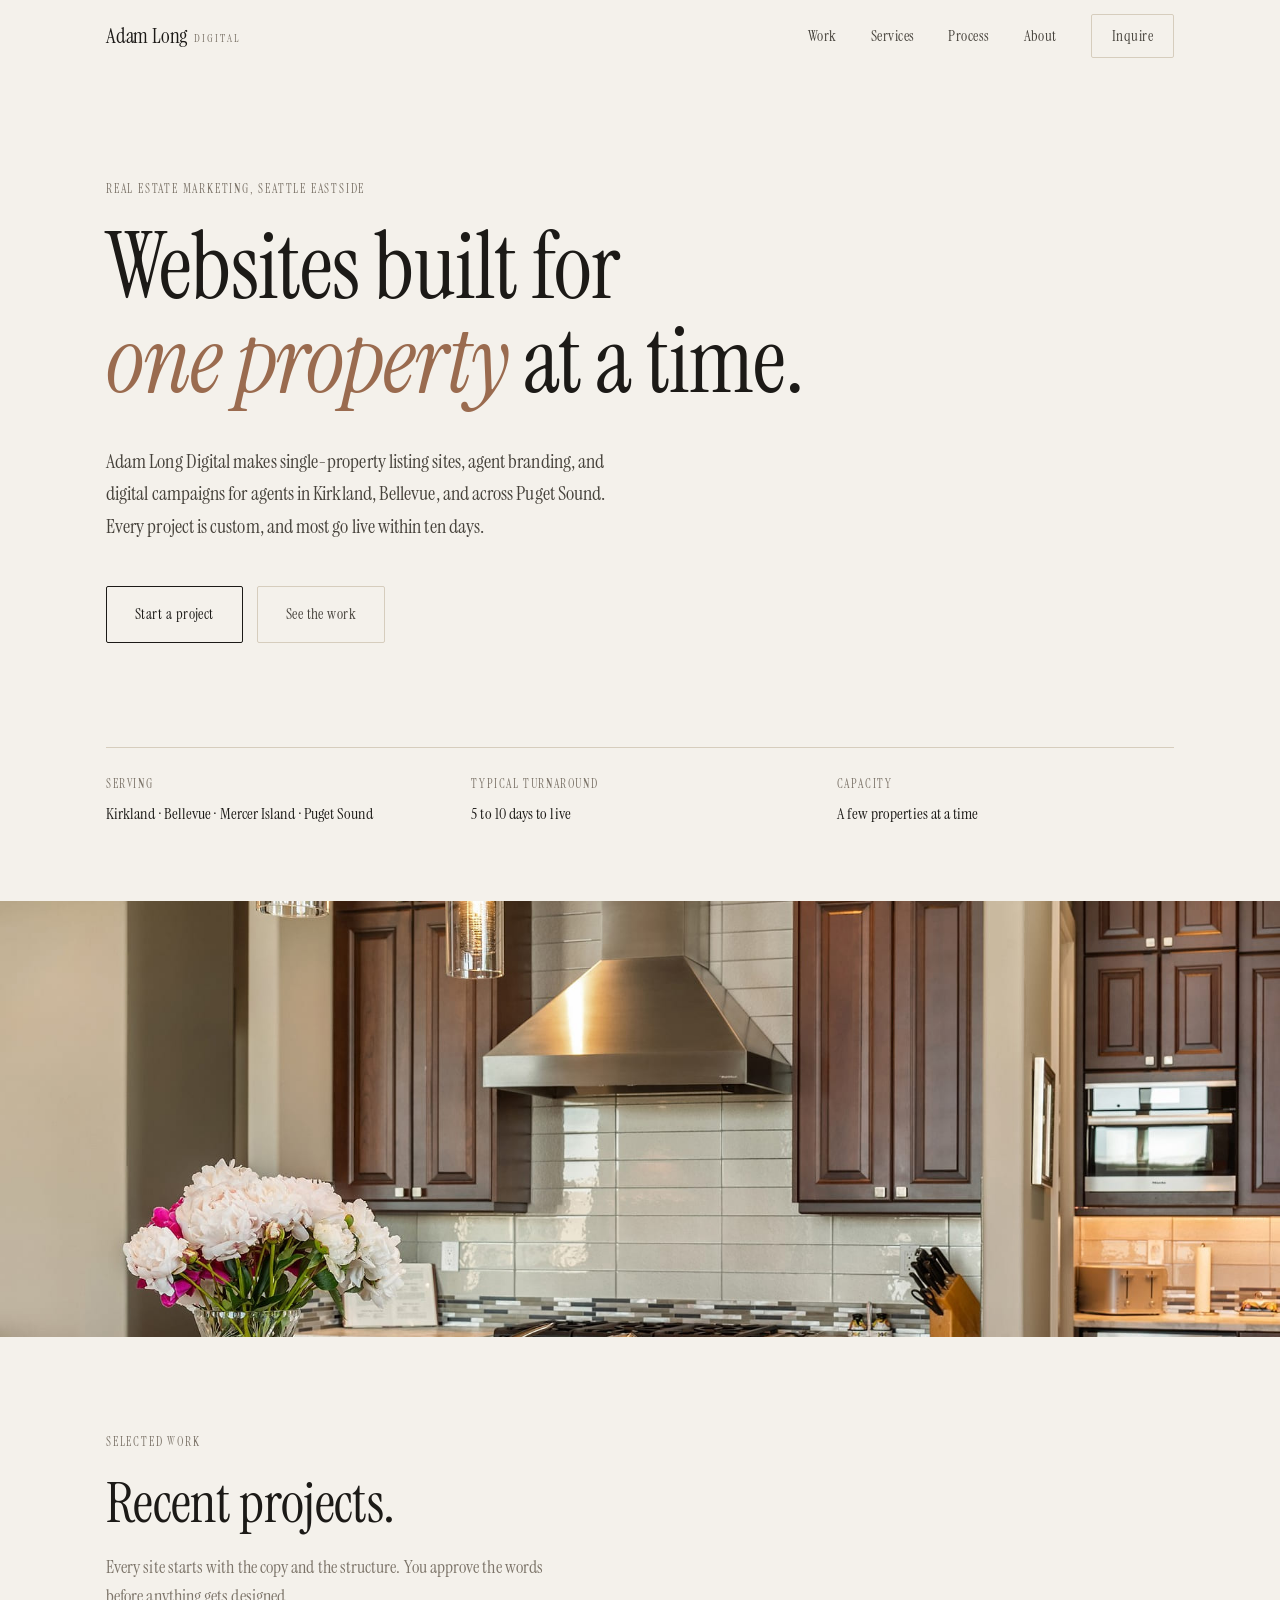
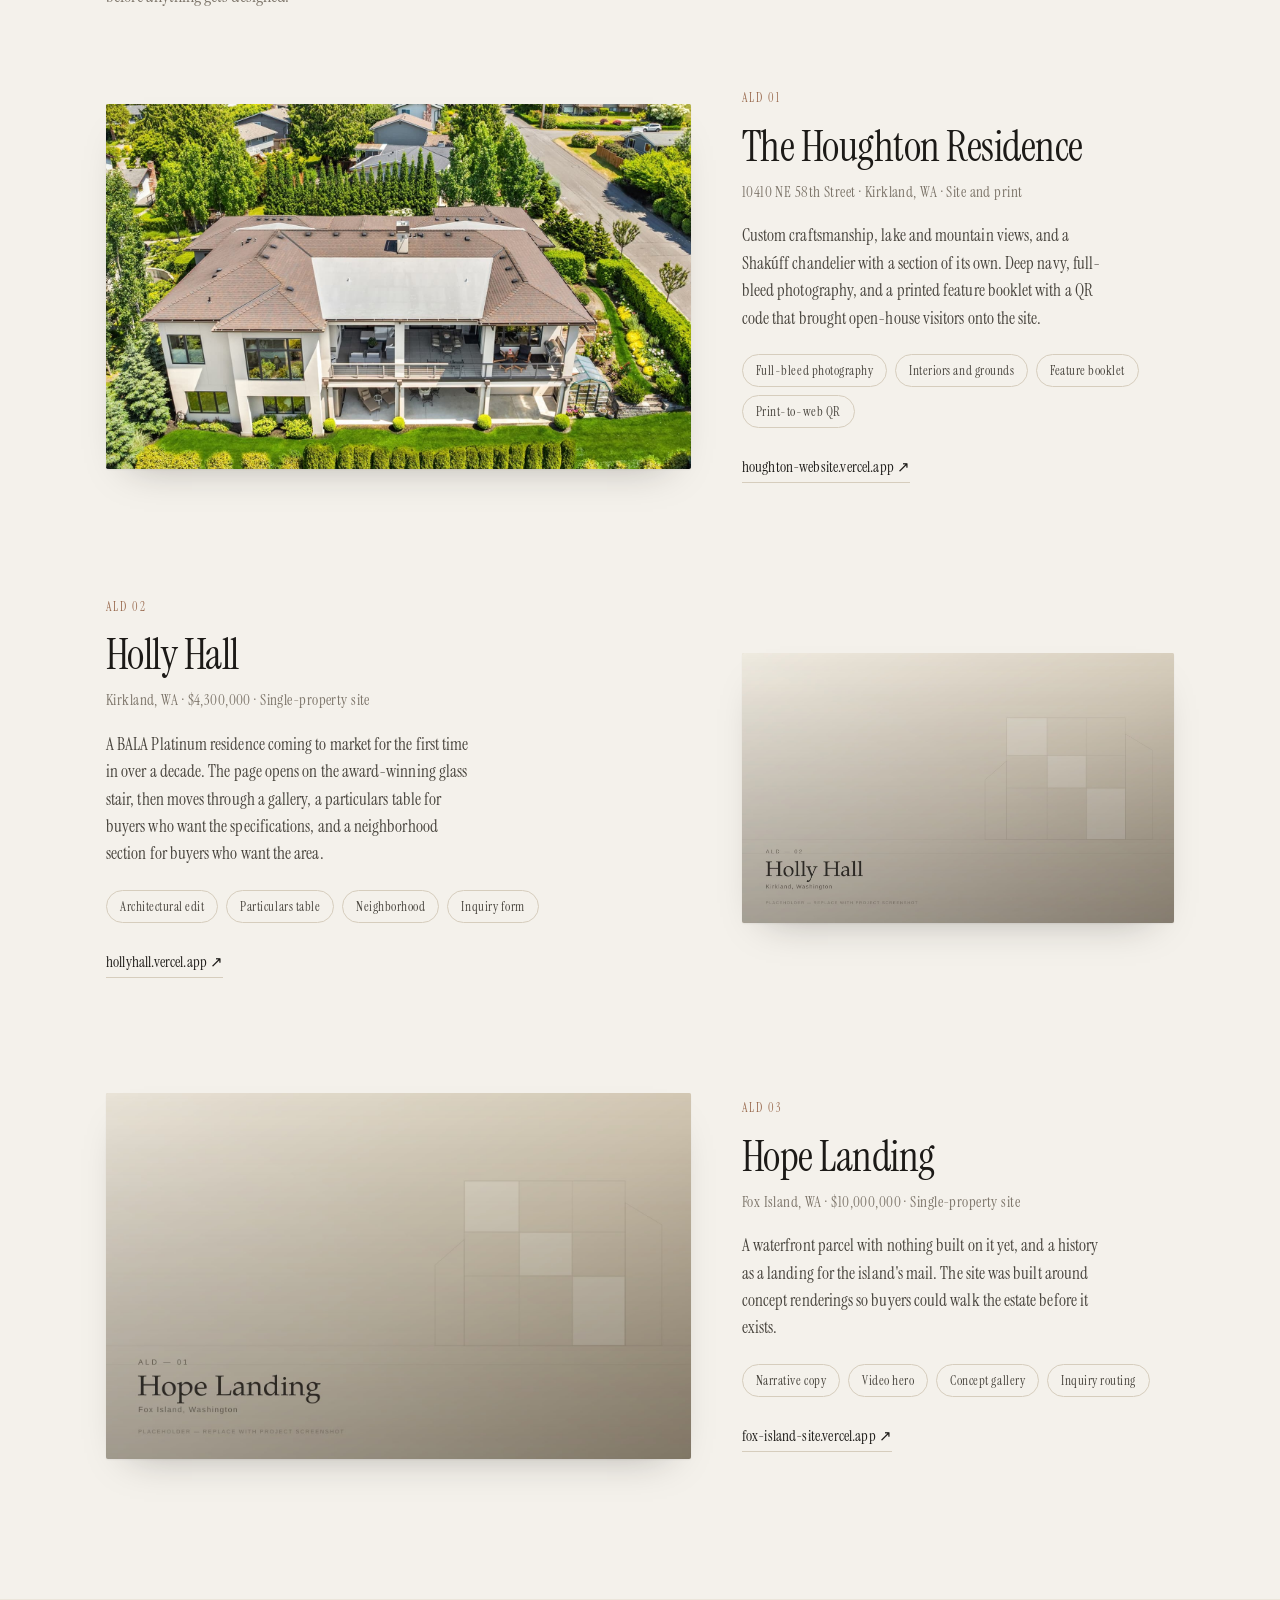
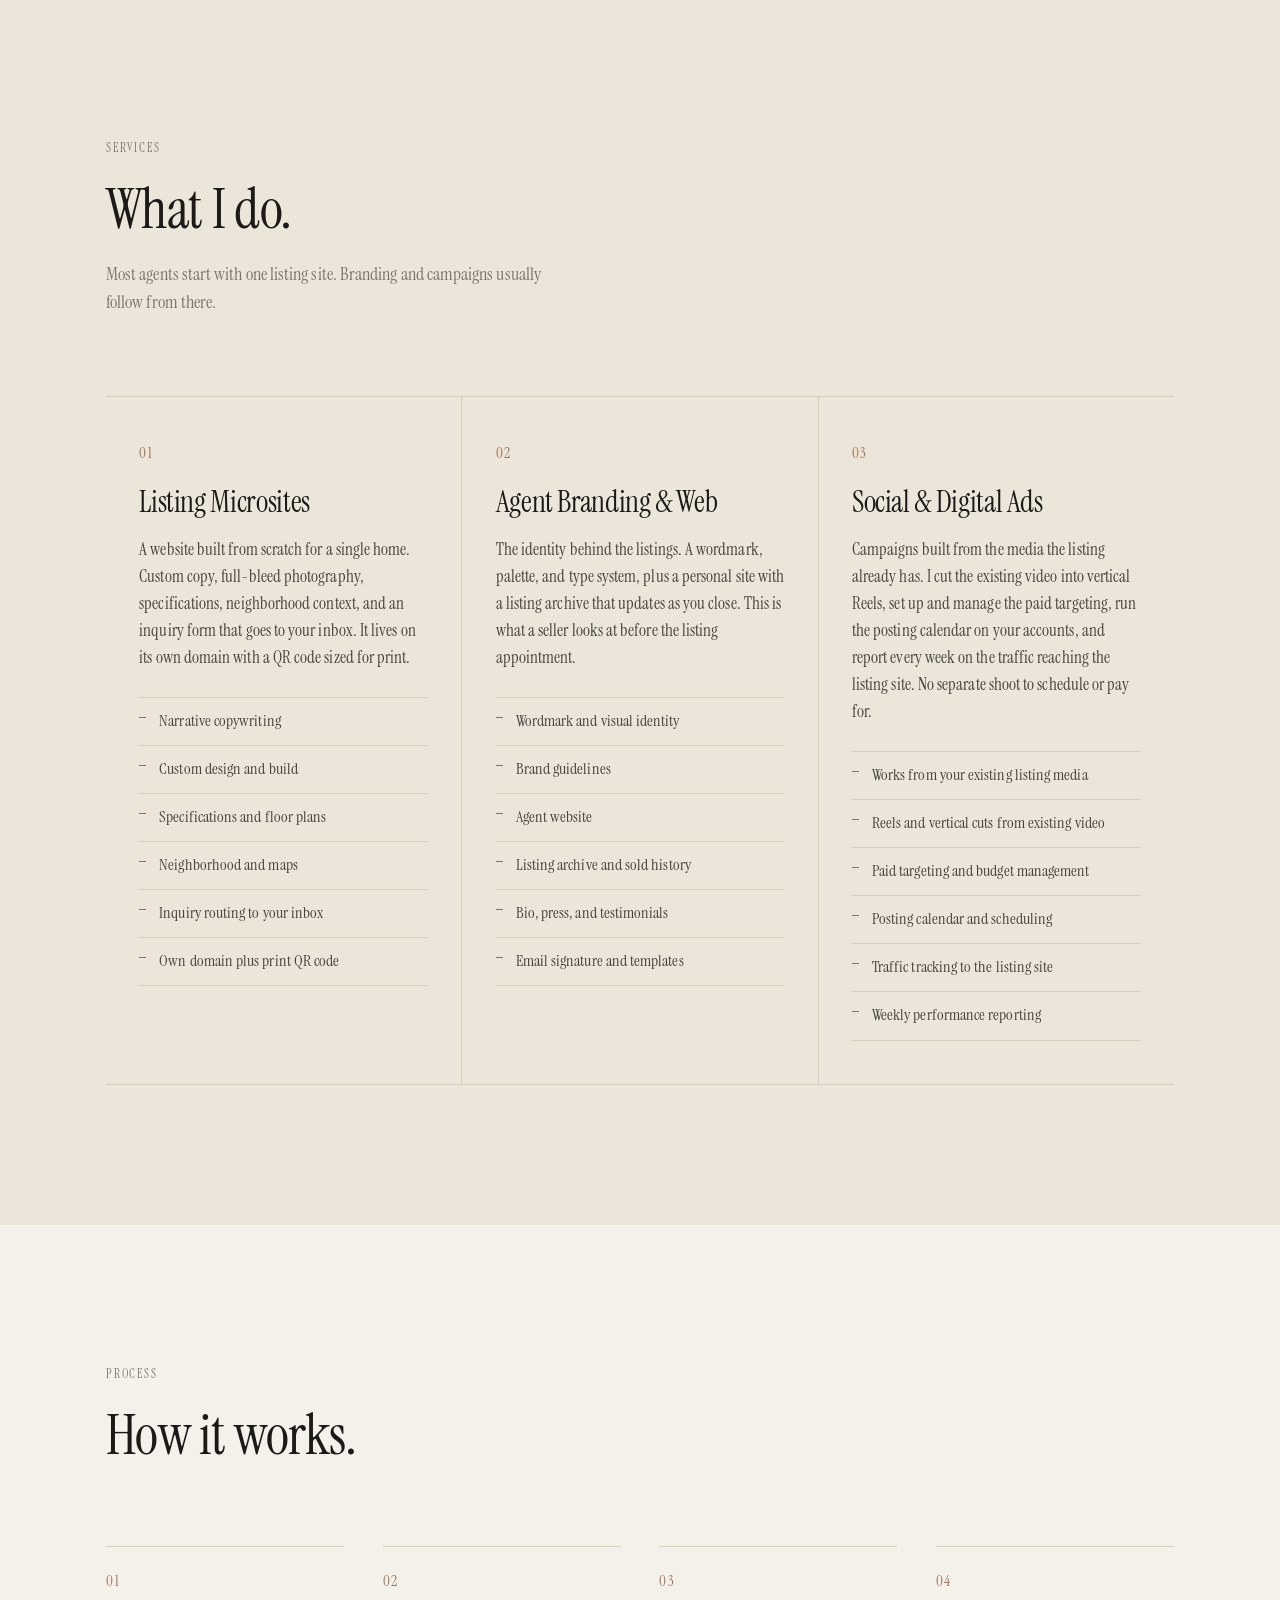
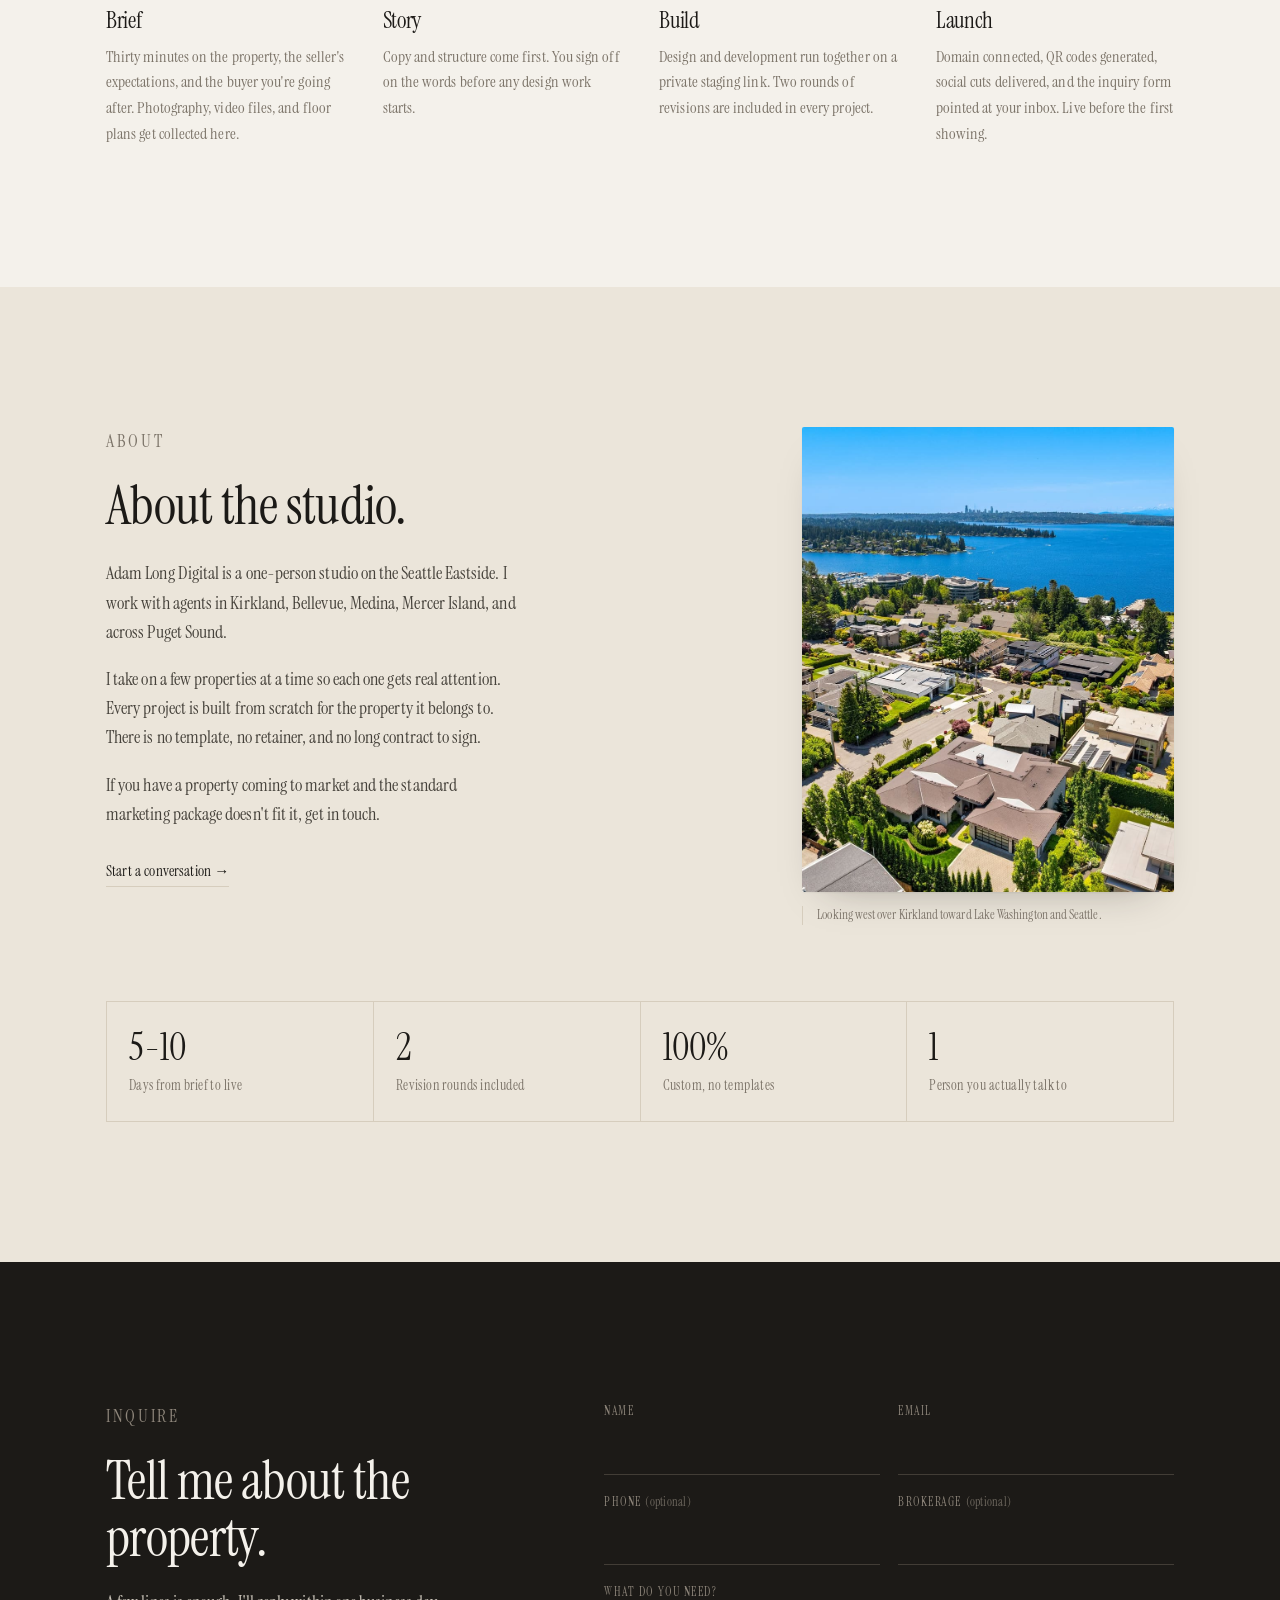
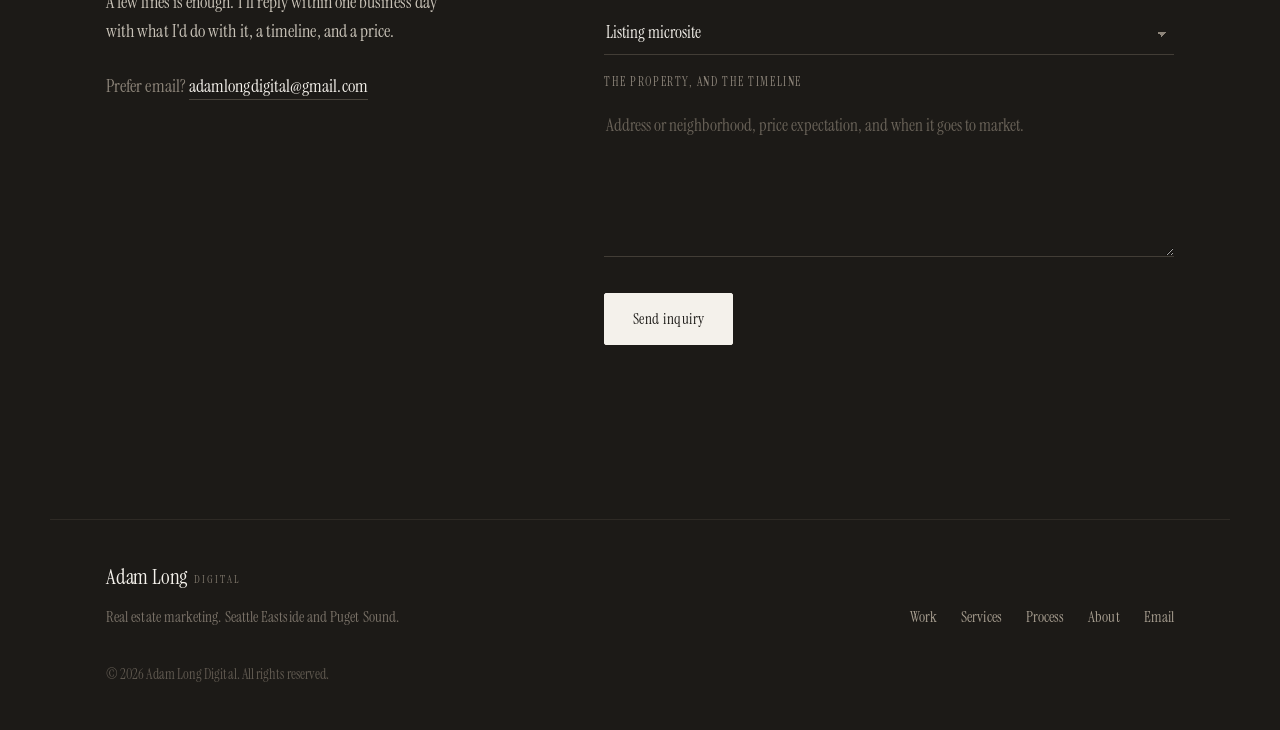
==== index.html @ 48c61b8d "Add files via upload" ====
<!DOCTYPE html>
<html lang="en">
<head>
<meta charset="utf-8" />
<meta name="viewport" content="width=device-width, initial-scale=1" />
<title>Adam Long Digital | Real Estate Marketing, Seattle Eastside</title>
<meta name="description" content="Adam Long Digital builds single-property websites, agent branding, and digital campaigns for luxury real estate agents in Kirkland, Bellevue, and across Puget Sound." />
<link rel="canonical" href="https://adamlongdigital.com/" />

<meta property="og:type" content="website" />
<meta property="og:site_name" content="Adam Long Digital" />
<meta property="og:title" content="Adam Long Digital | Real Estate Marketing" />
<meta property="og:description" content="Single-property websites, agent branding, and digital campaigns for luxury real estate on the Seattle Eastside." />
<meta property="og:url" content="https://adamlongdigital.com/" />
<meta property="og:image" content="https://adamlongdigital.com/images/og.jpg" />
<meta name="twitter:card" content="summary_large_image" />
<meta name="twitter:title" content="Adam Long Digital | Real Estate Marketing" />
<meta name="twitter:description" content="Single-property websites, agent branding, and digital campaigns for luxury real estate on the Seattle Eastside." />
<meta name="twitter:image" content="https://adamlongdigital.com/images/og.jpg" />
<meta name="theme-color" content="#F4F1EB" />

<link rel="icon" href="images/favicon.svg" type="image/svg+xml" />
<link rel="preconnect" href="https://fonts.googleapis.com" />
<link rel="preconnect" href="https://fonts.gstatic.com" crossorigin />
<link href="https://fonts.googleapis.com/css2?family=Instrument+Serif:ital@0;1&display=swap" rel="stylesheet" />
<link rel="stylesheet" href="styles.css" />

<script type="application/ld+json">
{
  "@context": "https://schema.org",
  "@type": "ProfessionalService",
  "name": "Adam Long Digital",
  "description": "Real estate marketing studio building single-property websites, agent branding, and digital campaigns for luxury listings.",
  "url": "https://adamlongdigital.com/",
  "email": "adamlongdigital@gmail.com",
  "areaServed": [
    { "@type": "City", "name": "Kirkland" },
    { "@type": "City", "name": "Bellevue" },
    { "@type": "City", "name": "Mercer Island" },
    { "@type": "City", "name": "Seattle" }
  ],
  "founder": { "@type": "Person", "name": "Adam Long" },
  "serviceType": ["Listing Microsites", "Agent Branding and Web", "Social and Digital Advertising"]
}
</script>
</head>
<body>

<a class="skip" href="#work">Skip to content</a>

<header class="nav" id="nav">
  <div class="wrap nav__inner">
    <a class="mark" href="#top" aria-label="Adam Long Digital, home">
      <span class="mark__name">Adam Long</span><span class="mark__sub">Digital</span>
    </a>
    <nav class="nav__links" aria-label="Primary">
      <a href="#work">Work</a>
      <a href="#services">Services</a>
      <a href="#process">Process</a>
      <a href="#about">About</a>
      <a class="nav__cta" href="#inquire">Inquire</a>
    </nav>
    <button class="nav__toggle" id="navToggle" aria-expanded="false" aria-controls="mobileNav" aria-label="Open menu">
      <span></span><span></span>
    </button>
  </div>
  <div class="mobile" id="mobileNav" hidden>
    <a href="#work">Work</a>
    <a href="#services">Services</a>
    <a href="#process">Process</a>
    <a href="#about">About</a>
    <a href="#inquire">Inquire</a>
  </div>
</header>

<main id="top">

  <!-- HERO -->
  <section class="hero">
    <div class="wrap">
      <p class="eyebrow reveal">Real estate marketing, Seattle Eastside</p>
      <h1 class="hero__h1 reveal">
        Websites built for<br />
        <em>one property</em> at a time.
      </h1>
      <p class="hero__lede reveal">
        Adam Long Digital makes single-property listing sites, agent branding, and
        digital campaigns for agents in Kirkland, Bellevue, and across Puget Sound.
        Every project is custom, and most go live within ten days.
      </p>
      <div class="hero__actions reveal">
        <a class="btn" href="#inquire">Start a project</a>
        <a class="btn btn--ghost" href="#work">See the work</a>
      </div>
    </div>
    <div class="hero__rule wrap"><span></span></div>
    <div class="wrap hero__meta reveal">
      <div><span class="k">Serving</span><span class="v">Kirkland · Bellevue · Mercer Island · Puget Sound</span></div>
      <div><span class="k">Typical turnaround</span><span class="v">5 to 10 days to live</span></div>
      <div><span class="k">Capacity</span><span class="v">A few properties at a time</span></div>
    </div>
  </section>

  <!-- FEATURE BAND -->
  <section class="feature" aria-hidden="true">
    <img src="images/feature.jpg" alt="" width="1800" height="700" loading="lazy" />
  </section>

  <!-- WORK -->
  <section class="section section--work" id="work">
    <div class="wrap">
      <div class="sec-head reveal">
        <p class="eyebrow">Selected work</p>
        <h2>Recent projects.</h2>
        <p class="sec-head__note">
          Every site starts with the copy and the structure. You approve the words
          before anything gets designed.
        </p>
      </div>

      <ol class="projects">

        <li class="project reveal">
          <a class="project__media" href="https://houghton-website.vercel.app/" target="_blank" rel="noopener">
            <img src="images/work/houghton.jpg" alt="The Houghton Residence, 10410 NE 58th Street, Kirkland, seen from above" loading="lazy" width="1600" height="1000" />
            <span class="project__view">View live site</span>
          </a>
          <div class="project__body">
            <p class="project__no">ALD 01</p>
            <h3 class="project__title">The Houghton Residence</h3>
            <p class="project__meta">10410 NE 58th Street · Kirkland, WA · Site and print</p>
            <p class="project__desc">
              Custom craftsmanship, lake and mountain views, and a Shakúff chandelier
              with a section of its own. Deep navy, full-bleed photography, and a printed
              feature booklet with a QR code that brought open-house visitors onto the site.
            </p>
            <ul class="tags">
              <li>Full-bleed photography</li><li>Interiors and grounds</li><li>Feature booklet</li><li>Print-to-web QR</li>
            </ul>
            <a class="link" href="https://houghton-website.vercel.app/" target="_blank" rel="noopener">houghton-website.vercel.app <span aria-hidden="true">↗</span></a>
          </div>
        </li>

        <li class="project reveal">
          <a class="project__media" href="https://hollyhall.vercel.app/" target="_blank" rel="noopener">
            <img src="images/work/holly-hall.jpg" alt="Holly Hall listing site, Kirkland, Washington" loading="lazy" width="1600" height="1000" />
            <span class="project__view">View live site</span>
          </a>
          <div class="project__body">
            <p class="project__no">ALD 02</p>
            <h3 class="project__title">Holly Hall</h3>
            <p class="project__meta">Kirkland, WA · $4,300,000 · Single-property site</p>
            <p class="project__desc">
              A BALA Platinum residence coming to market for the first time in over a
              decade. The page opens on the award-winning glass stair, then moves through
              a gallery, a particulars table for buyers who want the specifications, and a
              neighborhood section for buyers who want the area.
            </p>
            <ul class="tags">
              <li>Architectural edit</li><li>Particulars table</li><li>Neighborhood</li><li>Inquiry form</li>
            </ul>
            <a class="link" href="https://hollyhall.vercel.app/" target="_blank" rel="noopener">hollyhall.vercel.app <span aria-hidden="true">↗</span></a>
          </div>
        </li>

        <li class="project reveal">
          <a class="project__media" href="https://fox-island-site.vercel.app/" target="_blank" rel="noopener">
            <img src="images/work/hope-landing.jpg" alt="Hope Landing waterfront estate site, Fox Island, Washington" loading="lazy" width="1600" height="1000" />
            <span class="project__view">View live site</span>
          </a>
          <div class="project__body">
            <p class="project__no">ALD 03</p>
            <h3 class="project__title">Hope Landing</h3>
            <p class="project__meta">Fox Island, WA · $10,000,000 · Single-property site</p>
            <p class="project__desc">
              A waterfront parcel with nothing built on it yet, and a history as a landing
              for the island's mail. The site was built around concept renderings so buyers
              could walk the estate before it exists.
            </p>
            <ul class="tags">
              <li>Narrative copy</li><li>Video hero</li><li>Concept gallery</li><li>Inquiry routing</li>
            </ul>
            <a class="link" href="https://fox-island-site.vercel.app/" target="_blank" rel="noopener">fox-island-site.vercel.app <span aria-hidden="true">↗</span></a>
          </div>
        </li>

      </ol>
    </div>
  </section>

  <!-- SERVICES -->
  <section class="section section--alt" id="services">
    <div class="wrap">
      <div class="sec-head reveal">
        <p class="eyebrow">Services</p>
        <h2>What I do.</h2>
        <p class="sec-head__note">
          Most agents start with one listing site. Branding and campaigns usually
          follow from there.
        </p>
      </div>

      <div class="services">

        <article class="service reveal">
          <p class="service__no">01</p>
          <h3>Listing Microsites</h3>
          <p class="service__desc">
            A website built from scratch for a single home. Custom copy, full-bleed
            photography, specifications, neighborhood context, and an inquiry form that
            goes to your inbox. It lives on its own domain with a QR code sized for print.
          </p>
          <ul class="service__list">
            <li>Narrative copywriting</li>
            <li>Custom design and build</li>
            <li>Specifications and floor plans</li>
            <li>Neighborhood and maps</li>
            <li>Inquiry routing to your inbox</li>
            <li>Own domain plus print QR code</li>
          </ul>
        </article>

        <article class="service reveal">
          <p class="service__no">02</p>
          <h3>Agent Branding &amp; Web</h3>
          <p class="service__desc">
            The identity behind the listings. A wordmark, palette, and type system, plus a
            personal site with a listing archive that updates as you close. This is what a
            seller looks at before the listing appointment.
          </p>
          <ul class="service__list">
            <li>Wordmark and visual identity</li>
            <li>Brand guidelines</li>
            <li>Agent website</li>
            <li>Listing archive and sold history</li>
            <li>Bio, press, and testimonials</li>
            <li>Email signature and templates</li>
          </ul>
        </article>

        <article class="service reveal">
          <p class="service__no">03</p>
          <h3>Social &amp; Digital Ads</h3>
          <p class="service__desc">
            Campaigns built from the media the listing already has. I cut the existing
            video into vertical Reels, set up and manage the paid targeting, run the
            posting calendar on your accounts, and report every week on the traffic
            reaching the listing site. No separate shoot to schedule or pay for.
          </p>
          <ul class="service__list">
            <li>Works from your existing listing media</li>
            <li>Reels and vertical cuts from existing video</li>
            <li>Paid targeting and budget management</li>
            <li>Posting calendar and scheduling</li>
            <li>Traffic tracking to the listing site</li>
            <li>Weekly performance reporting</li>
          </ul>
        </article>

      </div>
    </div>
  </section>

  <!-- PROCESS -->
  <section class="section" id="process">
    <div class="wrap">
      <div class="sec-head reveal">
        <p class="eyebrow">Process</p>
        <h2>How it works.</h2>
      </div>
      <ol class="process">
        <li class="reveal"><span class="process__no">01</span>
          <h3>Brief</h3>
          <p>Thirty minutes on the property, the seller's expectations, and the buyer you're going after. Photography, video files, and floor plans get collected here.</p>
        </li>
        <li class="reveal"><span class="process__no">02</span>
          <h3>Story</h3>
          <p>Copy and structure come first. You sign off on the words before any design work starts.</p>
        </li>
        <li class="reveal"><span class="process__no">03</span>
          <h3>Build</h3>
          <p>Design and development run together on a private staging link. Two rounds of revisions are included in every project.</p>
        </li>
        <li class="reveal"><span class="process__no">04</span>
          <h3>Launch</h3>
          <p>Domain connected, QR codes generated, social cuts delivered, and the inquiry form pointed at your inbox. Live before the first showing.</p>
        </li>
      </ol>
    </div>
  </section>

  <!-- ABOUT -->
  <section class="section section--alt" id="about">
    <div class="wrap about">
      <div class="about__text reveal">
        <p class="eyebrow">About</p>
        <h2>About the studio.</h2>
        <p>
          Adam Long Digital is a one-person studio on the Seattle Eastside. I work with
          agents in Kirkland, Bellevue, Medina, Mercer Island, and across Puget Sound.
        </p>
        <p>
          I take on a few properties at a time so each one gets real attention. Every
          project is built from scratch for the property it belongs to. There is no
          template, no retainer, and no long contract to sign.
        </p>
        <p>
          If you have a property coming to market and the standard marketing package
          doesn't fit it, get in touch.
        </p>
        <a class="link" href="#inquire">Start a conversation <span aria-hidden="true">→</span></a>
      </div>
      <aside class="about__side reveal">
        <figure class="about__figure">
          <img src="images/eastside.jpg" alt="Aerial view over Kirkland toward Lake Washington and the Seattle skyline" loading="lazy" width="900" height="1125" />
          <figcaption>Looking west over Kirkland toward Lake Washington and Seattle.</figcaption>
        </figure>
      </aside>
    </div>
    <div class="wrap">
      <aside class="about__stats reveal">
        <div><span class="stat">5-10</span><span class="lab">Days from brief to live</span></div>
        <div><span class="stat">2</span><span class="lab">Revision rounds included</span></div>
        <div><span class="stat">100%</span><span class="lab">Custom, no templates</span></div>
        <div><span class="stat">1</span><span class="lab">Person you actually talk to</span></div>
      </aside>
    </div>
  </section>

  <!-- INQUIRE -->
  <section class="section section--inquire" id="inquire">
    <div class="wrap inquire">
      <div class="inquire__intro reveal">
        <p class="eyebrow">Inquire</p>
        <h2>Tell me about the property.</h2>
        <p>
          A few lines is enough. I'll reply within one business day with what I'd do
          with it, a timeline, and a price.
        </p>
        <p class="inquire__direct">
          Prefer email? <a href="mailto:adamlongdigital@gmail.com">adamlongdigital@gmail.com</a>
        </p>
      </div>

      <form class="form reveal" id="inquiryForm" action="https://formspree.io/f/YOUR_FORM_ID" method="POST">
        <div class="row">
          <label class="field">
            <span>Name</span>
            <input type="text" name="name" required autocomplete="name" />
          </label>
          <label class="field">
            <span>Email</span>
            <input type="email" name="email" required autocomplete="email" />
          </label>
        </div>
        <div class="row">
          <label class="field">
            <span>Phone <i>(optional)</i></span>
            <input type="tel" name="phone" autocomplete="tel" />
          </label>
          <label class="field">
            <span>Brokerage <i>(optional)</i></span>
            <input type="text" name="brokerage" autocomplete="organization" />
          </label>
        </div>
        <label class="field">
          <span>What do you need?</span>
          <select name="service">
            <option>Listing microsite</option>
            <option>Agent branding and website</option>
            <option>Social and digital ads</option>
            <option>A combination, let's talk</option>
            <option>Not sure yet</option>
          </select>
        </label>
        <label class="field">
          <span>The property, and the timeline</span>
          <textarea name="message" rows="5" placeholder="Address or neighborhood, price expectation, and when it goes to market." required></textarea>
        </label>
        <input type="text" name="_gotcha" tabindex="-1" autocomplete="off" aria-hidden="true" class="hp" />
        <input type="hidden" name="_subject" value="New inquiry from adamlongdigital.com" />
        <button class="btn btn--solid" type="submit">Send inquiry</button>
        <p class="form__note" id="formNote" role="status"></p>
      </form>
    </div>
  </section>

</main>

<footer class="footer">
  <div class="wrap footer__inner">
    <div>
      <a class="mark mark--footer" href="#top">
        <span class="mark__name">Adam Long</span><span class="mark__sub">Digital</span>
      </a>
      <p class="footer__line">Real estate marketing. Seattle Eastside and Puget Sound.</p>
    </div>
    <nav class="footer__nav" aria-label="Footer">
      <a href="#work">Work</a>
      <a href="#services">Services</a>
      <a href="#process">Process</a>
      <a href="#about">About</a>
      <a href="mailto:adamlongdigital@gmail.com">Email</a>
    </nav>
    <p class="footer__copy">© <span id="year">2026</span> Adam Long Digital. All rights reserved.</p>
  </div>
</footer>

<script src="main.js"></script>
</body>
</html>
---- styles.css ----
/* ============================================================
   Adam Long Digital: warm stone and ink
   ============================================================ */

:root{
  --stone:      #F4F1EB;
  --stone-2:    #EBE5DA;
  --stone-3:    #DED6C7;
  --rule:       #D6CDBD;
  --ink:        #1C1A17;
  --ink-2:      #46423B;
  --muted:      #7C7469;
  --clay:       #9A6B4F;
  --white:      #FDFBF8;

  --wrap: 1180px;
  --pad: clamp(20px, 5vw, 56px);

  --serif: "Instrument Serif", "Iowan Old Style", Georgia, serif;

  /* Everything on the page uses the same face. To go back to a two-font
     system, set --sans to a sans stack, e.g.
     "Inter", -apple-system, BlinkMacSystemFont, "Segoe UI", Helvetica, sans-serif */
  --sans: var(--serif);

  --ease: cubic-bezier(.22,.61,.36,1);
}

*,*::before,*::after{ box-sizing:border-box; }

html{ scroll-behavior:smooth; scroll-padding-top:88px; -webkit-text-size-adjust:100%; }

body{
  margin:0;
  background:var(--stone);
  color:var(--ink-2);
  font-family:var(--sans);
  font-size:17.5px;
  font-weight:400;
  line-height:1.62;
  letter-spacing:.004em;
  -webkit-font-smoothing:antialiased;
  text-rendering:optimizeLegibility;
}

img{ max-width:100%; height:auto; display:block; }
a{ color:inherit; }

.wrap{ width:100%; max-width:var(--wrap); margin-inline:auto; padding-inline:var(--pad); }

.skip{
  position:absolute; left:-9999px; top:0; background:var(--ink); color:var(--stone);
  padding:12px 18px; z-index:200;
}
.skip:focus{ left:12px; top:12px; }

:focus-visible{ outline:2px solid var(--clay); outline-offset:3px; border-radius:2px; }

/*  Type primitives  */

h1,h2,h3{ font-family:var(--serif); font-weight:400; color:var(--ink); letter-spacing:-.012em; margin:0; }
h1{ line-height:1.02; }
h2{ line-height:1.06; }
h3{ line-height:1.15; }
em{ font-style:italic; }
p{ margin:0 0 1.05em; }
p:last-child{ margin-bottom:0; }

.eyebrow{
  font-family:var(--sans);
  font-size:12px; font-weight:400; letter-spacing:.15em; text-transform:uppercase;
  color:var(--muted); margin:0 0 22px;
}

.link{
  display:inline-block; font-size:15px; font-weight:400; letter-spacing:.01em;
  color:var(--ink); text-decoration:none;
  border-bottom:1px solid var(--rule); padding-bottom:3px;
  transition:border-color .3s var(--ease), color .3s var(--ease);
}
.link:hover{ border-color:var(--clay); color:var(--clay); }
.link span{ display:inline-block; transition:transform .3s var(--ease); }
.link:hover span{ transform:translateX(3px); }

.btn{
  display:inline-flex; align-items:center; justify-content:center;
  font-family:var(--sans); font-size:15px; font-weight:400; letter-spacing:.03em;
  text-decoration:none; color:var(--ink);
  padding:15px 28px; border:1px solid var(--ink); border-radius:2px;
  background:transparent; cursor:pointer;
  transition:background .35s var(--ease), color .35s var(--ease), border-color .35s var(--ease);
}
.btn:hover{ background:var(--ink); color:var(--stone); }
.btn--ghost{ border-color:var(--rule); color:var(--ink-2); }
.btn--ghost:hover{ background:transparent; border-color:var(--ink); color:var(--ink); }
.btn--solid{ background:var(--ink); color:var(--stone); border-color:var(--ink); }
.btn--solid:hover{ background:var(--clay); border-color:var(--clay); color:var(--white); }

/*  Nav  */

.nav{
  position:fixed; inset:0 0 auto 0; z-index:100;
  background:rgba(244,241,235,0);
  border-bottom:1px solid transparent;
  transition:background .4s var(--ease), border-color .4s var(--ease), backdrop-filter .4s var(--ease);
}
.nav.is-stuck{
  background:rgba(244,241,235,.88);
  backdrop-filter:saturate(180%) blur(14px);
  -webkit-backdrop-filter:saturate(180%) blur(14px);
  border-bottom-color:var(--rule);
}
.nav__inner{ display:flex; align-items:center; justify-content:space-between; height:72px; }

.mark{ text-decoration:none; display:inline-flex; align-items:baseline; gap:7px; }
.mark__name{ font-family:var(--serif); font-size:21px; color:var(--ink); letter-spacing:-.01em; }
.mark__sub{
  font-family:var(--sans); font-size:11px; font-weight:400;
  letter-spacing:.18em; text-transform:uppercase; color:var(--muted);
  transform:translateY(-1px);
}

.nav__links{ display:flex; align-items:center; gap:34px; }
.nav__links a{
  font-size:15px; font-weight:400; letter-spacing:.03em; color:var(--ink-2);
  text-decoration:none; position:relative; padding:4px 0;
  transition:color .3s var(--ease);
}
.nav__links a::after{
  content:""; position:absolute; left:0; bottom:0; height:1px; width:0;
  background:var(--ink); transition:width .35s var(--ease);
}
.nav__links a:hover{ color:var(--ink); }
.nav__links a:hover::after{ width:100%; }
.nav__cta{
  border:1px solid var(--rule); border-radius:2px; padding:9px 20px !important;
  transition:border-color .3s var(--ease), background .3s var(--ease), color .3s var(--ease);
}
.nav__cta::after{ display:none !important; }
.nav__cta:hover{ background:var(--ink); border-color:var(--ink); color:var(--stone) !important; }

.nav__toggle{
  display:none; flex-direction:column; justify-content:center; gap:6px;
  width:40px; height:40px; padding:0; margin-right:-8px;
  background:none; border:0; cursor:pointer;
}
.nav__toggle span{ display:block; height:1px; width:22px; background:var(--ink); transition:transform .3s var(--ease), opacity .3s var(--ease); }
.nav__toggle[aria-expanded="true"] span:first-child{ transform:translateY(3.5px) rotate(45deg); }
.nav__toggle[aria-expanded="true"] span:last-child{ transform:translateY(-3.5px) rotate(-45deg); }

.mobile{
  display:none; flex-direction:column;
  background:var(--stone); border-top:1px solid var(--rule);
  padding:8px var(--pad) 24px;
}
.mobile a{
  font-family:var(--serif); font-size:26px; color:var(--ink); text-decoration:none;
  padding:14px 0; border-bottom:1px solid var(--rule);
}
.mobile a:last-child{ border-bottom:0; }

/*  Hero  */

.hero{ padding:clamp(140px, 20vh, 210px) 0 clamp(48px, 7vw, 76px); }

.hero__h1{
  font-size:clamp(44px, 7.4vw, 92px);
  max-width:20ch;
  margin:0 0 clamp(24px, 3vw, 36px);
}
.hero__h1 em{ color:var(--clay); }

.hero__lede{
  font-size:clamp(17px, 1.65vw, 20px);
  line-height:1.62; max-width:60ch; color:var(--ink-2);
  margin-bottom:clamp(32px, 4vw, 44px);
}

.hero__actions{ display:flex; flex-wrap:wrap; gap:14px; }

.hero__rule{ margin-top:clamp(64px, 9vw, 104px); }
.hero__rule span{ display:block; height:1px; background:var(--rule); }

.hero__meta{
  display:grid; grid-template-columns:repeat(3, 1fr); gap:28px;
  padding-top:28px;
}
.hero__meta .k{
  display:block; font-size:11.5px; font-weight:400; letter-spacing:.14em;
  text-transform:uppercase; color:var(--muted); margin-bottom:8px;
}
.hero__meta .v{ display:block; font-size:16px; color:var(--ink); line-height:1.45; }

/*  Full-bleed feature band  */

.feature{ display:block; background:var(--stone-3); overflow:hidden; }
.feature img{
  width:100%; height:clamp(220px, 34vw, 460px); object-fit:cover; object-position:center;
}

/*  Sections  */

.section{ padding:clamp(72px, 11vw, 140px) 0; }
.section--alt{ background:var(--stone-2); }
.section--work{ padding-top:clamp(56px, 8vw, 96px); }

.sec-head{ max-width:62ch; margin-bottom:clamp(48px, 7vw, 80px); }
.sec-head h2{ font-size:clamp(34px, 5vw, 56px); margin-bottom:20px; }
.sec-head__note{ font-size:17.5px; color:var(--muted); max-width:56ch; }

/*  Projects  */

.projects{ list-style:none; margin:0; padding:0; display:flex; flex-direction:column; gap:clamp(64px, 9vw, 120px); }

.project{ display:grid; grid-template-columns:1.15fr .85fr; gap:clamp(28px, 4vw, 56px); align-items:center; }
.project:nth-child(even) .project__media{ order:2; }

.project__media{
  position:relative; display:block; overflow:hidden; border-radius:2px;
  background:var(--stone-3); text-decoration:none;
  box-shadow:0 1px 2px rgba(28,26,23,.05), 0 18px 40px -24px rgba(28,26,23,.35);
}
.project__media img{
  width:100%; aspect-ratio:16/10; object-fit:cover;
  transition:transform 1.1s var(--ease), filter .6s var(--ease);
}
.project__media:hover img{ transform:scale(1.035); }
.project__view{
  position:absolute; left:16px; bottom:16px;
  background:rgba(253,251,248,.94); color:var(--ink);
  font-size:12px; font-weight:400; letter-spacing:.13em; text-transform:uppercase;
  padding:9px 16px; border-radius:2px;
  opacity:0; transform:translateY(6px);
  transition:opacity .35s var(--ease), transform .35s var(--ease);
}
.project__media:hover .project__view,
.project__media:focus-visible .project__view{ opacity:1; transform:translateY(0); }

.project__no{
  font-size:11.5px; font-weight:400; letter-spacing:.18em; text-transform:uppercase;
  color:var(--clay); margin:0 0 14px;
}
.project__title{ font-size:clamp(30px, 3.4vw, 42px); margin-bottom:10px; }
.project__meta{
  font-size:14.5px; letter-spacing:.03em; color:var(--muted);
  margin-bottom:18px;
}
.project__desc{ font-size:16.5px; line-height:1.66; margin-bottom:22px; max-width:46ch; }

.tags{ list-style:none; display:flex; flex-wrap:wrap; gap:8px; margin:0 0 24px; padding:0; }
.tags li{
  font-size:13px; letter-spacing:.04em; color:var(--ink-2);
  border:1px solid var(--rule); border-radius:999px; padding:5px 13px;
}

/*  Services  */

.services{ display:grid; grid-template-columns:repeat(3, 1fr); gap:1px; background:var(--rule); border-block:1px solid var(--rule); }
.service{ background:var(--stone-2); padding:clamp(30px, 3.4vw, 46px) clamp(24px, 2.6vw, 36px); }
.service__no{
  font-family:var(--serif); font-size:15px; color:var(--clay);
  letter-spacing:.1em; margin:0 0 20px;
}
.service h3{ font-size:clamp(24px, 2.4vw, 30px); margin-bottom:16px; }
.service__desc{ font-size:16.5px; line-height:1.64; color:var(--ink-2); margin-bottom:26px; }
.service__list{ list-style:none; margin:0; padding:0; border-top:1px solid var(--rule); }
.service__list li{
  font-size:15.5px; color:var(--ink-2); padding:11px 0 11px 20px;
  border-bottom:1px solid var(--rule); position:relative;
}
.service__list li::before{
  content:""; position:absolute; left:0; top:19px;
  width:7px; height:1px; background:var(--clay);
}

/*  Process  */

.process{ list-style:none; margin:0; padding:0; display:grid; grid-template-columns:repeat(4, 1fr); gap:clamp(24px, 3vw, 40px); }
.process li{ border-top:1px solid var(--rule); padding-top:22px; }
.process__no{
  display:block; font-family:var(--serif); font-size:15px; color:var(--clay);
  letter-spacing:.1em; margin-bottom:14px;
}
.process h3{ font-size:23px; margin-bottom:10px; }
.process p{ font-size:16px; line-height:1.62; color:var(--muted); }

/*  About  */

.about{ display:grid; grid-template-columns:1.25fr .75fr; gap:clamp(36px, 6vw, 88px); align-items:start; }
.about h2{ font-size:clamp(34px, 5vw, 54px); margin-bottom:24px; }
.about__text p{ font-size:17.5px; line-height:1.66; max-width:52ch; }
.about__text .link{ margin-top:12px; }

.about__side{ position:sticky; top:100px; }
.about__figure{ margin:0; }
.about__figure img{
  width:100%; aspect-ratio:4/5; object-fit:cover; border-radius:2px;
  box-shadow:0 1px 2px rgba(28,26,23,.05), 0 18px 40px -24px rgba(28,26,23,.35);
}
.about__figure figcaption{
  font-size:12.5px; color:var(--muted); line-height:1.5;
  margin-top:14px; padding-left:14px; border-left:1px solid var(--rule);
}

.about__stats{
  display:grid; grid-template-columns:repeat(4, 1fr); gap:1px;
  background:var(--rule); border:1px solid var(--rule);
  margin-top:clamp(48px, 6vw, 76px);
}
.about__stats > div{ background:var(--stone-2); padding:26px 22px; }
.about__stats .stat{
  display:block; font-family:var(--serif); font-size:38px; color:var(--ink);
  line-height:1; margin-bottom:10px;
}
.about__stats .lab{
  display:block; font-size:13.5px; letter-spacing:.03em; color:var(--muted); line-height:1.45;
}

/*  Inquire  */

.section--inquire{ background:var(--ink); color:#C9C3B8; }
.section--inquire .eyebrow{ color:#8D857A; }
.section--inquire h2{ color:var(--stone); font-size:clamp(34px, 5vw, 54px); margin-bottom:20px; }
.section--inquire a{ color:var(--stone); }

.inquire{ display:grid; grid-template-columns:.85fr 1.15fr; gap:clamp(40px, 6vw, 88px); align-items:start; }
.inquire__intro p{ font-size:17.5px; line-height:1.66; max-width:42ch; }
.inquire__direct{ margin-top:26px; font-size:14px; color:#8D857A; }
.inquire__direct a{ border-bottom:1px solid #4A453D; padding-bottom:2px; text-decoration:none; transition:border-color .3s var(--ease); }
.inquire__direct a:hover{ border-color:var(--clay); }

.form .row{ display:grid; grid-template-columns:1fr 1fr; gap:18px; }
.field{ display:block; margin-bottom:18px; }
.field > span{
  display:block; font-size:12px; font-weight:400; letter-spacing:.13em;
  text-transform:uppercase; color:#8D857A; margin-bottom:9px;
}
.field > span i{ font-style:normal; text-transform:none; letter-spacing:.02em; opacity:.75; }
.field input, .field select, .field textarea{
  width:100%; font-family:var(--sans); font-size:16.5px; font-weight:400; color:var(--stone);
  background:transparent; border:0; border-bottom:1px solid #423D36;
  padding:11px 2px; border-radius:0;
  transition:border-color .3s var(--ease);
}
.field select{ appearance:none; cursor:pointer;
  background-image:linear-gradient(45deg,transparent 50%,#8D857A 50%),linear-gradient(135deg,#8D857A 50%,transparent 50%);
  background-position:calc(100% - 12px) 21px, calc(100% - 7px) 21px;
  background-size:5px 5px, 5px 5px; background-repeat:no-repeat;
}
.field select option{ background:var(--ink); color:var(--stone); }
.field textarea{ resize:vertical; line-height:1.6; }
.field input:focus, .field select:focus, .field textarea:focus{ outline:0; border-bottom-color:var(--clay); }
.field input::placeholder, .field textarea::placeholder{ color:#6A6359; }

.hp{ position:absolute !important; left:-9999px !important; width:1px !important; height:1px !important; opacity:0 !important; }

.form .btn--solid{ background:var(--stone); color:var(--ink); border-color:var(--stone); margin-top:10px; }
.form .btn--solid:hover{ background:var(--clay); border-color:var(--clay); color:var(--white); }
.form__note{ font-size:15px; margin-top:16px; min-height:1.2em; color:#A79E90; }
.form__note.is-ok{ color:#B8CBB0; }
.form__note.is-err{ color:#D69B84; }

/*  Footer  */

.footer{ background:var(--ink); color:#8D857A; padding:0 0 44px; }
.footer__inner{
  display:grid; grid-template-columns:1fr auto; gap:26px 40px; align-items:end;
  border-top:1px solid #2E2A25; padding-top:40px;
}
.mark--footer .mark__name{ color:var(--stone); }
.footer__line{ font-size:14.5px; margin:12px 0 0; color:#7A7268; }
.footer__nav{ display:flex; flex-wrap:wrap; gap:24px; }
.footer__nav a{ font-size:14.5px; color:#A79E90; text-decoration:none; transition:color .3s var(--ease); }
.footer__nav a:hover{ color:var(--stone); }
.footer__copy{ grid-column:1 / -1; font-size:13.5px; color:#615A51; margin:8px 0 0; }

/*  Reveal animation  */

.reveal{ opacity:0; transform:translateY(18px); transition:opacity .8s var(--ease), transform .8s var(--ease); }
.reveal.is-in{ opacity:1; transform:none; }

@media (prefers-reduced-motion:reduce){
  html{ scroll-behavior:auto; }
  .reveal{ opacity:1; transform:none; transition:none; }
  *{ animation-duration:.01ms !important; transition-duration:.01ms !important; }
}

/*  Responsive  */

@media (max-width:1000px){
  .services{ grid-template-columns:1fr 1fr; }
  .process{ grid-template-columns:1fr 1fr; }
  .about{ grid-template-columns:1fr; }
  .about__side{ position:static; max-width:460px; }
  .about__stats{ grid-template-columns:1fr 1fr; }
  .inquire{ grid-template-columns:1fr; }
  .hero__meta{ grid-template-columns:1fr 1fr; }
}

@media (max-width:820px){
  .nav__links{ display:none; }
  .nav__toggle{ display:flex; }
  .nav.is-open .mobile{ display:flex; }
  .nav.is-open{ background:var(--stone); }

  .project{ grid-template-columns:1fr; gap:24px; }
  .project:nth-child(even) .project__media{ order:0; }
  .project__view{ opacity:1; transform:none; }

  .services{ grid-template-columns:1fr; }
  .hero__meta{ grid-template-columns:1fr; gap:22px; }
  .form .row{ grid-template-columns:1fr; gap:0; }
  .footer__inner{ grid-template-columns:1fr; align-items:start; }
}

@media (max-width:520px){
  body{ font-size:16px; }
  .process{ grid-template-columns:1fr; }
  .about__stats{ grid-template-columns:1fr 1fr; }
  .hero__actions .btn{ flex:1 1 100%; }
}
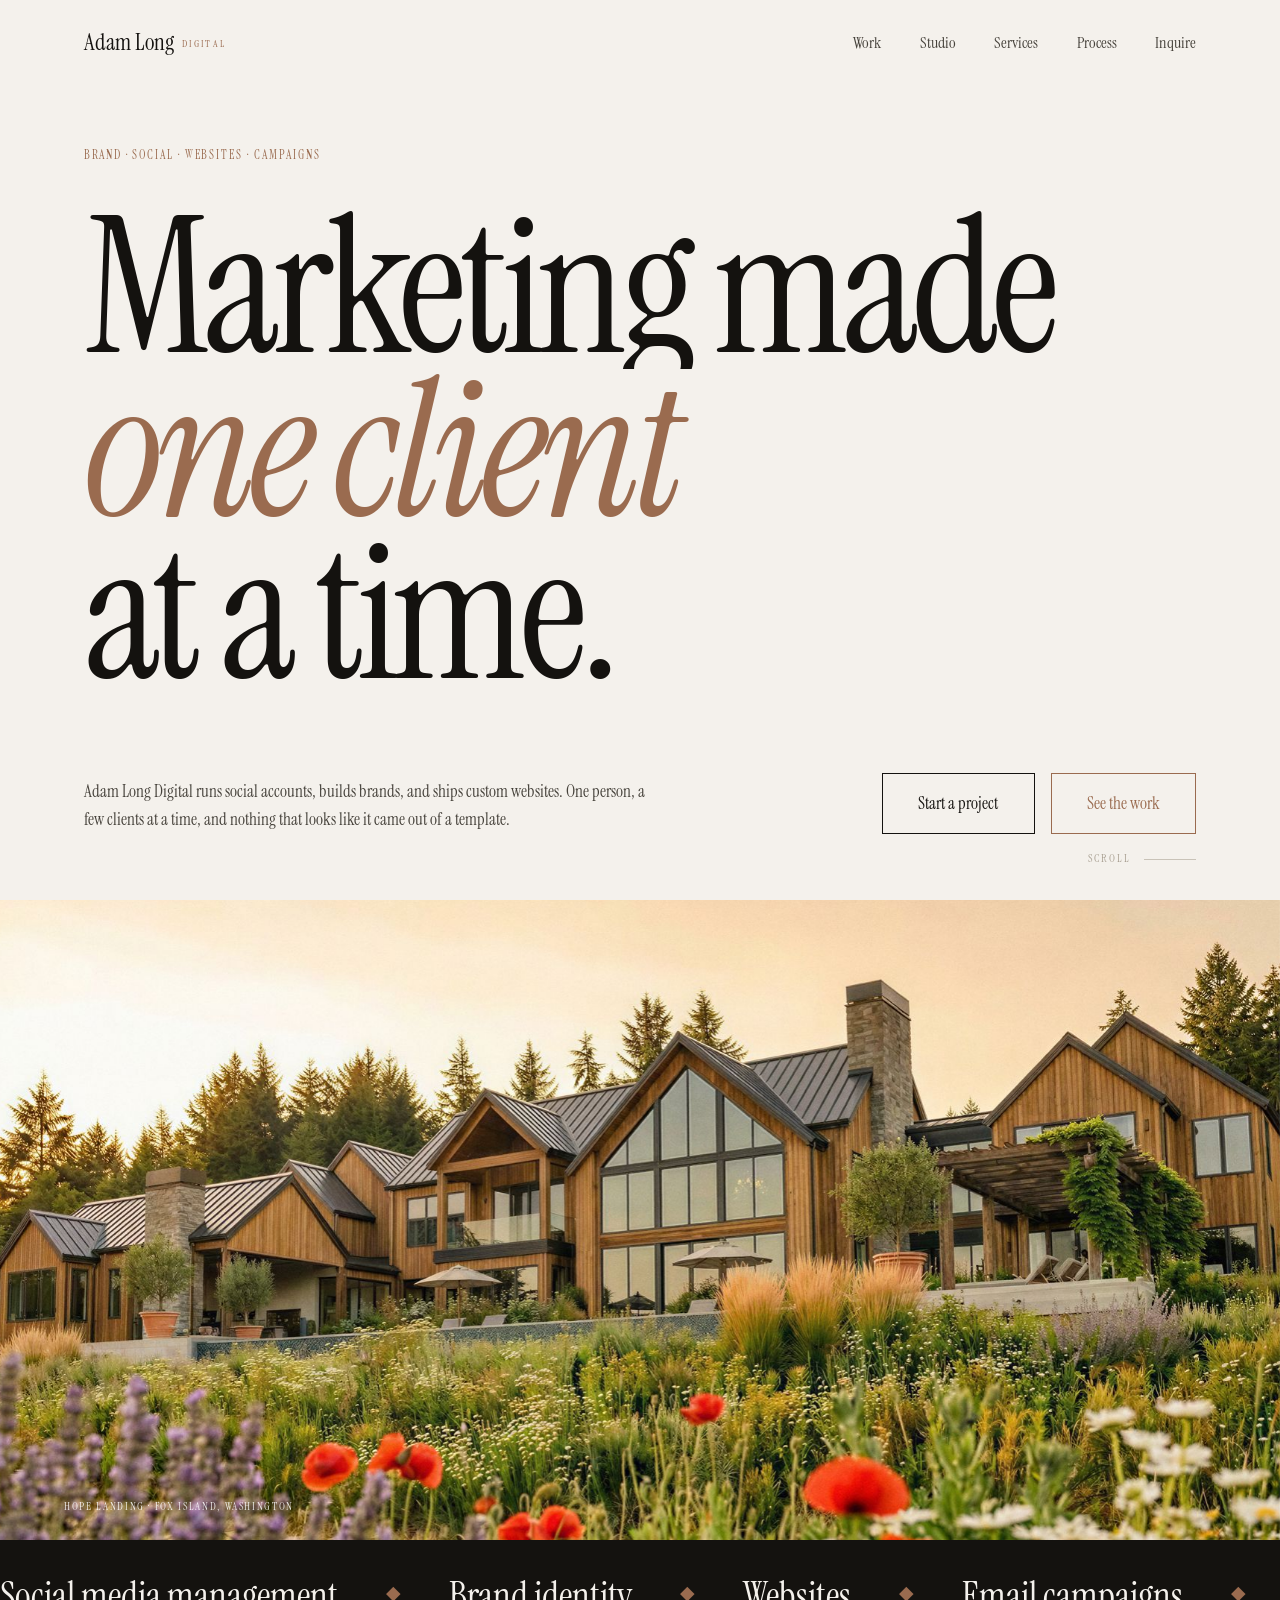
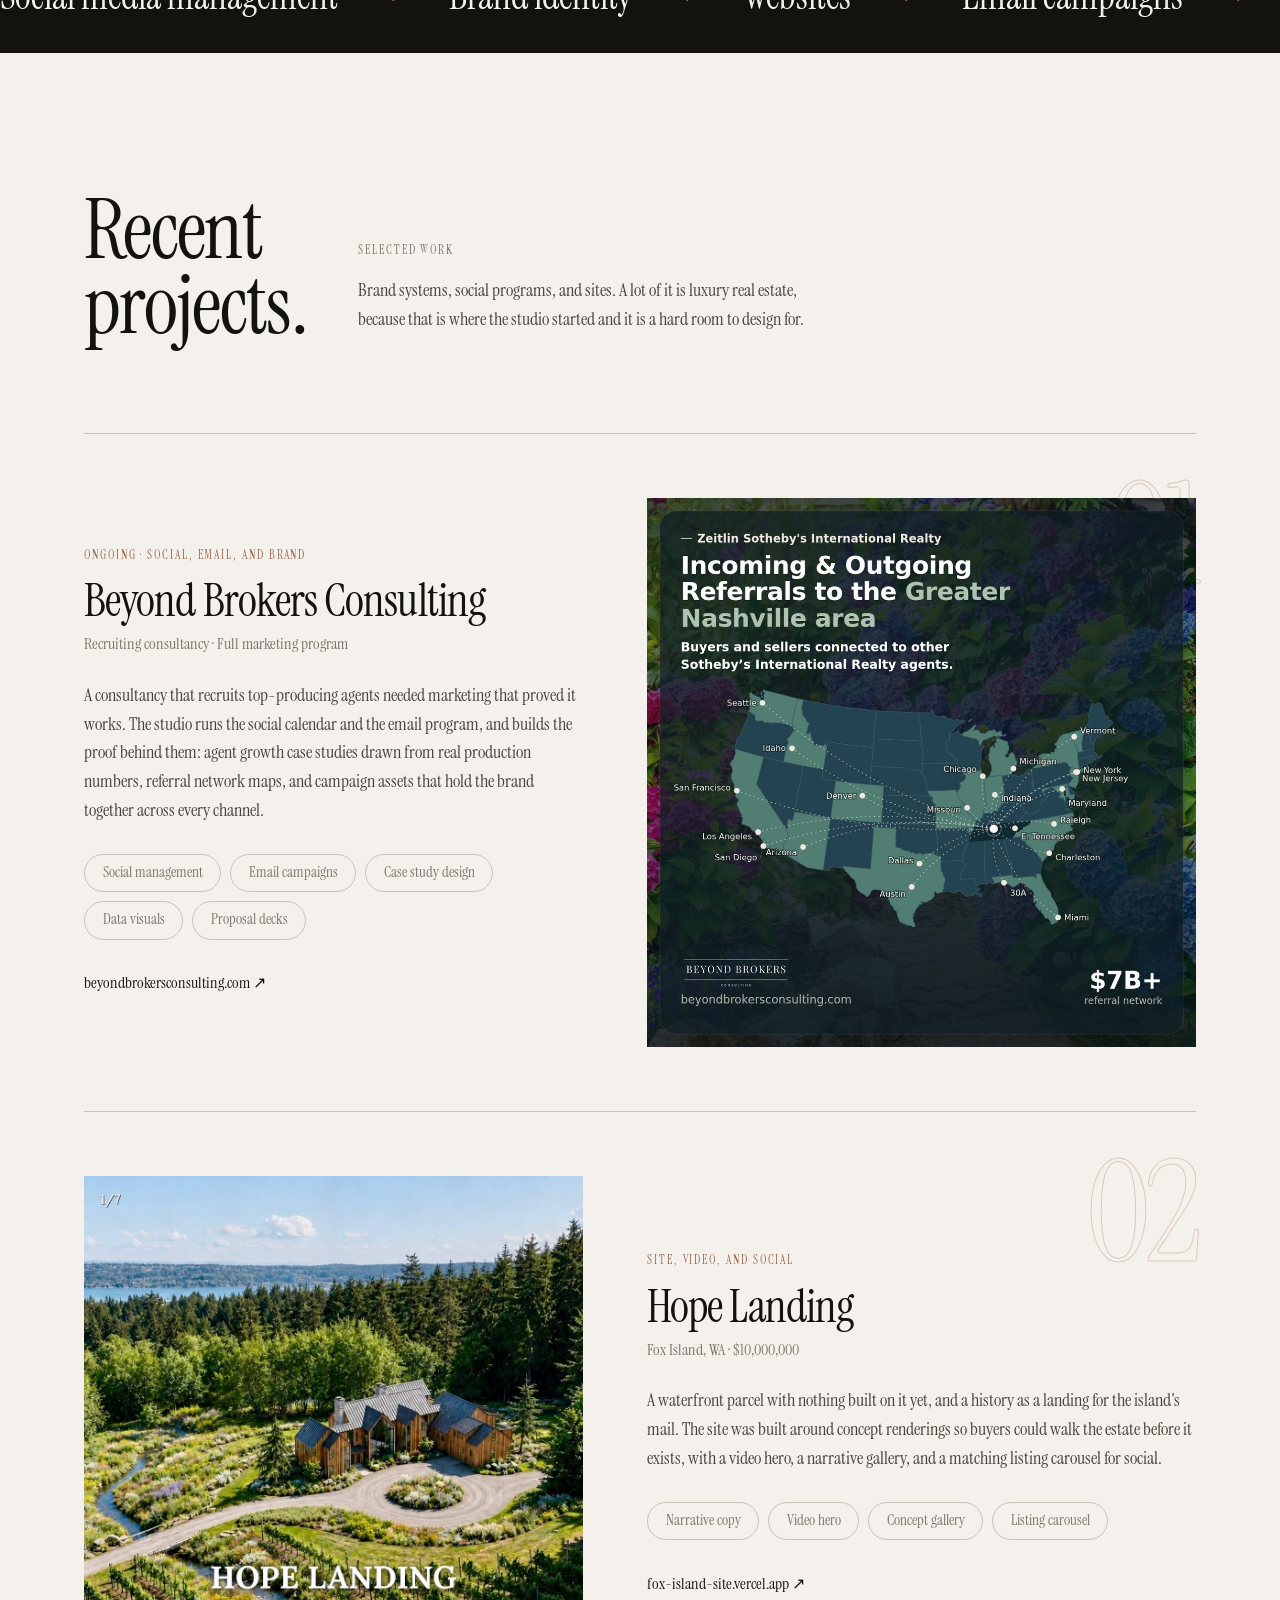
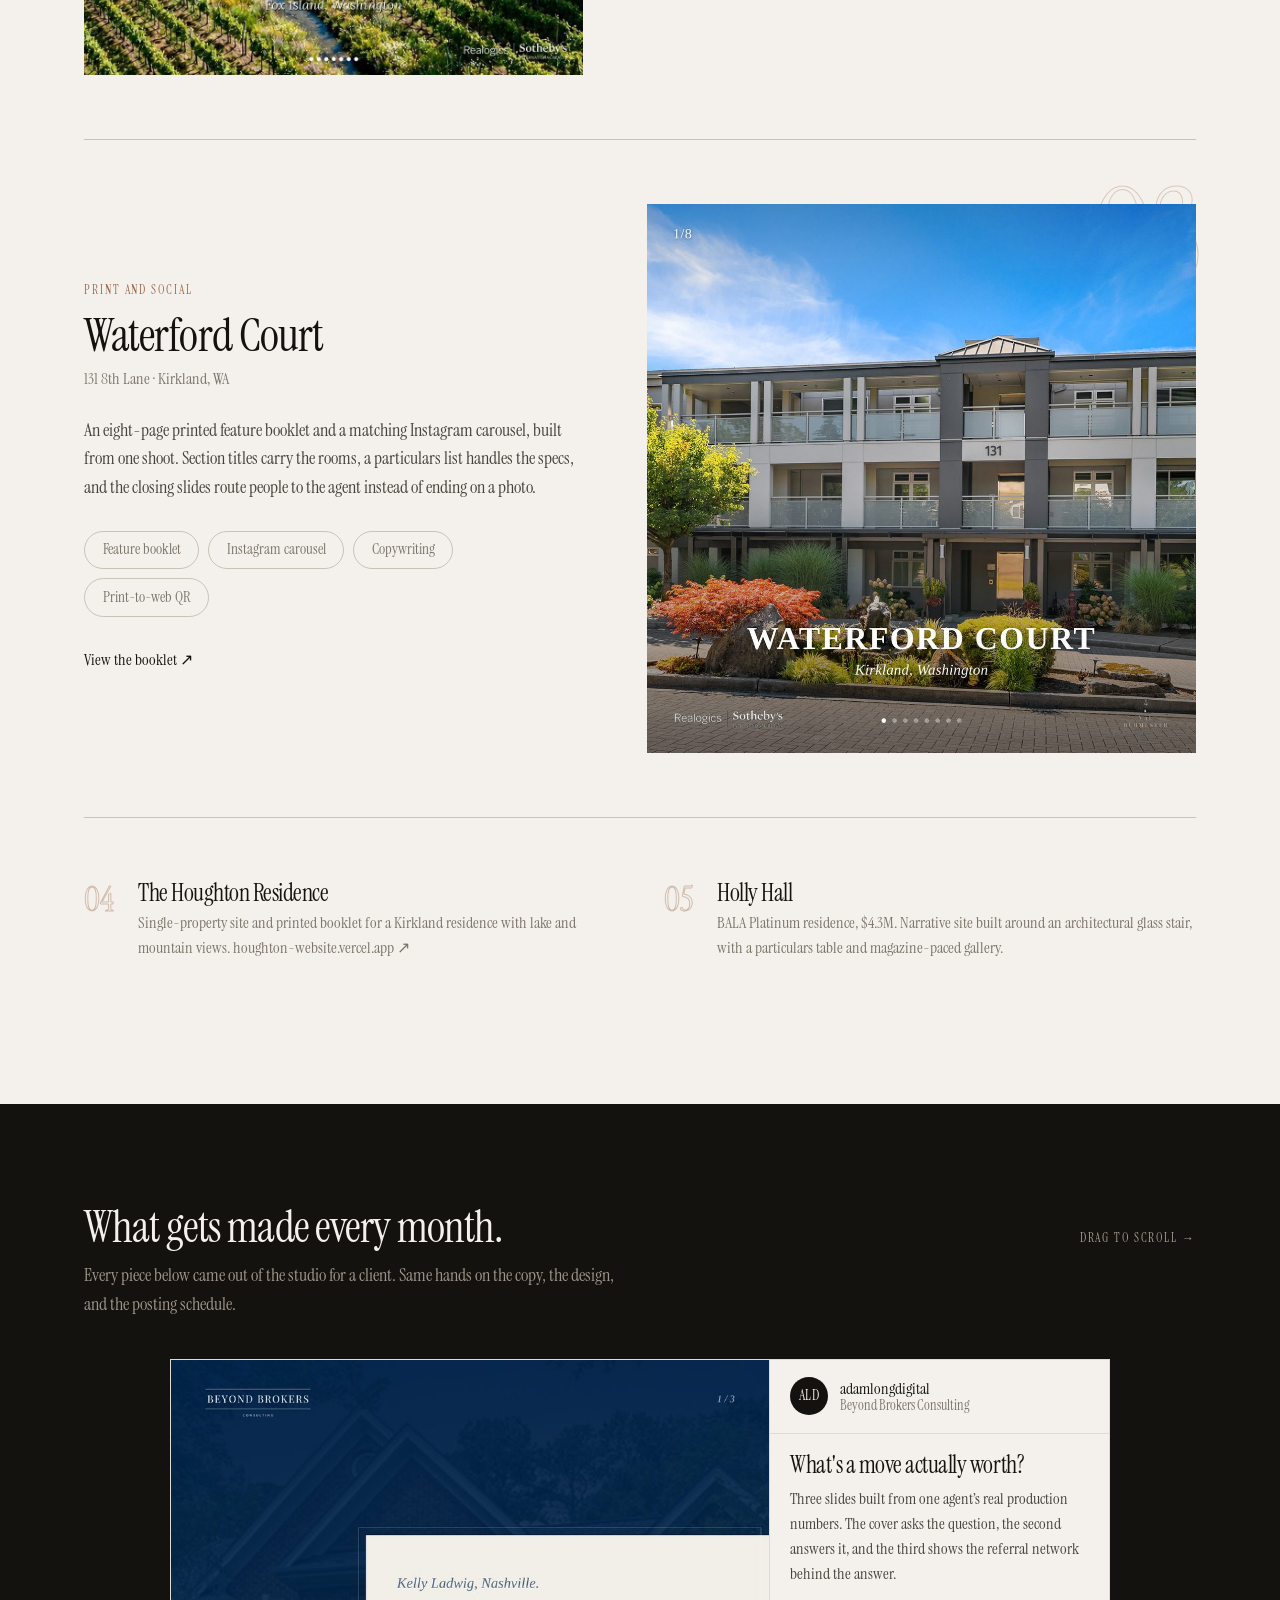
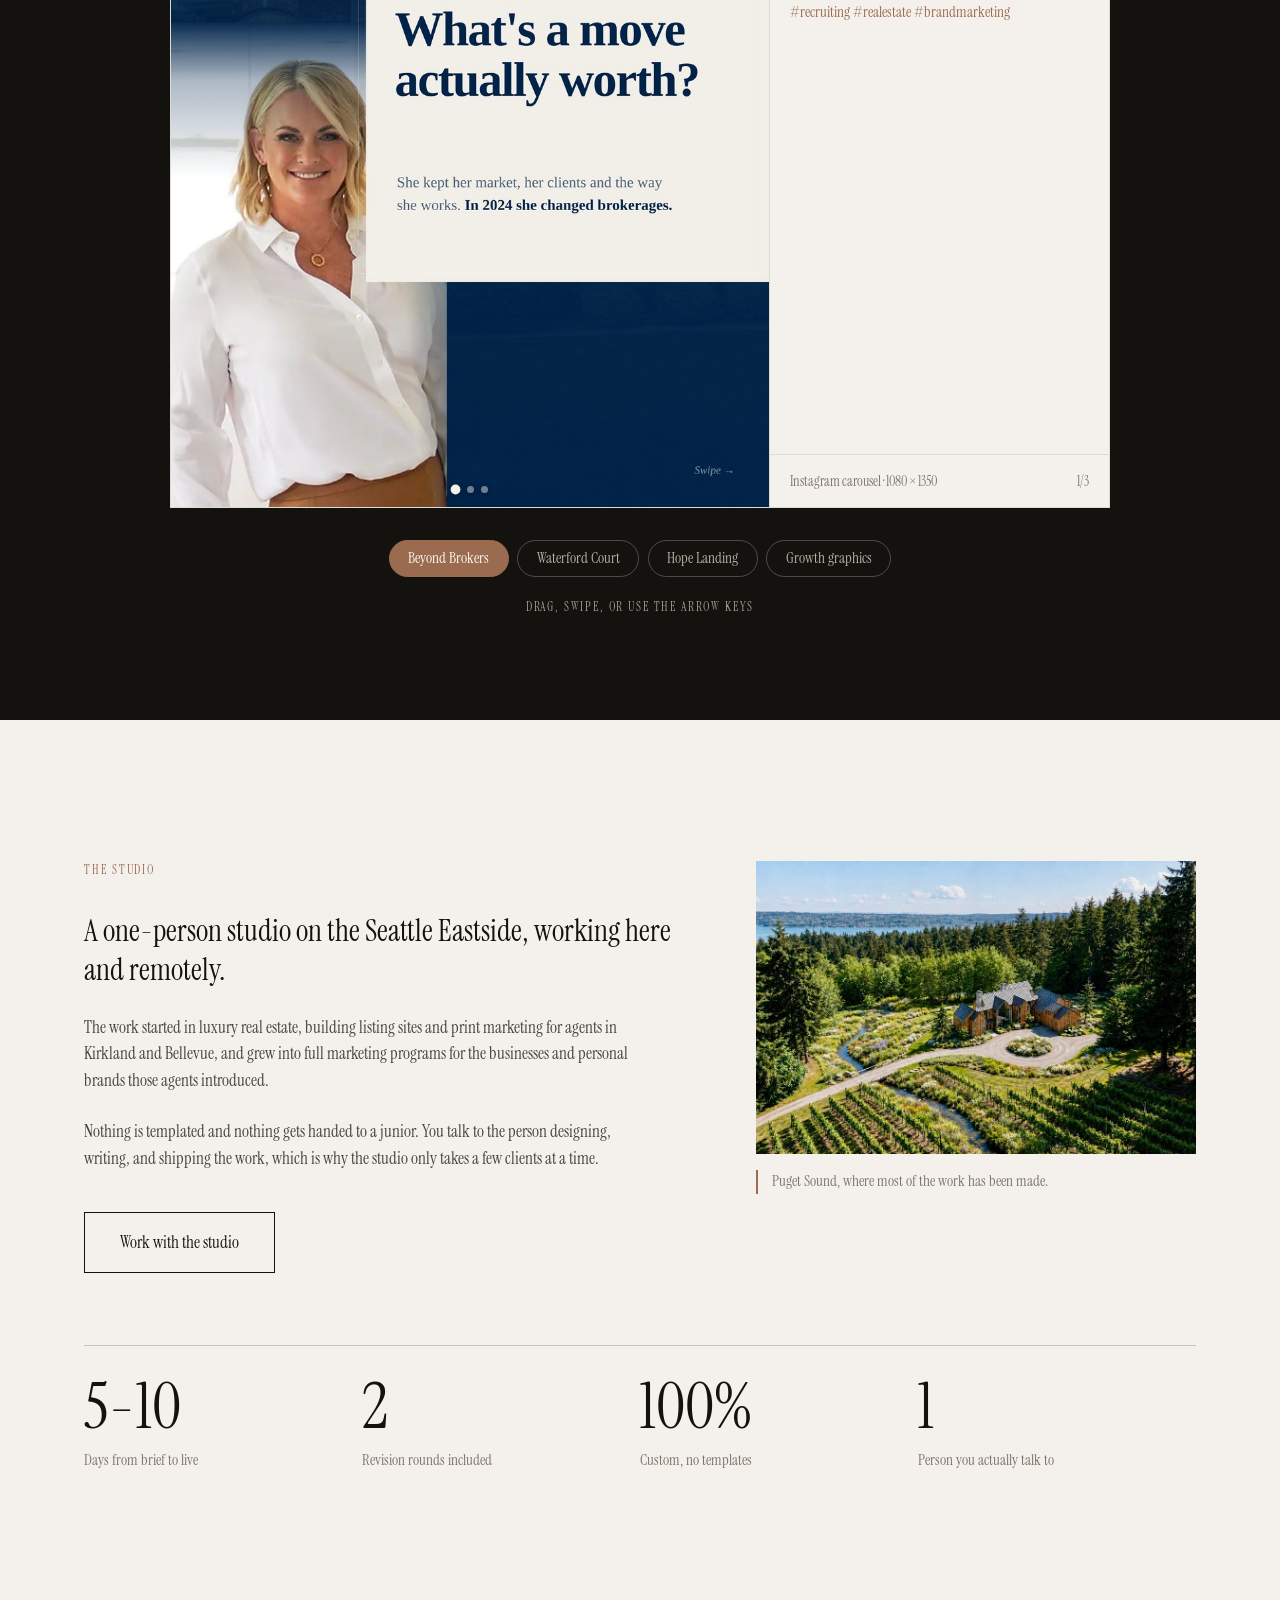
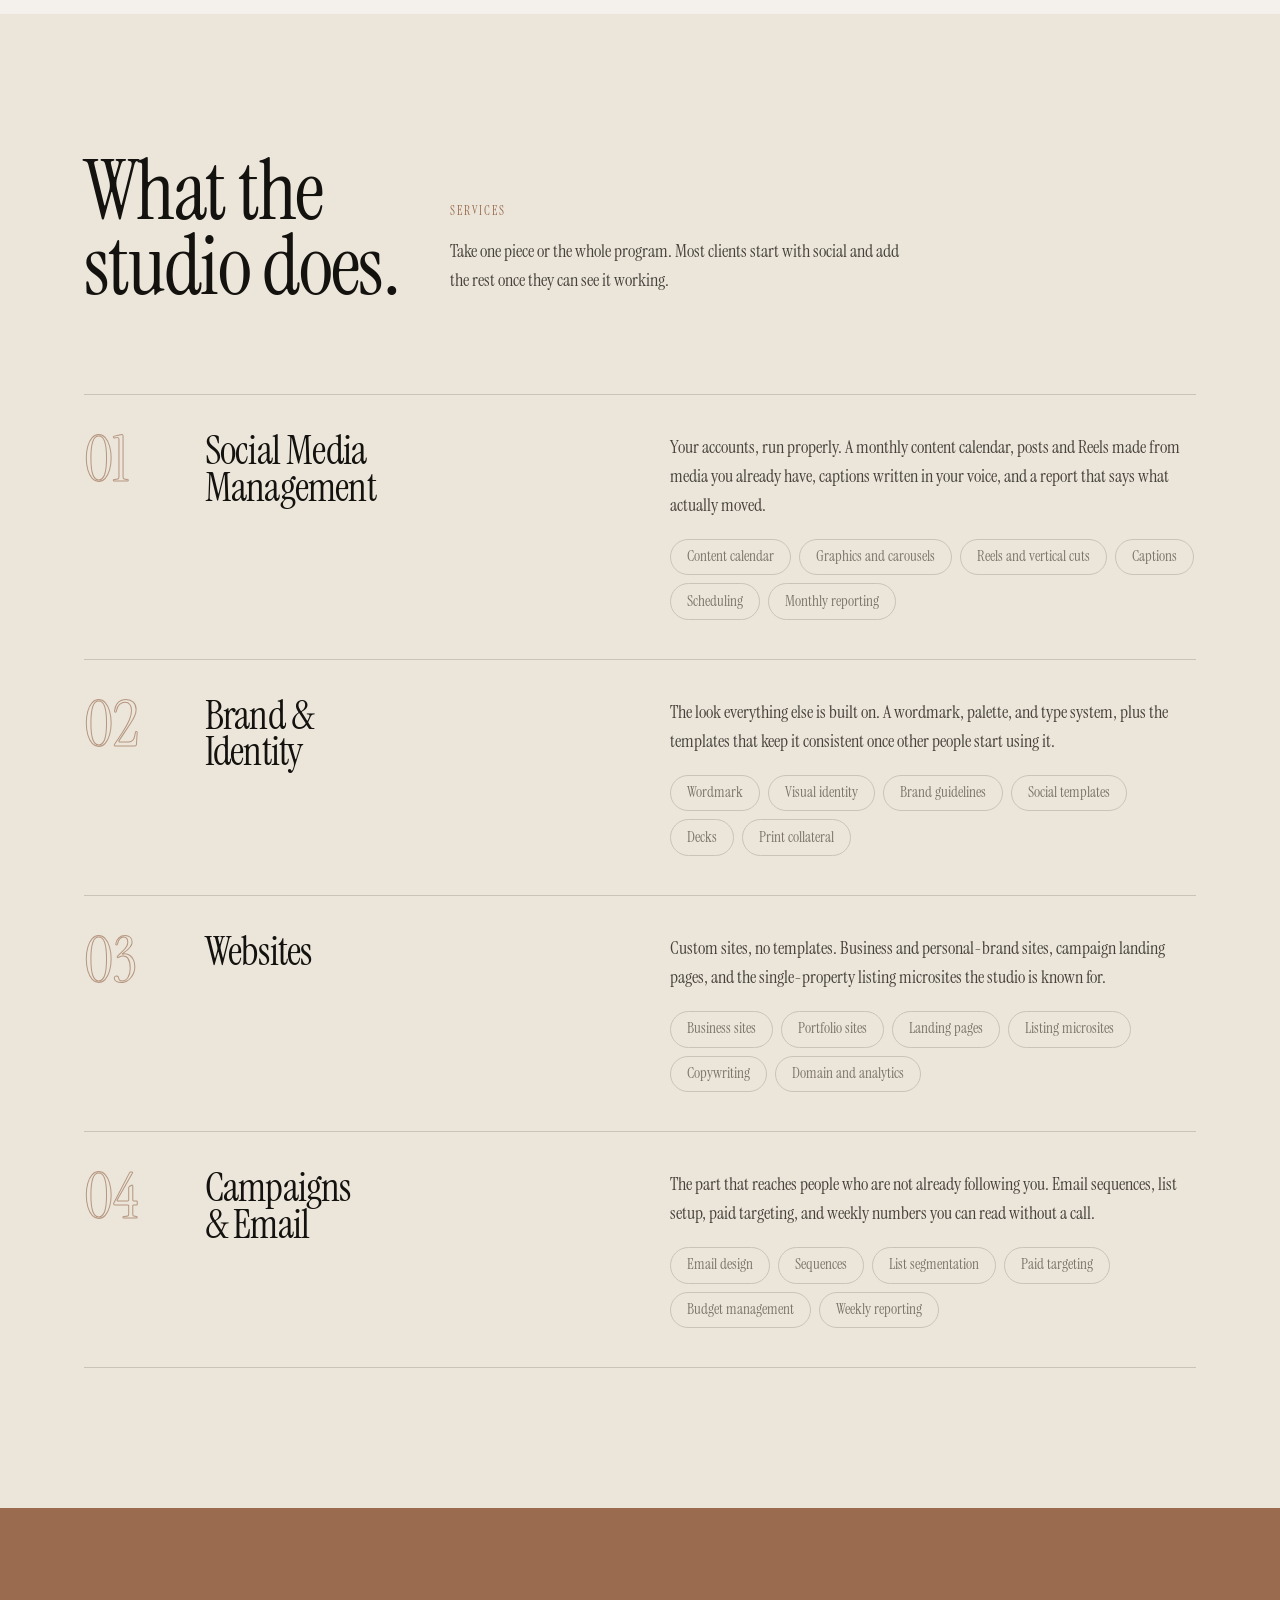
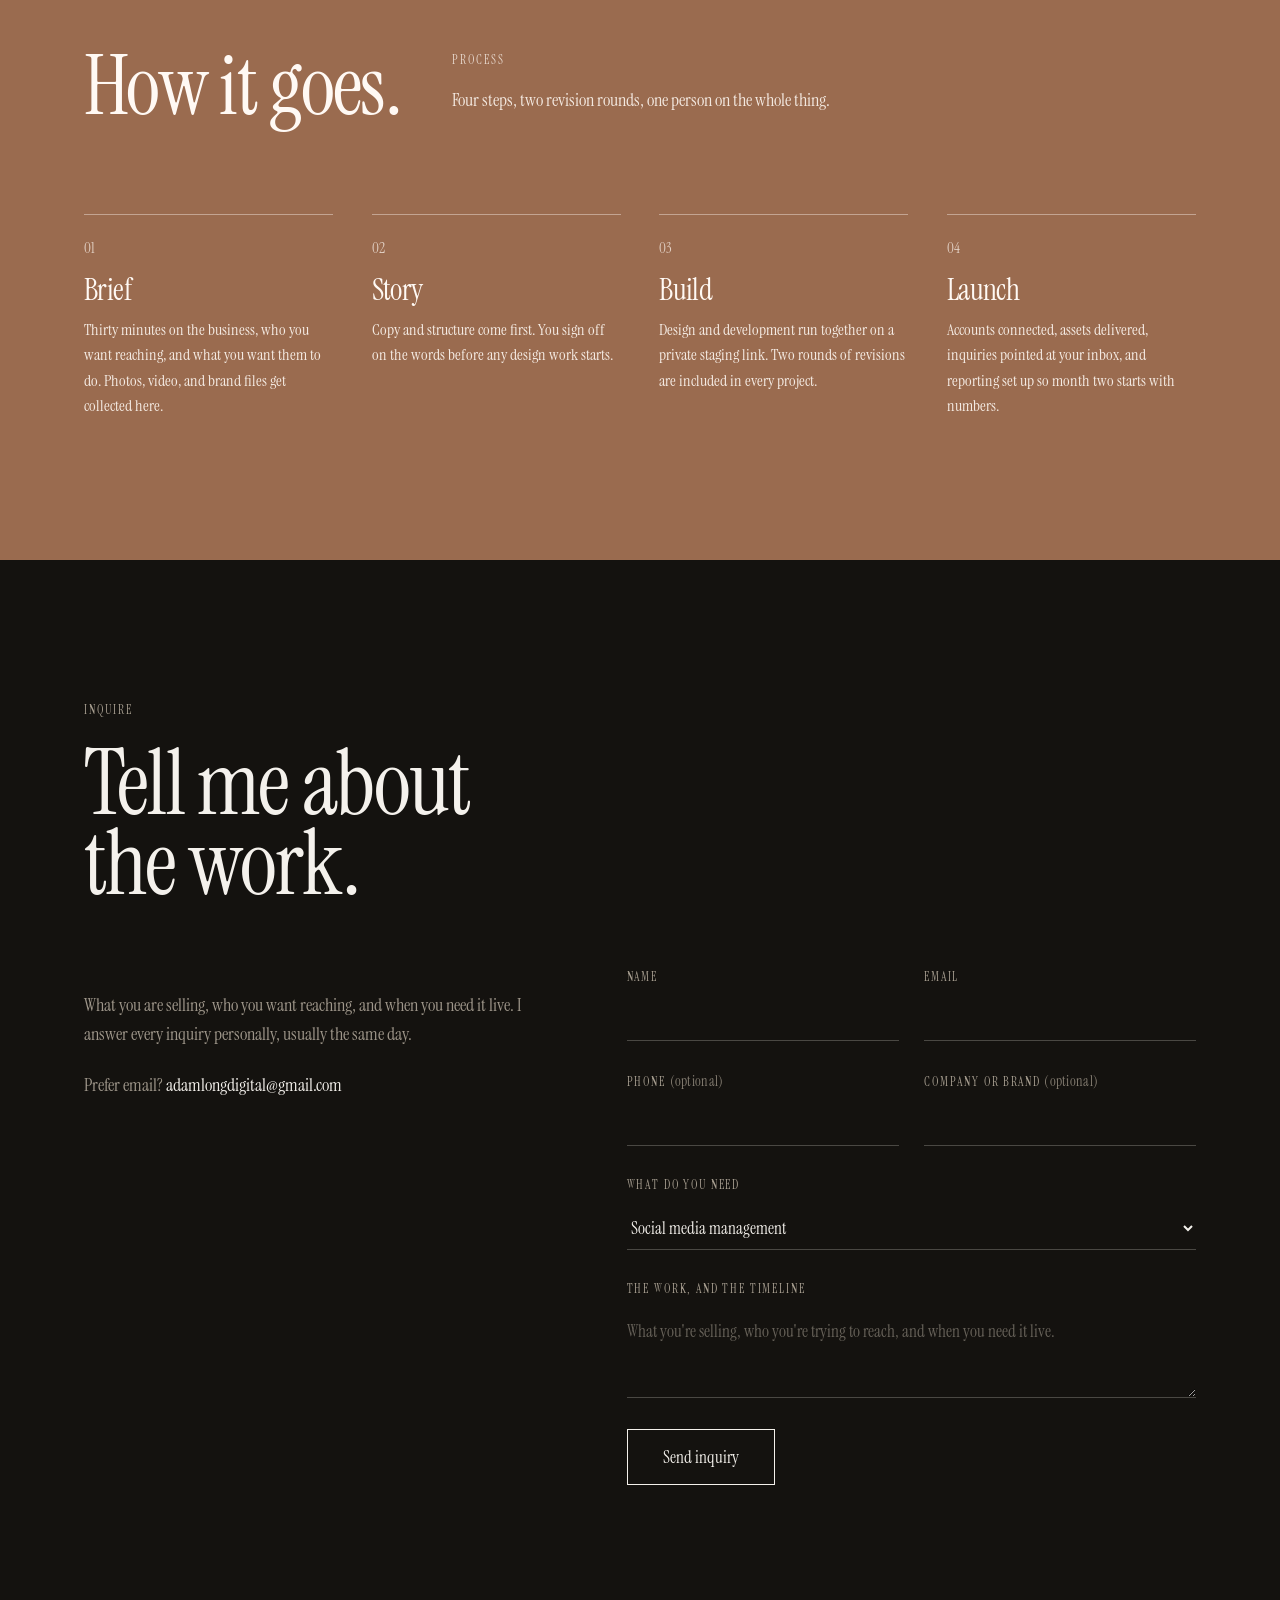
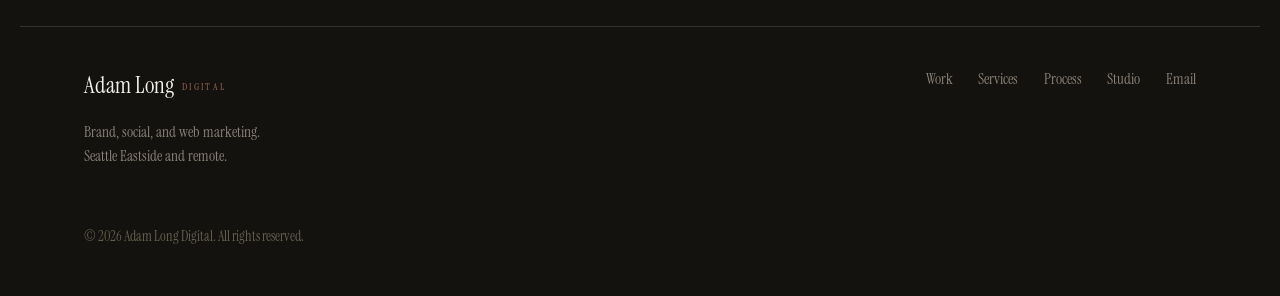
==== commit 4aeeb7a7: "Add files via upload" ====
--- a/index.html
+++ b/index.html
@@ -1,411 +1,296 @@
 <!DOCTYPE html>
 <html lang="en">
 <head>
-<meta charset="utf-8" />
-<meta name="viewport" content="width=device-width, initial-scale=1" />
-<title>Adam Long Digital | Real Estate Marketing, Seattle Eastside</title>
-<meta name="description" content="Adam Long Digital builds single-property websites, agent branding, and digital campaigns for luxury real estate agents in Kirkland, Bellevue, and across Puget Sound." />
-<link rel="canonical" href="https://adamlongdigital.com/" />
-
-<meta property="og:type" content="website" />
-<meta property="og:site_name" content="Adam Long Digital" />
-<meta property="og:title" content="Adam Long Digital | Real Estate Marketing" />
-<meta property="og:description" content="Single-property websites, agent branding, and digital campaigns for luxury real estate on the Seattle Eastside." />
-<meta property="og:url" content="https://adamlongdigital.com/" />
-<meta property="og:image" content="https://adamlongdigital.com/images/og.jpg" />
-<meta name="twitter:card" content="summary_large_image" />
-<meta name="twitter:title" content="Adam Long Digital | Real Estate Marketing" />
-<meta name="twitter:description" content="Single-property websites, agent branding, and digital campaigns for luxury real estate on the Seattle Eastside." />
-<meta name="twitter:image" content="https://adamlongdigital.com/images/og.jpg" />
-<meta name="theme-color" content="#F4F1EB" />
-
-<link rel="icon" href="images/favicon.svg" type="image/svg+xml" />
-<link rel="preconnect" href="https://fonts.googleapis.com" />
-<link rel="preconnect" href="https://fonts.gstatic.com" crossorigin />
-<link href="https://fonts.googleapis.com/css2?family=Instrument+Serif:ital@0;1&display=swap" rel="stylesheet" />
-<link rel="stylesheet" href="styles.css" />
+<meta charset="utf-8">
+<meta name="viewport" content="width=device-width, initial-scale=1">
+<title>Adam Long Digital | Brand, Social, and Web Marketing</title>
+<meta name="description" content="A one-person marketing studio on the Seattle Eastside. Social media management, brand identity, custom websites, and campaigns for small businesses, personal brands, and luxury real estate.">
+<link rel="canonical" href="https://adam-long-digital.vercel.app/">
+<meta name="theme-color" content="#F4F1EC">
+
+<!-- favicon -->
+<link rel="icon" href="/favicon.svg" type="image/svg+xml">
+<link rel="icon" href="/favicon-32.png" sizes="32x32" type="image/png">
+<link rel="icon" href="/favicon-16.png" sizes="16x16" type="image/png">
+<link rel="apple-touch-icon" href="/apple-touch-icon.png">
+<link rel="manifest" href="/site.webmanifest">
+
+<!-- open graph -->
+<meta property="og:type" content="website">
+<meta property="og:site_name" content="Adam Long Digital">
+<meta property="og:url" content="https://adam-long-digital.vercel.app/">
+<meta property="og:title" content="Adam Long Digital | Brand, Social, and Web Marketing">
+<meta property="og:description" content="Social media management, brand identity, custom websites, and campaigns. One person, a few clients at a time.">
+<meta property="og:image" content="https://adam-long-digital.vercel.app/assets/og-hero.jpg">
+<meta property="og:image:width" content="1200">
+<meta property="og:image:height" content="630">
+<meta property="og:image:alt" content="Adam Long Digital: marketing made one client at a time.">
+<meta name="twitter:card" content="summary_large_image">
+<meta name="twitter:title" content="Adam Long Digital | Brand, Social, and Web Marketing">
+<meta name="twitter:description" content="Social media management, brand identity, custom websites, and campaigns. One person, a few clients at a time.">
+<meta name="twitter:image" content="https://adam-long-digital.vercel.app/assets/og-hero.jpg">
+
+<link rel="preconnect" href="https://fonts.googleapis.com">
+<link rel="preconnect" href="https://fonts.gstatic.com" crossorigin>
+<link href="https://fonts.googleapis.com/css2?family=Instrument+Serif:ital@0;1&display=swap" rel="stylesheet">
+<link rel="stylesheet" href="styles.css">
 
 <script type="application/ld+json">
 {
   "@context": "https://schema.org",
   "@type": "ProfessionalService",
   "name": "Adam Long Digital",
-  "description": "Real estate marketing studio building single-property websites, agent branding, and digital campaigns for luxury listings.",
-  "url": "https://adamlongdigital.com/",
+  "description": "Marketing studio offering social media management, brand identity, websites, and campaigns.",
+  "url": "https://adam-long-digital.vercel.app/",
   "email": "adamlongdigital@gmail.com",
-  "areaServed": [
-    { "@type": "City", "name": "Kirkland" },
-    { "@type": "City", "name": "Bellevue" },
-    { "@type": "City", "name": "Mercer Island" },
-    { "@type": "City", "name": "Seattle" }
-  ],
-  "founder": { "@type": "Person", "name": "Adam Long" },
-  "serviceType": ["Listing Microsites", "Agent Branding and Web", "Social and Digital Advertising"]
+  "image": "https://adam-long-digital.vercel.app/assets/og-hero.jpg",
+  "areaServed": ["Kirkland, WA", "Bellevue, WA", "Seattle, WA", "Remote"],
+  "founder": {"@type": "Person", "name": "Adam Long"},
+  "makesOffer": [
+    {"@type": "Offer", "itemOffered": {"@type": "Service", "name": "Social media management"}},
+    {"@type": "Offer", "itemOffered": {"@type": "Service", "name": "Brand and identity"}},
+    {"@type": "Offer", "itemOffered": {"@type": "Service", "name": "Website design and development"}},
+    {"@type": "Offer", "itemOffered": {"@type": "Service", "name": "Campaigns and email marketing"}}
+  ]
 }
 </script>
 </head>
 <body>
 
-<a class="skip" href="#work">Skip to content</a>
-
-<header class="nav" id="nav">
-  <div class="wrap nav__inner">
-    <a class="mark" href="#top" aria-label="Adam Long Digital, home">
-      <span class="mark__name">Adam Long</span><span class="mark__sub">Digital</span>
-    </a>
-    <nav class="nav__links" aria-label="Primary">
-      <a href="#work">Work</a>
-      <a href="#services">Services</a>
-      <a href="#process">Process</a>
-      <a href="#about">About</a>
-      <a class="nav__cta" href="#inquire">Inquire</a>
+<header id="top">
+  <div class="wrap bar">
+    <a class="logo" href="#top">Adam Long<span>Digital</span></a>
+    <button class="menu-toggle" aria-expanded="false" aria-controls="mainnav">Menu</button>
+    <nav id="mainnav">
+      <a href="#work">Work</a><a href="#studio">Studio</a><a href="#services">Services</a><a href="#process">Process</a><a href="#inquire">Inquire</a>
     </nav>
-    <button class="nav__toggle" id="navToggle" aria-expanded="false" aria-controls="mobileNav" aria-label="Open menu">
-      <span></span><span></span>
-    </button>
-  </div>
-  <div class="mobile" id="mobileNav" hidden>
-    <a href="#work">Work</a>
-    <a href="#services">Services</a>
-    <a href="#process">Process</a>
-    <a href="#about">About</a>
-    <a href="#inquire">Inquire</a>
   </div>
 </header>
 
-<main id="top">
-
-  <!-- HERO -->
-  <section class="hero">
-    <div class="wrap">
-      <p class="eyebrow reveal">Real estate marketing, Seattle Eastside</p>
-      <h1 class="hero__h1 reveal">
-        Websites built for<br />
-        <em>one property</em> at a time.
-      </h1>
-      <p class="hero__lede reveal">
-        Adam Long Digital makes single-property listing sites, agent branding, and
-        digital campaigns for agents in Kirkland, Bellevue, and across Puget Sound.
-        Every project is custom, and most go live within ten days.
-      </p>
-      <div class="hero__actions reveal">
-        <a class="btn" href="#inquire">Start a project</a>
-        <a class="btn btn--ghost" href="#work">See the work</a>
-      </div>
-    </div>
-    <div class="hero__rule wrap"><span></span></div>
-    <div class="wrap hero__meta reveal">
-      <div><span class="k">Serving</span><span class="v">Kirkland · Bellevue · Mercer Island · Puget Sound</span></div>
-      <div><span class="k">Typical turnaround</span><span class="v">5 to 10 days to live</span></div>
-      <div><span class="k">Capacity</span><span class="v">A few properties at a time</span></div>
-    </div>
-  </section>
-
-  <!-- FEATURE BAND -->
-  <section class="feature" aria-hidden="true">
-    <img src="images/feature.jpg" alt="" width="1800" height="700" loading="lazy" />
-  </section>
-
-  <!-- WORK -->
-  <section class="section section--work" id="work">
-    <div class="wrap">
-      <div class="sec-head reveal">
-        <p class="eyebrow">Selected work</p>
-        <h2>Recent projects.</h2>
-        <p class="sec-head__note">
-          Every site starts with the copy and the structure. You approve the words
-          before anything gets designed.
-        </p>
-      </div>
-
-      <ol class="projects">
-
-        <li class="project reveal">
-          <a class="project__media" href="https://houghton-website.vercel.app/" target="_blank" rel="noopener">
-            <img src="images/work/houghton.jpg" alt="The Houghton Residence, 10410 NE 58th Street, Kirkland, seen from above" loading="lazy" width="1600" height="1000" />
-            <span class="project__view">View live site</span>
-          </a>
-          <div class="project__body">
-            <p class="project__no">ALD 01</p>
-            <h3 class="project__title">The Houghton Residence</h3>
-            <p class="project__meta">10410 NE 58th Street · Kirkland, WA · Site and print</p>
-            <p class="project__desc">
-              Custom craftsmanship, lake and mountain views, and a Shakúff chandelier
-              with a section of its own. Deep navy, full-bleed photography, and a printed
-              feature booklet with a QR code that brought open-house visitors onto the site.
-            </p>
-            <ul class="tags">
-              <li>Full-bleed photography</li><li>Interiors and grounds</li><li>Feature booklet</li><li>Print-to-web QR</li>
-            </ul>
-            <a class="link" href="https://houghton-website.vercel.app/" target="_blank" rel="noopener">houghton-website.vercel.app <span aria-hidden="true">↗</span></a>
+<main>
+<section class="hero wrap">
+  <span class="eyebrow clay rv">Brand &middot; Social &middot; Websites &middot; Campaigns</span>
+  <h1 class="mega">
+    <span class="ln"><i>Marketing made</i></span>
+    <span class="ln"><i class="it">one client</i></span>
+    <span class="ln"><i>at a time.</i></span>
+  </h1>
+  <div class="hero-foot rv">
+    <p>Adam Long Digital runs social accounts, builds brands, and ships custom websites. One person, a few clients at a time, and nothing that looks like it came out of a template.</p>
+    <div class="hero-cta">
+      <a class="btn" href="#inquire"><span>Start a project</span></a>
+      <a class="btn clay" href="#work"><span>See the work</span></a>
+    </div>
+  </div>
+  <span class="scroll-hint">Scroll</span>
+</section>
+
+<div class="band">
+  <img src="assets/band-fox-island.jpg" alt="Hope Landing concept rendering at golden hour, Fox Island, Washington" data-parallax>
+  <span class="cap">Hope Landing &middot; Fox Island, Washington</span>
+</div>
+
+<div class="marquee" aria-hidden="true">
+  <div class="track">
+    <span>Social media management</span><span>Brand identity</span><span>Websites</span><span>Email campaigns</span><span>Paid ads</span><span>Print</span>
+    <span>Social media management</span><span>Brand identity</span><span>Websites</span><span>Email campaigns</span><span>Paid ads</span><span>Print</span>
+  </div>
+</div>
+
+<section id="work" class="wrap">
+  <div class="sec-head rv">
+    <h2>Recent<br>projects.</h2>
+    <div class="side"><span class="eyebrow">Selected Work</span><p style="margin-top:1rem">Brand systems, social programs, and sites. A lot of it is luxury real estate, because that is where the studio started and it is a hard room to design for.</p></div>
+  </div>
+
+  <article class="case rv">
+    <span class="idx">01</span>
+    <div class="case-inner">
+      <div class="frame square"><img src="assets/case-beyond-brokers.jpg" alt="Beyond Brokers referral network map of the greater Nashville area"></div>
+      <div class="case-body">
+        <span class="eyebrow clay">Ongoing &middot; Social, email, and brand</span>
+        <h3>Beyond Brokers Consulting</h3>
+        <p class="meta">Recruiting consultancy &middot; Full marketing program</p>
+        <p>A consultancy that recruits top-producing agents needed marketing that proved it works. The studio runs the social calendar and the email program, and builds the proof behind them: agent growth case studies drawn from real production numbers, referral network maps, and campaign assets that hold the brand together across every channel.</p>
+        <div class="tags"><span>Social management</span><span>Email campaigns</span><span>Case study design</span><span>Data visuals</span><span>Proposal decks</span></div>
+        <a class="visit link-sweep" href="https://beyondbrokersconsulting.com" target="_blank" rel="noopener">beyondbrokersconsulting.com &#8599;</a>
+      </div>
+    </div>
+  </article>
+
+  <article class="case rv">
+    <span class="idx">02</span>
+    <div class="case-inner">
+      <div class="frame square"><img src="assets/case-hope-landing.jpg" alt="Hope Landing listing carousel cover slide"></div>
+      <div class="case-body">
+        <span class="eyebrow clay">Site, video, and social</span>
+        <h3>Hope Landing</h3>
+        <p class="meta">Fox Island, WA &middot; $10,000,000</p>
+        <p>A waterfront parcel with nothing built on it yet, and a history as a landing for the island's mail. The site was built around concept renderings so buyers could walk the estate before it exists, with a video hero, a narrative gallery, and a matching listing carousel for social.</p>
+        <div class="tags"><span>Narrative copy</span><span>Video hero</span><span>Concept gallery</span><span>Listing carousel</span></div>
+        <a class="visit link-sweep" href="https://fox-island-site.vercel.app" target="_blank" rel="noopener">fox-island-site.vercel.app &#8599;</a>
+      </div>
+    </div>
+  </article>
+
+  <article class="case rv">
+    <span class="idx">03</span>
+    <div class="case-inner">
+      <div class="frame square"><img src="assets/case-waterford.jpg" alt="Waterford Court listing carousel cover, Kirkland, Washington"></div>
+      <div class="case-body">
+        <span class="eyebrow clay">Print and social</span>
+        <h3>Waterford Court</h3>
+        <p class="meta">131 8th Lane &middot; Kirkland, WA</p>
+        <p>An eight-page printed feature booklet and a matching Instagram carousel, built from one shoot. Section titles carry the rooms, a particulars list handles the specs, and the closing slides route people to the agent instead of ending on a photo.</p>
+        <div class="tags"><span>Feature booklet</span><span>Instagram carousel</span><span>Copywriting</span><span>Print-to-web QR</span></div>
+        <a class="visit link-sweep" href="#">View the booklet &#8599;</a>
+      </div>
+    </div>
+  </article>
+
+  <div class="mini-row rv">
+    <div class="mini"><span class="n">04</span><div><h4>The Houghton Residence</h4><p>Single-property site and printed booklet for a Kirkland residence with lake and mountain views. <a class="link-sweep" href="https://houghton-website.vercel.app" target="_blank" rel="noopener">houghton-website.vercel.app &#8599;</a></p></div></div>
+    <div class="mini"><span class="n">05</span><div><h4>Holly Hall</h4><p>BALA Platinum residence, $4.3M. Narrative site built around an architectural glass stair, with a particulars table and magazine-paced gallery.</p></div></div>
+  </div>
+</section>
+
+<div class="output">
+  <div class="wrap">
+    <div class="head rv">
+      <div>
+        <h3>What gets made every month.</h3>
+        <p>Every piece below came out of the studio for a client. Same hands on the copy, the design, and the posting schedule.</p>
+      </div>
+      <span class="eyebrow">Drag to scroll &#8594;</span>
+    </div>
+  </div>
+  <div class="wrap">
+    <div class="rv">
+      <div class="post" id="post">
+        <div class="post-media" id="postMedia">
+          <button class="arrow prev" type="button" aria-label="Previous slide">&#8592;</button>
+          <button class="arrow next" type="button" aria-label="Next slide">&#8594;</button>
+          <div class="post-track" id="postTrack"></div>
+          <div class="dots" id="postDots"></div>
+        </div>
+        <div class="post-side">
+          <div class="post-head">
+            <span class="avatar">ALD</span>
+            <span class="handle">adamlongdigital<small id="postClient">Beyond Brokers Consulting</small></span>
           </div>
-        </li>
-
-        <li class="project reveal">
-          <a class="project__media" href="https://hollyhall.vercel.app/" target="_blank" rel="noopener">
-            <img src="images/work/holly-hall.jpg" alt="Holly Hall listing site, Kirkland, Washington" loading="lazy" width="1600" height="1000" />
-            <span class="project__view">View live site</span>
-          </a>
-          <div class="project__body">
-            <p class="project__no">ALD 02</p>
-            <h3 class="project__title">Holly Hall</h3>
-            <p class="project__meta">Kirkland, WA · $4,300,000 · Single-property site</p>
-            <p class="project__desc">
-              A BALA Platinum residence coming to market for the first time in over a
-              decade. The page opens on the award-winning glass stair, then moves through
-              a gallery, a particulars table for buyers who want the specifications, and a
-              neighborhood section for buyers who want the area.
-            </p>
-            <ul class="tags">
-              <li>Architectural edit</li><li>Particulars table</li><li>Neighborhood</li><li>Inquiry form</li>
-            </ul>
-            <a class="link" href="https://hollyhall.vercel.app/" target="_blank" rel="noopener">hollyhall.vercel.app <span aria-hidden="true">↗</span></a>
+          <div class="post-caption">
+            <h4 id="postTitle">What's a move actually worth?</h4>
+            <p id="postBody">Three slides built from one agent's real production numbers. The cover asks the question, the second answers it, the third shows the network behind it.</p>
+            <p class="tagline" id="postTag">#recruiting #realestate</p>
           </div>
-        </li>
-
-        <li class="project reveal">
-          <a class="project__media" href="https://fox-island-site.vercel.app/" target="_blank" rel="noopener">
-            <img src="images/work/hope-landing.jpg" alt="Hope Landing waterfront estate site, Fox Island, Washington" loading="lazy" width="1600" height="1000" />
-            <span class="project__view">View live site</span>
-          </a>
-          <div class="project__body">
-            <p class="project__no">ALD 03</p>
-            <h3 class="project__title">Hope Landing</h3>
-            <p class="project__meta">Fox Island, WA · $10,000,000 · Single-property site</p>
-            <p class="project__desc">
-              A waterfront parcel with nothing built on it yet, and a history as a landing
-              for the island's mail. The site was built around concept renderings so buyers
-              could walk the estate before it exists.
-            </p>
-            <ul class="tags">
-              <li>Narrative copy</li><li>Video hero</li><li>Concept gallery</li><li>Inquiry routing</li>
-            </ul>
-            <a class="link" href="https://fox-island-site.vercel.app/" target="_blank" rel="noopener">fox-island-site.vercel.app <span aria-hidden="true">↗</span></a>
-          </div>
-        </li>
-
-      </ol>
-    </div>
-  </section>
-
-  <!-- SERVICES -->
-  <section class="section section--alt" id="services">
-    <div class="wrap">
-      <div class="sec-head reveal">
-        <p class="eyebrow">Services</p>
-        <h2>What I do.</h2>
-        <p class="sec-head__note">
-          Most agents start with one listing site. Branding and campaigns usually
-          follow from there.
-        </p>
-      </div>
-
-      <div class="services">
-
-        <article class="service reveal">
-          <p class="service__no">01</p>
-          <h3>Listing Microsites</h3>
-          <p class="service__desc">
-            A website built from scratch for a single home. Custom copy, full-bleed
-            photography, specifications, neighborhood context, and an inquiry form that
-            goes to your inbox. It lives on its own domain with a QR code sized for print.
-          </p>
-          <ul class="service__list">
-            <li>Narrative copywriting</li>
-            <li>Custom design and build</li>
-            <li>Specifications and floor plans</li>
-            <li>Neighborhood and maps</li>
-            <li>Inquiry routing to your inbox</li>
-            <li>Own domain plus print QR code</li>
-          </ul>
-        </article>
-
-        <article class="service reveal">
-          <p class="service__no">02</p>
-          <h3>Agent Branding &amp; Web</h3>
-          <p class="service__desc">
-            The identity behind the listings. A wordmark, palette, and type system, plus a
-            personal site with a listing archive that updates as you close. This is what a
-            seller looks at before the listing appointment.
-          </p>
-          <ul class="service__list">
-            <li>Wordmark and visual identity</li>
-            <li>Brand guidelines</li>
-            <li>Agent website</li>
-            <li>Listing archive and sold history</li>
-            <li>Bio, press, and testimonials</li>
-            <li>Email signature and templates</li>
-          </ul>
-        </article>
-
-        <article class="service reveal">
-          <p class="service__no">03</p>
-          <h3>Social &amp; Digital Ads</h3>
-          <p class="service__desc">
-            Campaigns built from the media the listing already has. I cut the existing
-            video into vertical Reels, set up and manage the paid targeting, run the
-            posting calendar on your accounts, and report every week on the traffic
-            reaching the listing site. No separate shoot to schedule or pay for.
-          </p>
-          <ul class="service__list">
-            <li>Works from your existing listing media</li>
-            <li>Reels and vertical cuts from existing video</li>
-            <li>Paid targeting and budget management</li>
-            <li>Posting calendar and scheduling</li>
-            <li>Traffic tracking to the listing site</li>
-            <li>Weekly performance reporting</li>
-          </ul>
-        </article>
-
-      </div>
-    </div>
-  </section>
-
-  <!-- PROCESS -->
-  <section class="section" id="process">
-    <div class="wrap">
-      <div class="sec-head reveal">
-        <p class="eyebrow">Process</p>
-        <h2>How it works.</h2>
-      </div>
-      <ol class="process">
-        <li class="reveal"><span class="process__no">01</span>
-          <h3>Brief</h3>
-          <p>Thirty minutes on the property, the seller's expectations, and the buyer you're going after. Photography, video files, and floor plans get collected here.</p>
-        </li>
-        <li class="reveal"><span class="process__no">02</span>
-          <h3>Story</h3>
-          <p>Copy and structure come first. You sign off on the words before any design work starts.</p>
-        </li>
-        <li class="reveal"><span class="process__no">03</span>
-          <h3>Build</h3>
-          <p>Design and development run together on a private staging link. Two rounds of revisions are included in every project.</p>
-        </li>
-        <li class="reveal"><span class="process__no">04</span>
-          <h3>Launch</h3>
-          <p>Domain connected, QR codes generated, social cuts delivered, and the inquiry form pointed at your inbox. Live before the first showing.</p>
-        </li>
-      </ol>
-    </div>
-  </section>
-
-  <!-- ABOUT -->
-  <section class="section section--alt" id="about">
-    <div class="wrap about">
-      <div class="about__text reveal">
-        <p class="eyebrow">About</p>
-        <h2>About the studio.</h2>
-        <p>
-          Adam Long Digital is a one-person studio on the Seattle Eastside. I work with
-          agents in Kirkland, Bellevue, Medina, Mercer Island, and across Puget Sound.
-        </p>
-        <p>
-          I take on a few properties at a time so each one gets real attention. Every
-          project is built from scratch for the property it belongs to. There is no
-          template, no retainer, and no long contract to sign.
-        </p>
-        <p>
-          If you have a property coming to market and the standard marketing package
-          doesn't fit it, get in touch.
-        </p>
-        <a class="link" href="#inquire">Start a conversation <span aria-hidden="true">→</span></a>
-      </div>
-      <aside class="about__side reveal">
-        <figure class="about__figure">
-          <img src="images/eastside.jpg" alt="Aerial view over Kirkland toward Lake Washington and the Seattle skyline" loading="lazy" width="900" height="1125" />
-          <figcaption>Looking west over Kirkland toward Lake Washington and Seattle.</figcaption>
-        </figure>
-      </aside>
-    </div>
-    <div class="wrap">
-      <aside class="about__stats reveal">
-        <div><span class="stat">5-10</span><span class="lab">Days from brief to live</span></div>
-        <div><span class="stat">2</span><span class="lab">Revision rounds included</span></div>
-        <div><span class="stat">100%</span><span class="lab">Custom, no templates</span></div>
-        <div><span class="stat">1</span><span class="lab">Person you actually talk to</span></div>
-      </aside>
-    </div>
-  </section>
-
-  <!-- INQUIRE -->
-  <section class="section section--inquire" id="inquire">
-    <div class="wrap inquire">
-      <div class="inquire__intro reveal">
-        <p class="eyebrow">Inquire</p>
-        <h2>Tell me about the property.</h2>
-        <p>
-          A few lines is enough. I'll reply within one business day with what I'd do
-          with it, a timeline, and a price.
-        </p>
-        <p class="inquire__direct">
-          Prefer email? <a href="mailto:adamlongdigital@gmail.com">adamlongdigital@gmail.com</a>
-        </p>
-      </div>
-
-      <form class="form reveal" id="inquiryForm" action="https://formspree.io/f/YOUR_FORM_ID" method="POST">
-        <div class="row">
-          <label class="field">
-            <span>Name</span>
-            <input type="text" name="name" required autocomplete="name" />
-          </label>
-          <label class="field">
-            <span>Email</span>
-            <input type="email" name="email" required autocomplete="email" />
-          </label>
+          <div class="post-foot"><span id="postMeta">Instagram carousel &middot; 1080 &times; 1350</span><span id="slideCount">1/3</span></div>
         </div>
-        <div class="row">
-          <label class="field">
-            <span>Phone <i>(optional)</i></span>
-            <input type="tel" name="phone" autocomplete="tel" />
-          </label>
-          <label class="field">
-            <span>Brokerage <i>(optional)</i></span>
-            <input type="text" name="brokerage" autocomplete="organization" />
-          </label>
+      </div>
+      <div class="post-tabs" id="postTabs"></div>
+      <p class="swipe-hint">Drag, swipe, or use the arrow keys</p>
+    </div>
+  </div>
+</div>
+
+<section id="studio" class="wrap">
+  <div class="about-grid">
+    <div class="rv">
+      <span class="eyebrow clay" style="margin-bottom:2rem">The Studio</span>
+      <p class="big">A one-person studio on the Seattle Eastside, working here and remotely.</p>
+      <p>The work started in luxury real estate, building listing sites and print marketing for agents in Kirkland and Bellevue, and grew into full marketing programs for the businesses and personal brands those agents introduced.</p>
+      <p>Nothing is templated and nothing gets handed to a junior. You talk to the person designing, writing, and shipping the work, which is why the studio only takes a few clients at a time.</p>
+      <a class="btn" href="#inquire" style="margin-top:2.5rem"><span>Work with the studio</span></a>
+    </div>
+    <div class="rv">
+      <div class="about-media"><img src="assets/case-aerial.jpg" alt="Aerial view of a Puget Sound property"></div>
+      <span class="cap">Puget Sound, where most of the work has been made.</span>
+    </div>
+  </div>
+  <div class="stats rv">
+    <div><strong>5-10</strong><small>Days from brief to live</small></div>
+    <div><strong>2</strong><small>Revision rounds included</small></div>
+    <div><strong>100%</strong><small>Custom, no templates</small></div>
+    <div><strong>1</strong><small>Person you actually talk to</small></div>
+  </div>
+</section>
+
+<section id="services" class="services">
+  <div class="wrap">
+    <div class="sec-head rv">
+      <h2>What the<br>studio does.</h2>
+      <div class="side"><span class="eyebrow clay">Services</span><p style="margin-top:1rem">Take one piece or the whole program. Most clients start with social and add the rest once they can see it working.</p></div>
+    </div>
+    <div class="svc rv"><span class="n">01</span><h3>Social Media<br>Management</h3><div class="desc">
+      <p>Your accounts, run properly. A monthly content calendar, posts and Reels made from media you already have, captions written in your voice, and a report that says what actually moved.</p>
+      <ul><li>Content calendar</li><li>Graphics and carousels</li><li>Reels and vertical cuts</li><li>Captions</li><li>Scheduling</li><li>Monthly reporting</li></ul></div></div>
+    <div class="svc rv"><span class="n">02</span><h3>Brand &amp;<br>Identity</h3><div class="desc">
+      <p>The look everything else is built on. A wordmark, palette, and type system, plus the templates that keep it consistent once other people start using it.</p>
+      <ul><li>Wordmark</li><li>Visual identity</li><li>Brand guidelines</li><li>Social templates</li><li>Decks</li><li>Print collateral</li></ul></div></div>
+    <div class="svc rv"><span class="n">03</span><h3>Websites</h3><div class="desc">
+      <p>Custom sites, no templates. Business and personal-brand sites, campaign landing pages, and the single-property listing microsites the studio is known for.</p>
+      <ul><li>Business sites</li><li>Portfolio sites</li><li>Landing pages</li><li>Listing microsites</li><li>Copywriting</li><li>Domain and analytics</li></ul></div></div>
+    <div class="svc rv"><span class="n">04</span><h3>Campaigns<br>&amp; Email</h3><div class="desc">
+      <p>The part that reaches people who are not already following you. Email sequences, list setup, paid targeting, and weekly numbers you can read without a call.</p>
+      <ul><li>Email design</li><li>Sequences</li><li>List segmentation</li><li>Paid targeting</li><li>Budget management</li><li>Weekly reporting</li></ul></div></div>
+  </div>
+</section>
+
+<section id="process" class="process">
+  <div class="wrap">
+    <div class="sec-head rv">
+      <h2>How it goes.</h2>
+      <div class="side"><span class="eyebrow">Process</span><p style="margin-top:1rem">Four steps, two revision rounds, one person on the whole thing.</p></div>
+    </div>
+    <div class="steps">
+      <div class="step rv"><span class="n">01</span><h3>Brief</h3><p>Thirty minutes on the business, who you want reaching, and what you want them to do. Photos, video, and brand files get collected here.</p></div>
+      <div class="step rv"><span class="n">02</span><h3>Story</h3><p>Copy and structure come first. You sign off on the words before any design work starts.</p></div>
+      <div class="step rv"><span class="n">03</span><h3>Build</h3><p>Design and development run together on a private staging link. Two rounds of revisions are included in every project.</p></div>
+      <div class="step rv"><span class="n">04</span><h3>Launch</h3><p>Accounts connected, assets delivered, inquiries pointed at your inbox, and reporting set up so month two starts with numbers.</p></div>
+    </div>
+  </div>
+</section>
+
+<section id="inquire" class="inquire">
+  <div class="wrap">
+    <span class="eyebrow rv" style="margin-bottom:1.5rem">Inquire</span>
+    <h2 class="rv">Tell me about<br>the work.</h2>
+    <div class="inq-grid">
+      <div class="rv">
+        <p>What you are selling, who you want reaching, and when you need it live. I answer every inquiry personally, usually the same day.</p>
+        <p>Prefer email? <a class="mail link-sweep" href="mailto:adamlongdigital@gmail.com">adamlongdigital@gmail.com</a></p>
+      </div>
+      <form class="rv" action="mailto:adamlongdigital@gmail.com" method="post" enctype="text/plain">
+        <div class="field"><label for="name">Name</label><input id="name" name="name" type="text" required></div>
+        <div class="field"><label for="email">Email</label><input id="email" name="email" type="email" required></div>
+        <div class="field"><label for="phone">Phone <i>(optional)</i></label><input id="phone" name="phone" type="tel"></div>
+        <div class="field"><label for="company">Company or brand <i>(optional)</i></label><input id="company" name="company" type="text"></div>
+        <div class="field full"><label for="service">What do you need</label>
+          <select id="service" name="service"><option>Social media management</option><option>Brand and identity</option><option>Website</option><option>Campaigns and email</option><option>Full marketing program</option><option>Not sure yet</option></select>
         </div>
-        <label class="field">
-          <span>What do you need?</span>
-          <select name="service">
-            <option>Listing microsite</option>
-            <option>Agent branding and website</option>
-            <option>Social and digital ads</option>
-            <option>A combination, let's talk</option>
-            <option>Not sure yet</option>
-          </select>
-        </label>
-        <label class="field">
-          <span>The property, and the timeline</span>
-          <textarea name="message" rows="5" placeholder="Address or neighborhood, price expectation, and when it goes to market." required></textarea>
-        </label>
-        <input type="text" name="_gotcha" tabindex="-1" autocomplete="off" aria-hidden="true" class="hp" />
-        <input type="hidden" name="_subject" value="New inquiry from adamlongdigital.com" />
-        <button class="btn btn--solid" type="submit">Send inquiry</button>
-        <p class="form__note" id="formNote" role="status"></p>
+        <div class="field full"><label for="details">The work, and the timeline</label>
+          <textarea id="details" name="details" placeholder="What you're selling, who you're trying to reach, and when you need it live."></textarea></div>
+        <button type="submit" class="btn on-dark"><span>Send inquiry</span></button>
       </form>
     </div>
-  </section>
-
+  </div>
+</section>
 </main>
 
-<footer class="footer">
-  <div class="wrap footer__inner">
+<footer>
+  <div class="wrap foot-inner">
     <div>
-      <a class="mark mark--footer" href="#top">
-        <span class="mark__name">Adam Long</span><span class="mark__sub">Digital</span>
-      </a>
-      <p class="footer__line">Real estate marketing. Seattle Eastside and Puget Sound.</p>
-    </div>
-    <nav class="footer__nav" aria-label="Footer">
-      <a href="#work">Work</a>
-      <a href="#services">Services</a>
-      <a href="#process">Process</a>
-      <a href="#about">About</a>
-      <a href="mailto:adamlongdigital@gmail.com">Email</a>
+      <a class="logo" href="#top">Adam Long<span>Digital</span></a>
+      <p style="margin-top:1rem;font-size:.96rem">Brand, social, and web marketing.<br>Seattle Eastside and remote.</p>
+    </div>
+    <nav>
+      <a class="link-sweep" href="#work">Work</a><a class="link-sweep" href="#services">Services</a>
+      <a class="link-sweep" href="#process">Process</a><a class="link-sweep" href="#studio">Studio</a>
+      <a class="link-sweep" href="mailto:adamlongdigital@gmail.com">Email</a>
     </nav>
-    <p class="footer__copy">© <span id="year">2026</span> Adam Long Digital. All rights reserved.</p>
+    <p class="copy">&copy; 2026 Adam Long Digital. All rights reserved.</p>
   </div>
 </footer>
 
-<script src="main.js"></script>
+<script src="main.js" defer></script>
 </body>
 </html>
--- a/styles.css
+++ b/styles.css
@@ -1,421 +1,233 @@
-/* ============================================================
-   Adam Long Digital: warm stone and ink
-   ============================================================ */
-
 :root{
-  --stone:      #F4F1EB;
-  --stone-2:    #EBE5DA;
-  --stone-3:    #DED6C7;
-  --rule:       #D6CDBD;
-  --ink:        #1C1A17;
-  --ink-2:      #46423B;
-  --muted:      #7C7469;
-  --clay:       #9A6B4F;
-  --white:      #FDFBF8;
-
-  --wrap: 1180px;
-  --pad: clamp(20px, 5vw, 56px);
-
-  --serif: "Instrument Serif", "Iowan Old Style", Georgia, serif;
-
-  /* Everything on the page uses the same face. To go back to a two-font
-     system, set --sans to a sans stack, e.g.
-     "Inter", -apple-system, BlinkMacSystemFont, "Segoe UI", Helvetica, sans-serif */
-  --sans: var(--serif);
-
-  --ease: cubic-bezier(.22,.61,.36,1);
-}
-
-*,*::before,*::after{ box-sizing:border-box; }
-
-html{ scroll-behavior:smooth; scroll-padding-top:88px; -webkit-text-size-adjust:100%; }
-
-body{
-  margin:0;
-  background:var(--stone);
-  color:var(--ink-2);
-  font-family:var(--sans);
-  font-size:17.5px;
-  font-weight:400;
-  line-height:1.62;
-  letter-spacing:.004em;
-  -webkit-font-smoothing:antialiased;
-  text-rendering:optimizeLegibility;
-}
-
-img{ max-width:100%; height:auto; display:block; }
-a{ color:inherit; }
-
-.wrap{ width:100%; max-width:var(--wrap); margin-inline:auto; padding-inline:var(--pad); }
-
-.skip{
-  position:absolute; left:-9999px; top:0; background:var(--ink); color:var(--stone);
-  padding:12px 18px; z-index:200;
-}
-.skip:focus{ left:12px; top:12px; }
-
-:focus-visible{ outline:2px solid var(--clay); outline-offset:3px; border-radius:2px; }
-
-/*  Type primitives  */
-
-h1,h2,h3{ font-family:var(--serif); font-weight:400; color:var(--ink); letter-spacing:-.012em; margin:0; }
-h1{ line-height:1.02; }
-h2{ line-height:1.06; }
-h3{ line-height:1.15; }
-em{ font-style:italic; }
-p{ margin:0 0 1.05em; }
-p:last-child{ margin-bottom:0; }
-
-.eyebrow{
-  font-family:var(--sans);
-  font-size:12px; font-weight:400; letter-spacing:.15em; text-transform:uppercase;
-  color:var(--muted); margin:0 0 22px;
-}
-
-.link{
-  display:inline-block; font-size:15px; font-weight:400; letter-spacing:.01em;
-  color:var(--ink); text-decoration:none;
-  border-bottom:1px solid var(--rule); padding-bottom:3px;
-  transition:border-color .3s var(--ease), color .3s var(--ease);
-}
-.link:hover{ border-color:var(--clay); color:var(--clay); }
-.link span{ display:inline-block; transition:transform .3s var(--ease); }
-.link:hover span{ transform:translateX(3px); }
-
-.btn{
-  display:inline-flex; align-items:center; justify-content:center;
-  font-family:var(--sans); font-size:15px; font-weight:400; letter-spacing:.03em;
-  text-decoration:none; color:var(--ink);
-  padding:15px 28px; border:1px solid var(--ink); border-radius:2px;
-  background:transparent; cursor:pointer;
-  transition:background .35s var(--ease), color .35s var(--ease), border-color .35s var(--ease);
-}
-.btn:hover{ background:var(--ink); color:var(--stone); }
-.btn--ghost{ border-color:var(--rule); color:var(--ink-2); }
-.btn--ghost:hover{ background:transparent; border-color:var(--ink); color:var(--ink); }
-.btn--solid{ background:var(--ink); color:var(--stone); border-color:var(--ink); }
-.btn--solid:hover{ background:var(--clay); border-color:var(--clay); color:var(--white); }
-
-/*  Nav  */
-
-.nav{
-  position:fixed; inset:0 0 auto 0; z-index:100;
-  background:rgba(244,241,235,0);
-  border-bottom:1px solid transparent;
-  transition:background .4s var(--ease), border-color .4s var(--ease), backdrop-filter .4s var(--ease);
-}
-.nav.is-stuck{
-  background:rgba(244,241,235,.88);
-  backdrop-filter:saturate(180%) blur(14px);
-  -webkit-backdrop-filter:saturate(180%) blur(14px);
-  border-bottom-color:var(--rule);
-}
-.nav__inner{ display:flex; align-items:center; justify-content:space-between; height:72px; }
-
-.mark{ text-decoration:none; display:inline-flex; align-items:baseline; gap:7px; }
-.mark__name{ font-family:var(--serif); font-size:21px; color:var(--ink); letter-spacing:-.01em; }
-.mark__sub{
-  font-family:var(--sans); font-size:11px; font-weight:400;
-  letter-spacing:.18em; text-transform:uppercase; color:var(--muted);
-  transform:translateY(-1px);
-}
-
-.nav__links{ display:flex; align-items:center; gap:34px; }
-.nav__links a{
-  font-size:15px; font-weight:400; letter-spacing:.03em; color:var(--ink-2);
-  text-decoration:none; position:relative; padding:4px 0;
-  transition:color .3s var(--ease);
-}
-.nav__links a::after{
-  content:""; position:absolute; left:0; bottom:0; height:1px; width:0;
-  background:var(--ink); transition:width .35s var(--ease);
-}
-.nav__links a:hover{ color:var(--ink); }
-.nav__links a:hover::after{ width:100%; }
-.nav__cta{
-  border:1px solid var(--rule); border-radius:2px; padding:9px 20px !important;
-  transition:border-color .3s var(--ease), background .3s var(--ease), color .3s var(--ease);
-}
-.nav__cta::after{ display:none !important; }
-.nav__cta:hover{ background:var(--ink); border-color:var(--ink); color:var(--stone) !important; }
-
-.nav__toggle{
-  display:none; flex-direction:column; justify-content:center; gap:6px;
-  width:40px; height:40px; padding:0; margin-right:-8px;
-  background:none; border:0; cursor:pointer;
-}
-.nav__toggle span{ display:block; height:1px; width:22px; background:var(--ink); transition:transform .3s var(--ease), opacity .3s var(--ease); }
-.nav__toggle[aria-expanded="true"] span:first-child{ transform:translateY(3.5px) rotate(45deg); }
-.nav__toggle[aria-expanded="true"] span:last-child{ transform:translateY(-3.5px) rotate(-45deg); }
-
-.mobile{
-  display:none; flex-direction:column;
-  background:var(--stone); border-top:1px solid var(--rule);
-  padding:8px var(--pad) 24px;
-}
-.mobile a{
-  font-family:var(--serif); font-size:26px; color:var(--ink); text-decoration:none;
-  padding:14px 0; border-bottom:1px solid var(--rule);
-}
-.mobile a:last-child{ border-bottom:0; }
-
-/*  Hero  */
-
-.hero{ padding:clamp(140px, 20vh, 210px) 0 clamp(48px, 7vw, 76px); }
-
-.hero__h1{
-  font-size:clamp(44px, 7.4vw, 92px);
-  max-width:20ch;
-  margin:0 0 clamp(24px, 3vw, 36px);
-}
-.hero__h1 em{ color:var(--clay); }
-
-.hero__lede{
-  font-size:clamp(17px, 1.65vw, 20px);
-  line-height:1.62; max-width:60ch; color:var(--ink-2);
-  margin-bottom:clamp(32px, 4vw, 44px);
-}
-
-.hero__actions{ display:flex; flex-wrap:wrap; gap:14px; }
-
-.hero__rule{ margin-top:clamp(64px, 9vw, 104px); }
-.hero__rule span{ display:block; height:1px; background:var(--rule); }
-
-.hero__meta{
-  display:grid; grid-template-columns:repeat(3, 1fr); gap:28px;
-  padding-top:28px;
-}
-.hero__meta .k{
-  display:block; font-size:11.5px; font-weight:400; letter-spacing:.14em;
-  text-transform:uppercase; color:var(--muted); margin-bottom:8px;
-}
-.hero__meta .v{ display:block; font-size:16px; color:var(--ink); line-height:1.45; }
-
-/*  Full-bleed feature band  */
-
-.feature{ display:block; background:var(--stone-3); overflow:hidden; }
-.feature img{
-  width:100%; height:clamp(220px, 34vw, 460px); object-fit:cover; object-position:center;
-}
-
-/*  Sections  */
-
-.section{ padding:clamp(72px, 11vw, 140px) 0; }
-.section--alt{ background:var(--stone-2); }
-.section--work{ padding-top:clamp(56px, 8vw, 96px); }
-
-.sec-head{ max-width:62ch; margin-bottom:clamp(48px, 7vw, 80px); }
-.sec-head h2{ font-size:clamp(34px, 5vw, 56px); margin-bottom:20px; }
-.sec-head__note{ font-size:17.5px; color:var(--muted); max-width:56ch; }
-
-/*  Projects  */
-
-.projects{ list-style:none; margin:0; padding:0; display:flex; flex-direction:column; gap:clamp(64px, 9vw, 120px); }
-
-.project{ display:grid; grid-template-columns:1.15fr .85fr; gap:clamp(28px, 4vw, 56px); align-items:center; }
-.project:nth-child(even) .project__media{ order:2; }
-
-.project__media{
-  position:relative; display:block; overflow:hidden; border-radius:2px;
-  background:var(--stone-3); text-decoration:none;
-  box-shadow:0 1px 2px rgba(28,26,23,.05), 0 18px 40px -24px rgba(28,26,23,.35);
-}
-.project__media img{
-  width:100%; aspect-ratio:16/10; object-fit:cover;
-  transition:transform 1.1s var(--ease), filter .6s var(--ease);
-}
-.project__media:hover img{ transform:scale(1.035); }
-.project__view{
-  position:absolute; left:16px; bottom:16px;
-  background:rgba(253,251,248,.94); color:var(--ink);
-  font-size:12px; font-weight:400; letter-spacing:.13em; text-transform:uppercase;
-  padding:9px 16px; border-radius:2px;
-  opacity:0; transform:translateY(6px);
-  transition:opacity .35s var(--ease), transform .35s var(--ease);
-}
-.project__media:hover .project__view,
-.project__media:focus-visible .project__view{ opacity:1; transform:translateY(0); }
-
-.project__no{
-  font-size:11.5px; font-weight:400; letter-spacing:.18em; text-transform:uppercase;
-  color:var(--clay); margin:0 0 14px;
-}
-.project__title{ font-size:clamp(30px, 3.4vw, 42px); margin-bottom:10px; }
-.project__meta{
-  font-size:14.5px; letter-spacing:.03em; color:var(--muted);
-  margin-bottom:18px;
-}
-.project__desc{ font-size:16.5px; line-height:1.66; margin-bottom:22px; max-width:46ch; }
-
-.tags{ list-style:none; display:flex; flex-wrap:wrap; gap:8px; margin:0 0 24px; padding:0; }
-.tags li{
-  font-size:13px; letter-spacing:.04em; color:var(--ink-2);
-  border:1px solid var(--rule); border-radius:999px; padding:5px 13px;
-}
-
-/*  Services  */
-
-.services{ display:grid; grid-template-columns:repeat(3, 1fr); gap:1px; background:var(--rule); border-block:1px solid var(--rule); }
-.service{ background:var(--stone-2); padding:clamp(30px, 3.4vw, 46px) clamp(24px, 2.6vw, 36px); }
-.service__no{
-  font-family:var(--serif); font-size:15px; color:var(--clay);
-  letter-spacing:.1em; margin:0 0 20px;
-}
-.service h3{ font-size:clamp(24px, 2.4vw, 30px); margin-bottom:16px; }
-.service__desc{ font-size:16.5px; line-height:1.64; color:var(--ink-2); margin-bottom:26px; }
-.service__list{ list-style:none; margin:0; padding:0; border-top:1px solid var(--rule); }
-.service__list li{
-  font-size:15.5px; color:var(--ink-2); padding:11px 0 11px 20px;
-  border-bottom:1px solid var(--rule); position:relative;
-}
-.service__list li::before{
-  content:""; position:absolute; left:0; top:19px;
-  width:7px; height:1px; background:var(--clay);
-}
-
-/*  Process  */
-
-.process{ list-style:none; margin:0; padding:0; display:grid; grid-template-columns:repeat(4, 1fr); gap:clamp(24px, 3vw, 40px); }
-.process li{ border-top:1px solid var(--rule); padding-top:22px; }
-.process__no{
-  display:block; font-family:var(--serif); font-size:15px; color:var(--clay);
-  letter-spacing:.1em; margin-bottom:14px;
-}
-.process h3{ font-size:23px; margin-bottom:10px; }
-.process p{ font-size:16px; line-height:1.62; color:var(--muted); }
-
-/*  About  */
-
-.about{ display:grid; grid-template-columns:1.25fr .75fr; gap:clamp(36px, 6vw, 88px); align-items:start; }
-.about h2{ font-size:clamp(34px, 5vw, 54px); margin-bottom:24px; }
-.about__text p{ font-size:17.5px; line-height:1.66; max-width:52ch; }
-.about__text .link{ margin-top:12px; }
-
-.about__side{ position:sticky; top:100px; }
-.about__figure{ margin:0; }
-.about__figure img{
-  width:100%; aspect-ratio:4/5; object-fit:cover; border-radius:2px;
-  box-shadow:0 1px 2px rgba(28,26,23,.05), 0 18px 40px -24px rgba(28,26,23,.35);
-}
-.about__figure figcaption{
-  font-size:12.5px; color:var(--muted); line-height:1.5;
-  margin-top:14px; padding-left:14px; border-left:1px solid var(--rule);
-}
-
-.about__stats{
-  display:grid; grid-template-columns:repeat(4, 1fr); gap:1px;
-  background:var(--rule); border:1px solid var(--rule);
-  margin-top:clamp(48px, 6vw, 76px);
-}
-.about__stats > div{ background:var(--stone-2); padding:26px 22px; }
-.about__stats .stat{
-  display:block; font-family:var(--serif); font-size:38px; color:var(--ink);
-  line-height:1; margin-bottom:10px;
-}
-.about__stats .lab{
-  display:block; font-size:13.5px; letter-spacing:.03em; color:var(--muted); line-height:1.45;
-}
-
-/*  Inquire  */
-
-.section--inquire{ background:var(--ink); color:#C9C3B8; }
-.section--inquire .eyebrow{ color:#8D857A; }
-.section--inquire h2{ color:var(--stone); font-size:clamp(34px, 5vw, 54px); margin-bottom:20px; }
-.section--inquire a{ color:var(--stone); }
-
-.inquire{ display:grid; grid-template-columns:.85fr 1.15fr; gap:clamp(40px, 6vw, 88px); align-items:start; }
-.inquire__intro p{ font-size:17.5px; line-height:1.66; max-width:42ch; }
-.inquire__direct{ margin-top:26px; font-size:14px; color:#8D857A; }
-.inquire__direct a{ border-bottom:1px solid #4A453D; padding-bottom:2px; text-decoration:none; transition:border-color .3s var(--ease); }
-.inquire__direct a:hover{ border-color:var(--clay); }
-
-.form .row{ display:grid; grid-template-columns:1fr 1fr; gap:18px; }
-.field{ display:block; margin-bottom:18px; }
-.field > span{
-  display:block; font-size:12px; font-weight:400; letter-spacing:.13em;
-  text-transform:uppercase; color:#8D857A; margin-bottom:9px;
-}
-.field > span i{ font-style:normal; text-transform:none; letter-spacing:.02em; opacity:.75; }
-.field input, .field select, .field textarea{
-  width:100%; font-family:var(--sans); font-size:16.5px; font-weight:400; color:var(--stone);
-  background:transparent; border:0; border-bottom:1px solid #423D36;
-  padding:11px 2px; border-radius:0;
-  transition:border-color .3s var(--ease);
-}
-.field select{ appearance:none; cursor:pointer;
-  background-image:linear-gradient(45deg,transparent 50%,#8D857A 50%),linear-gradient(135deg,#8D857A 50%,transparent 50%);
-  background-position:calc(100% - 12px) 21px, calc(100% - 7px) 21px;
-  background-size:5px 5px, 5px 5px; background-repeat:no-repeat;
-}
-.field select option{ background:var(--ink); color:var(--stone); }
-.field textarea{ resize:vertical; line-height:1.6; }
-.field input:focus, .field select:focus, .field textarea:focus{ outline:0; border-bottom-color:var(--clay); }
-.field input::placeholder, .field textarea::placeholder{ color:#6A6359; }
-
-.hp{ position:absolute !important; left:-9999px !important; width:1px !important; height:1px !important; opacity:0 !important; }
-
-.form .btn--solid{ background:var(--stone); color:var(--ink); border-color:var(--stone); margin-top:10px; }
-.form .btn--solid:hover{ background:var(--clay); border-color:var(--clay); color:var(--white); }
-.form__note{ font-size:15px; margin-top:16px; min-height:1.2em; color:#A79E90; }
-.form__note.is-ok{ color:#B8CBB0; }
-.form__note.is-err{ color:#D69B84; }
-
-/*  Footer  */
-
-.footer{ background:var(--ink); color:#8D857A; padding:0 0 44px; }
-.footer__inner{
-  display:grid; grid-template-columns:1fr auto; gap:26px 40px; align-items:end;
-  border-top:1px solid #2E2A25; padding-top:40px;
-}
-.mark--footer .mark__name{ color:var(--stone); }
-.footer__line{ font-size:14.5px; margin:12px 0 0; color:#7A7268; }
-.footer__nav{ display:flex; flex-wrap:wrap; gap:24px; }
-.footer__nav a{ font-size:14.5px; color:#A79E90; text-decoration:none; transition:color .3s var(--ease); }
-.footer__nav a:hover{ color:var(--stone); }
-.footer__copy{ grid-column:1 / -1; font-size:13.5px; color:#615A51; margin:8px 0 0; }
-
-/*  Reveal animation  */
-
-.reveal{ opacity:0; transform:translateY(18px); transition:opacity .8s var(--ease), transform .8s var(--ease); }
-.reveal.is-in{ opacity:1; transform:none; }
-
-@media (prefers-reduced-motion:reduce){
-  html{ scroll-behavior:auto; }
-  .reveal{ opacity:1; transform:none; transition:none; }
-  *{ animation-duration:.01ms !important; transition-duration:.01ms !important; }
-}
-
-/*  Responsive  */
-
-@media (max-width:1000px){
-  .services{ grid-template-columns:1fr 1fr; }
-  .process{ grid-template-columns:1fr 1fr; }
-  .about{ grid-template-columns:1fr; }
-  .about__side{ position:static; max-width:460px; }
-  .about__stats{ grid-template-columns:1fr 1fr; }
-  .inquire{ grid-template-columns:1fr; }
-  .hero__meta{ grid-template-columns:1fr 1fr; }
-}
-
+  --paper:#F4F1EC; --paper-alt:#EBE5DA;
+  --ink:#14120F; --body:#46423B; --muted:#7C7469; --faint:#A79E90; --rule:#C9C3B8;
+  --clay:#9A6B4F; --navy:#002349;
+  --serif:"Instrument Serif","Iowan Old Style",Georgia,serif;
+  --pad:clamp(1.25rem,5vw,4.5rem); --max:1240px;
+  --ease:cubic-bezier(.22,.68,0,1);
+}
+*{box-sizing:border-box;margin:0;padding:0}
+html{scroll-behavior:smooth;-webkit-text-size-adjust:100%}
+body{font-family:var(--serif);background:var(--paper);color:var(--body);font-size:18px;line-height:1.6;overflow-x:hidden;-webkit-font-smoothing:antialiased}
+.wrap{max-width:var(--max);margin:0 auto;padding-left:var(--pad);padding-right:var(--pad)}
+h1,h2,h3,h4{color:var(--ink);font-weight:400;letter-spacing:-.02em;line-height:.92}
+em{font-style:italic;color:var(--clay)}
+a{color:inherit;text-decoration:none}
+img{max-width:100%;display:block}
+
+.eyebrow{font-size:12px;letter-spacing:.16em;text-transform:uppercase;color:var(--muted);display:block}
+.eyebrow.clay{color:var(--clay)}
+.link-sweep{position:relative;display:inline-block;padding-bottom:.2rem}
+.link-sweep::after{content:"";position:absolute;left:0;bottom:0;width:100%;height:1px;background:currentColor;transform:scaleX(0);transform-origin:right;transition:transform .5s var(--ease)}
+.link-sweep:hover::after{transform:scaleX(1);transform-origin:left}
+.btn{position:relative;display:inline-flex;align-items:center;border:1px solid currentColor;padding:1rem 2.2rem;font-size:1.05rem;overflow:hidden;color:var(--ink)}
+.btn span{position:relative;z-index:2;transition:color .45s var(--ease)}
+.btn::before{content:"";position:absolute;inset:0;background:var(--ink);transform:translateY(101%);transition:transform .5s var(--ease);z-index:1}
+.btn:hover::before{transform:translateY(0)}
+.btn:hover span{color:var(--paper)}
+.btn.clay{color:var(--clay)}.btn.clay::before{background:var(--clay)}
+.btn.on-dark{color:var(--paper)}.btn.on-dark::before{background:var(--paper)}
+.btn.on-dark:hover span{color:var(--ink)}
+
+/* header */
+header{position:fixed;top:0;left:0;right:0;z-index:100;transition:background .4s var(--ease)}
+header.solid{background:rgba(244,241,235,.93);backdrop-filter:saturate(150%) blur(14px);box-shadow:0 1px 0 rgba(28,26,23,.1)}
+header.dark-ctx:not(.solid) .logo,header.dark-ctx:not(.solid) nav a,header.dark-ctx:not(.solid) .menu-toggle{color:var(--paper)}
+.bar{display:flex;align-items:center;justify-content:space-between;gap:1.5rem;padding-top:1.5rem;padding-bottom:1.5rem;transition:padding .4s var(--ease)}
+header.solid .bar{padding-top:1rem;padding-bottom:1rem}
+.logo{font-size:1.45rem;color:var(--ink);white-space:nowrap;transition:color .4s var(--ease)}
+.logo span{font-size:.6rem;letter-spacing:.24em;text-transform:uppercase;color:var(--clay);margin-left:.5rem;vertical-align:middle}
+nav{display:flex;align-items:center;gap:2.4rem}
+nav a{font-size:1rem;transition:color .4s var(--ease)}
+.menu-toggle{display:none;background:none;border:0;font-family:var(--serif);font-size:1rem;color:var(--ink);cursor:pointer;padding:.4rem}
+
+/* hero */
+.hero{min-height:100svh;display:flex;flex-direction:column;justify-content:center;padding-top:8rem;padding-bottom:3rem;position:relative}
+.hero .eyebrow{margin-bottom:2.5rem}
+.mega{font-size:clamp(2.6rem,9vw,8.5rem);line-height:.86;letter-spacing:-.035em;max-width:100%}
+.mega .ln{display:block;overflow:hidden}
+.mega .ln i{display:block;font-style:normal;transform:translateY(105%);transition:transform 1.05s var(--ease)}
+.mega .ln i.it{font-style:italic;color:var(--clay)}
+.loaded .mega .ln i{transform:translateY(0)}
+.loaded .mega .ln:nth-child(2) i{transition-delay:.09s}
+.loaded .mega .ln:nth-child(3) i{transition-delay:.18s}
+.hero-foot{display:grid;grid-template-columns:1fr auto;gap:2.5rem;align-items:end;margin-top:clamp(2.5rem,6vw,5rem)}
+.hero-foot p{font-size:clamp(1.05rem,1.35vw,1.25rem);max-width:33em}
+.hero-cta{display:flex;gap:1rem;flex-wrap:wrap}
+.scroll-hint{position:absolute;bottom:2rem;right:var(--pad);font-size:11px;letter-spacing:.18em;text-transform:uppercase;color:var(--faint);display:flex;align-items:center;gap:.8rem}
+.scroll-hint::after{content:"";width:52px;height:1px;background:var(--rule);animation:pull 2.4s var(--ease) infinite}
+@keyframes pull{0%{transform:scaleX(.2);transform-origin:left}50%{transform:scaleX(1);transform-origin:left}51%{transform:scaleX(1);transform-origin:right}100%{transform:scaleX(.2);transform-origin:right}}
+
+/* full-bleed band */
+.band{position:relative;height:clamp(300px,52vw,640px);overflow:hidden}
+.band img{width:100%;height:130%;object-fit:cover;position:absolute;top:-15%;left:0;will-change:transform}
+.band .cap{position:absolute;left:var(--pad);bottom:1.5rem;font-size:11px;letter-spacing:.15em;text-transform:uppercase;color:rgba(255,255,255,.85);text-shadow:0 1px 12px rgba(0,0,0,.5)}
+
+/* marquee */
+.marquee{background:var(--ink);color:var(--paper);padding:1.6rem 0;overflow:hidden;white-space:nowrap}
+.marquee .track{display:inline-flex;gap:3rem;animation:slide 36s linear infinite;will-change:transform}
+.marquee span{font-size:clamp(1.5rem,3vw,2.4rem);display:inline-flex;align-items:center;gap:3rem}
+.marquee span::after{content:"◆";font-size:.5em;color:var(--clay);transform:translateY(-.15em)}
+@keyframes slide{to{transform:translateX(-50%)}}
+
+section{padding-top:clamp(5rem,11vw,10rem);padding-bottom:clamp(5rem,11vw,10rem);position:relative}
+.sec-head{display:grid;grid-template-columns:auto 1fr;gap:clamp(1.5rem,4vw,3.5rem);align-items:end;margin-bottom:clamp(3rem,7vw,6rem)}
+.sec-head h2{font-size:clamp(2.6rem,6.5vw,5.5rem);line-height:.9}
+.sec-head .side{max-width:26em;padding-bottom:.6rem}
+
+/* work */
+.case{position:relative;padding-block:clamp(2.5rem,5vw,4rem);border-top:1px solid var(--rule)}
+.case-inner{display:grid;grid-template-columns:1fr 1.1fr;gap:clamp(2rem,5vw,4.5rem);align-items:center}
+.case:nth-child(even) .frame{order:2}
+.case .idx{position:absolute;top:clamp(1rem,2.5vw,2rem);right:0;font-size:clamp(4rem,11vw,9.5rem);line-height:1;-webkit-text-stroke:1px rgba(154,107,79,.3);color:transparent;pointer-events:none;z-index:0;letter-spacing:-.04em}
+.frame{position:relative;overflow:hidden;background:var(--paper-alt);z-index:1}
+.frame img{width:100%;height:100%;object-fit:cover;transform:scale(1.01);transition:transform 1.2s var(--ease)}
+.case:hover .frame img{transform:scale(1.06)}
+.frame.tall{aspect-ratio:4/5}
+.frame.square{aspect-ratio:1/1}
+.frame.wide{aspect-ratio:3/2}
+.case-body{position:relative;z-index:1}
+.case-body h3{font-size:clamp(2rem,3.6vw,3.1rem);margin:.9rem 0 .6rem}
+.case-body .meta{font-size:1rem;color:var(--muted);margin-bottom:1.5rem}
+.case-body p{max-width:33em}
+.tags{display:flex;flex-wrap:wrap;gap:.55rem;margin-top:1.8rem}
+.tags span{border:1px solid var(--rule);border-radius:999px;padding:.4rem 1.1rem;font-size:.93rem;color:var(--muted);transition:border-color .35s var(--ease),color .35s var(--ease)}
+.case:hover .tags span{border-color:var(--clay);color:var(--clay)}
+.visit{display:inline-block;margin-top:1.9rem;font-size:1rem;color:var(--ink)}
+
+/* mini work row */
+.mini-row{display:grid;grid-template-columns:1fr 1fr;gap:clamp(1.5rem,4vw,3rem);border-top:1px solid var(--rule);padding-top:clamp(2.5rem,5vw,4rem)}
+.mini{display:grid;grid-template-columns:auto 1fr;gap:1.5rem;align-items:start}
+.mini .n{font-size:2.2rem;-webkit-text-stroke:1px rgba(154,107,79,.4);color:transparent;line-height:1}
+.mini h4{font-size:1.5rem;margin-bottom:.4rem}
+.mini p{font-size:.98rem;color:var(--muted)}
+
+/* output strip */
+.output{background:var(--ink);color:#B9B1A4;padding-block:clamp(4rem,8vw,7rem);overflow:hidden}
+.output h3{color:var(--paper);font-size:clamp(1.8rem,3.4vw,2.8rem)}
+.output .head{display:flex;justify-content:space-between;align-items:baseline;gap:2rem;flex-wrap:wrap;margin-bottom:2.5rem}
+.output .head p{max-width:30em;margin-top:.9rem;color:#9E968A}
+.output .head .eyebrow{color:var(--faint)}
+/* instagram-style post viewer */
+.post{display:grid;grid-template-columns:minmax(0,1fr) 340px;background:var(--paper);color:var(--body);max-width:940px;margin:0 auto;border:1px solid rgba(28,26,23,.1)}
+.post-media{position:relative;overflow:hidden;background:var(--navy);touch-action:pan-y}
+.post-track{display:flex;height:100%;will-change:transform;transition:transform .55s var(--ease)}
+.post-track.dragging{transition:none}
+.post-track figure{flex:0 0 100%;min-width:0}
+.post-track img{width:100%;height:100%;object-fit:cover;display:block;-webkit-user-drag:none;user-select:none}
+.post-media .arrow{
+  position:absolute;top:50%;transform:translateY(-50%);width:38px;height:38px;border-radius:50%;
+  border:0;background:rgba(244,241,235,.9);color:var(--ink);font-family:var(--serif);font-size:1rem;
+  cursor:pointer;display:grid;place-items:center;opacity:0;transition:opacity .3s var(--ease),background .3s var(--ease);z-index:3;
+}
+.post-media:hover .arrow{opacity:1}
+.post-media .arrow:hover{background:var(--paper)}
+.post-media .arrow[disabled]{opacity:0!important;pointer-events:none}
+.post-media .arrow.prev{left:12px}
+.post-media .arrow.next{right:12px}
+.dots{position:absolute;left:0;right:0;bottom:14px;z-index:3;display:flex;gap:.45rem;justify-content:center;padding:0}
+.dots button{width:7px;height:7px;border-radius:50%;border:0;padding:0;cursor:pointer;background:rgba(244,241,235,.45);box-shadow:0 1px 4px rgba(0,0,0,.35);transition:background .3s var(--ease),transform .3s var(--ease)}
+.dots button.on{background:var(--paper);transform:scale(1.4)}
+.post-side{display:flex;flex-direction:column;border-left:1px solid rgba(28,26,23,.1)}
+.post-head{display:flex;align-items:center;gap:.75rem;padding:1.1rem 1.25rem;border-bottom:1px solid rgba(28,26,23,.1)}
+.avatar{width:38px;height:38px;border-radius:50%;background:var(--ink);color:var(--paper);display:grid;place-items:center;font-size:.85rem;letter-spacing:.02em;flex:none}
+.handle{font-size:1rem;color:var(--ink);line-height:1.2}
+.handle small{display:block;font-size:.85rem;color:var(--muted)}
+.post-caption{padding:1.25rem;flex:1}
+.post-caption h4{font-size:1.5rem;margin-bottom:.6rem}
+.post-caption p{font-size:.98rem;color:var(--body)}
+.post-caption .tagline{margin-top:.9rem;font-size:.95rem;color:var(--clay)}
+.post-foot{margin-top:auto;border-top:1px solid rgba(28,26,23,.1);padding:.9rem 1.25rem;font-size:.9rem;color:var(--muted);display:flex;justify-content:space-between;align-items:center;gap:1rem}
+.post-tabs{display:flex;flex-wrap:wrap;gap:.55rem;justify-content:center;margin-top:2rem}
+.post-tabs button{
+  border:1px solid rgba(244,241,235,.25);background:none;color:#B9B1A4;font-family:var(--serif);
+  font-size:.95rem;padding:.45rem 1.15rem;border-radius:999px;cursor:pointer;transition:all .35s var(--ease);
+}
+.post-tabs button:hover{border-color:var(--paper);color:var(--paper)}
+.post-tabs button.on{background:var(--clay);border-color:var(--clay);color:#FFF9F4}
+.swipe-hint{text-align:center;margin-top:1.4rem;font-size:11.5px;letter-spacing:.16em;text-transform:uppercase;color:var(--faint)}
 @media (max-width:820px){
-  .nav__links{ display:none; }
-  .nav__toggle{ display:flex; }
-  .nav.is-open .mobile{ display:flex; }
-  .nav.is-open{ background:var(--stone); }
-
-  .project{ grid-template-columns:1fr; gap:24px; }
-  .project:nth-child(even) .project__media{ order:0; }
-  .project__view{ opacity:1; transform:none; }
-
-  .services{ grid-template-columns:1fr; }
-  .hero__meta{ grid-template-columns:1fr; gap:22px; }
-  .form .row{ grid-template-columns:1fr; gap:0; }
-  .footer__inner{ grid-template-columns:1fr; align-items:start; }
-}
-
-@media (max-width:520px){
-  body{ font-size:16px; }
-  .process{ grid-template-columns:1fr; }
-  .about__stats{ grid-template-columns:1fr 1fr; }
-  .hero__actions .btn{ flex:1 1 100%; }
-}
+  .post{grid-template-columns:1fr;max-width:520px}
+  .post-side{border-left:0;border-top:1px solid rgba(28,26,23,.1)}
+  .post-media .arrow{opacity:1;background:rgba(244,241,235,.75)}
+}
+
+/* services */
+.services{background:var(--paper-alt)}
+.svc{border-top:1px solid rgba(28,26,23,.16);padding:clamp(1.6rem,3vw,2.4rem) 0;display:grid;grid-template-columns:auto 1.1fr 1.4fr;gap:clamp(1.5rem,4vw,4rem);align-items:start}
+.svc:last-of-type{border-bottom:1px solid rgba(28,26,23,.16)}
+.svc .n{font-size:clamp(2.6rem,5vw,4.2rem);line-height:.85;-webkit-text-stroke:1px rgba(154,107,79,.65);color:transparent;transition:color .5s var(--ease);min-width:2.4ch}
+.svc:hover .n{color:var(--clay)}
+.svc h3{font-size:clamp(1.6rem,3.1vw,2.5rem);transition:transform .55s var(--ease)}
+.svc:hover h3{transform:translateX(10px)}
+.svc ul{list-style:none;margin-top:1.2rem;display:flex;flex-wrap:wrap;gap:.5rem}
+.svc li{font-size:.92rem;color:var(--muted);border:1px solid var(--rule);border-radius:999px;padding:.35rem 1rem}
+
+/* process */
+.process{background:var(--clay);color:#F6EFE9}
+.process h2,.process h3{color:#FFF9F4}
+.process .eyebrow{color:rgba(255,249,244,.75)}
+.process .side p{color:rgba(255,249,244,.88)}
+.steps{display:grid;grid-template-columns:repeat(4,1fr);gap:clamp(1.5rem,3vw,2.5rem)}
+.step{border-top:1px solid rgba(255,249,244,.4);padding-top:1.3rem}
+.step .n{font-size:.95rem;color:rgba(255,249,244,.72);display:block;margin-bottom:1rem}
+.step h3{font-size:clamp(1.4rem,2.4vw,1.9rem)}
+.step p{margin-top:.8rem;font-size:1rem;color:rgba(255,249,244,.9)}
+
+/* about */
+.about-grid{display:grid;grid-template-columns:1.15fr .85fr;gap:clamp(2.5rem,6vw,5rem);align-items:start}
+.about-grid p{margin-top:1.5rem;max-width:34em;font-size:1.05rem}
+.about-grid p.big{font-size:clamp(1.35rem,2.4vw,1.9rem);line-height:1.28;color:var(--ink);max-width:20em;margin-top:0}
+.about-media{overflow:hidden;aspect-ratio:3/2}
+.about-media img{width:100%;height:100%;object-fit:cover}
+.about-media+.cap{display:block;border-left:2px solid var(--clay);padding-left:.9rem;margin-top:1rem;font-size:.93rem;color:var(--muted)}
+.stats{display:grid;grid-template-columns:repeat(4,1fr);margin-top:clamp(3rem,6vw,4.5rem);border-top:1px solid var(--rule)}
+.stats div{padding:1.8rem 1.5rem 0 0}
+.stats strong{display:block;font-size:clamp(2.4rem,5vw,4rem);font-weight:400;color:var(--ink);line-height:1}
+.stats small{display:block;margin-top:.6rem;font-size:.96rem;color:var(--muted)}
+
+/* inquire */
+.inquire{background:var(--ink);color:#B9B1A4}
+.inquire h2{color:var(--paper);font-size:clamp(2.6rem,7vw,6rem);line-height:.9}
+.inquire .eyebrow{color:var(--faint)}
+.inq-grid{display:grid;grid-template-columns:.9fr 1.1fr;gap:clamp(2.5rem,6vw,5rem);margin-top:clamp(2.5rem,5vw,4rem)}
+.inq-grid p{color:#9E968A;margin-top:1.4rem;max-width:26em}
+.inq-grid a.mail{color:var(--paper)}
+form{display:grid;grid-template-columns:1fr 1fr;gap:1.9rem 1.6rem}
+.field{display:flex;flex-direction:column}
+.field.full{grid-column:1/-1}
+label{font-size:11.5px;letter-spacing:.16em;text-transform:uppercase;color:var(--faint);margin-bottom:.7rem}
+label i{font-style:normal;text-transform:none;letter-spacing:.02em;font-size:.85rem;opacity:.75}
+input,select,textarea{background:transparent;border:0;border-bottom:1px solid rgba(244,241,235,.24);font-family:var(--serif);font-size:1.05rem;color:var(--paper);padding:.6rem 0;outline:none;transition:border-color .4s var(--ease)}
+input:focus,select:focus,textarea:focus{border-bottom-color:var(--clay)}
+textarea{resize:vertical;min-height:5.5rem}
+select option{background:var(--ink);color:var(--paper)}
+::placeholder{color:rgba(185,177,164,.5)}
+button[type=submit]{grid-column:1/-1;justify-self:start;background:none;font-family:var(--serif);cursor:pointer}
+
+footer{background:var(--ink);color:#8B8377;padding-bottom:3rem}
+.foot-inner{border-top:1px solid rgba(244,241,235,.14);padding-top:2.5rem;display:flex;flex-wrap:wrap;gap:1.5rem;justify-content:space-between;align-items:flex-start}
+footer .logo{color:var(--paper)}
+footer nav{display:flex;gap:1.6rem}
+footer nav a{color:#8B8377;font-size:.96rem}
+.copy{width:100%;font-size:.9rem;color:#67614F;margin-top:2rem}
+
+.rv{opacity:0;transform:translateY(26px);transition:opacity .9s var(--ease),transform .9s var(--ease)}
+.rv.in{opacity:1;transform:none}
+
+@media (max-width:940px){
+  .sec-head{grid-template-columns:1fr;align-items:start}
+  .case-inner,.about-grid,.inq-grid,.hero-foot,.mini-row{grid-template-columns:1fr}
+  .case:nth-child(even) .frame{order:0}
+  .svc{grid-template-columns:auto 1fr;gap:1.2rem}
+  .svc .desc{grid-column:2}
+  .steps,.stats{grid-template-columns:repeat(2,1fr)}
+  nav{position:fixed;inset:0;background:var(--ink);flex-direction:column;justify-content:center;align-items:flex-start;gap:1.6rem;padding:var(--pad);transform:translateY(-100%);transition:transform .6s var(--ease);z-index:99}
+  nav.open{transform:translateY(0)}
+  nav a{color:var(--paper)!important;font-size:2rem}
+  .menu-toggle{display:block;position:relative;z-index:101}
+  header.nav-open .logo,header.nav-open .menu-toggle{color:var(--paper)!important}
+  .scroll-hint{display:none}
+}
+@media (max-width:560px){form,.steps,.stats{grid-template-columns:1fr}.hero{min-height:92svh}}
+@media (prefers-reduced-motion:reduce){*{animation:none!important;transition-duration:.01ms!important}.rv{opacity:1;transform:none}.mega .ln i{transform:none}}
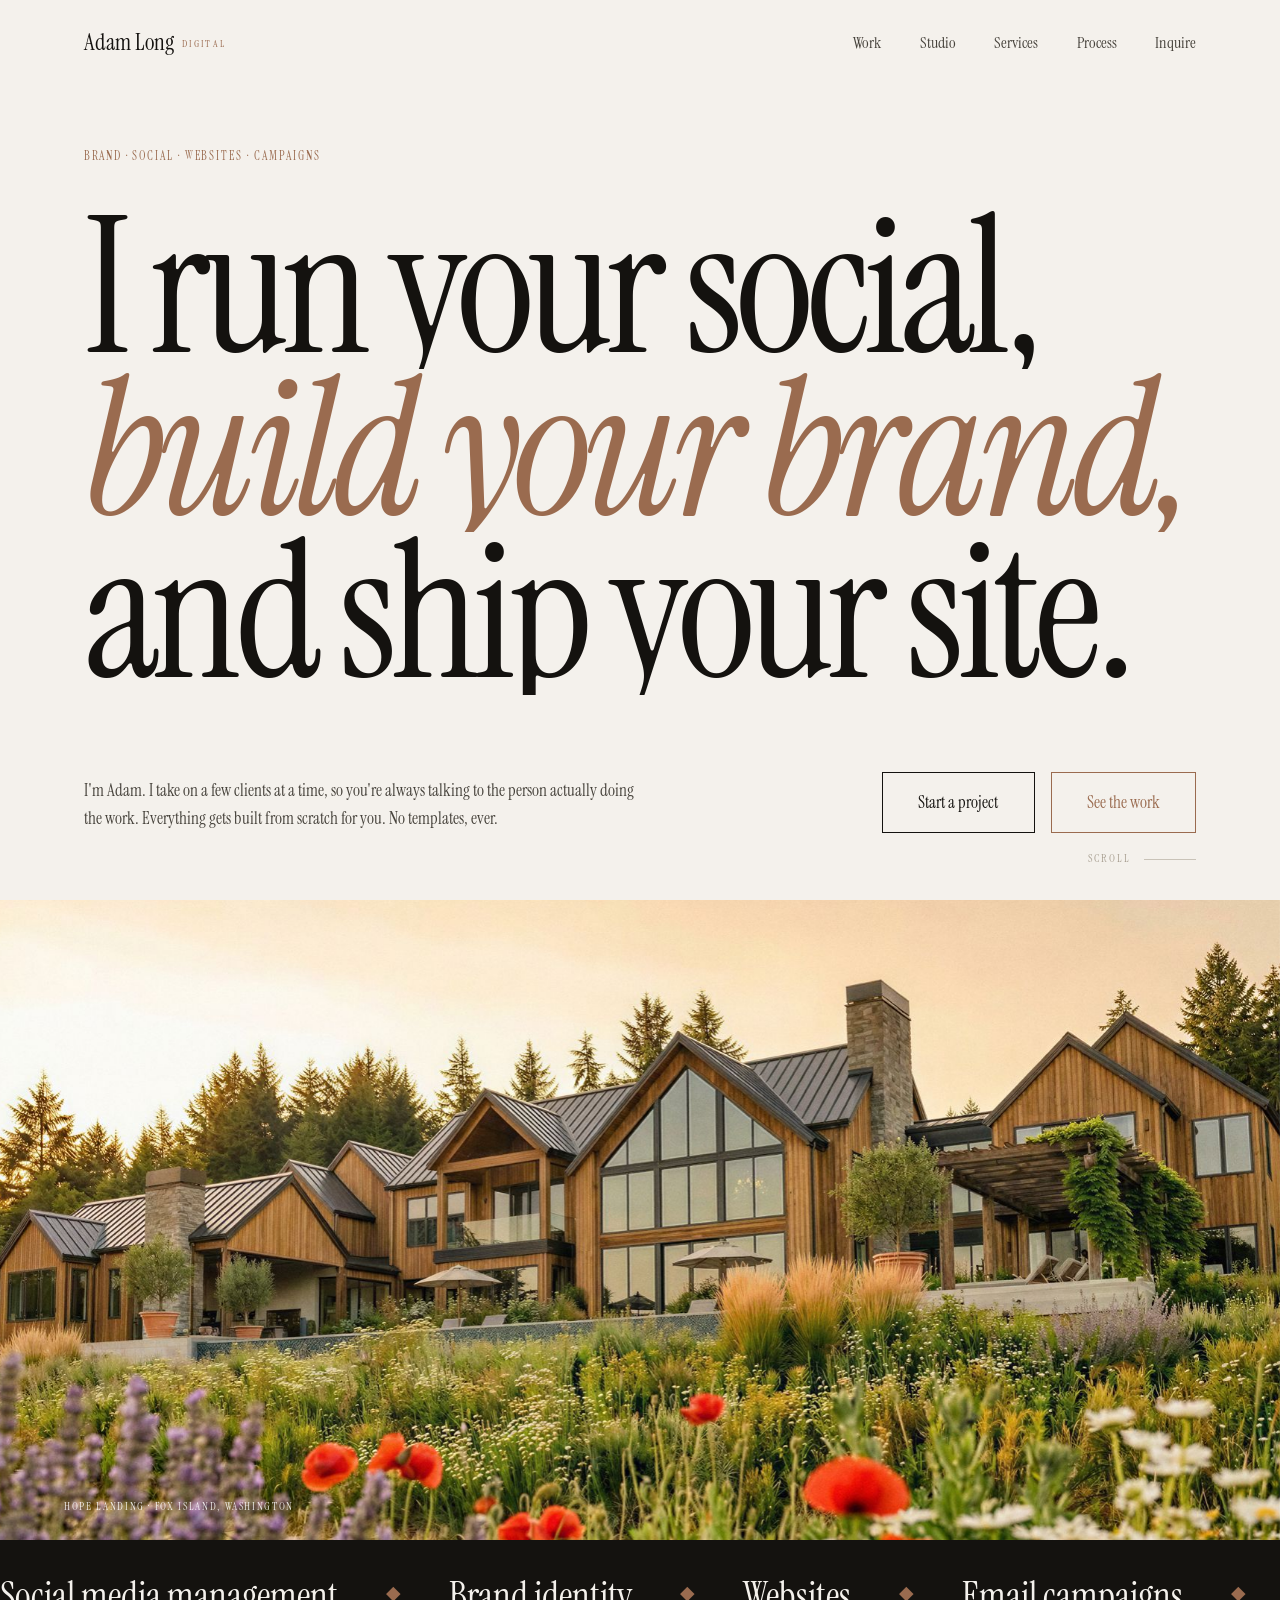
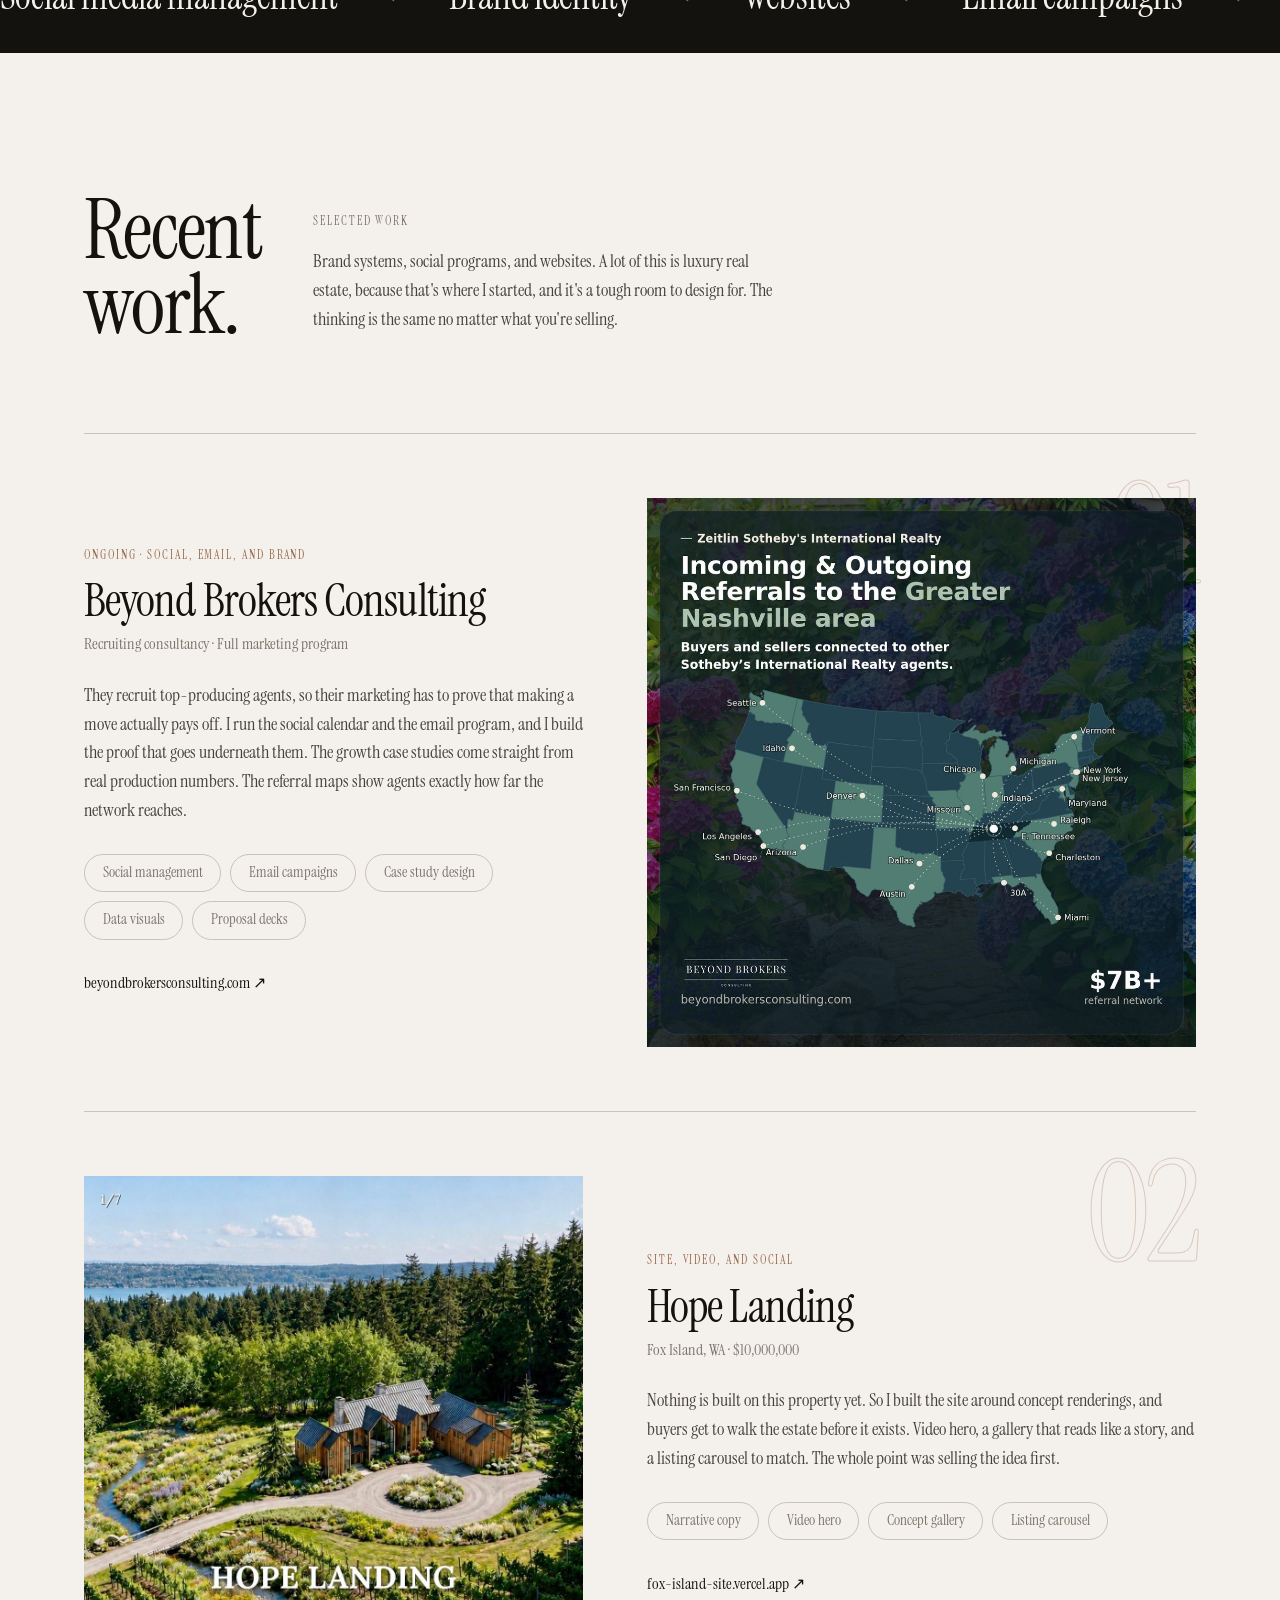
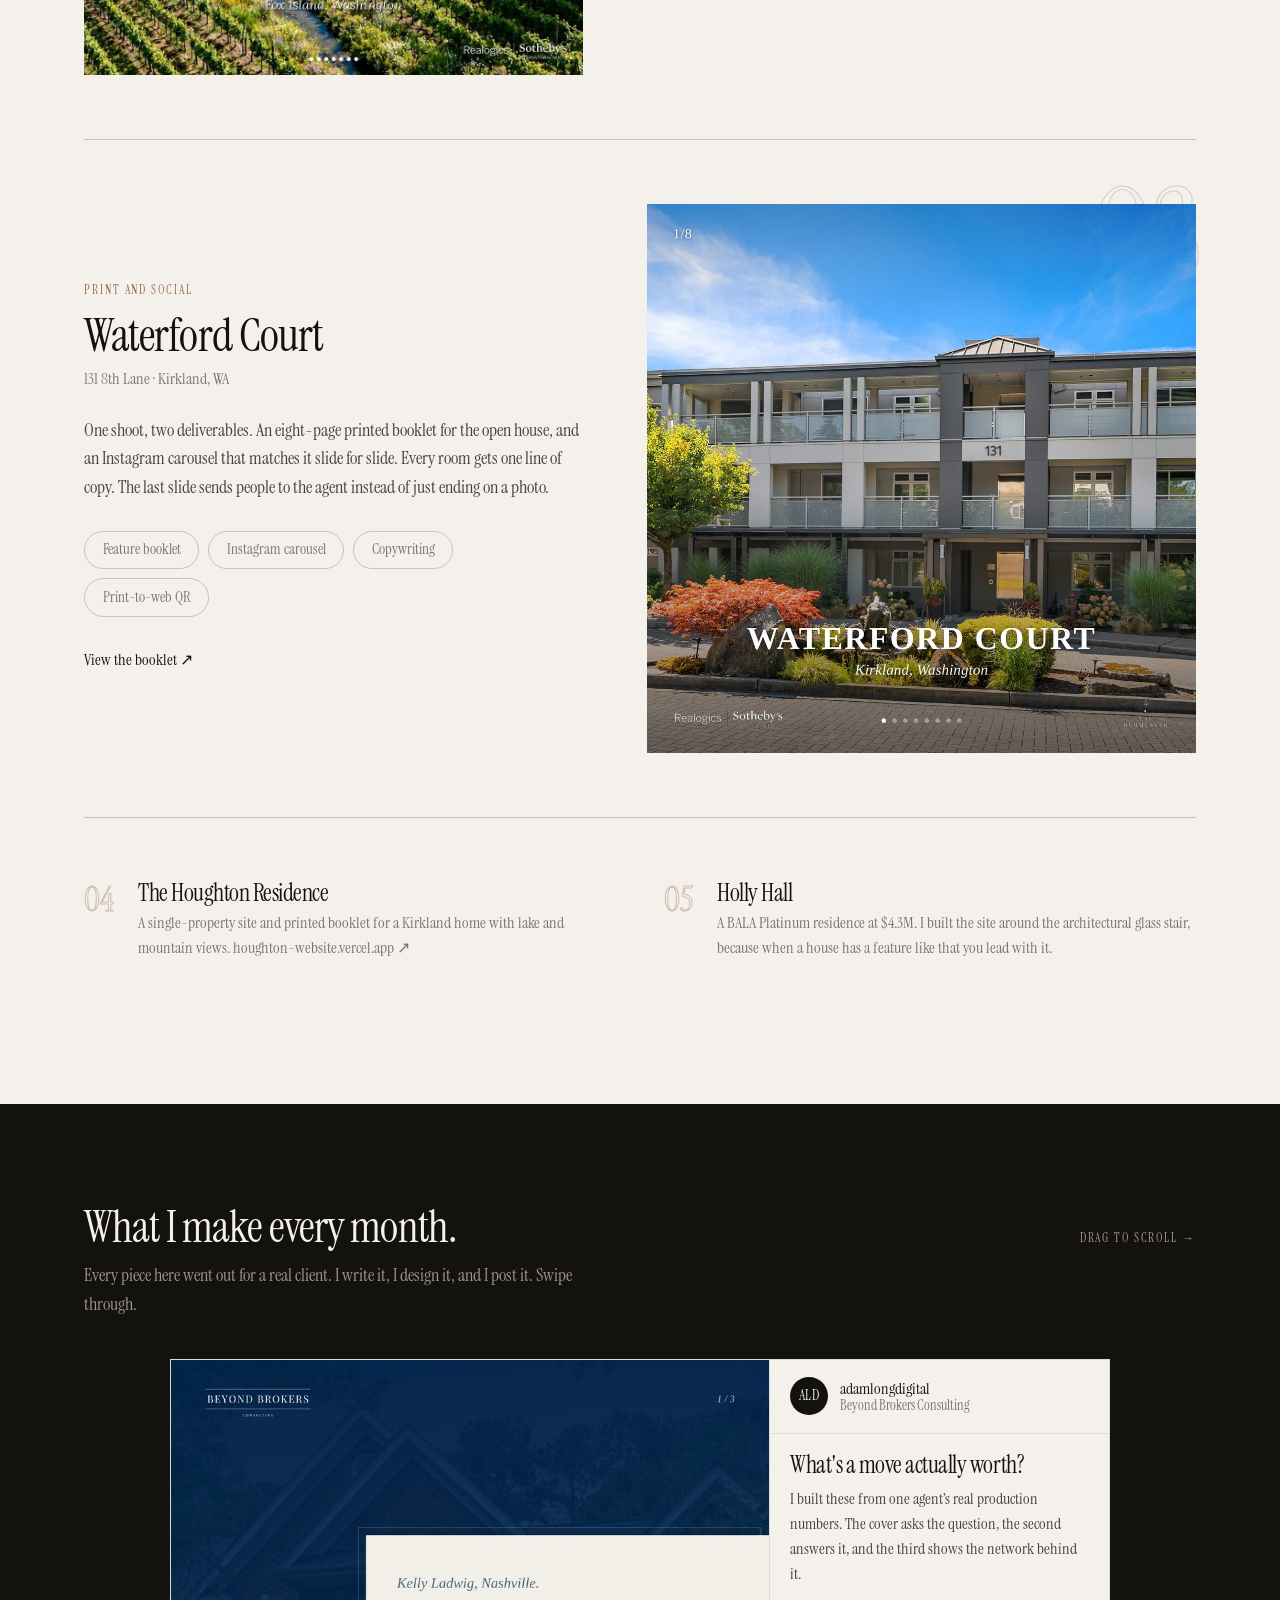
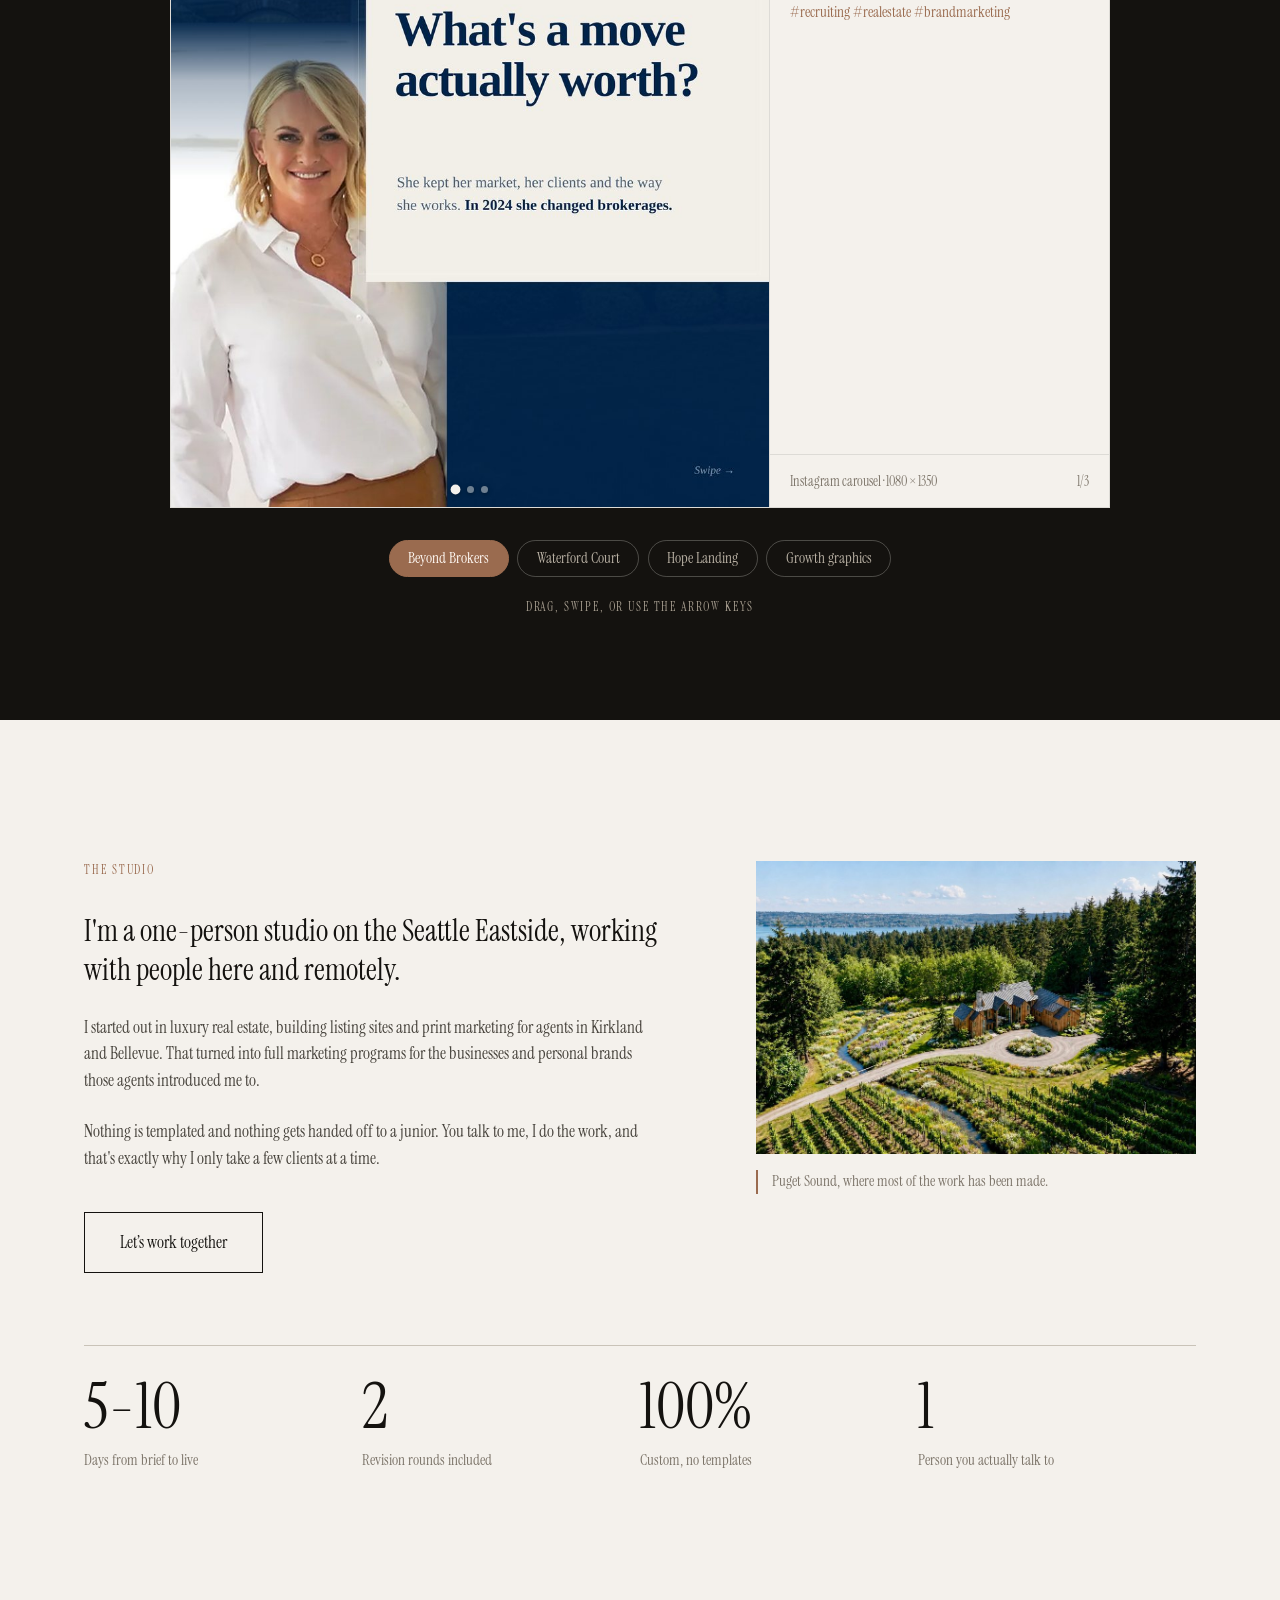
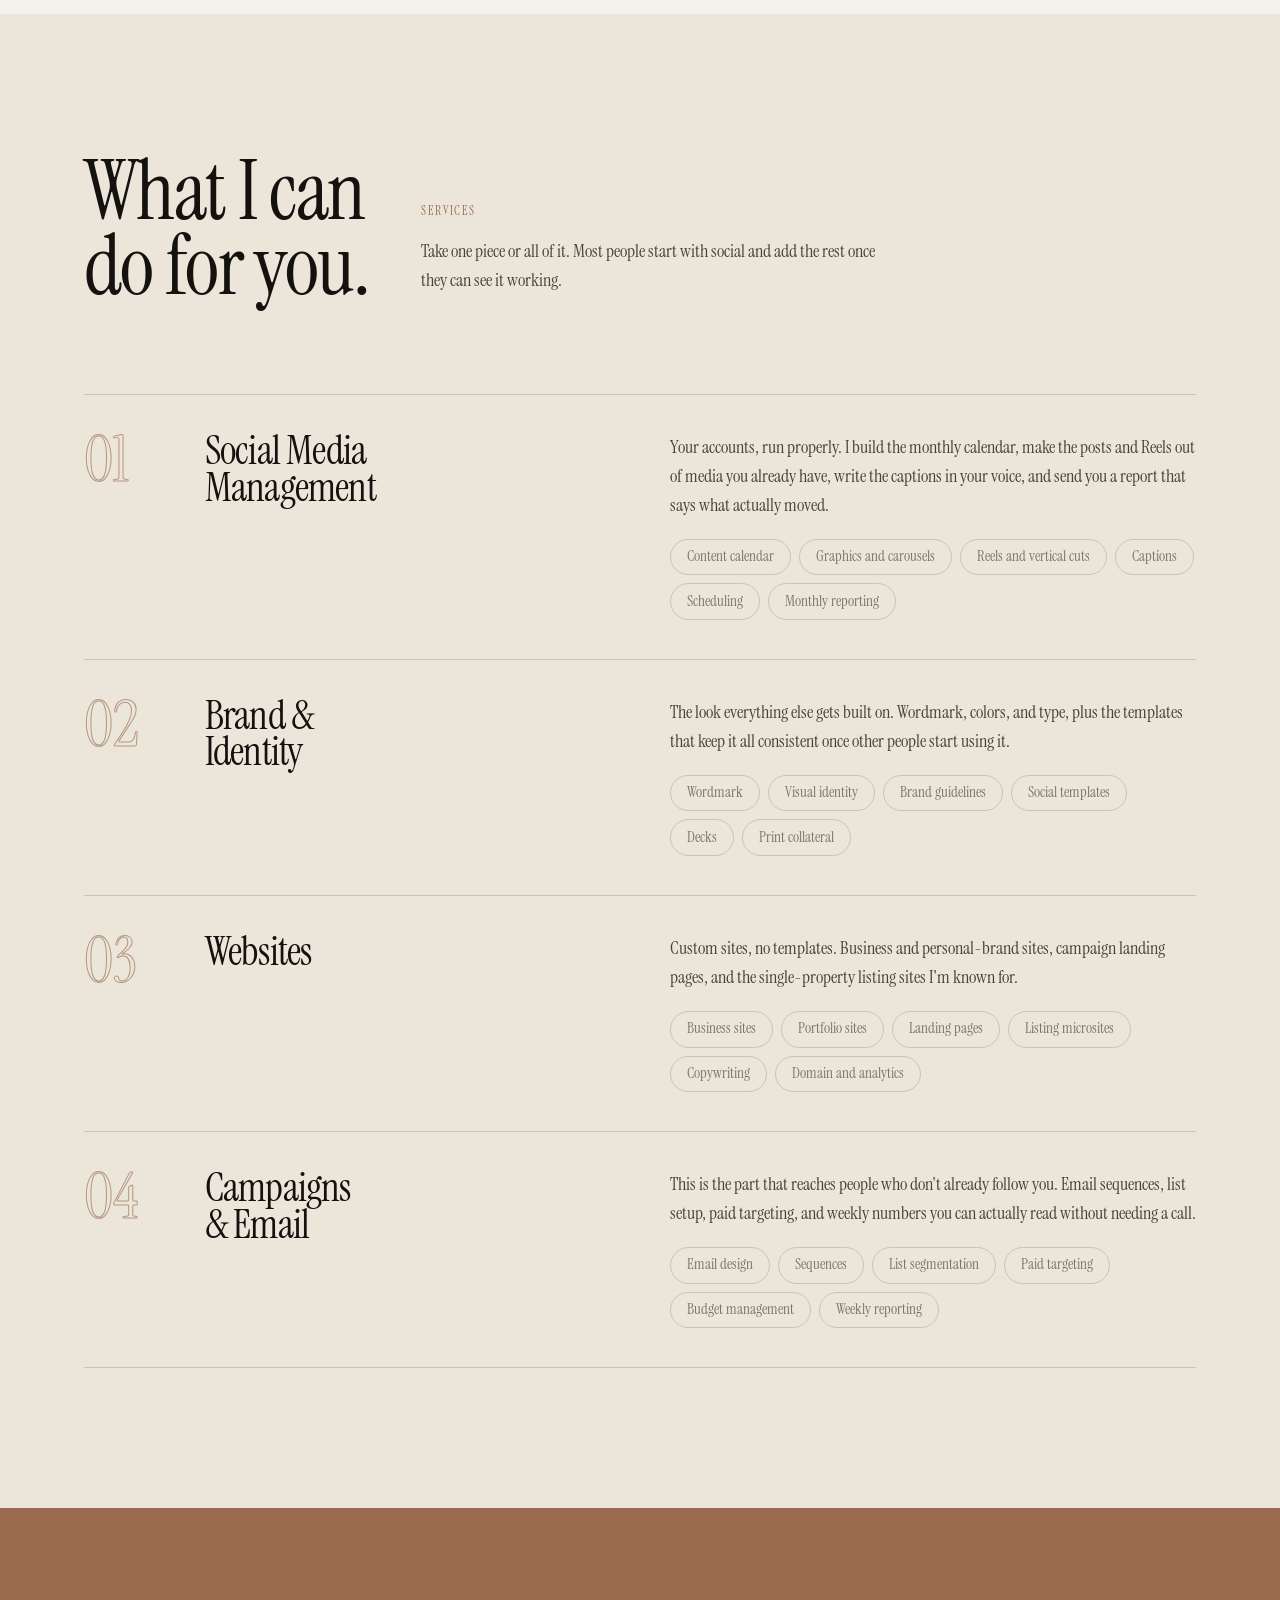
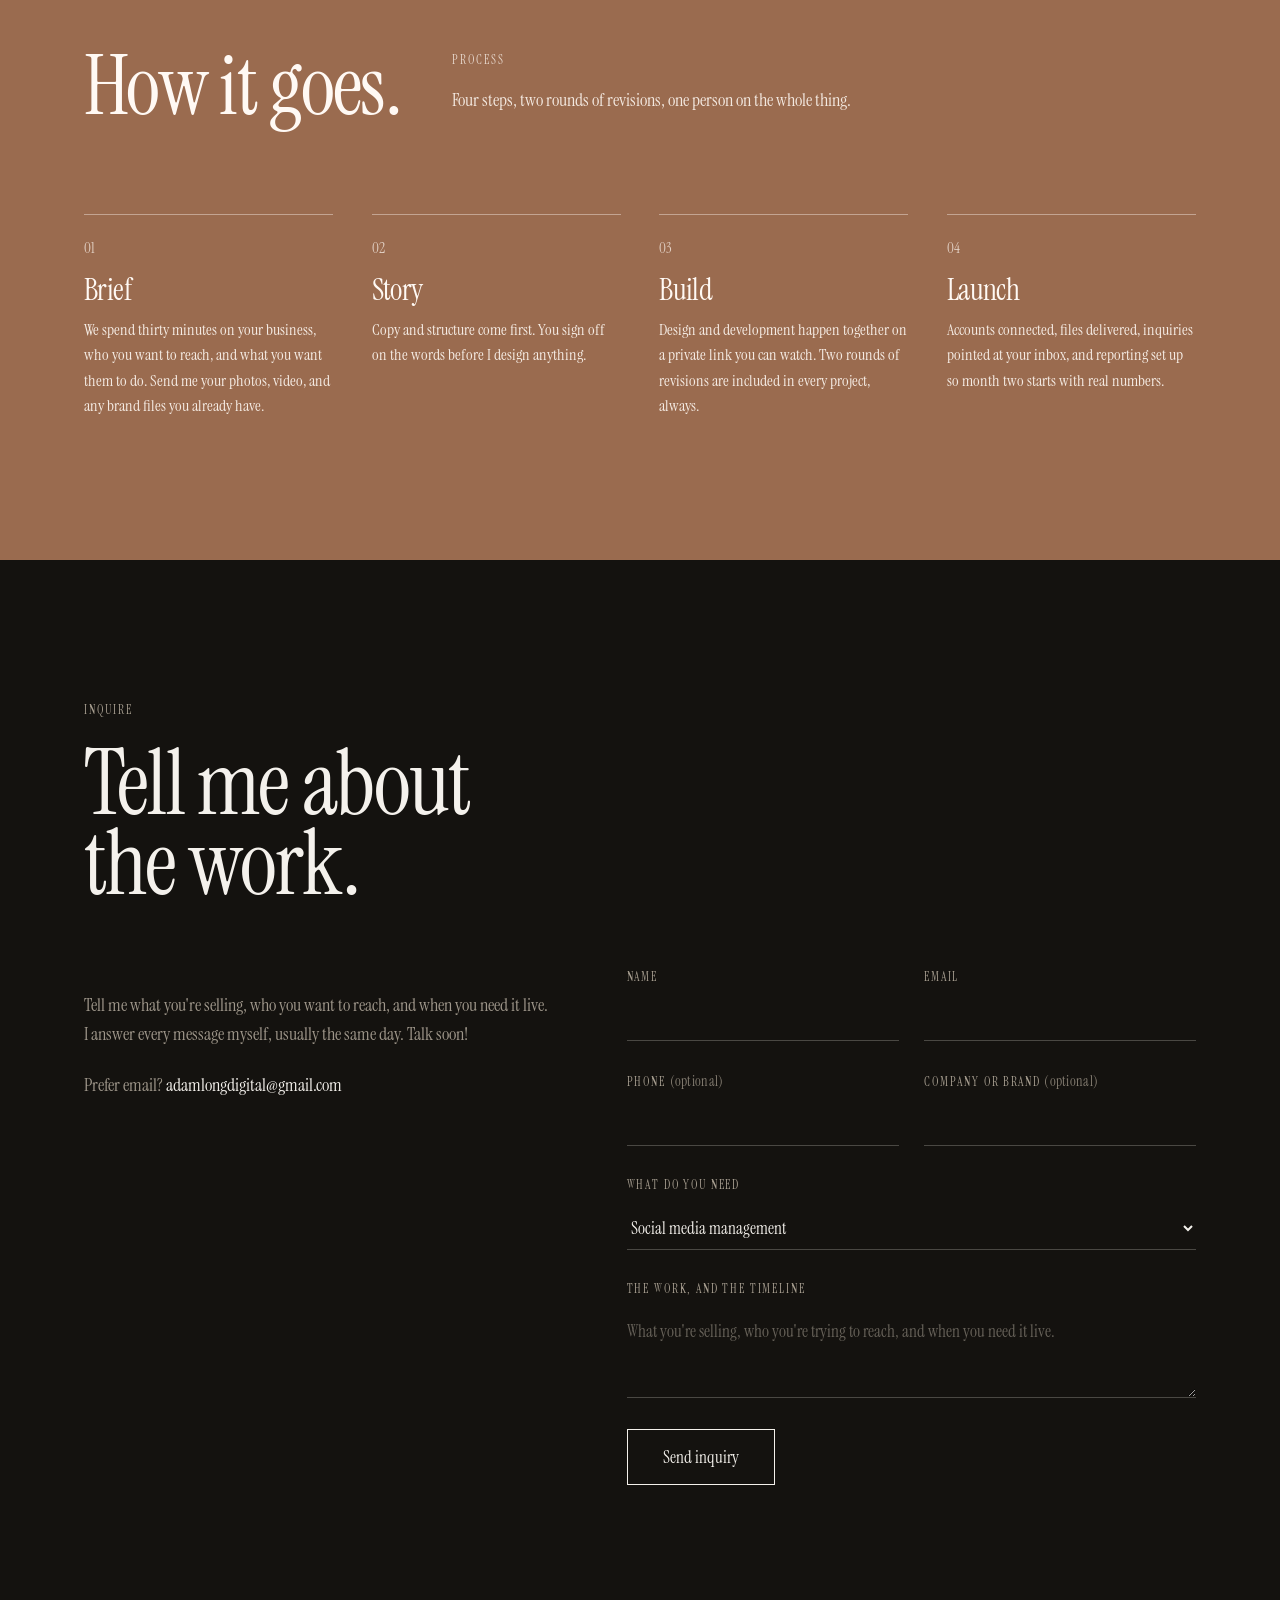
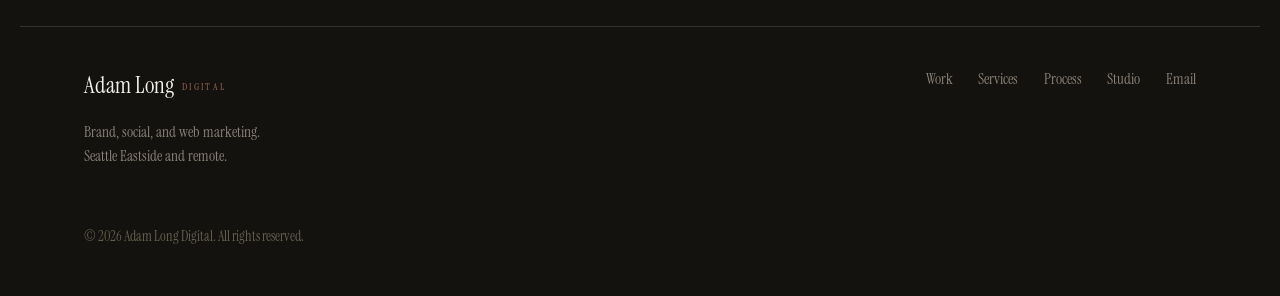
==== commit 4444f114: "Add files via upload" ====
--- a/index.html
+++ b/index.html
@@ -4,8 +4,8 @@
 <meta charset="utf-8">
 <meta name="viewport" content="width=device-width, initial-scale=1">
 <title>Adam Long Digital | Brand, Social, and Web Marketing</title>
-<meta name="description" content="A one-person marketing studio on the Seattle Eastside. Social media management, brand identity, custom websites, and campaigns for small businesses, personal brands, and luxury real estate.">
-<link rel="canonical" href="https://adam-long-digital.vercel.app/">
+<meta name="description" content="I’m a one-person marketing studio on the Seattle Eastside. Social media management, brand identity, custom websites, and campaigns for small businesses, personal brands, and luxury real estate.">
+<link rel="canonical" href="https://adamlongdigital.vercel.app/">
 <meta name="theme-color" content="#F4F1EC">
 
 <!-- favicon -->
@@ -18,17 +18,17 @@
 <!-- open graph -->
 <meta property="og:type" content="website">
 <meta property="og:site_name" content="Adam Long Digital">
-<meta property="og:url" content="https://adam-long-digital.vercel.app/">
+<meta property="og:url" content="https://adamlongdigital.vercel.app/">
 <meta property="og:title" content="Adam Long Digital | Brand, Social, and Web Marketing">
 <meta property="og:description" content="Social media management, brand identity, custom websites, and campaigns. One person, a few clients at a time.">
-<meta property="og:image" content="https://adam-long-digital.vercel.app/assets/og-hero.jpg">
+<meta property="og:image" content="https://adamlongdigital.vercel.app/assets/og-hero.jpg">
 <meta property="og:image:width" content="1200">
 <meta property="og:image:height" content="630">
 <meta property="og:image:alt" content="Adam Long Digital: marketing made one client at a time.">
 <meta name="twitter:card" content="summary_large_image">
 <meta name="twitter:title" content="Adam Long Digital | Brand, Social, and Web Marketing">
 <meta name="twitter:description" content="Social media management, brand identity, custom websites, and campaigns. One person, a few clients at a time.">
-<meta name="twitter:image" content="https://adam-long-digital.vercel.app/assets/og-hero.jpg">
+<meta name="twitter:image" content="https://adamlongdigital.vercel.app/assets/og-hero.jpg">
 
 <link rel="preconnect" href="https://fonts.googleapis.com">
 <link rel="preconnect" href="https://fonts.gstatic.com" crossorigin>
@@ -41,9 +41,9 @@
   "@type": "ProfessionalService",
   "name": "Adam Long Digital",
   "description": "Marketing studio offering social media management, brand identity, websites, and campaigns.",
-  "url": "https://adam-long-digital.vercel.app/",
+  "url": "https://adamlongdigital.vercel.app/",
   "email": "adamlongdigital@gmail.com",
-  "image": "https://adam-long-digital.vercel.app/assets/og-hero.jpg",
+  "image": "https://adamlongdigital.vercel.app/assets/og-hero.jpg",
   "areaServed": ["Kirkland, WA", "Bellevue, WA", "Seattle, WA", "Remote"],
   "founder": {"@type": "Person", "name": "Adam Long"},
   "makesOffer": [
@@ -71,12 +71,12 @@
 <section class="hero wrap">
   <span class="eyebrow clay rv">Brand &middot; Social &middot; Websites &middot; Campaigns</span>
   <h1 class="mega">
-    <span class="ln"><i>Marketing made</i></span>
-    <span class="ln"><i class="it">one client</i></span>
-    <span class="ln"><i>at a time.</i></span>
+    <span class="ln"><i>I run your social,</i></span>
+    <span class="ln"><i class="it">build your brand,</i></span>
+    <span class="ln"><i>and ship your site.</i></span>
   </h1>
   <div class="hero-foot rv">
-    <p>Adam Long Digital runs social accounts, builds brands, and ships custom websites. One person, a few clients at a time, and nothing that looks like it came out of a template.</p>
+    <p>I'm Adam. I take on a few clients at a time, so you're always talking to the person actually doing the work. Everything gets built from scratch for you. No templates, ever.</p>
     <div class="hero-cta">
       <a class="btn" href="#inquire"><span>Start a project</span></a>
       <a class="btn clay" href="#work"><span>See the work</span></a>
@@ -99,8 +99,8 @@
 
 <section id="work" class="wrap">
   <div class="sec-head rv">
-    <h2>Recent<br>projects.</h2>
-    <div class="side"><span class="eyebrow">Selected Work</span><p style="margin-top:1rem">Brand systems, social programs, and sites. A lot of it is luxury real estate, because that is where the studio started and it is a hard room to design for.</p></div>
+    <h2>Recent<br>work.</h2>
+    <div class="side"><span class="eyebrow">Selected Work</span><p style="margin-top:1rem">Brand systems, social programs, and websites. A lot of this is luxury real estate, because that's where I started, and it's a tough room to design for. The thinking is the same no matter what you're selling.</p></div>
   </div>
 
   <article class="case rv">
@@ -111,7 +111,7 @@
         <span class="eyebrow clay">Ongoing &middot; Social, email, and brand</span>
         <h3>Beyond Brokers Consulting</h3>
         <p class="meta">Recruiting consultancy &middot; Full marketing program</p>
-        <p>A consultancy that recruits top-producing agents needed marketing that proved it works. The studio runs the social calendar and the email program, and builds the proof behind them: agent growth case studies drawn from real production numbers, referral network maps, and campaign assets that hold the brand together across every channel.</p>
+        <p>They recruit top-producing agents, so their marketing has to prove that making a move actually pays off. I run the social calendar and the email program, and I build the proof that goes underneath them. The growth case studies come straight from real production numbers. The referral maps show agents exactly how far the network reaches.</p>
         <div class="tags"><span>Social management</span><span>Email campaigns</span><span>Case study design</span><span>Data visuals</span><span>Proposal decks</span></div>
         <a class="visit link-sweep" href="https://beyondbrokersconsulting.com" target="_blank" rel="noopener">beyondbrokersconsulting.com &#8599;</a>
       </div>
@@ -126,7 +126,7 @@
         <span class="eyebrow clay">Site, video, and social</span>
         <h3>Hope Landing</h3>
         <p class="meta">Fox Island, WA &middot; $10,000,000</p>
-        <p>A waterfront parcel with nothing built on it yet, and a history as a landing for the island's mail. The site was built around concept renderings so buyers could walk the estate before it exists, with a video hero, a narrative gallery, and a matching listing carousel for social.</p>
+        <p>Nothing is built on this property yet. So I built the site around concept renderings, and buyers get to walk the estate before it exists. Video hero, a gallery that reads like a story, and a listing carousel to match. The whole point was selling the idea first.</p>
         <div class="tags"><span>Narrative copy</span><span>Video hero</span><span>Concept gallery</span><span>Listing carousel</span></div>
         <a class="visit link-sweep" href="https://fox-island-site.vercel.app" target="_blank" rel="noopener">fox-island-site.vercel.app &#8599;</a>
       </div>
@@ -141,7 +141,7 @@
         <span class="eyebrow clay">Print and social</span>
         <h3>Waterford Court</h3>
         <p class="meta">131 8th Lane &middot; Kirkland, WA</p>
-        <p>An eight-page printed feature booklet and a matching Instagram carousel, built from one shoot. Section titles carry the rooms, a particulars list handles the specs, and the closing slides route people to the agent instead of ending on a photo.</p>
+        <p>One shoot, two deliverables. An eight-page printed booklet for the open house, and an Instagram carousel that matches it slide for slide. Every room gets one line of copy. The last slide sends people to the agent instead of just ending on a photo.</p>
         <div class="tags"><span>Feature booklet</span><span>Instagram carousel</span><span>Copywriting</span><span>Print-to-web QR</span></div>
         <a class="visit link-sweep" href="#">View the booklet &#8599;</a>
       </div>
@@ -149,8 +149,8 @@
   </article>
 
   <div class="mini-row rv">
-    <div class="mini"><span class="n">04</span><div><h4>The Houghton Residence</h4><p>Single-property site and printed booklet for a Kirkland residence with lake and mountain views. <a class="link-sweep" href="https://houghton-website.vercel.app" target="_blank" rel="noopener">houghton-website.vercel.app &#8599;</a></p></div></div>
-    <div class="mini"><span class="n">05</span><div><h4>Holly Hall</h4><p>BALA Platinum residence, $4.3M. Narrative site built around an architectural glass stair, with a particulars table and magazine-paced gallery.</p></div></div>
+    <div class="mini"><span class="n">04</span><div><h4>The Houghton Residence</h4><p>A single-property site and printed booklet for a Kirkland home with lake and mountain views. <a class="link-sweep" href="https://houghton-website.vercel.app" target="_blank" rel="noopener">houghton-website.vercel.app &#8599;</a></p></div></div>
+    <div class="mini"><span class="n">05</span><div><h4>Holly Hall</h4><p>A BALA Platinum residence at $4.3M. I built the site around the architectural glass stair, because when a house has a feature like that you lead with it.</p></div></div>
   </div>
 </section>
 
@@ -158,8 +158,8 @@
   <div class="wrap">
     <div class="head rv">
       <div>
-        <h3>What gets made every month.</h3>
-        <p>Every piece below came out of the studio for a client. Same hands on the copy, the design, and the posting schedule.</p>
+        <h3>What I make every month.</h3>
+        <p>Every piece here went out for a real client. I write it, I design it, and I post it. Swipe through.</p>
       </div>
       <span class="eyebrow">Drag to scroll &#8594;</span>
     </div>
@@ -196,10 +196,10 @@
   <div class="about-grid">
     <div class="rv">
       <span class="eyebrow clay" style="margin-bottom:2rem">The Studio</span>
-      <p class="big">A one-person studio on the Seattle Eastside, working here and remotely.</p>
-      <p>The work started in luxury real estate, building listing sites and print marketing for agents in Kirkland and Bellevue, and grew into full marketing programs for the businesses and personal brands those agents introduced.</p>
-      <p>Nothing is templated and nothing gets handed to a junior. You talk to the person designing, writing, and shipping the work, which is why the studio only takes a few clients at a time.</p>
-      <a class="btn" href="#inquire" style="margin-top:2.5rem"><span>Work with the studio</span></a>
+      <p class="big">I'm a one-person studio on the Seattle Eastside, working with people here and remotely.</p>
+      <p>I started out in luxury real estate, building listing sites and print marketing for agents in Kirkland and Bellevue. That turned into full marketing programs for the businesses and personal brands those agents introduced me to.</p>
+      <p>Nothing is templated and nothing gets handed off to a junior. You talk to me, I do the work, and that's exactly why I only take a few clients at a time.</p>
+      <a class="btn" href="#inquire" style="margin-top:2.5rem"><span>Let’s work together</span></a>
     </div>
     <div class="rv">
       <div class="about-media"><img src="assets/case-aerial.jpg" alt="Aerial view of a Puget Sound property"></div>
@@ -217,20 +217,20 @@
 <section id="services" class="services">
   <div class="wrap">
     <div class="sec-head rv">
-      <h2>What the<br>studio does.</h2>
-      <div class="side"><span class="eyebrow clay">Services</span><p style="margin-top:1rem">Take one piece or the whole program. Most clients start with social and add the rest once they can see it working.</p></div>
+      <h2>What I can<br>do for you.</h2>
+      <div class="side"><span class="eyebrow clay">Services</span><p style="margin-top:1rem">Take one piece or all of it. Most people start with social and add the rest once they can see it working.</p></div>
     </div>
     <div class="svc rv"><span class="n">01</span><h3>Social Media<br>Management</h3><div class="desc">
-      <p>Your accounts, run properly. A monthly content calendar, posts and Reels made from media you already have, captions written in your voice, and a report that says what actually moved.</p>
+      <p>Your accounts, run properly. I build the monthly calendar, make the posts and Reels out of media you already have, write the captions in your voice, and send you a report that says what actually moved.</p>
       <ul><li>Content calendar</li><li>Graphics and carousels</li><li>Reels and vertical cuts</li><li>Captions</li><li>Scheduling</li><li>Monthly reporting</li></ul></div></div>
     <div class="svc rv"><span class="n">02</span><h3>Brand &amp;<br>Identity</h3><div class="desc">
-      <p>The look everything else is built on. A wordmark, palette, and type system, plus the templates that keep it consistent once other people start using it.</p>
+      <p>The look everything else gets built on. Wordmark, colors, and type, plus the templates that keep it all consistent once other people start using it.</p>
       <ul><li>Wordmark</li><li>Visual identity</li><li>Brand guidelines</li><li>Social templates</li><li>Decks</li><li>Print collateral</li></ul></div></div>
     <div class="svc rv"><span class="n">03</span><h3>Websites</h3><div class="desc">
-      <p>Custom sites, no templates. Business and personal-brand sites, campaign landing pages, and the single-property listing microsites the studio is known for.</p>
+      <p>Custom sites, no templates. Business and personal-brand sites, campaign landing pages, and the single-property listing sites I'm known for.</p>
       <ul><li>Business sites</li><li>Portfolio sites</li><li>Landing pages</li><li>Listing microsites</li><li>Copywriting</li><li>Domain and analytics</li></ul></div></div>
     <div class="svc rv"><span class="n">04</span><h3>Campaigns<br>&amp; Email</h3><div class="desc">
-      <p>The part that reaches people who are not already following you. Email sequences, list setup, paid targeting, and weekly numbers you can read without a call.</p>
+      <p>This is the part that reaches people who don't already follow you. Email sequences, list setup, paid targeting, and weekly numbers you can actually read without needing a call.</p>
       <ul><li>Email design</li><li>Sequences</li><li>List segmentation</li><li>Paid targeting</li><li>Budget management</li><li>Weekly reporting</li></ul></div></div>
   </div>
 </section>
@@ -239,13 +239,13 @@
   <div class="wrap">
     <div class="sec-head rv">
       <h2>How it goes.</h2>
-      <div class="side"><span class="eyebrow">Process</span><p style="margin-top:1rem">Four steps, two revision rounds, one person on the whole thing.</p></div>
+      <div class="side"><span class="eyebrow">Process</span><p style="margin-top:1rem">Four steps, two rounds of revisions, one person on the whole thing.</p></div>
     </div>
     <div class="steps">
-      <div class="step rv"><span class="n">01</span><h3>Brief</h3><p>Thirty minutes on the business, who you want reaching, and what you want them to do. Photos, video, and brand files get collected here.</p></div>
-      <div class="step rv"><span class="n">02</span><h3>Story</h3><p>Copy and structure come first. You sign off on the words before any design work starts.</p></div>
-      <div class="step rv"><span class="n">03</span><h3>Build</h3><p>Design and development run together on a private staging link. Two rounds of revisions are included in every project.</p></div>
-      <div class="step rv"><span class="n">04</span><h3>Launch</h3><p>Accounts connected, assets delivered, inquiries pointed at your inbox, and reporting set up so month two starts with numbers.</p></div>
+      <div class="step rv"><span class="n">01</span><h3>Brief</h3><p>We spend thirty minutes on your business, who you want to reach, and what you want them to do. Send me your photos, video, and any brand files you already have.</p></div>
+      <div class="step rv"><span class="n">02</span><h3>Story</h3><p>Copy and structure come first. You sign off on the words before I design anything.</p></div>
+      <div class="step rv"><span class="n">03</span><h3>Build</h3><p>Design and development happen together on a private link you can watch. Two rounds of revisions are included in every project, always.</p></div>
+      <div class="step rv"><span class="n">04</span><h3>Launch</h3><p>Accounts connected, files delivered, inquiries pointed at your inbox, and reporting set up so month two starts with real numbers.</p></div>
     </div>
   </div>
 </section>
@@ -256,7 +256,7 @@
     <h2 class="rv">Tell me about<br>the work.</h2>
     <div class="inq-grid">
       <div class="rv">
-        <p>What you are selling, who you want reaching, and when you need it live. I answer every inquiry personally, usually the same day.</p>
+        <p>Tell me what you're selling, who you want to reach, and when you need it live. I answer every message myself, usually the same day. Talk soon!</p>
         <p>Prefer email? <a class="mail link-sweep" href="mailto:adamlongdigital@gmail.com">adamlongdigital@gmail.com</a></p>
       </div>
       <form class="rv" action="mailto:adamlongdigital@gmail.com" method="post" enctype="text/plain">
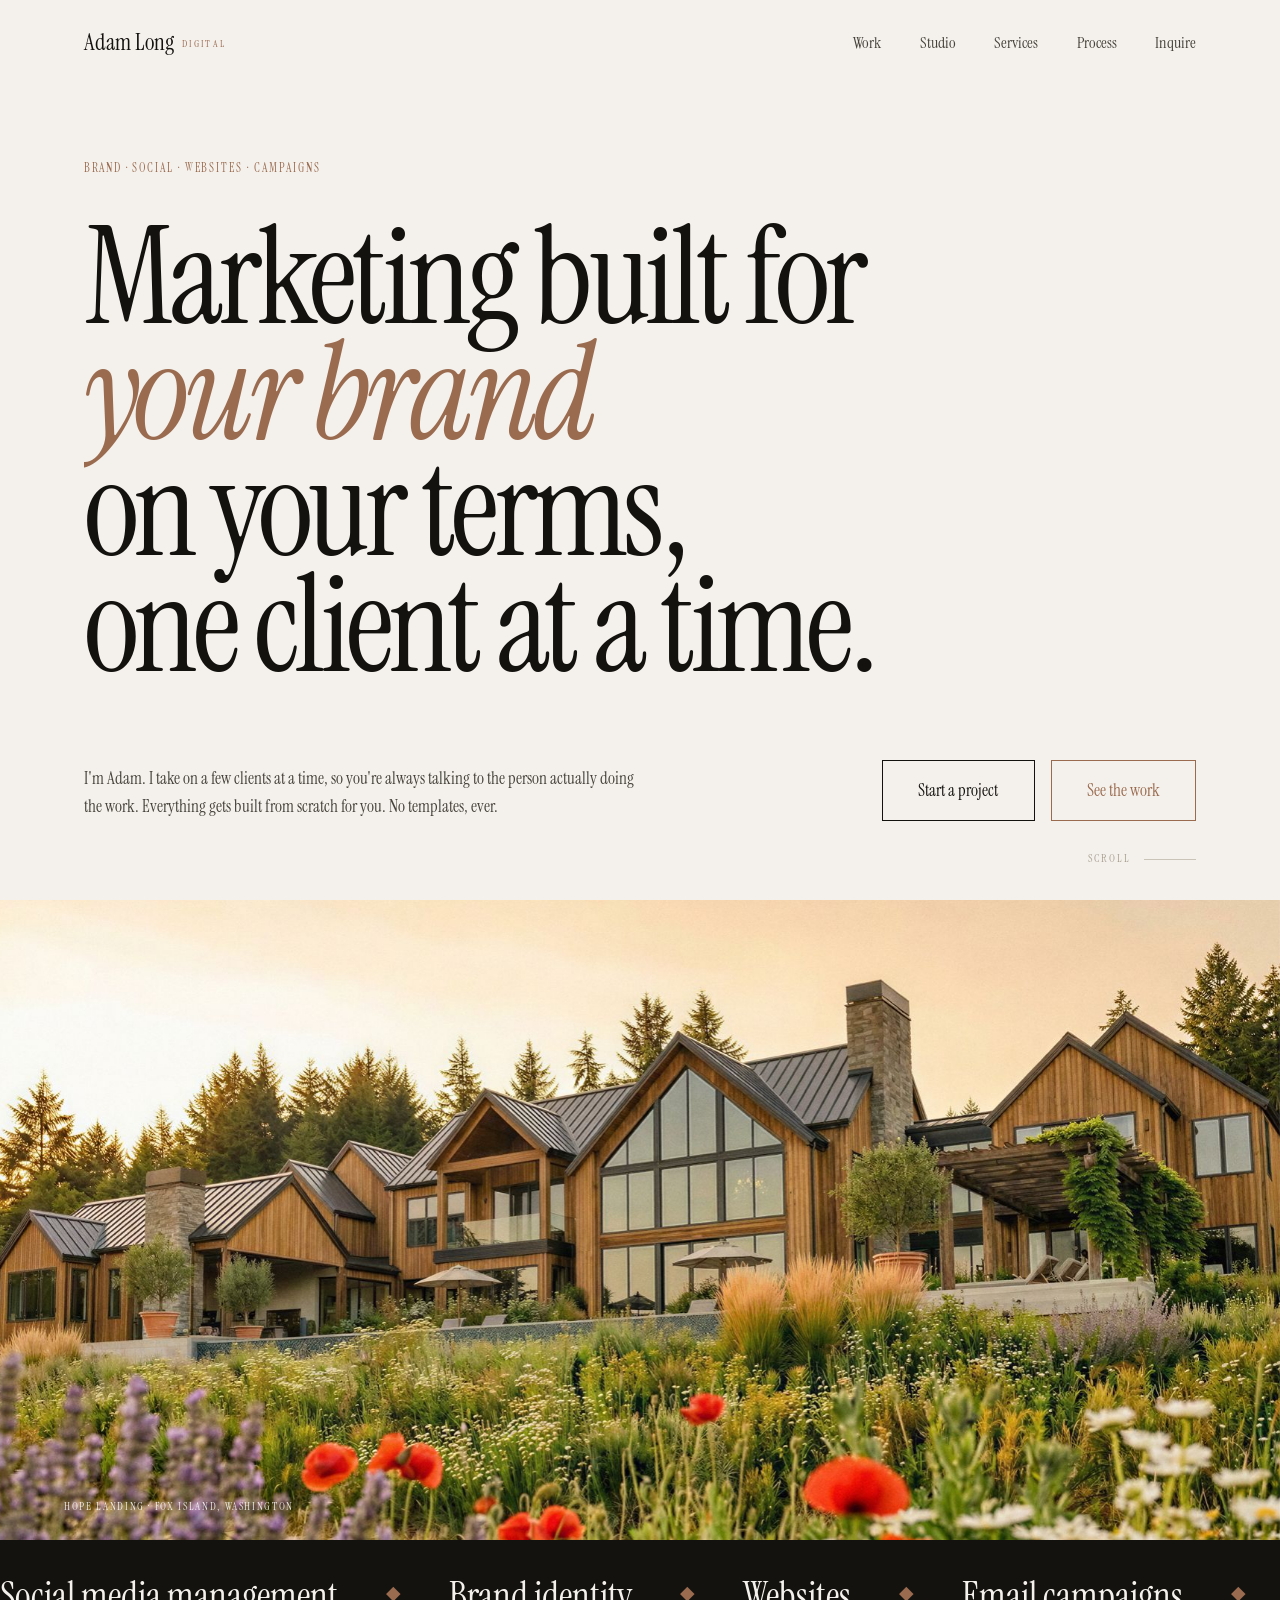
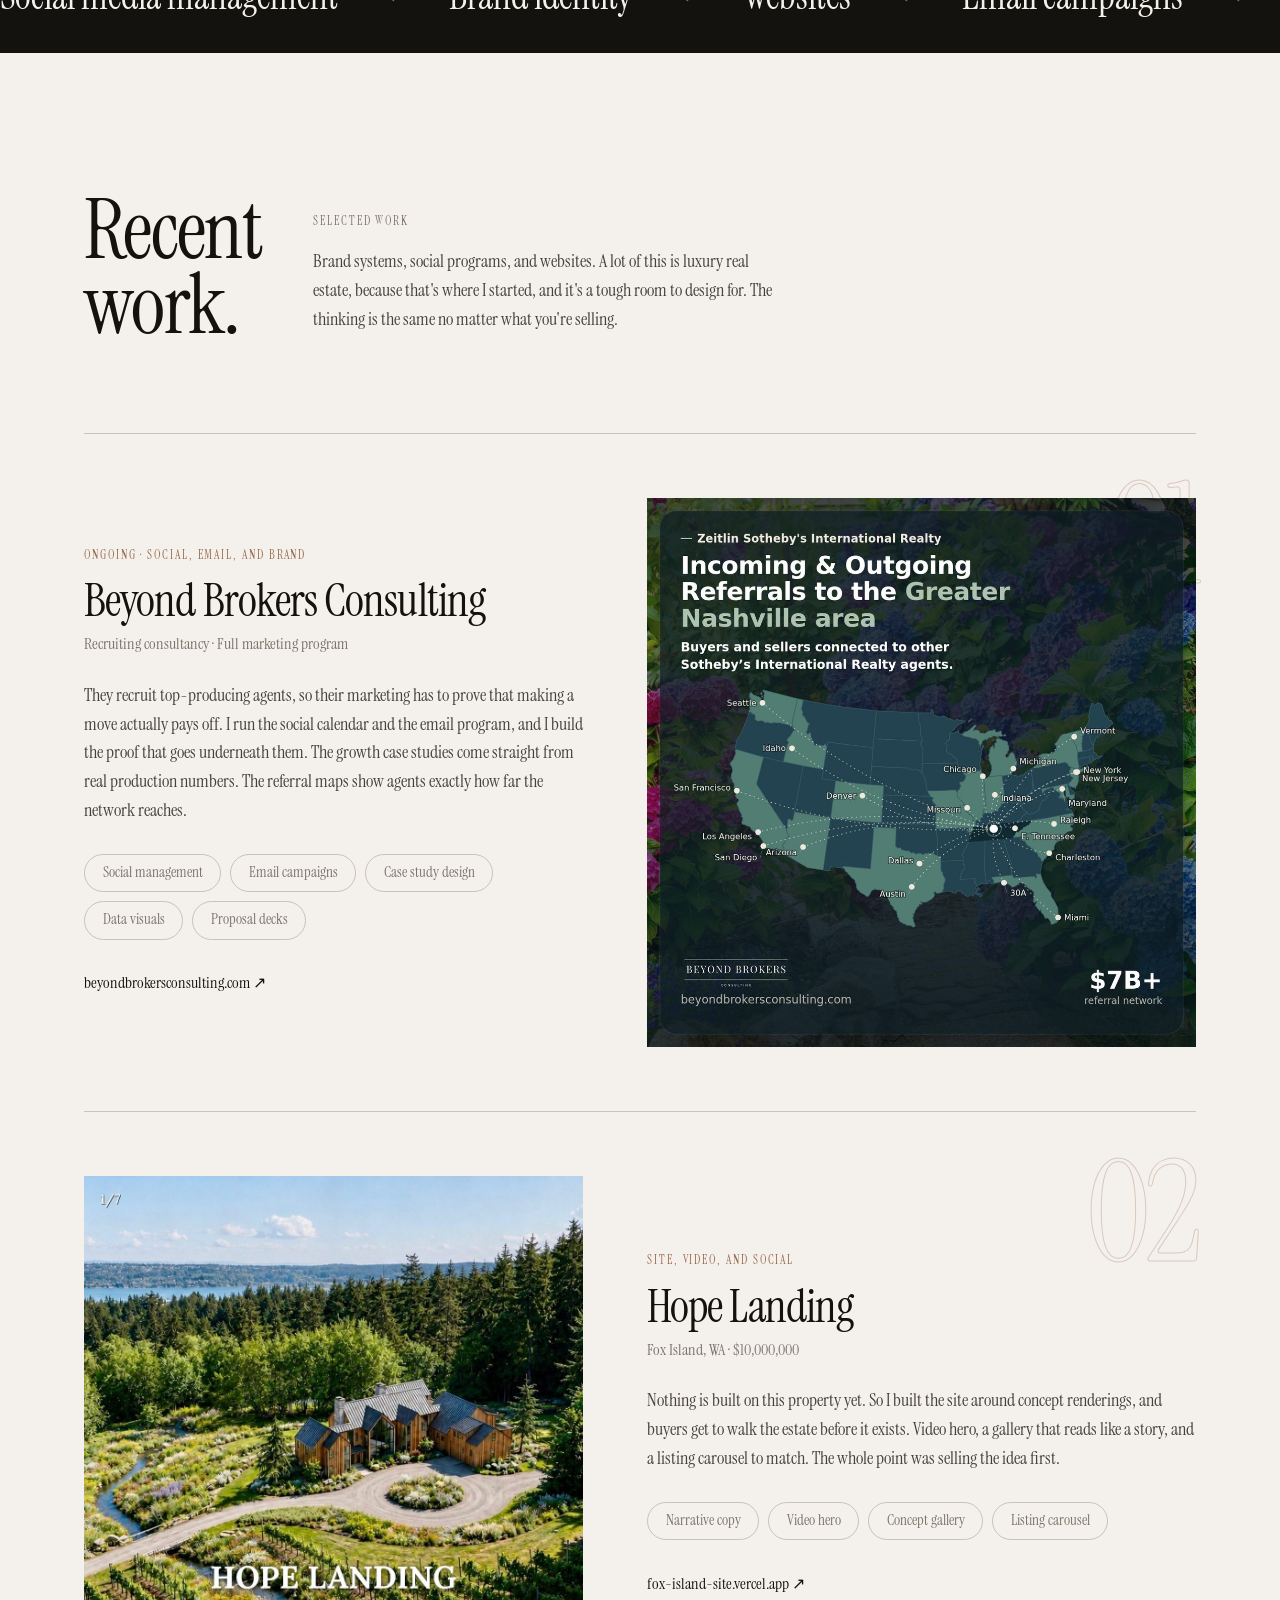
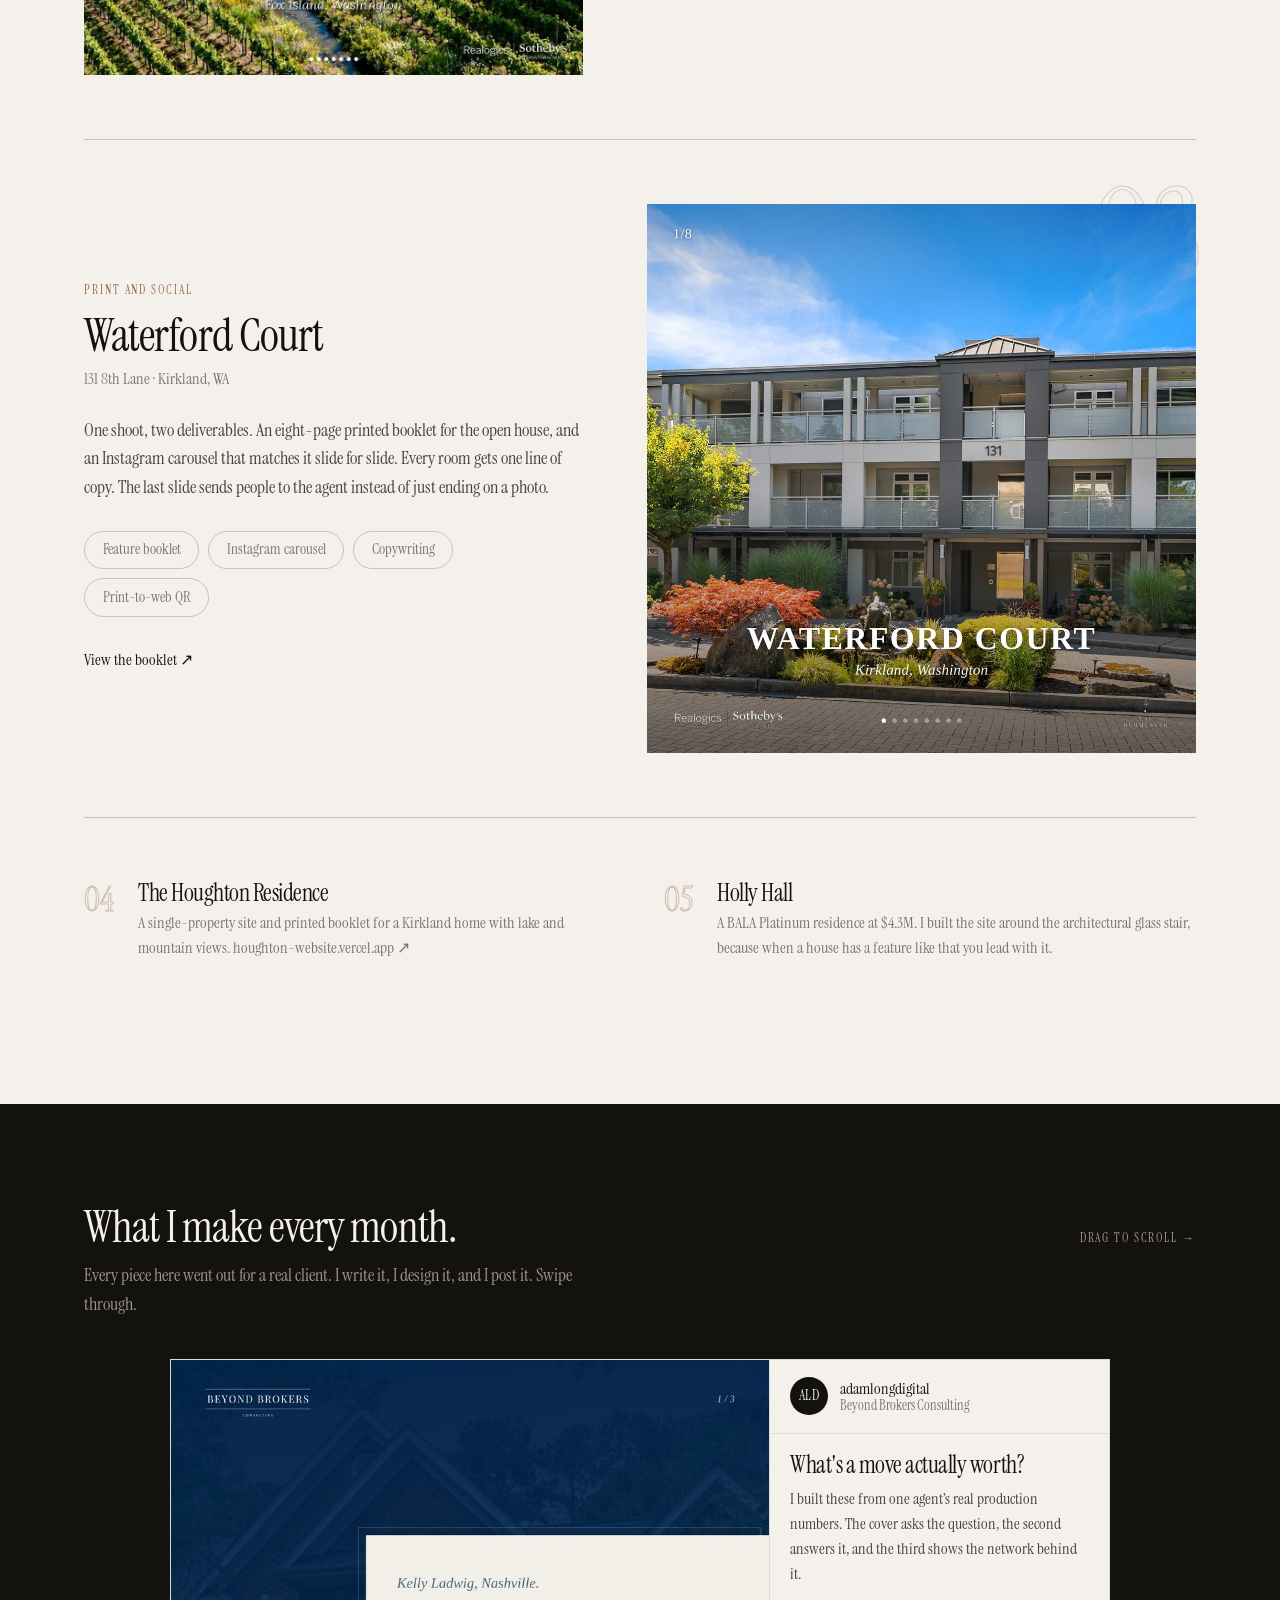
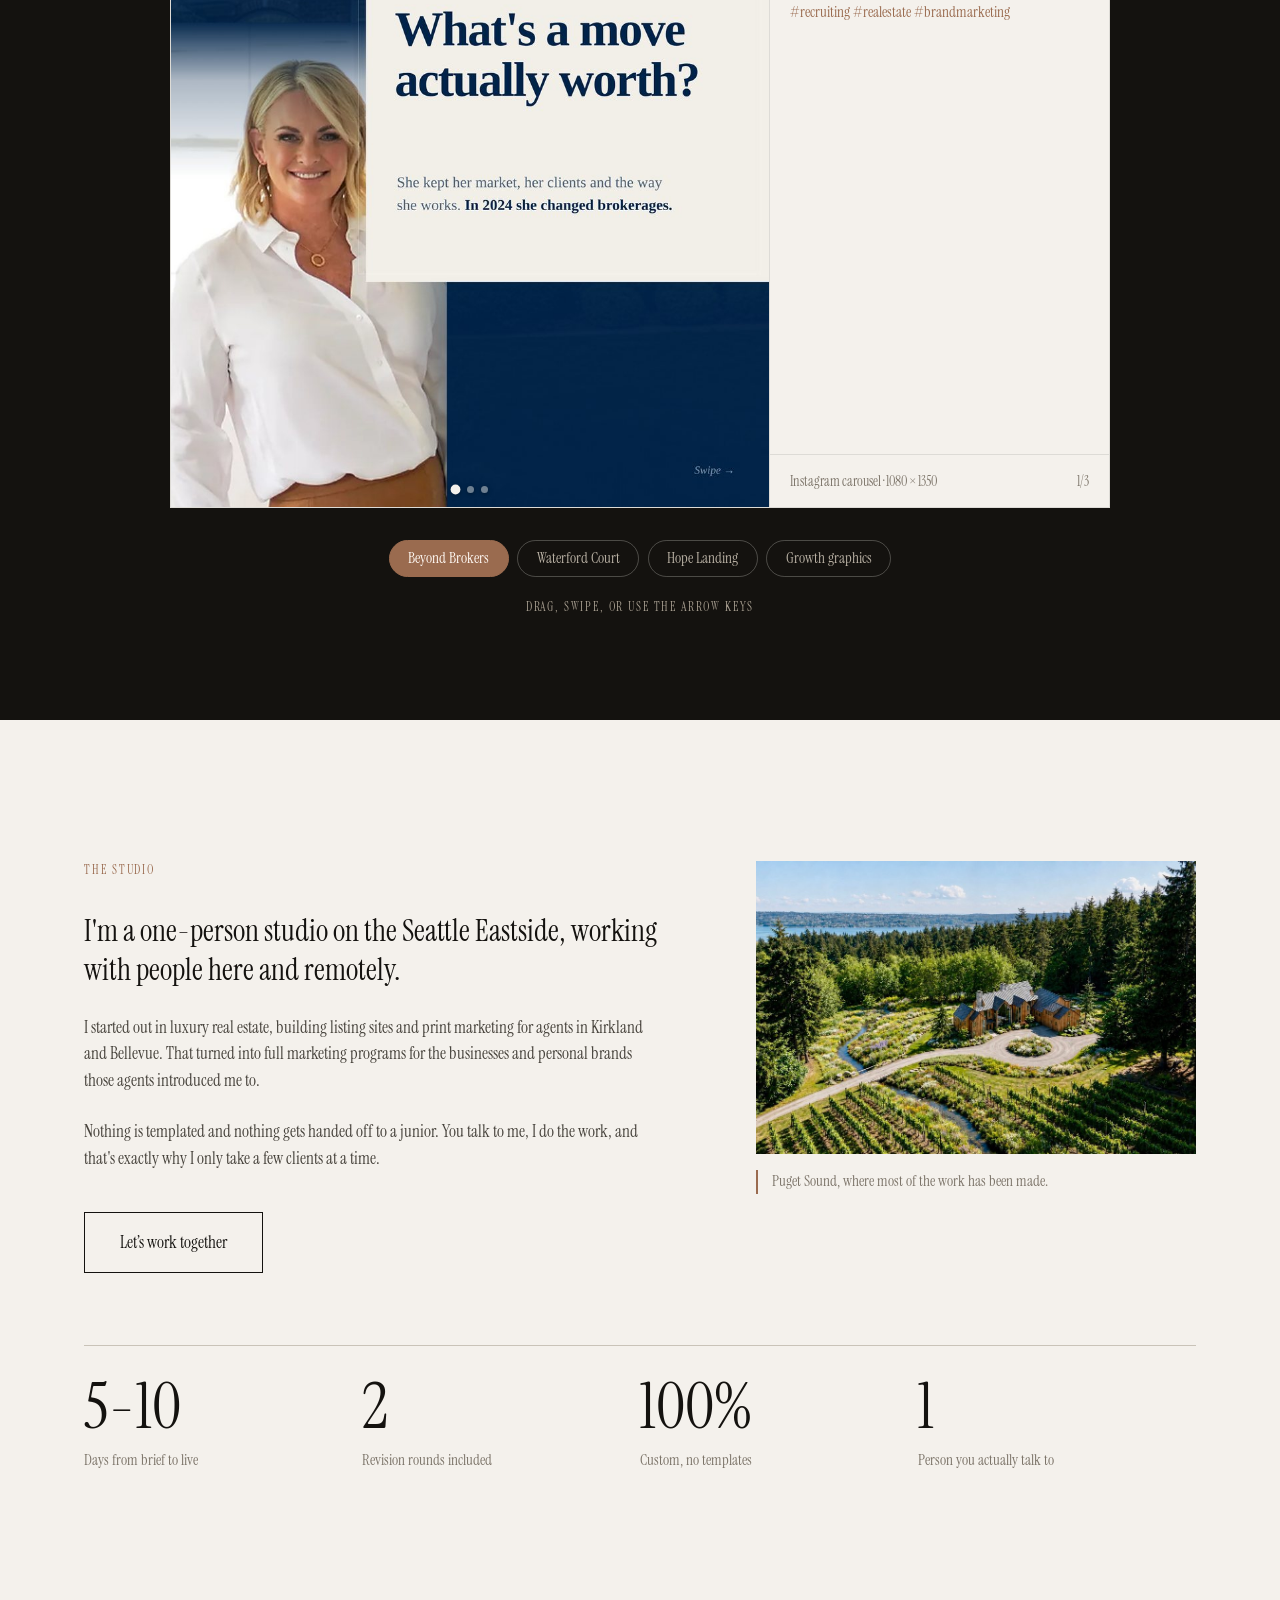
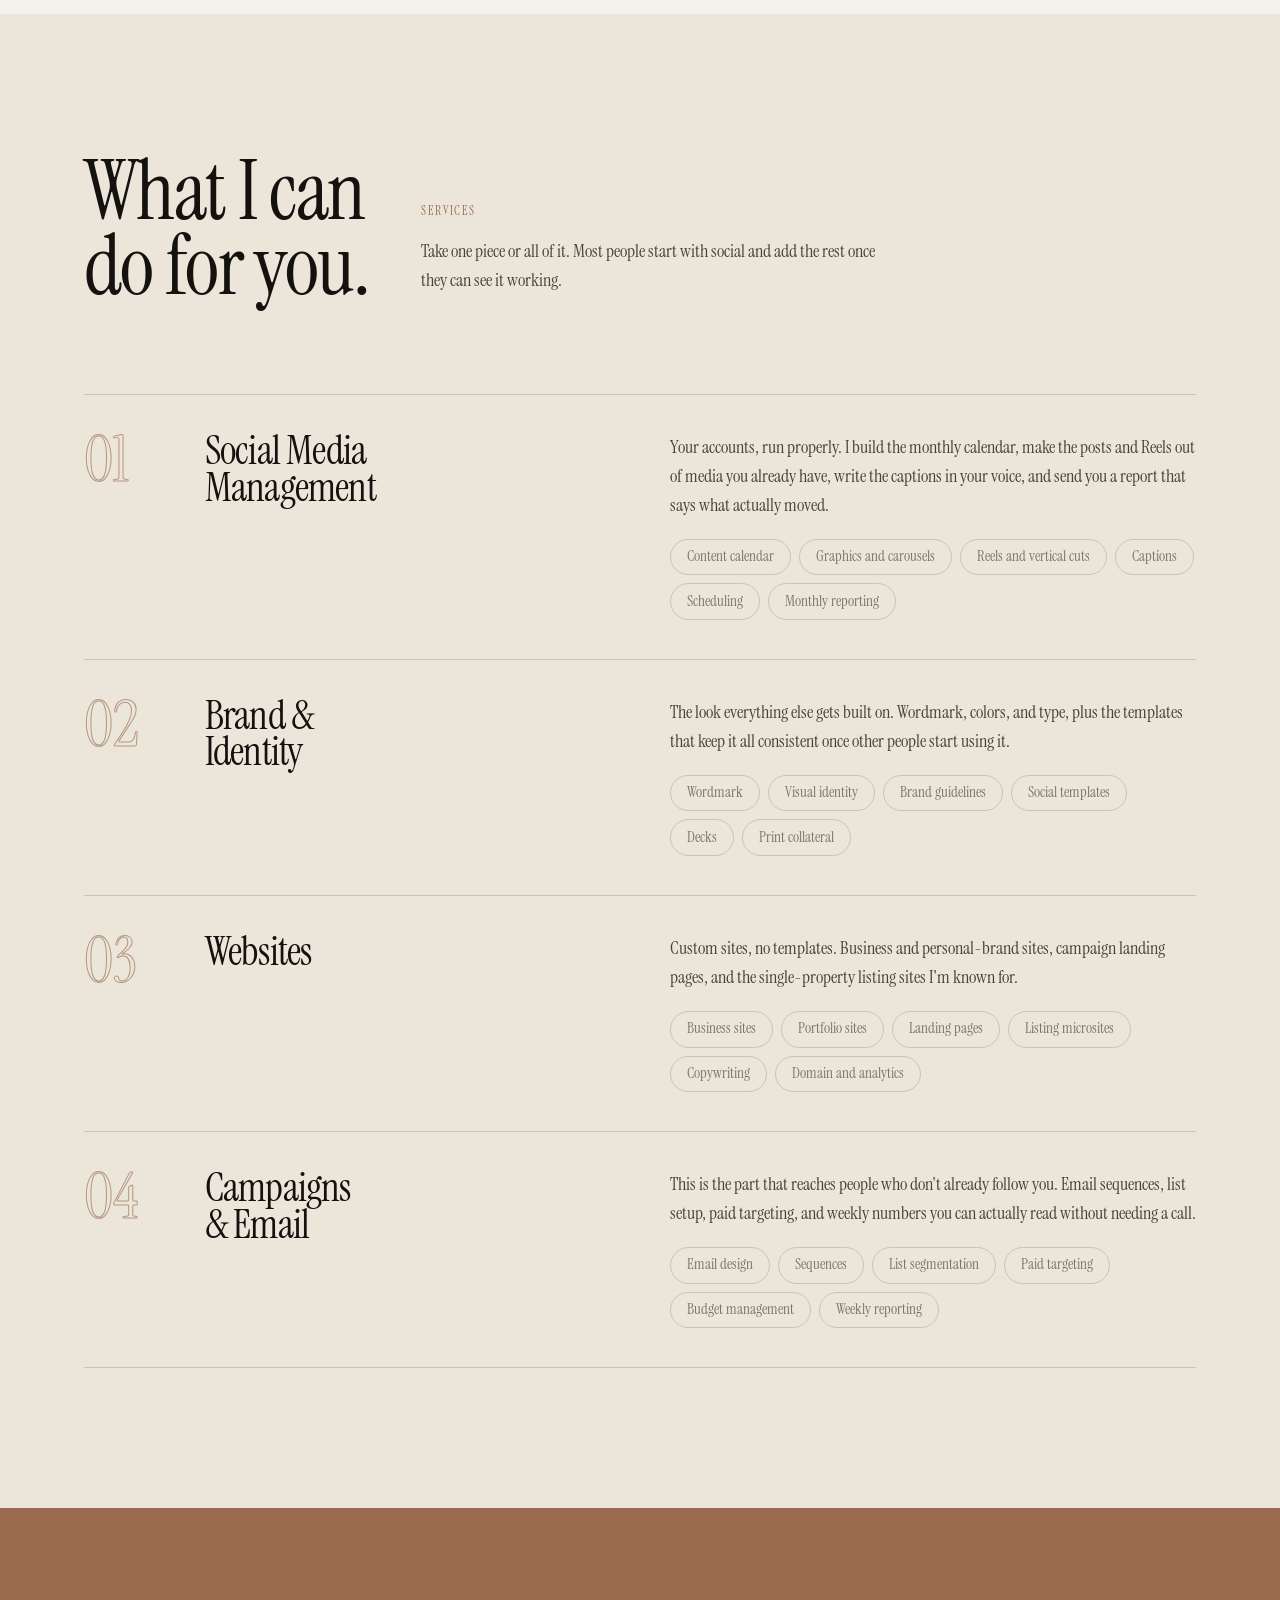
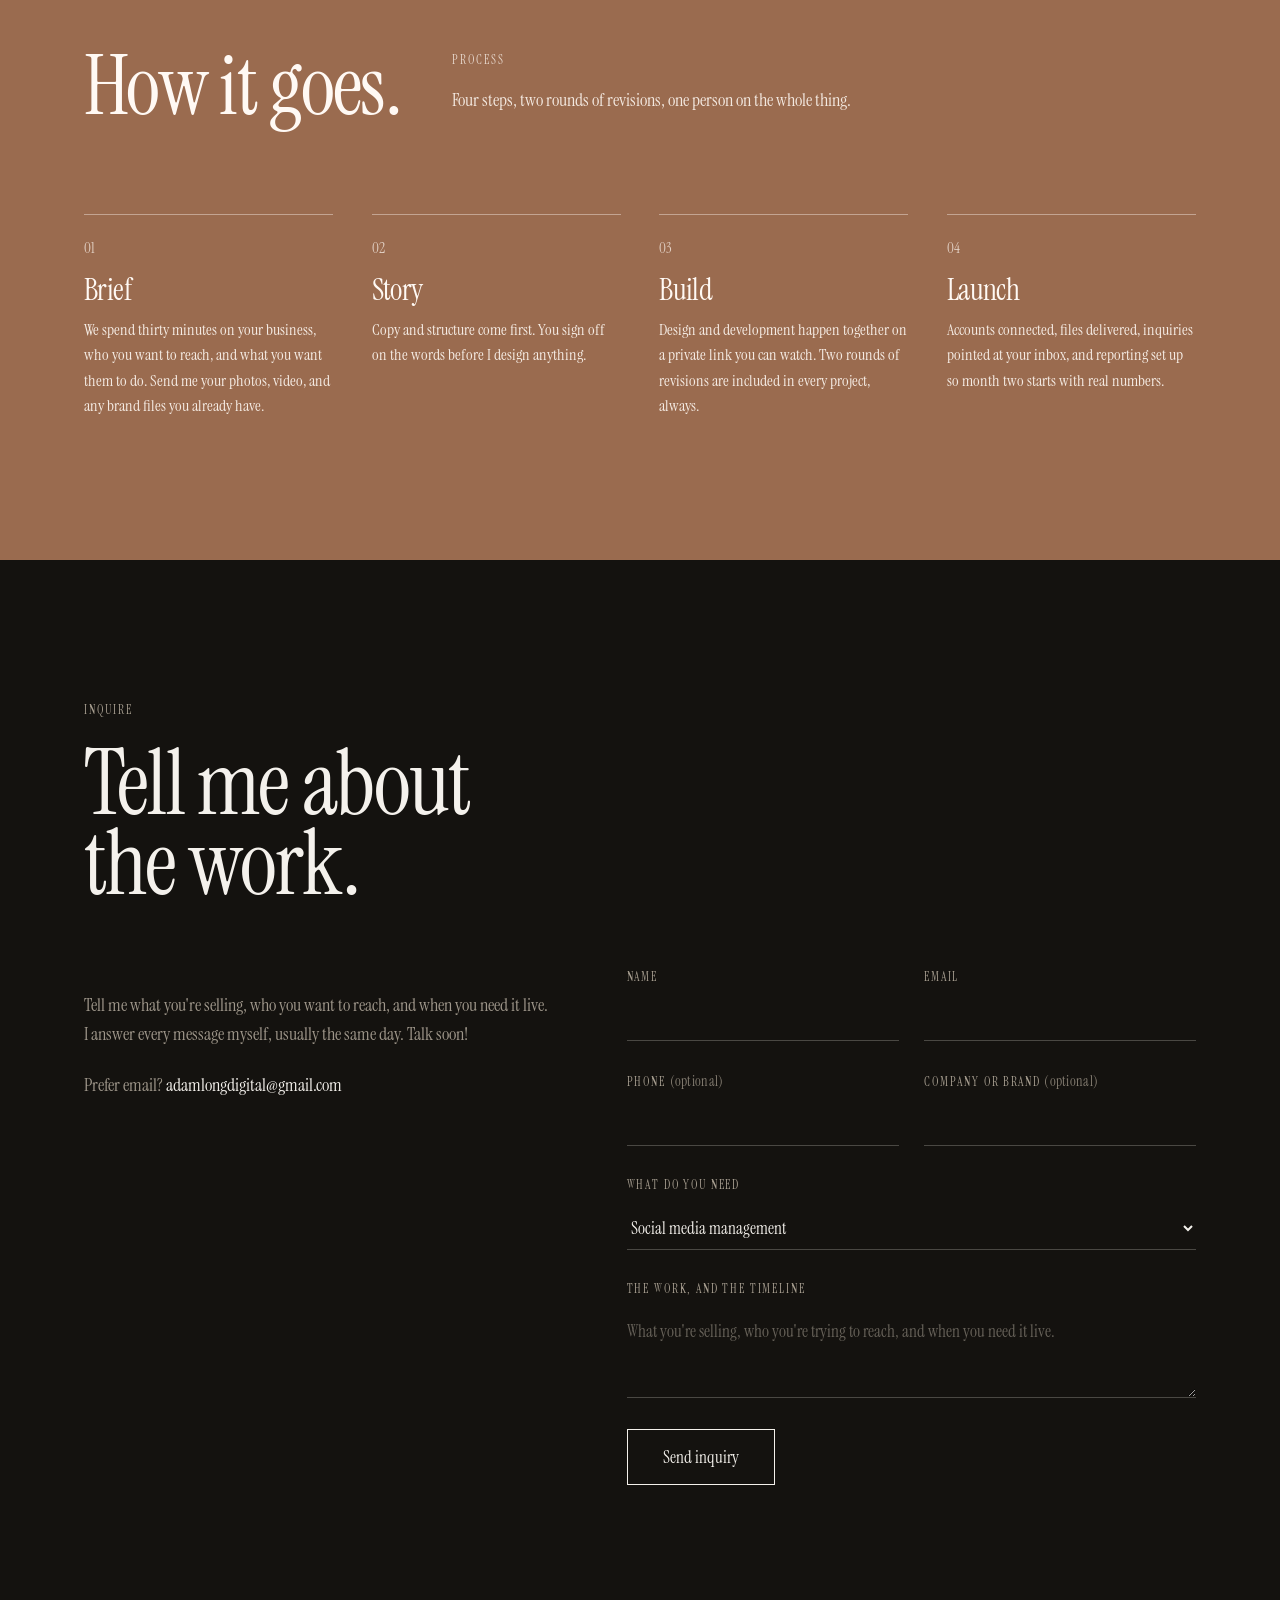
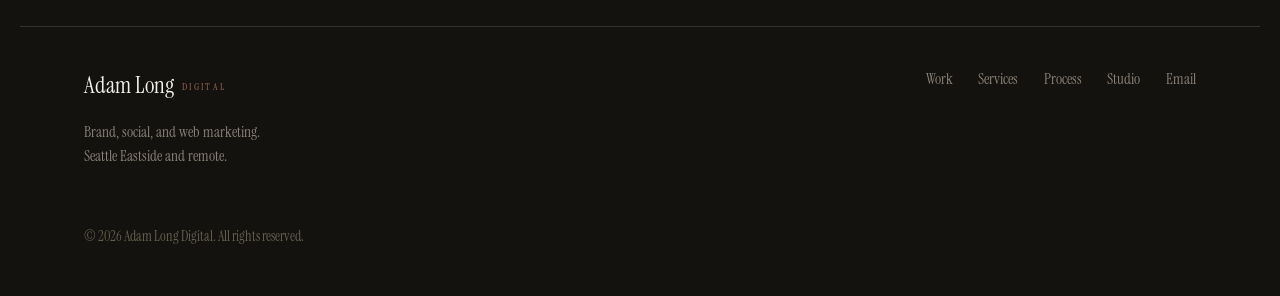
==== commit 2aa96158: "Add files via upload" ====
--- a/index.html
+++ b/index.html
@@ -21,14 +21,14 @@
 <meta property="og:url" content="https://adamlongdigital.vercel.app/">
 <meta property="og:title" content="Adam Long Digital | Brand, Social, and Web Marketing">
 <meta property="og:description" content="Social media management, brand identity, custom websites, and campaigns. One person, a few clients at a time.">
-<meta property="og:image" content="https://adamlongdigital.vercel.app/assets/og-hero.jpg">
+<meta property="og:image" content="https://adamlongdigital.vercel.app/assets/og-hero.jpg?v=2">
 <meta property="og:image:width" content="1200">
 <meta property="og:image:height" content="630">
-<meta property="og:image:alt" content="Adam Long Digital: marketing made one client at a time.">
+<meta property="og:image:alt" content="Adam Long Digital: marketing built for your brand on your terms, one client at a time.">
 <meta name="twitter:card" content="summary_large_image">
 <meta name="twitter:title" content="Adam Long Digital | Brand, Social, and Web Marketing">
 <meta name="twitter:description" content="Social media management, brand identity, custom websites, and campaigns. One person, a few clients at a time.">
-<meta name="twitter:image" content="https://adamlongdigital.vercel.app/assets/og-hero.jpg">
+<meta name="twitter:image" content="https://adamlongdigital.vercel.app/assets/og-hero.jpg?v=2">
 
 <link rel="preconnect" href="https://fonts.googleapis.com">
 <link rel="preconnect" href="https://fonts.gstatic.com" crossorigin>
@@ -43,7 +43,7 @@
   "description": "Marketing studio offering social media management, brand identity, websites, and campaigns.",
   "url": "https://adamlongdigital.vercel.app/",
   "email": "adamlongdigital@gmail.com",
-  "image": "https://adamlongdigital.vercel.app/assets/og-hero.jpg",
+  "image": "https://adamlongdigital.vercel.app/assets/og-hero.jpg?v=2",
   "areaServed": ["Kirkland, WA", "Bellevue, WA", "Seattle, WA", "Remote"],
   "founder": {"@type": "Person", "name": "Adam Long"},
   "makesOffer": [
@@ -71,9 +71,10 @@
 <section class="hero wrap">
   <span class="eyebrow clay rv">Brand &middot; Social &middot; Websites &middot; Campaigns</span>
   <h1 class="mega">
-    <span class="ln"><i>I run your social,</i></span>
-    <span class="ln"><i class="it">build your brand,</i></span>
-    <span class="ln"><i>and ship your site.</i></span>
+    <span class="ln"><i>Marketing built for</i></span>
+    <span class="ln"><i class="it">your brand</i></span>
+    <span class="ln"><i>on your terms,</i></span>
+    <span class="ln"><i>one client at a time.</i></span>
   </h1>
   <div class="hero-foot rv">
     <p>I'm Adam. I take on a few clients at a time, so you're always talking to the person actually doing the work. Everything gets built from scratch for you. No templates, ever.</p>
@@ -86,7 +87,7 @@
 </section>
 
 <div class="band">
-  <img src="assets/band-fox-island.jpg" alt="Hope Landing concept rendering at golden hour, Fox Island, Washington" data-parallax>
+  <img src="assets/band-fox-island.jpg?v=2" alt="Hope Landing concept rendering at golden hour, Fox Island, Washington" data-parallax>
   <span class="cap">Hope Landing &middot; Fox Island, Washington</span>
 </div>
 
@@ -106,7 +107,7 @@
   <article class="case rv">
     <span class="idx">01</span>
     <div class="case-inner">
-      <div class="frame square"><img src="assets/case-beyond-brokers.jpg" alt="Beyond Brokers referral network map of the greater Nashville area"></div>
+      <div class="frame square"><img src="assets/case-beyond-brokers.jpg?v=2" alt="Beyond Brokers referral network map of the greater Nashville area"></div>
       <div class="case-body">
         <span class="eyebrow clay">Ongoing &middot; Social, email, and brand</span>
         <h3>Beyond Brokers Consulting</h3>
@@ -121,7 +122,7 @@
   <article class="case rv">
     <span class="idx">02</span>
     <div class="case-inner">
-      <div class="frame square"><img src="assets/case-hope-landing.jpg" alt="Hope Landing listing carousel cover slide"></div>
+      <div class="frame square"><img src="assets/case-hope-landing.jpg?v=2" alt="Hope Landing listing carousel cover slide"></div>
       <div class="case-body">
         <span class="eyebrow clay">Site, video, and social</span>
         <h3>Hope Landing</h3>
@@ -136,7 +137,7 @@
   <article class="case rv">
     <span class="idx">03</span>
     <div class="case-inner">
-      <div class="frame square"><img src="assets/case-waterford.jpg" alt="Waterford Court listing carousel cover, Kirkland, Washington"></div>
+      <div class="frame square"><img src="assets/case-waterford.jpg?v=2" alt="Waterford Court listing carousel cover, Kirkland, Washington"></div>
       <div class="case-body">
         <span class="eyebrow clay">Print and social</span>
         <h3>Waterford Court</h3>
@@ -202,7 +203,7 @@
       <a class="btn" href="#inquire" style="margin-top:2.5rem"><span>Let’s work together</span></a>
     </div>
     <div class="rv">
-      <div class="about-media"><img src="assets/case-aerial.jpg" alt="Aerial view of a Puget Sound property"></div>
+      <div class="about-media"><img src="assets/case-aerial.jpg?v=2" alt="Aerial view of a Puget Sound property"></div>
       <span class="cap">Puget Sound, where most of the work has been made.</span>
     </div>
   </div>
--- a/styles.css
+++ b/styles.css
@@ -45,12 +45,13 @@
 .hero{min-height:100svh;display:flex;flex-direction:column;justify-content:center;padding-top:8rem;padding-bottom:3rem;position:relative}
 .hero .eyebrow{margin-bottom:2.5rem}
 .mega{font-size:clamp(2.6rem,9vw,8.5rem);line-height:.86;letter-spacing:-.035em;max-width:100%}
-.mega .ln{display:block;overflow:hidden}
-.mega .ln i{display:block;font-style:normal;transform:translateY(105%);transition:transform 1.05s var(--ease)}
+.mega .ln{display:block;overflow:hidden;padding-bottom:.28em;margin-bottom:-.28em}
+.mega .ln i{display:block;white-space:nowrap;font-style:normal;transform:translateY(105%);transition:transform 1.05s var(--ease)}
 .mega .ln i.it{font-style:italic;color:var(--clay)}
 .loaded .mega .ln i{transform:translateY(0)}
 .loaded .mega .ln:nth-child(2) i{transition-delay:.09s}
 .loaded .mega .ln:nth-child(3) i{transition-delay:.18s}
+.loaded .mega .ln:nth-child(4) i{transition-delay:.27s}
 .hero-foot{display:grid;grid-template-columns:1fr auto;gap:2.5rem;align-items:end;margin-top:clamp(2.5rem,6vw,5rem)}
 .hero-foot p{font-size:clamp(1.05rem,1.35vw,1.25rem);max-width:33em}
 .hero-cta{display:flex;gap:1rem;flex-wrap:wrap}
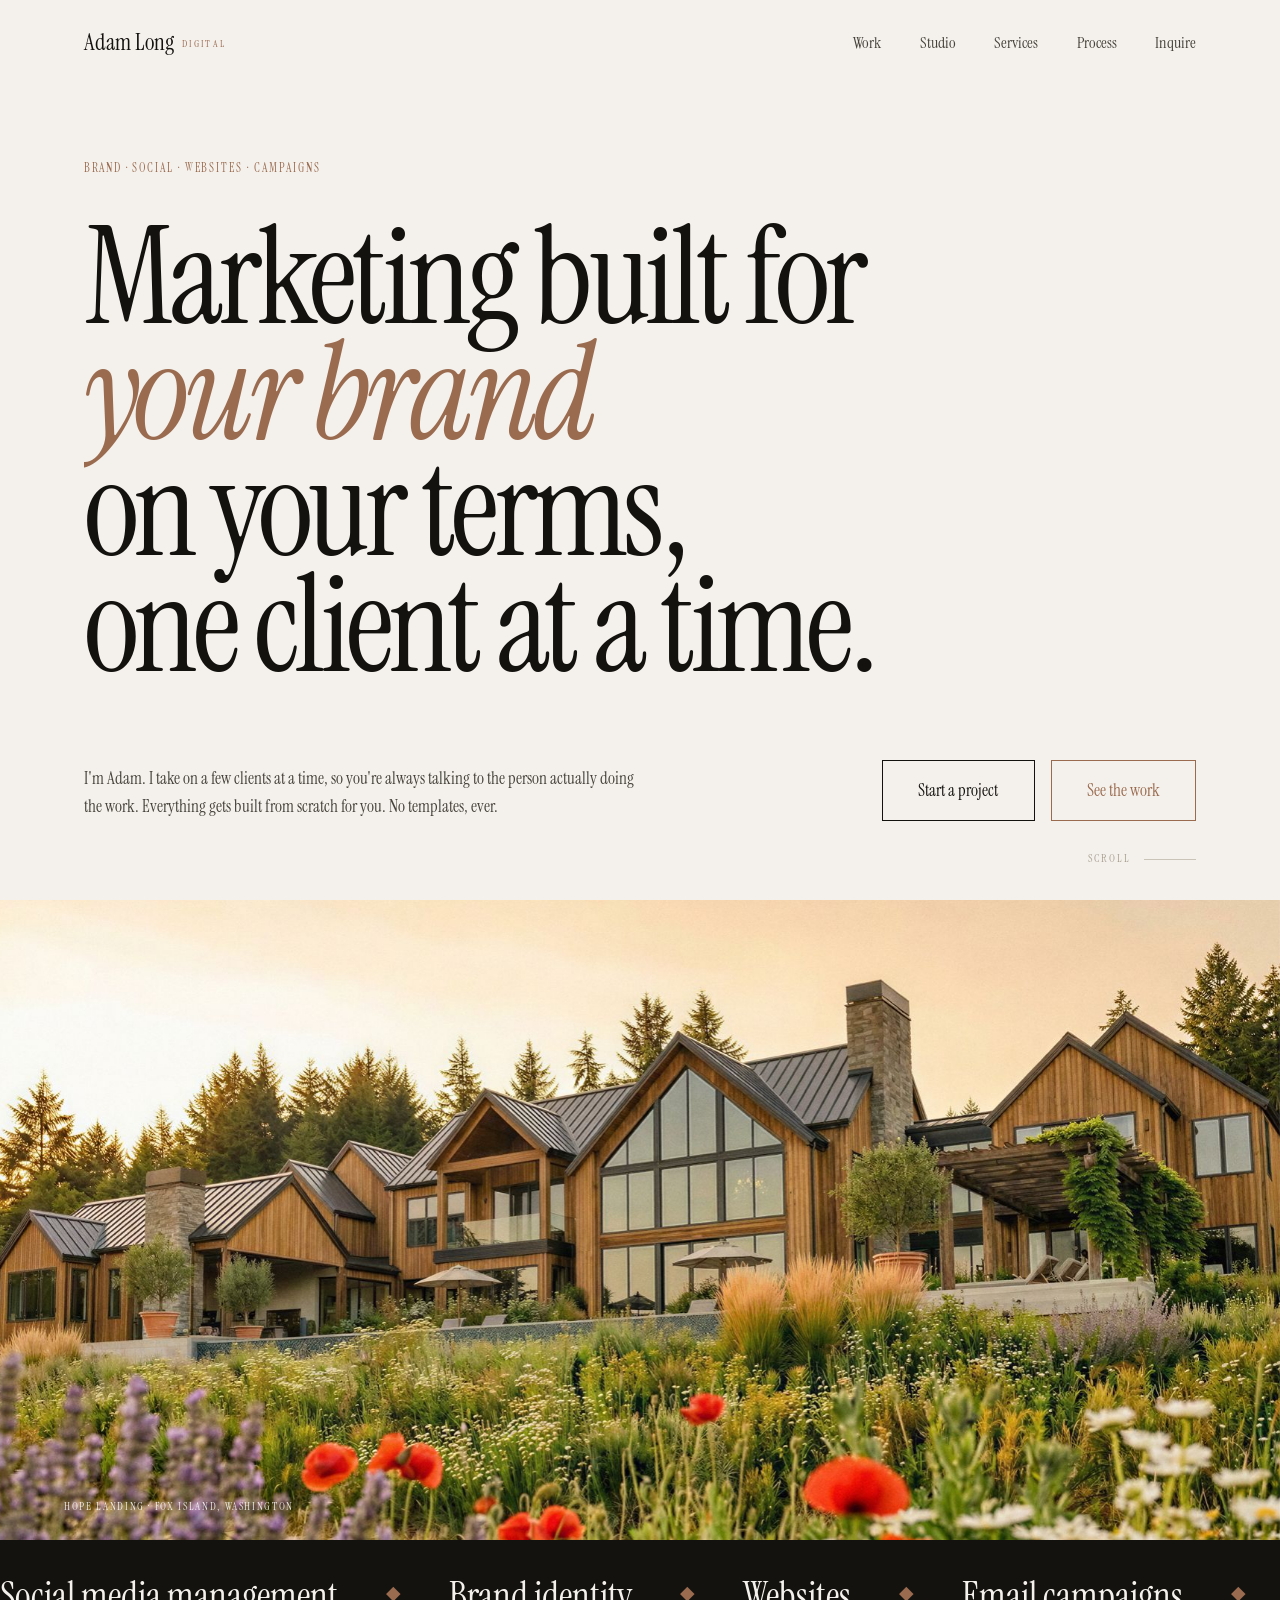
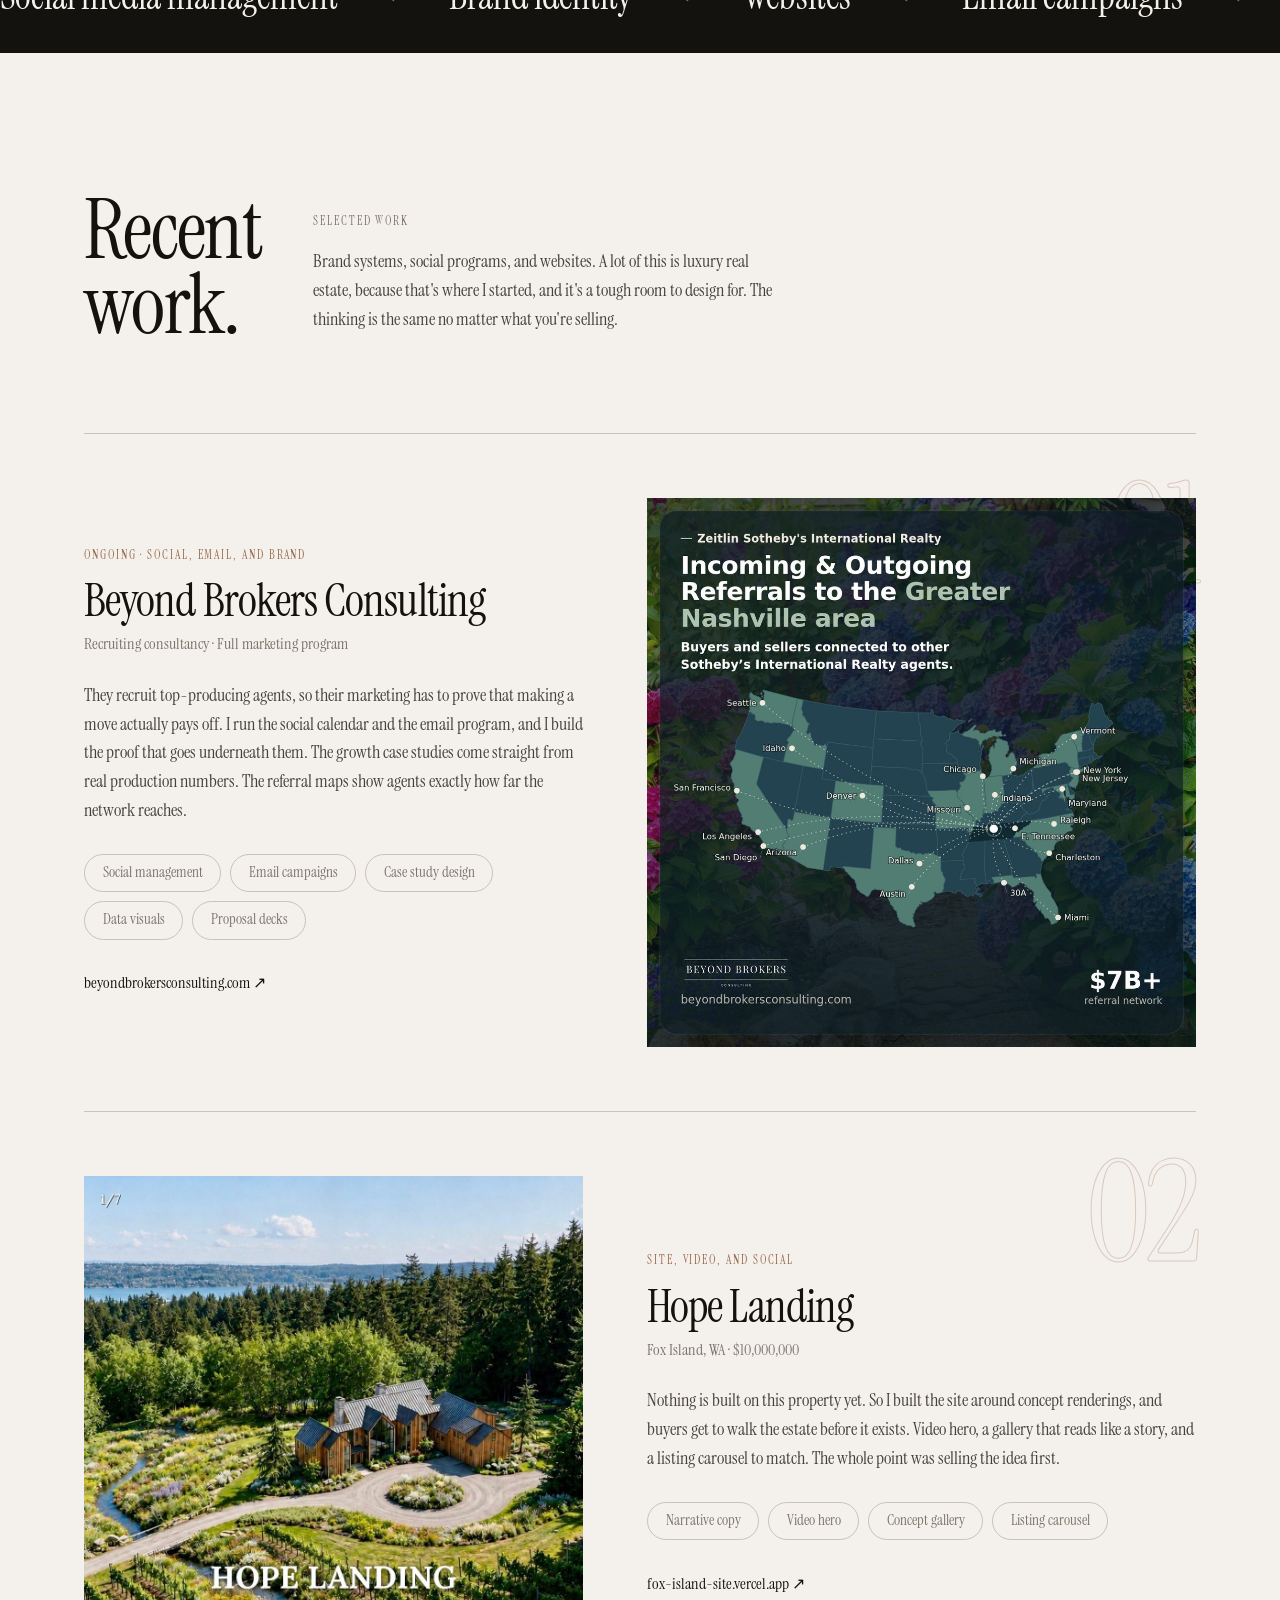
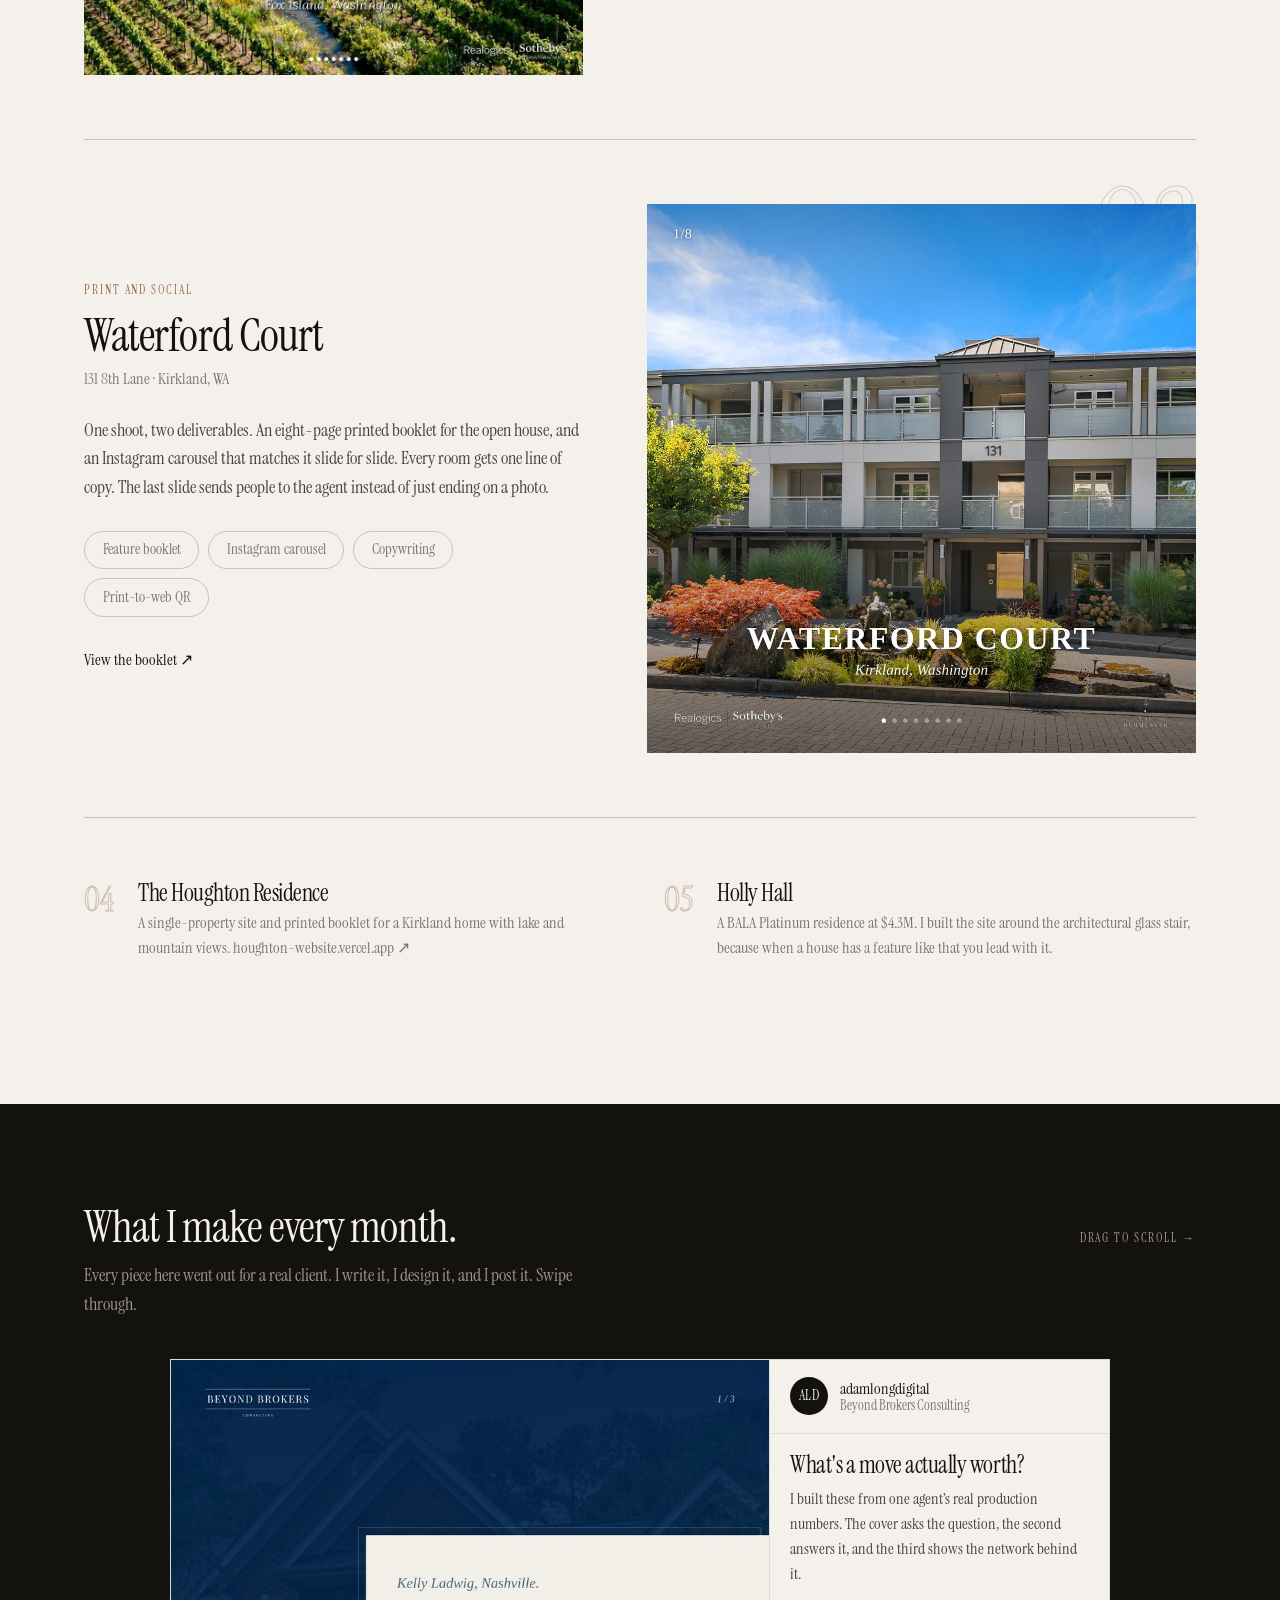
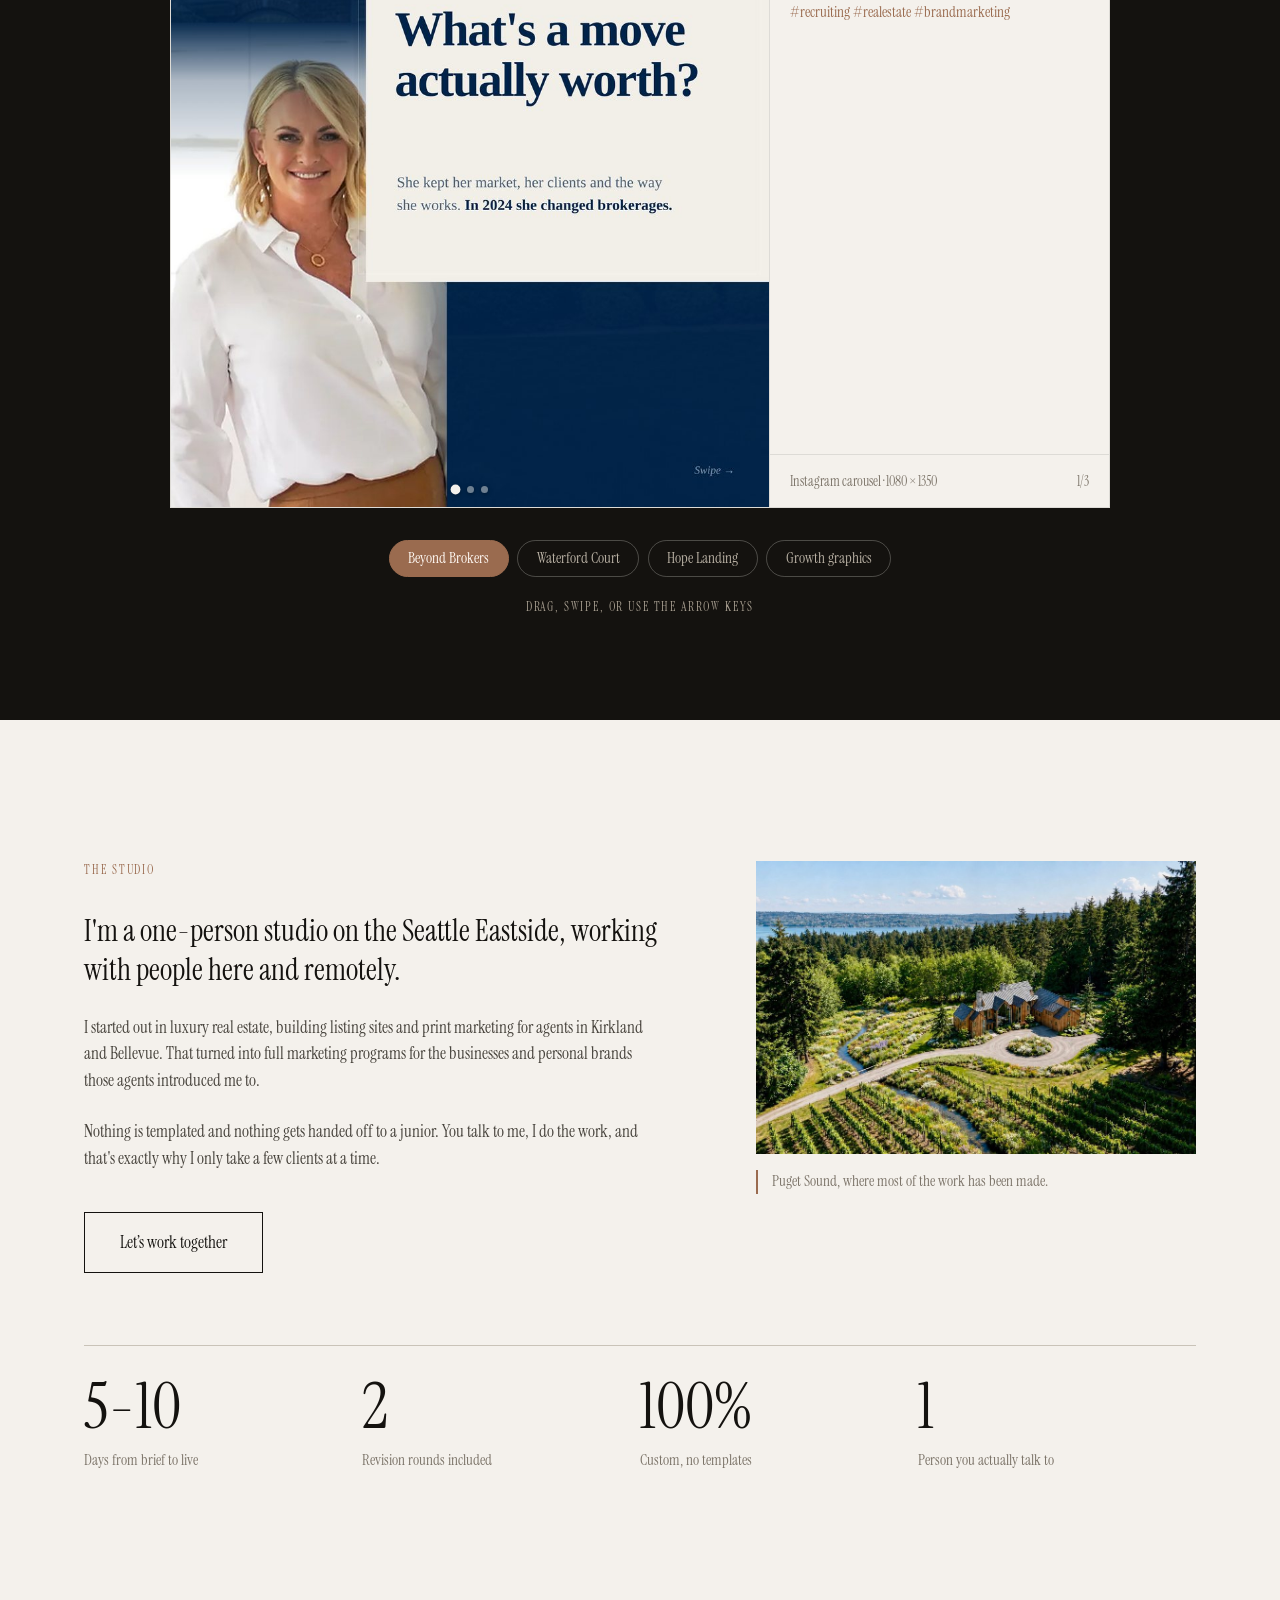
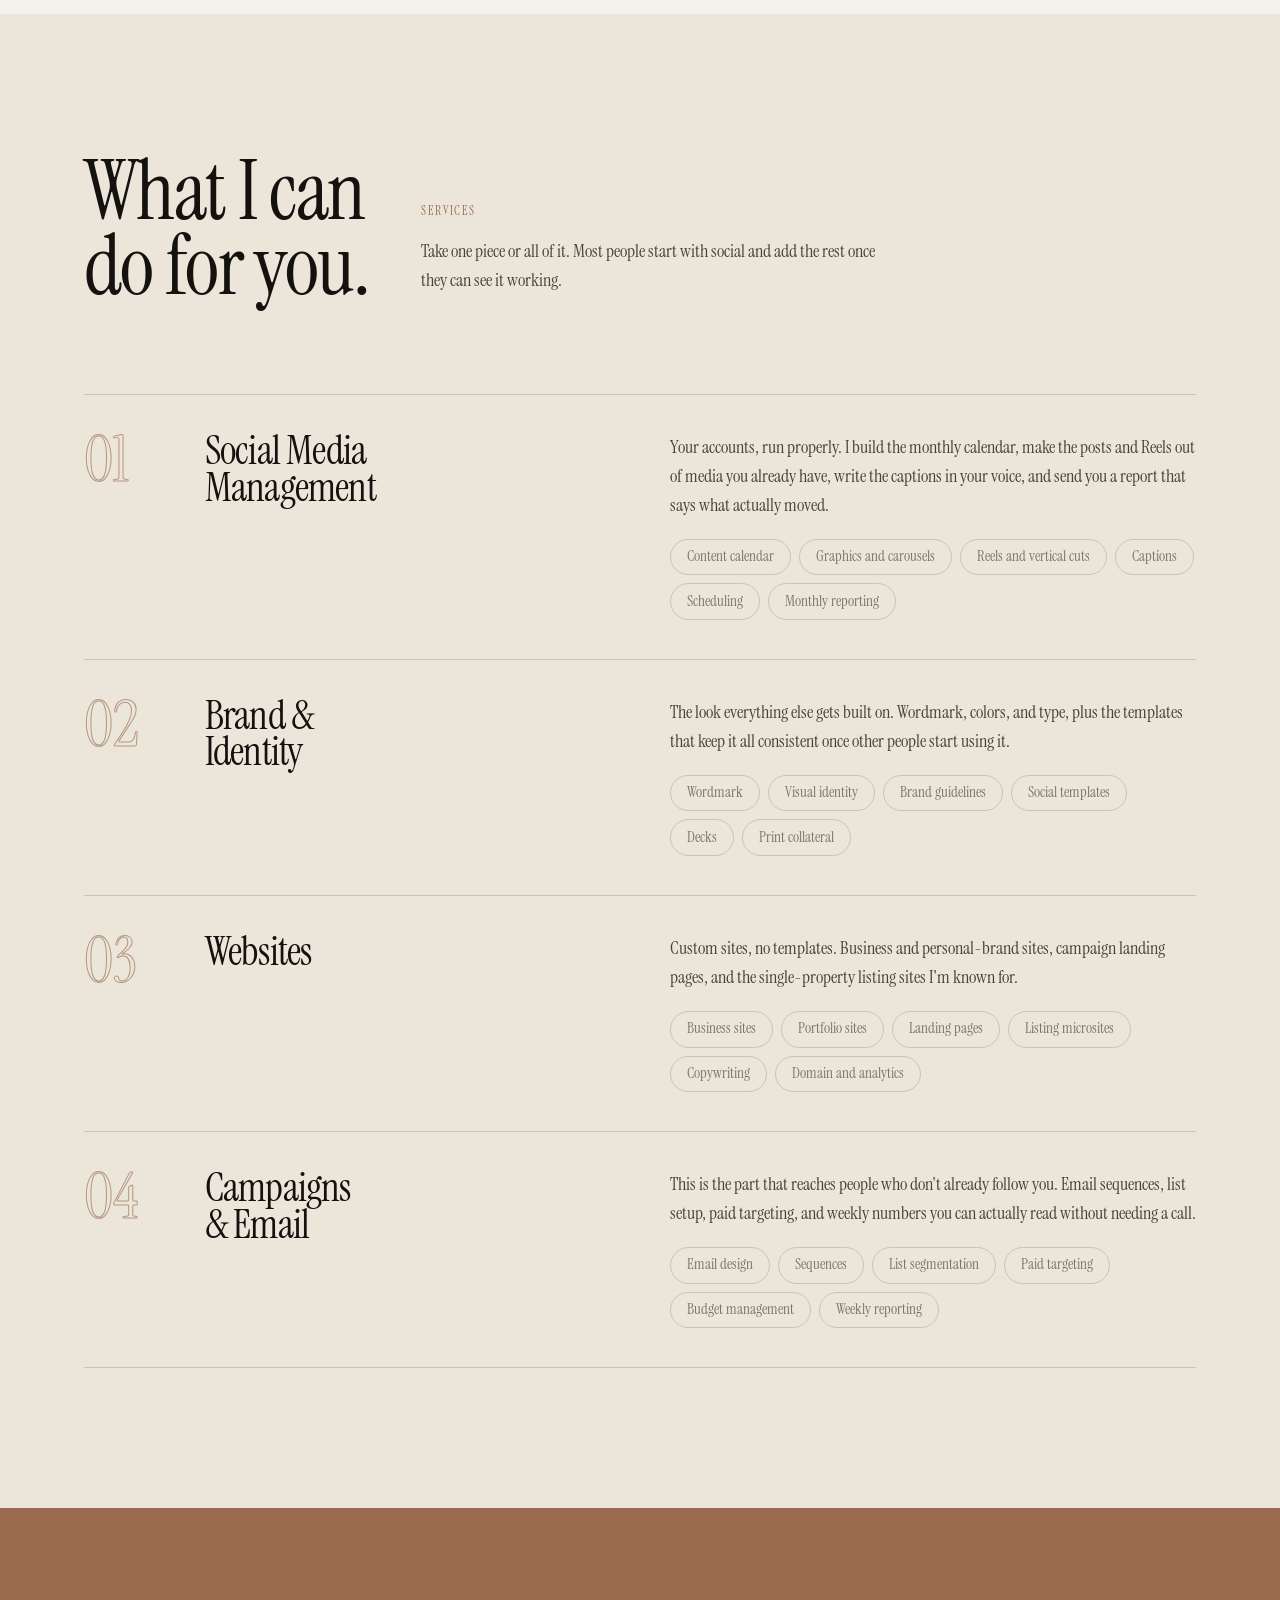
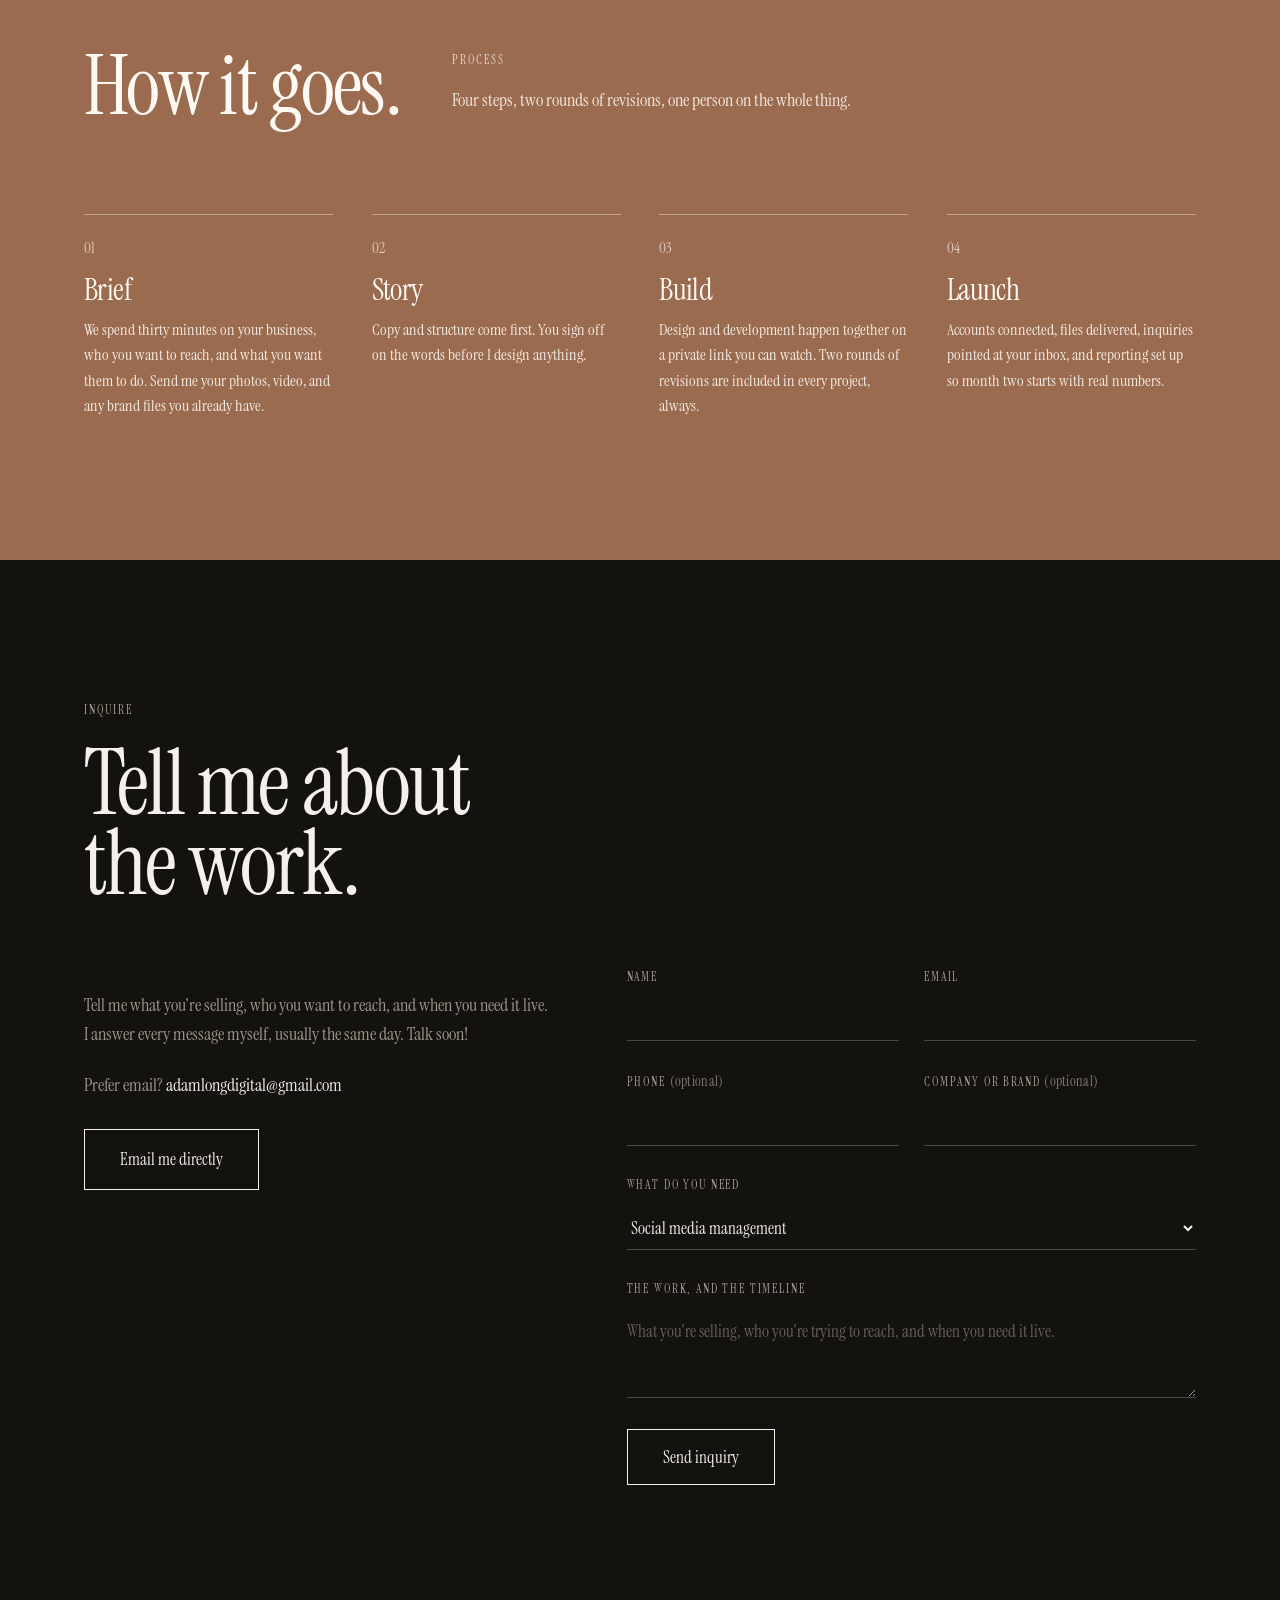
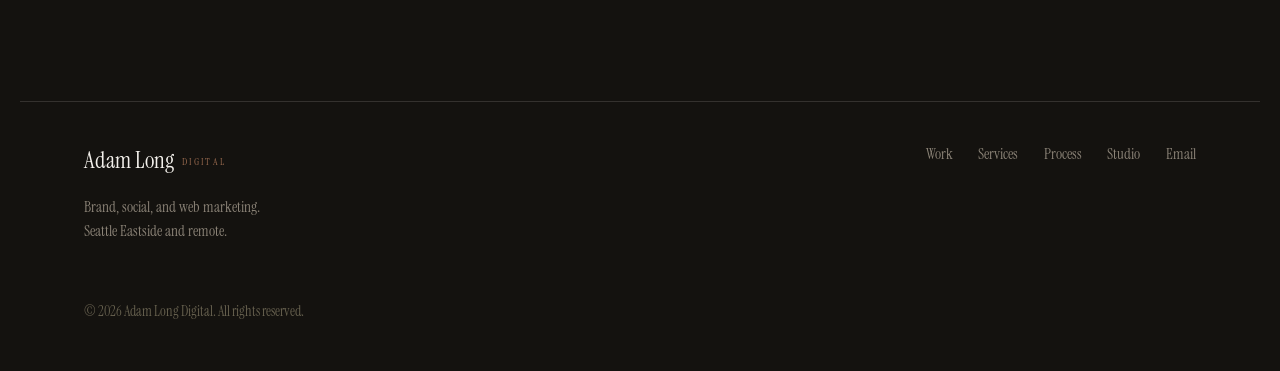
==== commit dec7f877: "Add files via upload" ====
--- a/index.html
+++ b/index.html
@@ -259,8 +259,14 @@
       <div class="rv">
         <p>Tell me what you're selling, who you want to reach, and when you need it live. I answer every message myself, usually the same day. Talk soon!</p>
         <p>Prefer email? <a class="mail link-sweep" href="mailto:adamlongdigital@gmail.com">adamlongdigital@gmail.com</a></p>
-      </div>
-      <form class="rv" action="mailto:adamlongdigital@gmail.com" method="post" enctype="text/plain">
+        <a class="btn on-dark" style="margin-top:1.6rem" href="mailto:adamlongdigital@gmail.com?subject=Project%20inquiry"><span>Email me directly</span></a>
+      </div>
+      <form class="rv" id="inquiryForm" action="https://api.web3forms.com/submit" method="POST">
+        <!-- PASTE YOUR WEB3FORMS ACCESS KEY BETWEEN THE QUOTES BELOW -->
+        <input type="hidden" name="access_key" value="PASTE-YOUR-ACCESS-KEY-HERE">
+        <input type="hidden" name="subject" value="New inquiry from adamlongdigital.com">
+        <input type="hidden" name="from_name" value="Adam Long Digital site">
+        <input type="checkbox" name="botcheck" tabindex="-1" autocomplete="off" style="display:none" aria-hidden="true">
         <div class="field"><label for="name">Name</label><input id="name" name="name" type="text" required></div>
         <div class="field"><label for="email">Email</label><input id="email" name="email" type="email" required></div>
         <div class="field"><label for="phone">Phone <i>(optional)</i></label><input id="phone" name="phone" type="tel"></div>
@@ -271,6 +277,7 @@
         <div class="field full"><label for="details">The work, and the timeline</label>
           <textarea id="details" name="details" placeholder="What you're selling, who you're trying to reach, and when you need it live."></textarea></div>
         <button type="submit" class="btn on-dark"><span>Send inquiry</span></button>
+        <p class="form-status" id="formStatus" role="status" aria-live="polite"></p>
       </form>
     </div>
   </div>
--- a/styles.css
+++ b/styles.css
@@ -232,3 +232,8 @@
 }
 @media (max-width:560px){form,.steps,.stats{grid-template-columns:1fr}.hero{min-height:92svh}}
 @media (prefers-reduced-motion:reduce){*{animation:none!important;transition-duration:.01ms!important}.rv{opacity:1;transform:none}.mega .ln i{transform:none}}
+
+.form-status{grid-column:1/-1;margin-top:-.6rem;font-size:1rem;min-height:1.4em;color:#9E968A}
+.form-status.ok{color:var(--paper)}
+.form-status.warn{color:var(--clay)}
+button[type=submit][disabled]{opacity:.5;cursor:default}
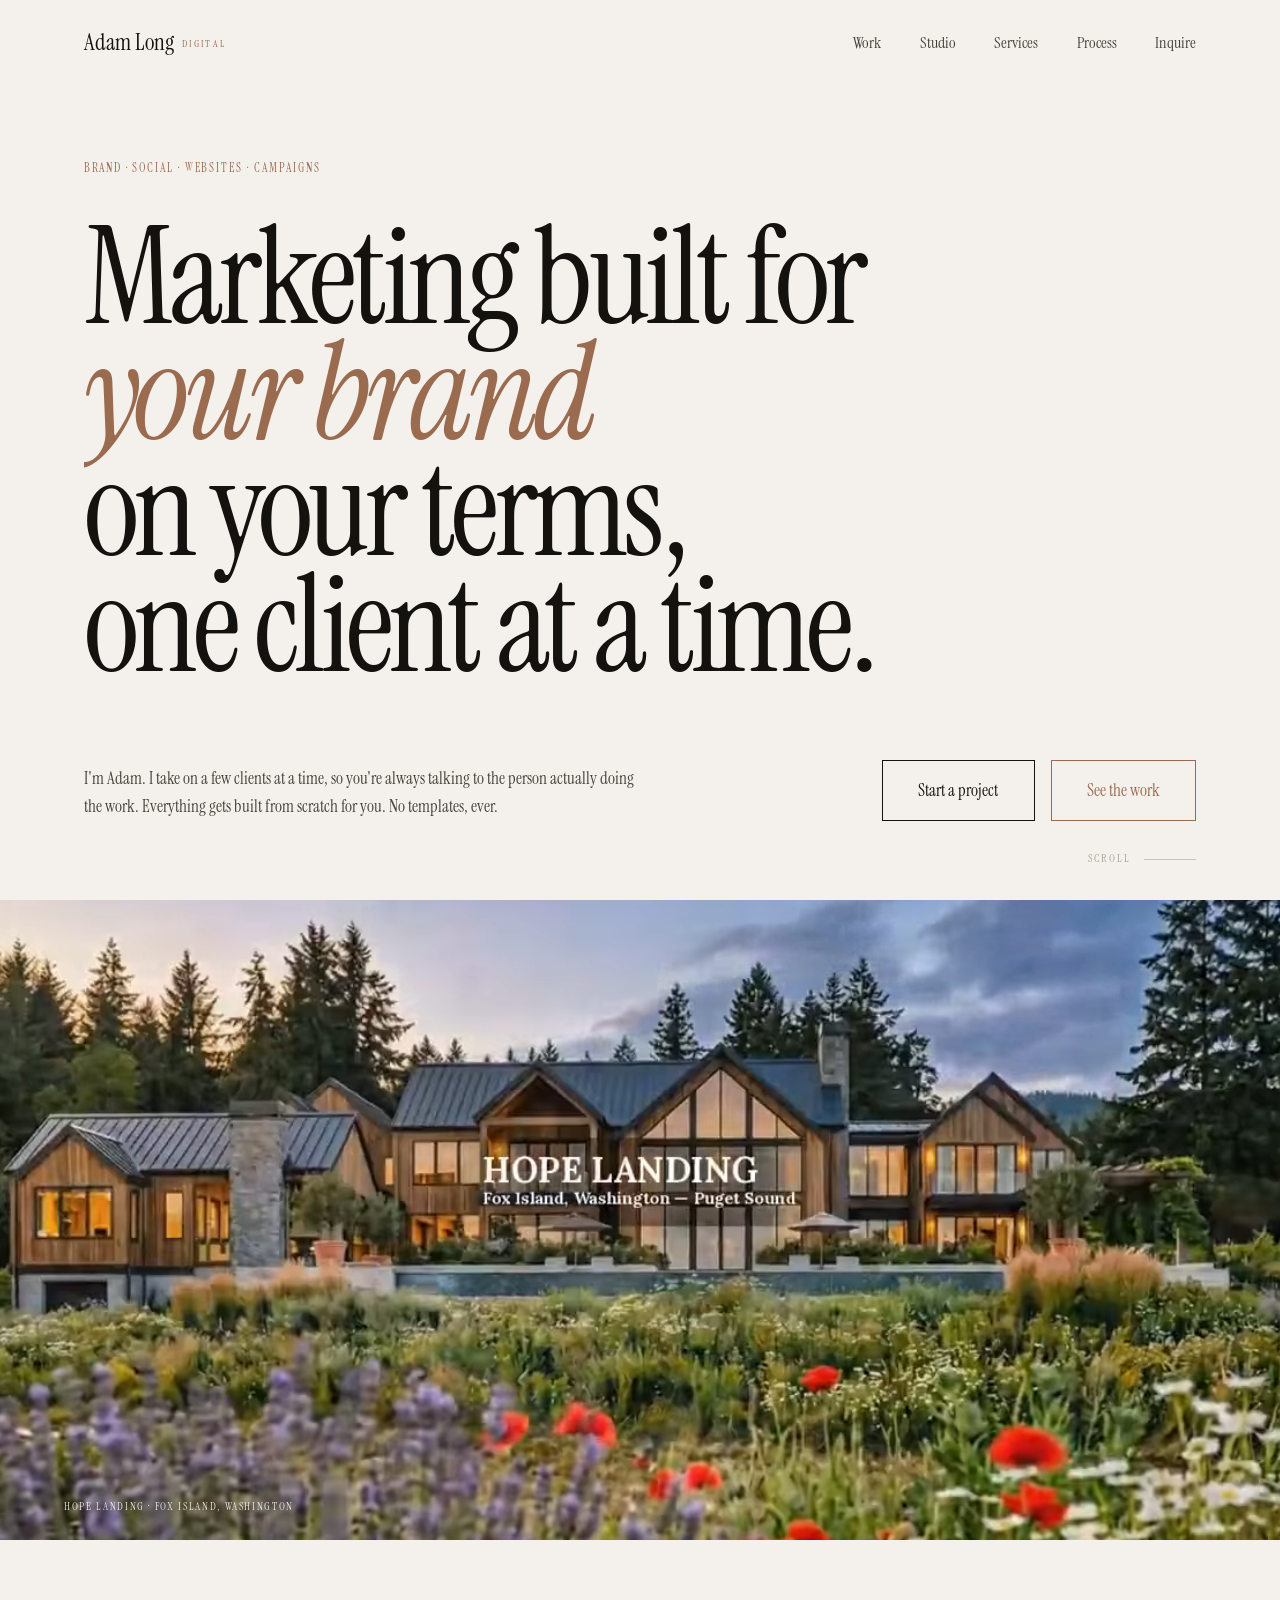
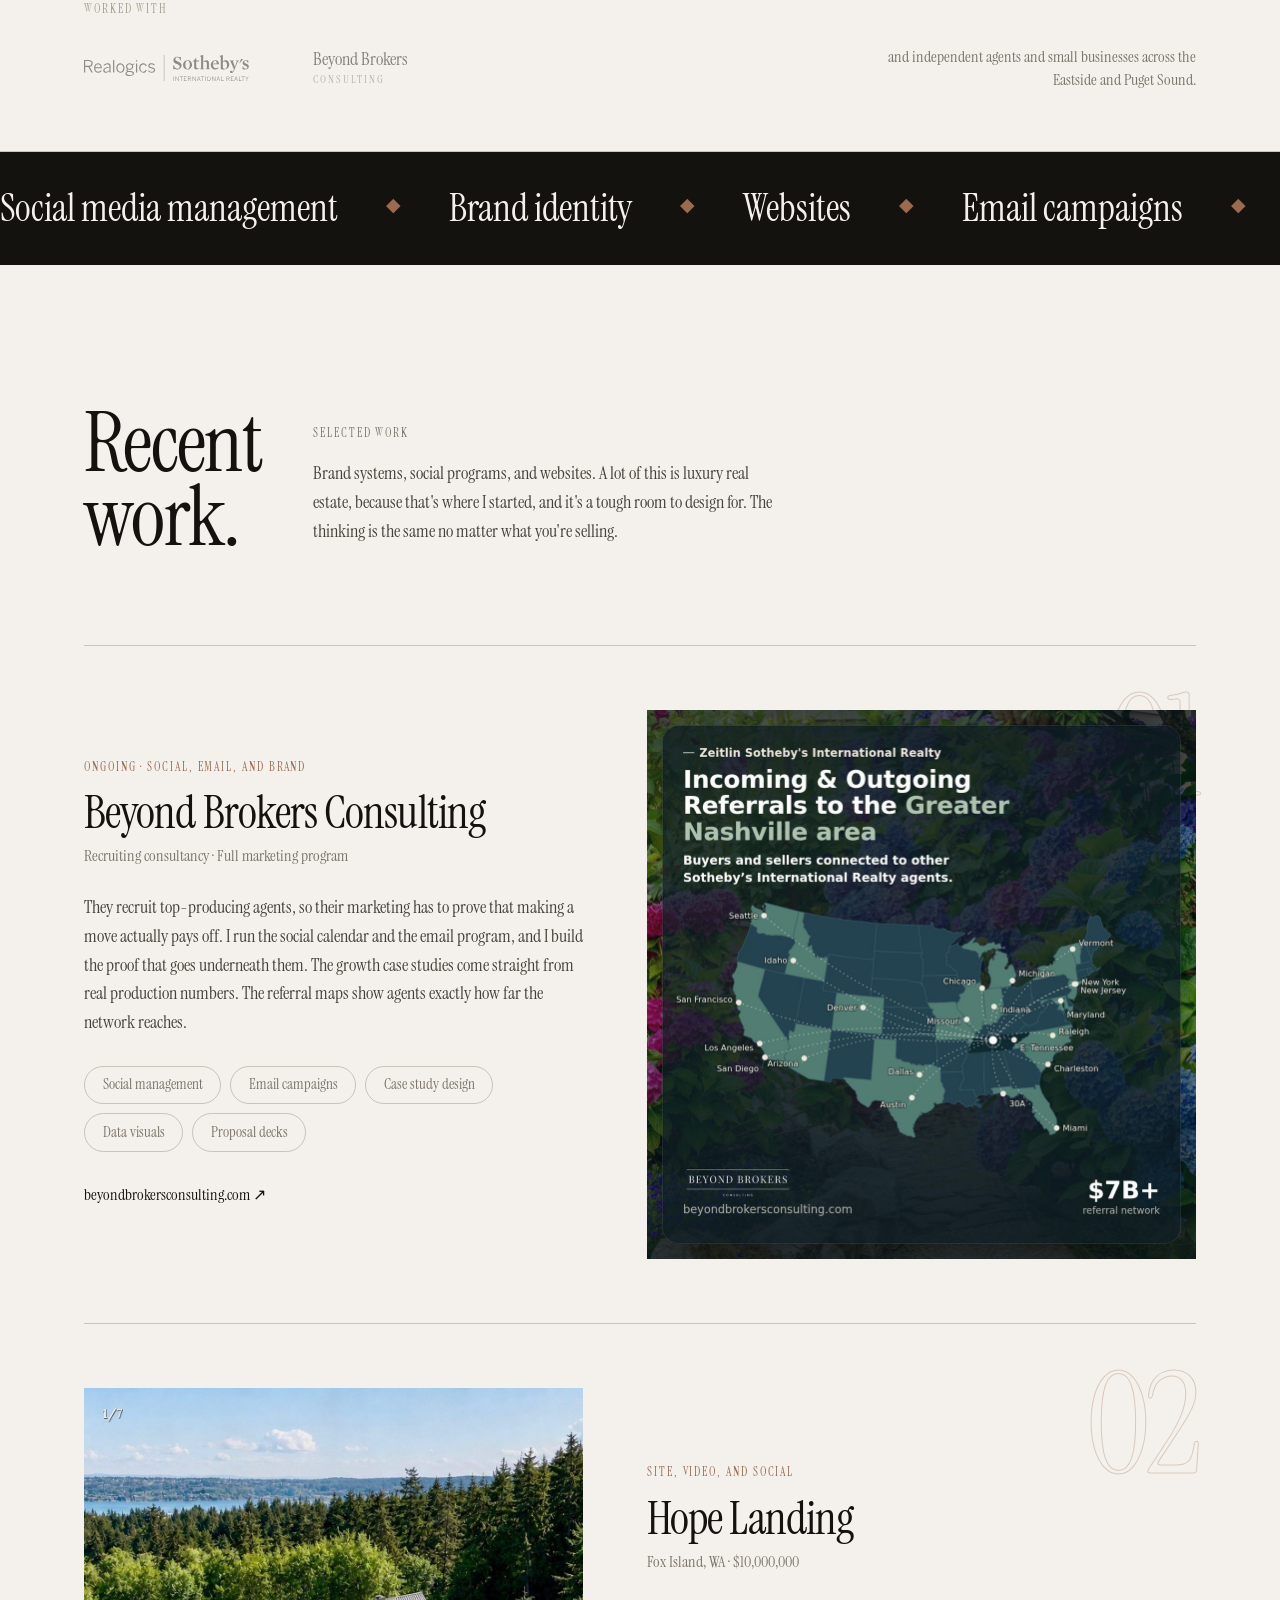
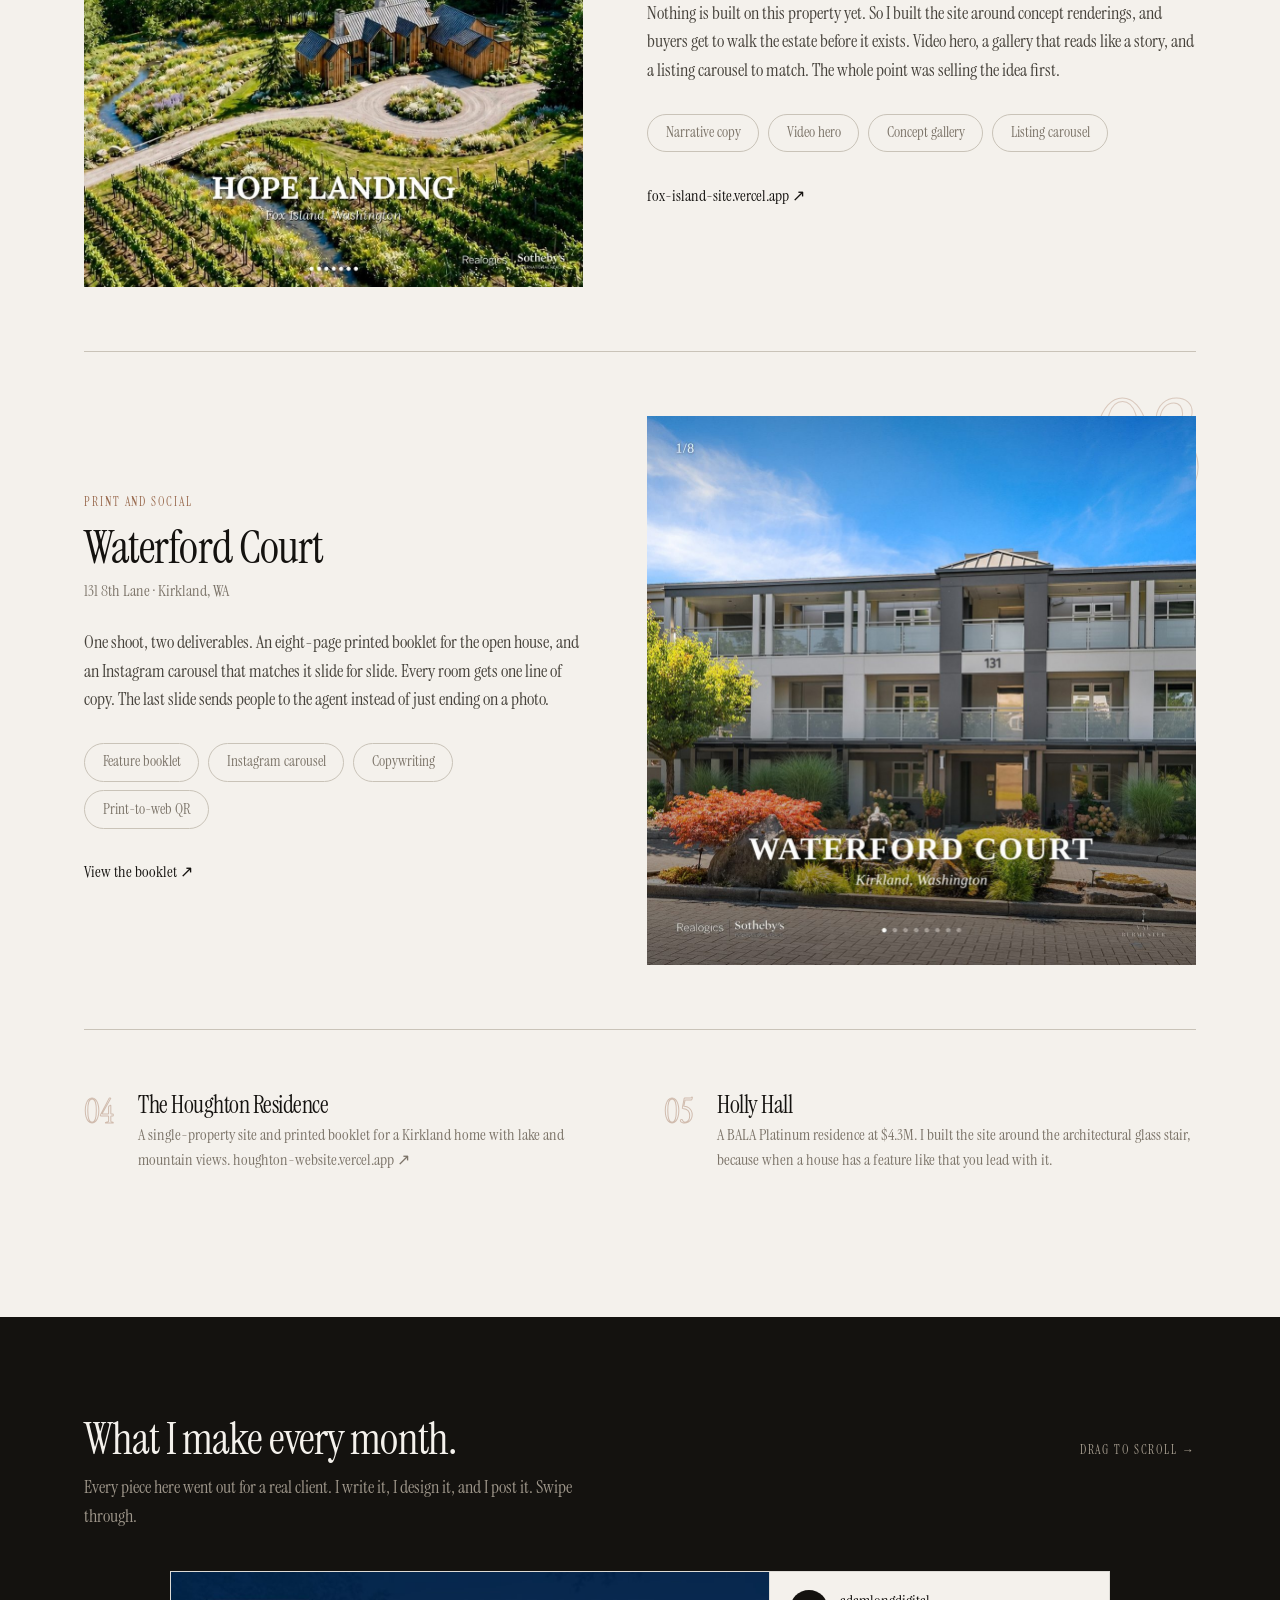
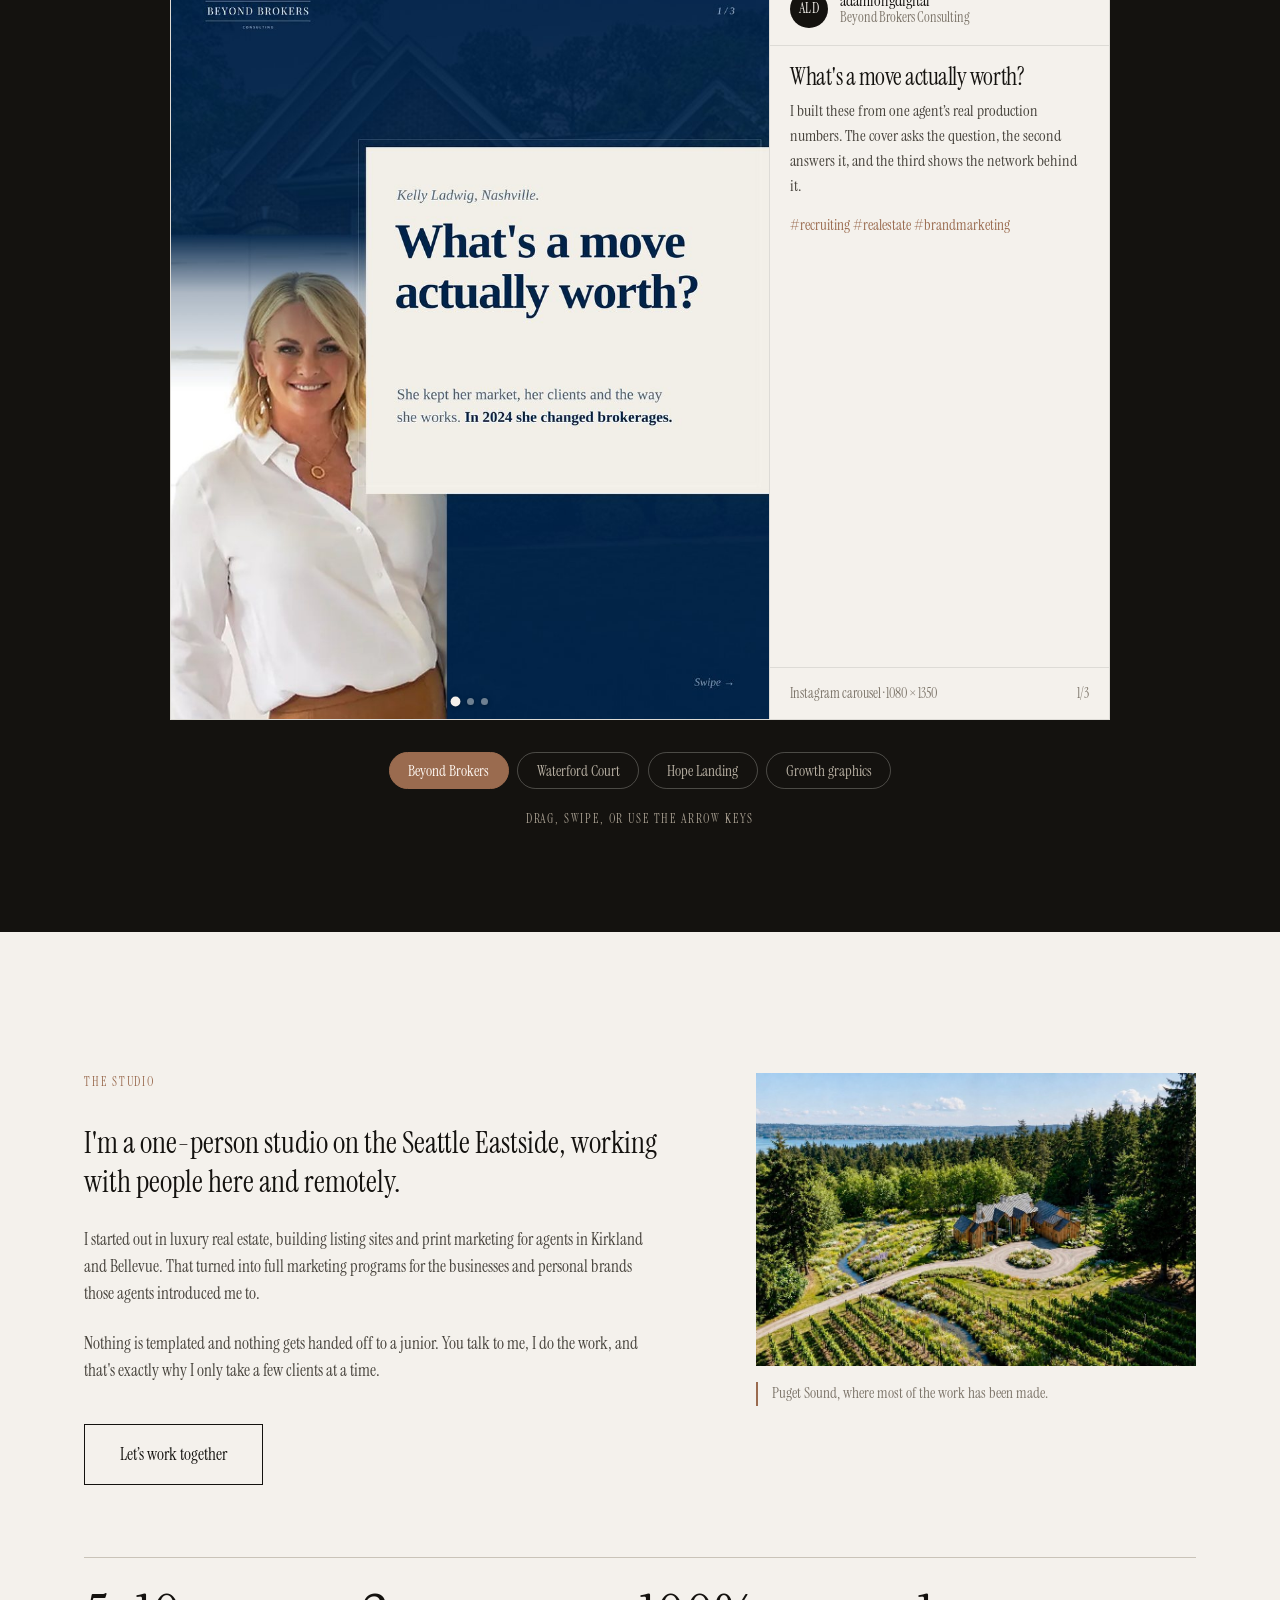
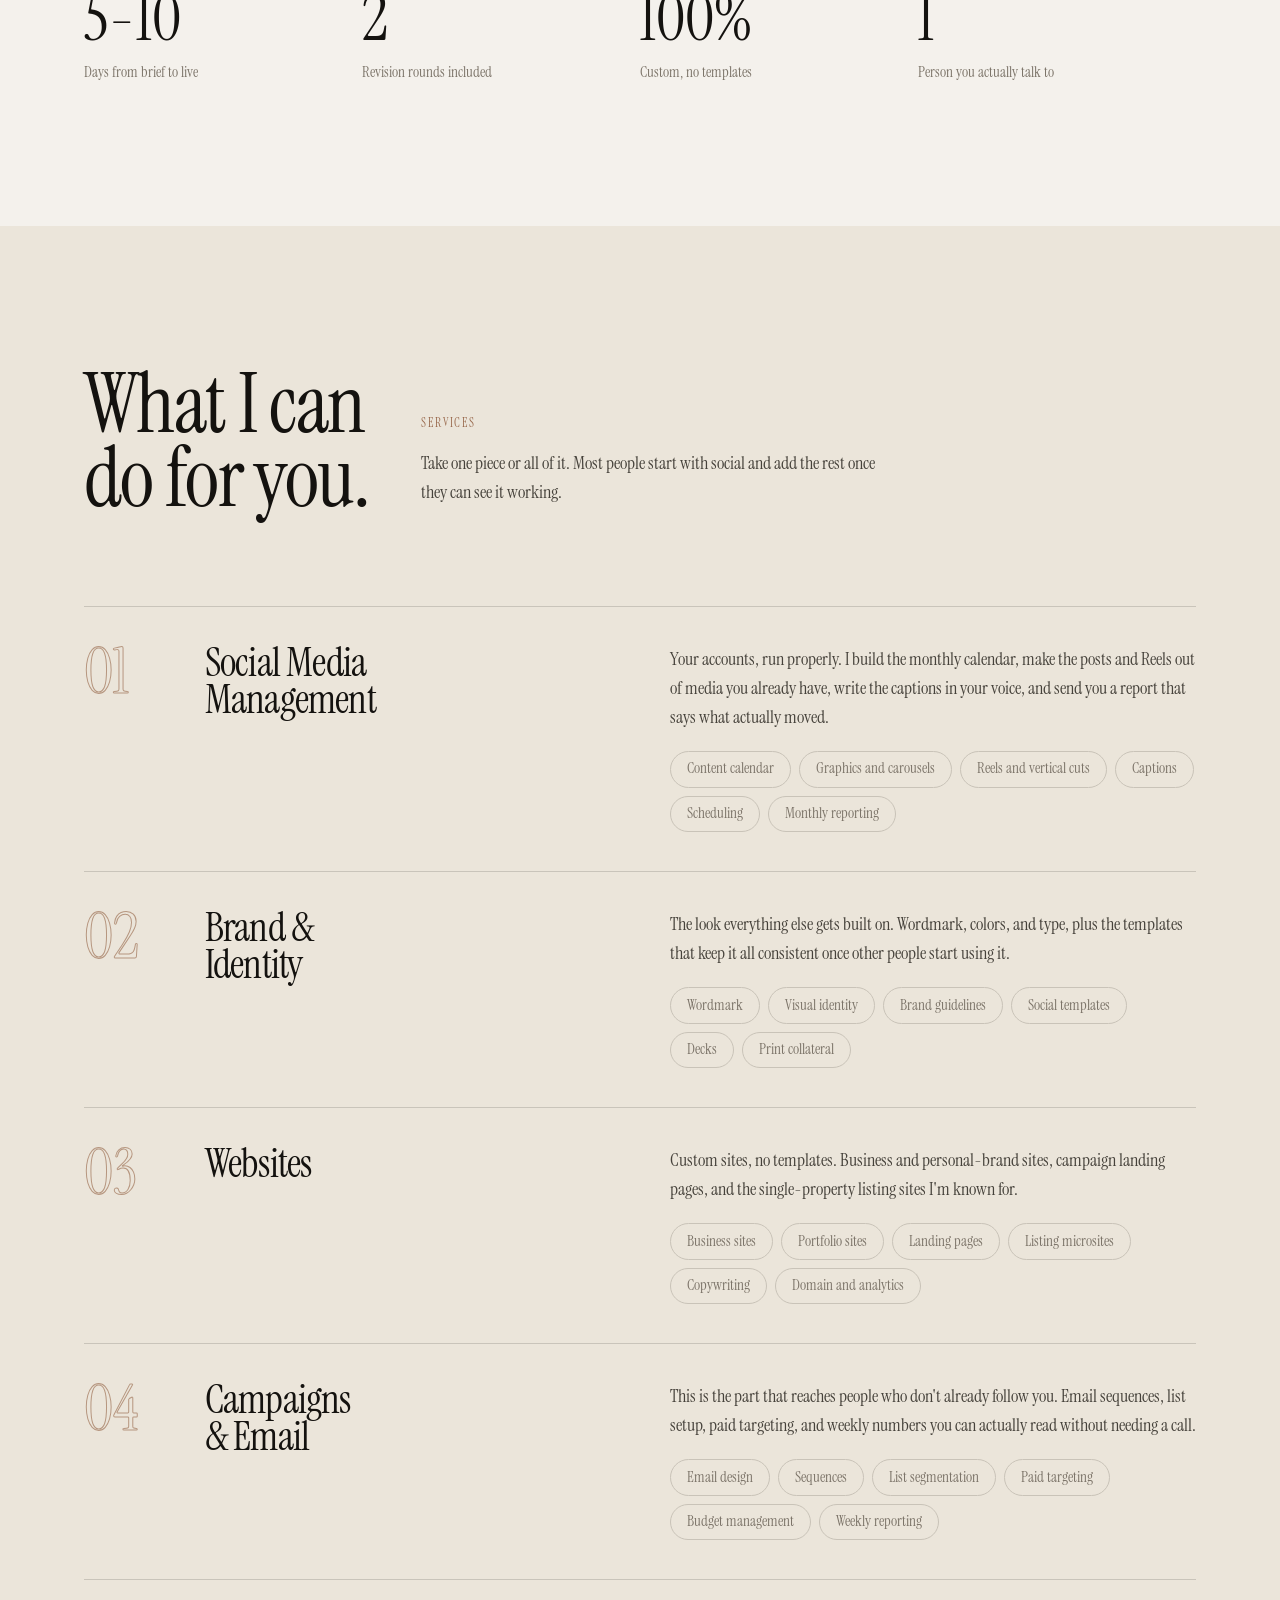
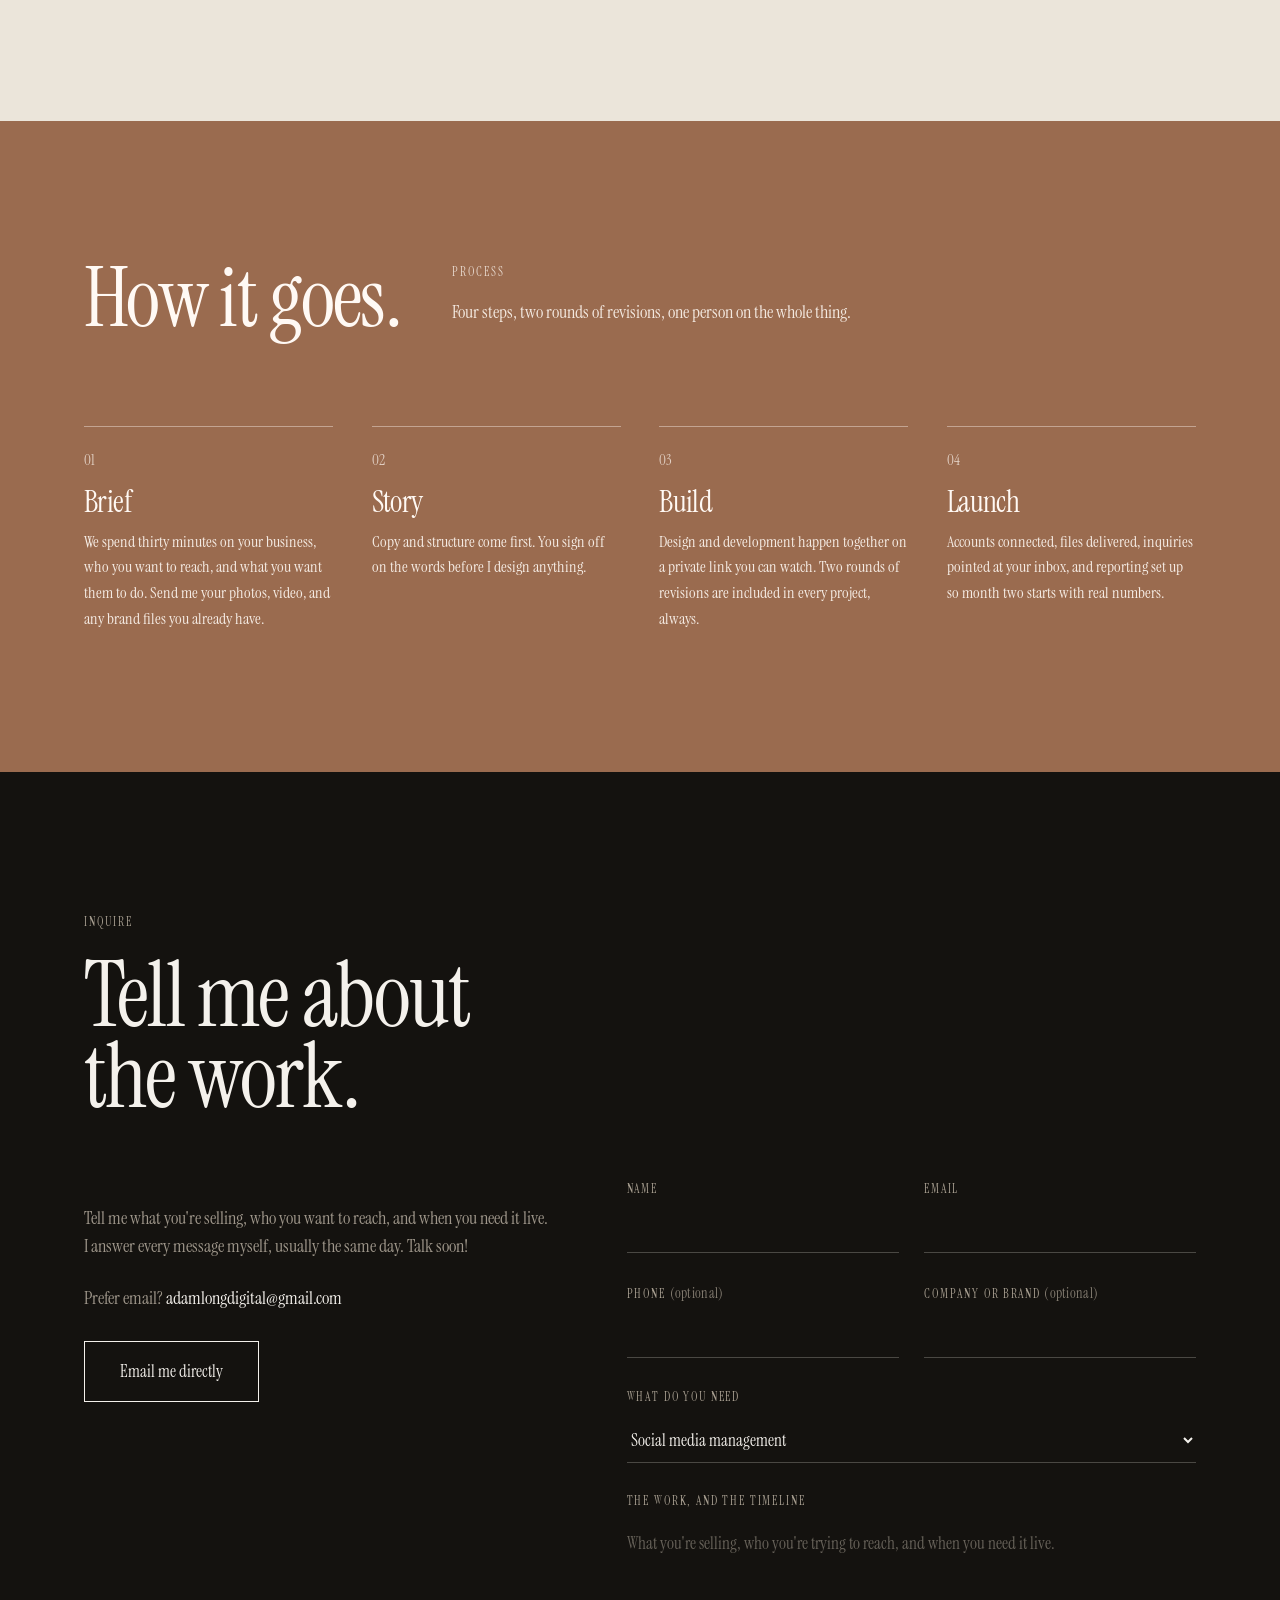
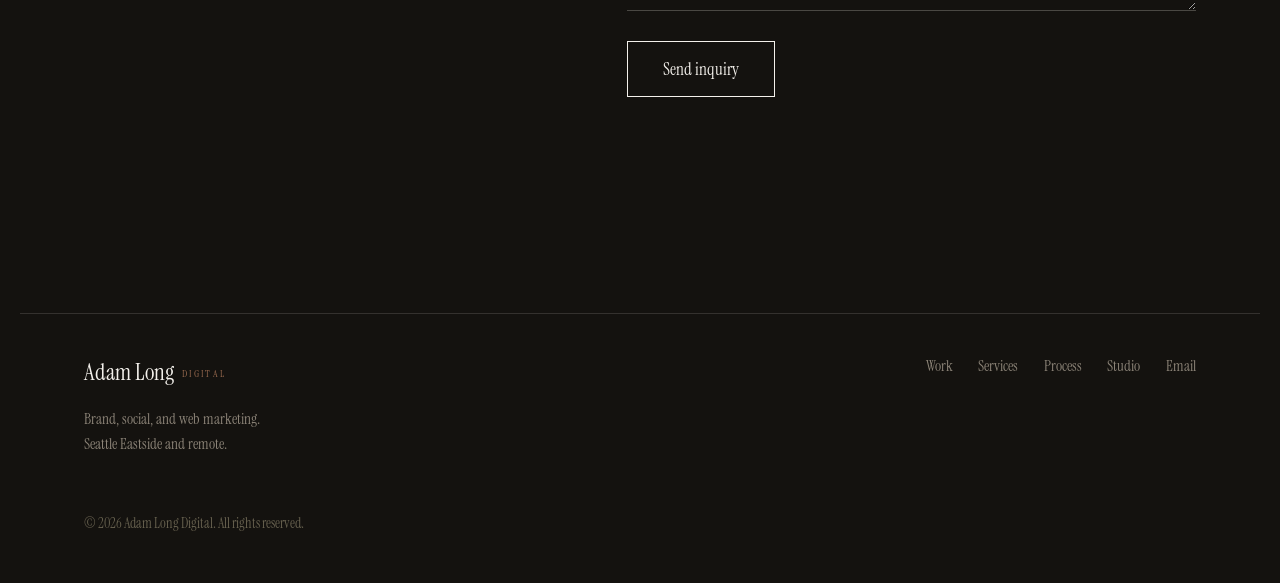
==== commit 9f6f94b0: "Add files via upload" ====
--- a/index.html
+++ b/index.html
@@ -86,10 +86,23 @@
   <span class="scroll-hint">Scroll</span>
 </section>
 
-<div class="band">
-  <img src="assets/band-fox-island.jpg?v=2" alt="Hope Landing concept rendering at golden hour, Fox Island, Washington" data-parallax>
+<div class="band" id="band">
+  <video id="bandVideo" poster="assets/band-poster.jpg?v=2" muted loop playsinline preload="none"
+         data-webm="assets/band-hope-landing.webm?v=2" data-mp4="assets/band-hope-landing.mp4?v=2"
+         aria-label="Hope Landing film, Fox Island, Washington" data-parallax></video>
   <span class="cap">Hope Landing &middot; Fox Island, Washington</span>
 </div>
+<div class="clients">
+  <div class="wrap">
+    <span class="eyebrow">Worked with</span>
+    <div class="mark-row">
+      <img class="mark" src="assets/logo-rsir.svg?v=2" alt="Realogics Sotheby's International Realty">
+      <span class="mark-type">Beyond Brokers<i>Consulting</i></span>
+      <span class="mark-note">and independent agents and small businesses across the Eastside and Puget Sound.</span>
+    </div>
+  </div>
+</div>
+
 
 <div class="marquee" aria-hidden="true">
   <div class="track">
@@ -107,7 +120,7 @@
   <article class="case rv">
     <span class="idx">01</span>
     <div class="case-inner">
-      <div class="frame square"><img src="assets/case-beyond-brokers.jpg?v=2" alt="Beyond Brokers referral network map of the greater Nashville area"></div>
+      <div class="frame square rv-img"><img src="assets/case-beyond-brokers.jpg?v=2" alt="Beyond Brokers referral network map of the greater Nashville area"></div>
       <div class="case-body">
         <span class="eyebrow clay">Ongoing &middot; Social, email, and brand</span>
         <h3>Beyond Brokers Consulting</h3>
@@ -122,7 +135,7 @@
   <article class="case rv">
     <span class="idx">02</span>
     <div class="case-inner">
-      <div class="frame square"><img src="assets/case-hope-landing.jpg?v=2" alt="Hope Landing listing carousel cover slide"></div>
+      <div class="frame square rv-img"><img src="assets/case-hope-landing.jpg?v=2" alt="Hope Landing listing carousel cover slide"></div>
       <div class="case-body">
         <span class="eyebrow clay">Site, video, and social</span>
         <h3>Hope Landing</h3>
@@ -137,7 +150,7 @@
   <article class="case rv">
     <span class="idx">03</span>
     <div class="case-inner">
-      <div class="frame square"><img src="assets/case-waterford.jpg?v=2" alt="Waterford Court listing carousel cover, Kirkland, Washington"></div>
+      <div class="frame square rv-img"><img src="assets/case-waterford.jpg?v=2" alt="Waterford Court listing carousel cover, Kirkland, Washington"></div>
       <div class="case-body">
         <span class="eyebrow clay">Print and social</span>
         <h3>Waterford Court</h3>
@@ -203,15 +216,15 @@
       <a class="btn" href="#inquire" style="margin-top:2.5rem"><span>Let’s work together</span></a>
     </div>
     <div class="rv">
-      <div class="about-media"><img src="assets/case-aerial.jpg?v=2" alt="Aerial view of a Puget Sound property"></div>
+      <div class="about-media rv-img"><img src="assets/case-aerial.jpg?v=2" alt="Aerial view of a Puget Sound property"></div>
       <span class="cap">Puget Sound, where most of the work has been made.</span>
     </div>
   </div>
-  <div class="stats rv">
-    <div><strong>5-10</strong><small>Days from brief to live</small></div>
-    <div><strong>2</strong><small>Revision rounds included</small></div>
-    <div><strong>100%</strong><small>Custom, no templates</small></div>
-    <div><strong>1</strong><small>Person you actually talk to</small></div>
+  <div class="stats rv" id="stats">
+    <div><strong data-count="5-10">5-10</strong><small>Days from brief to live</small></div>
+    <div><strong data-count="2">2</strong><small>Revision rounds included</small></div>
+    <div><strong data-count="100%">100%</strong><small>Custom, no templates</small></div>
+    <div><strong data-count="1">1</strong><small>Person you actually talk to</small></div>
   </div>
 </section>
 
--- a/styles.css
+++ b/styles.css
@@ -237,3 +237,40 @@
 .form-status.ok{color:var(--paper)}
 .form-status.warn{color:var(--clay)}
 button[type=submit][disabled]{opacity:.5;cursor:default}
+
+/* ── video band ─────────────────────────────── */
+.band video{width:100%;height:130%;object-fit:cover;position:absolute;top:-15%;left:0;will-change:transform;background:var(--paper-alt)}
+
+/* ── client marks ───────────────────────────── */
+.clients{background:var(--paper);padding:clamp(2.5rem,5vw,3.75rem) 0;border-bottom:1px solid var(--rule)}
+.clients .eyebrow{margin-bottom:1.6rem;color:var(--faint)}
+.mark-row{display:flex;align-items:center;justify-content:space-between;gap:clamp(1.75rem,5vw,4rem);flex-wrap:wrap}
+.mark{height:26px;width:auto;opacity:.42;filter:grayscale(1);transition:opacity .45s var(--ease)}
+.mark-tall{height:76px}
+.mark-row:hover .mark{opacity:.3}
+.mark-row .mark:hover{opacity:.75}
+.mark-type{font-size:1.15rem;color:var(--ink);opacity:.5;line-height:1.15;transition:opacity .45s var(--ease)}
+.mark-type i{display:block;font-style:normal;font-size:.66rem;letter-spacing:.2em;text-transform:uppercase;color:var(--muted);margin-top:.25rem}
+.mark-row:hover .mark-type{opacity:.36}
+.mark-row .mark-type:hover{opacity:.85}
+@media (max-width:700px){
+  .mark-row{justify-content:flex-start;gap:2rem}
+  .mark{height:18px}.mark-tall{height:54px}
+  .mark-type{font-size:1rem}
+}
+
+/* ── motion: image reveal + counters ────────── */
+.rv-img{overflow:hidden}
+.rv-img img{transform:scale(1.08);transition:transform 1.4s var(--ease),opacity 1s var(--ease);opacity:0}
+.rv-img.in img{transform:scale(1);opacity:1}
+.case:hover .frame.rv-img.in img{transform:scale(1.05)}
+.case .idx{transition:transform .7s var(--ease),color .5s var(--ease)}
+.case:hover .idx{transform:translateY(-8px)}
+.marquee:hover .track{animation-play-state:paused}
+.stats strong{font-variant-numeric:tabular-nums}
+@media (prefers-reduced-motion:reduce){
+  .rv-img img{opacity:1;transform:none}
+}
+
+.mark-note{font-size:1rem;color:var(--muted);max-width:22em;line-height:1.45;margin-left:auto;text-align:right}
+@media (max-width:700px){.mark-note{margin-left:0;text-align:left;font-size:.95rem}}
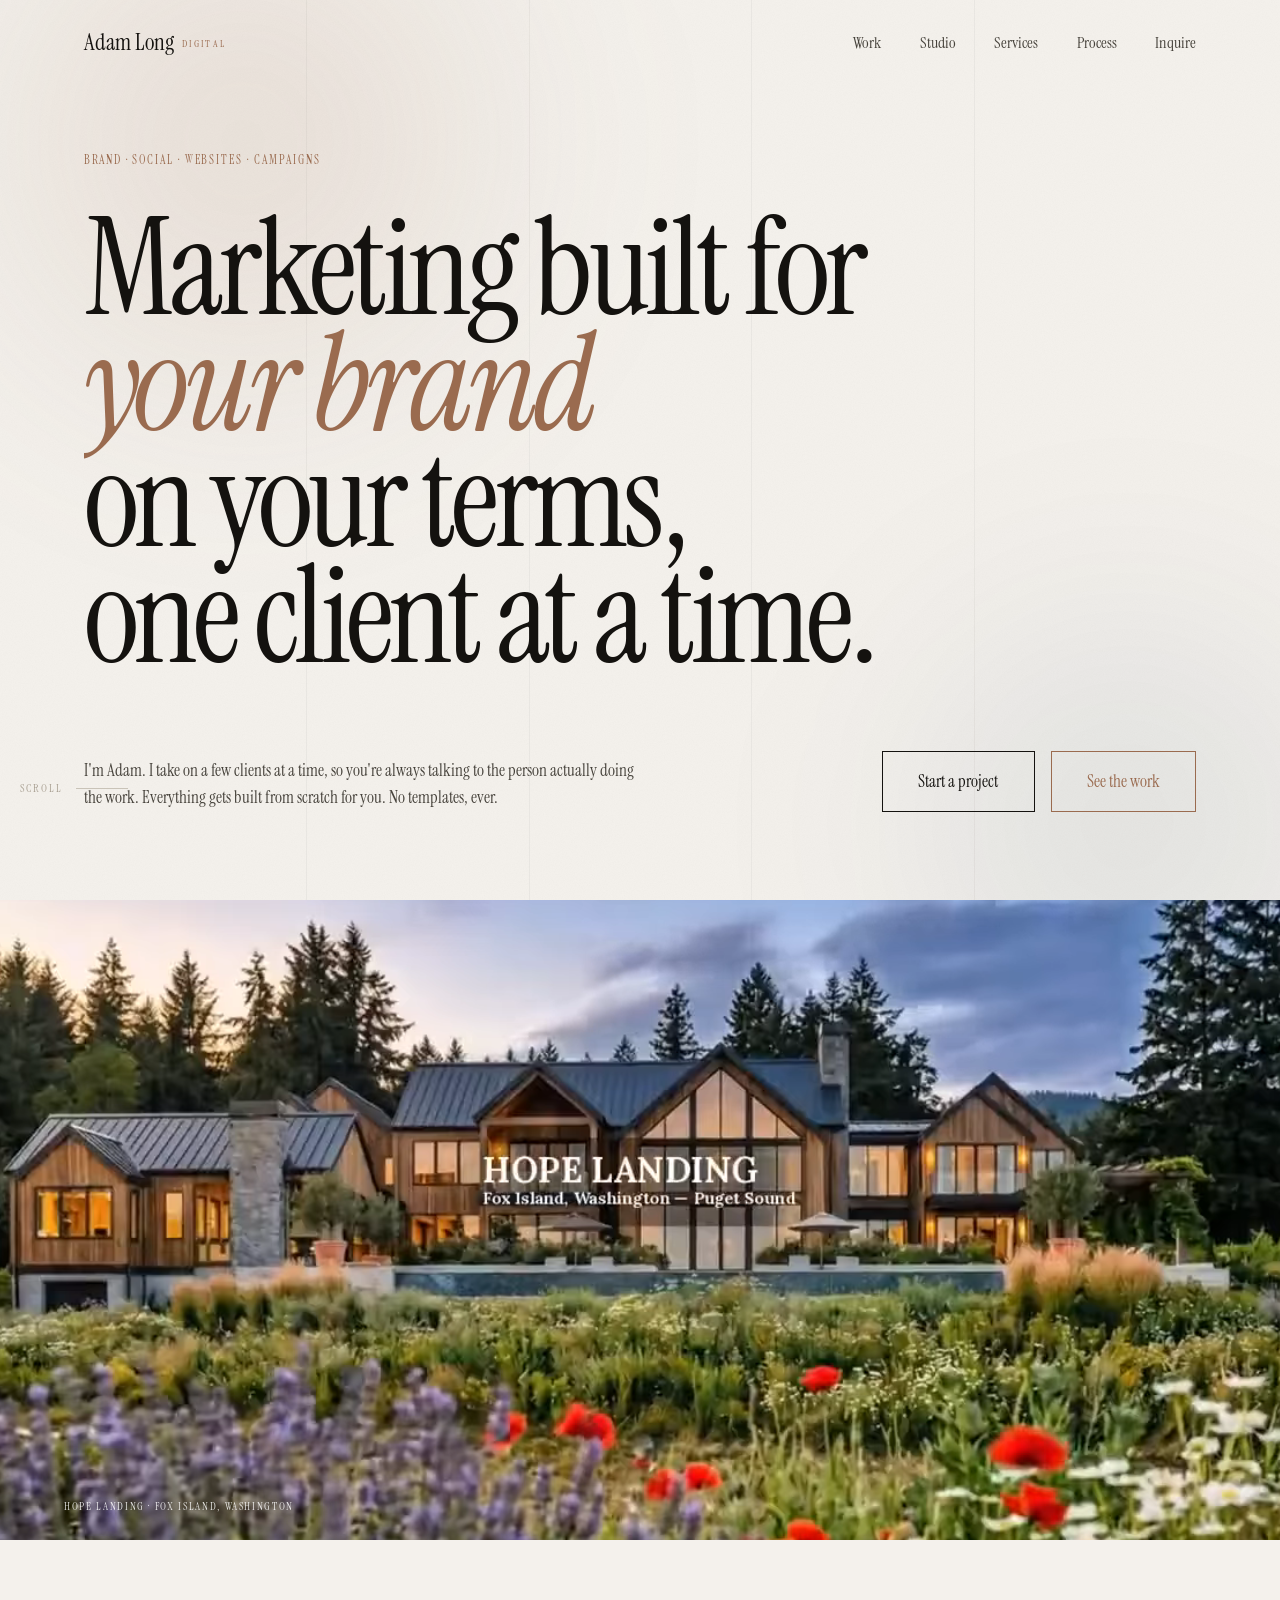
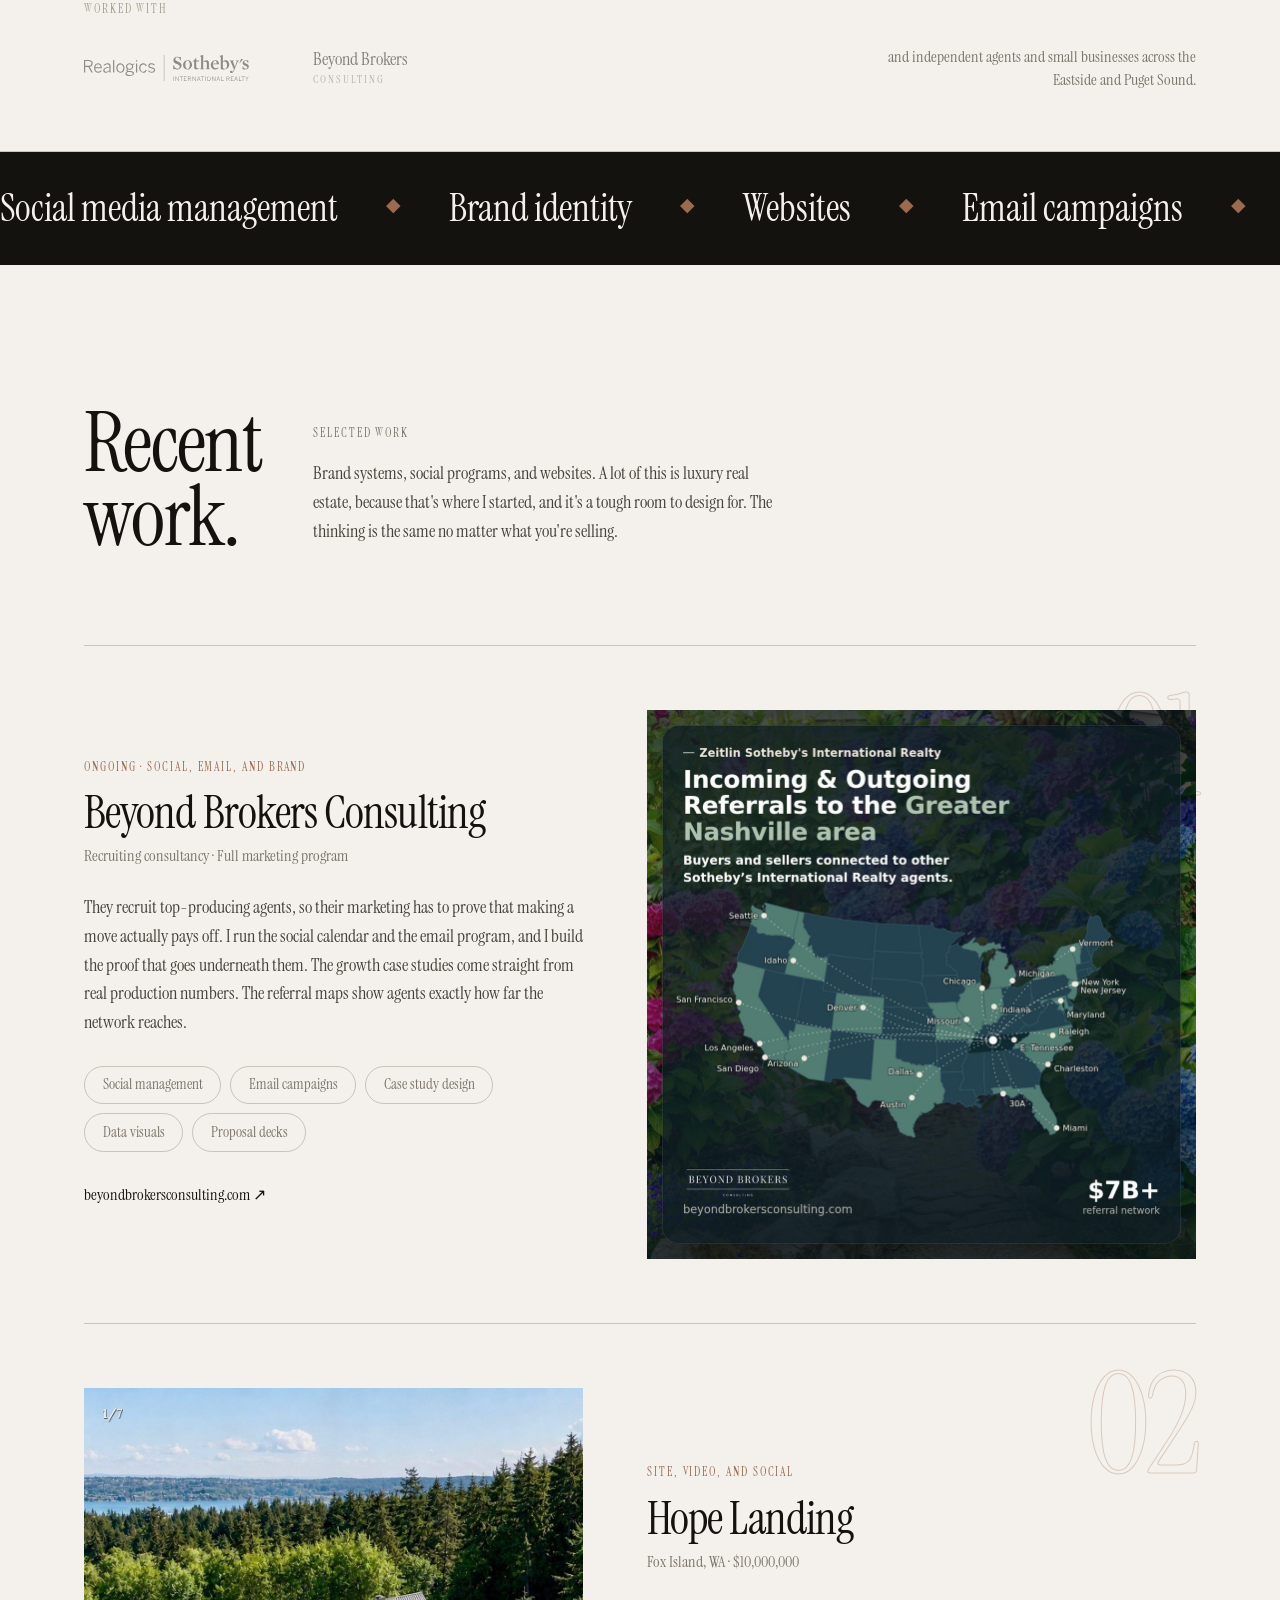
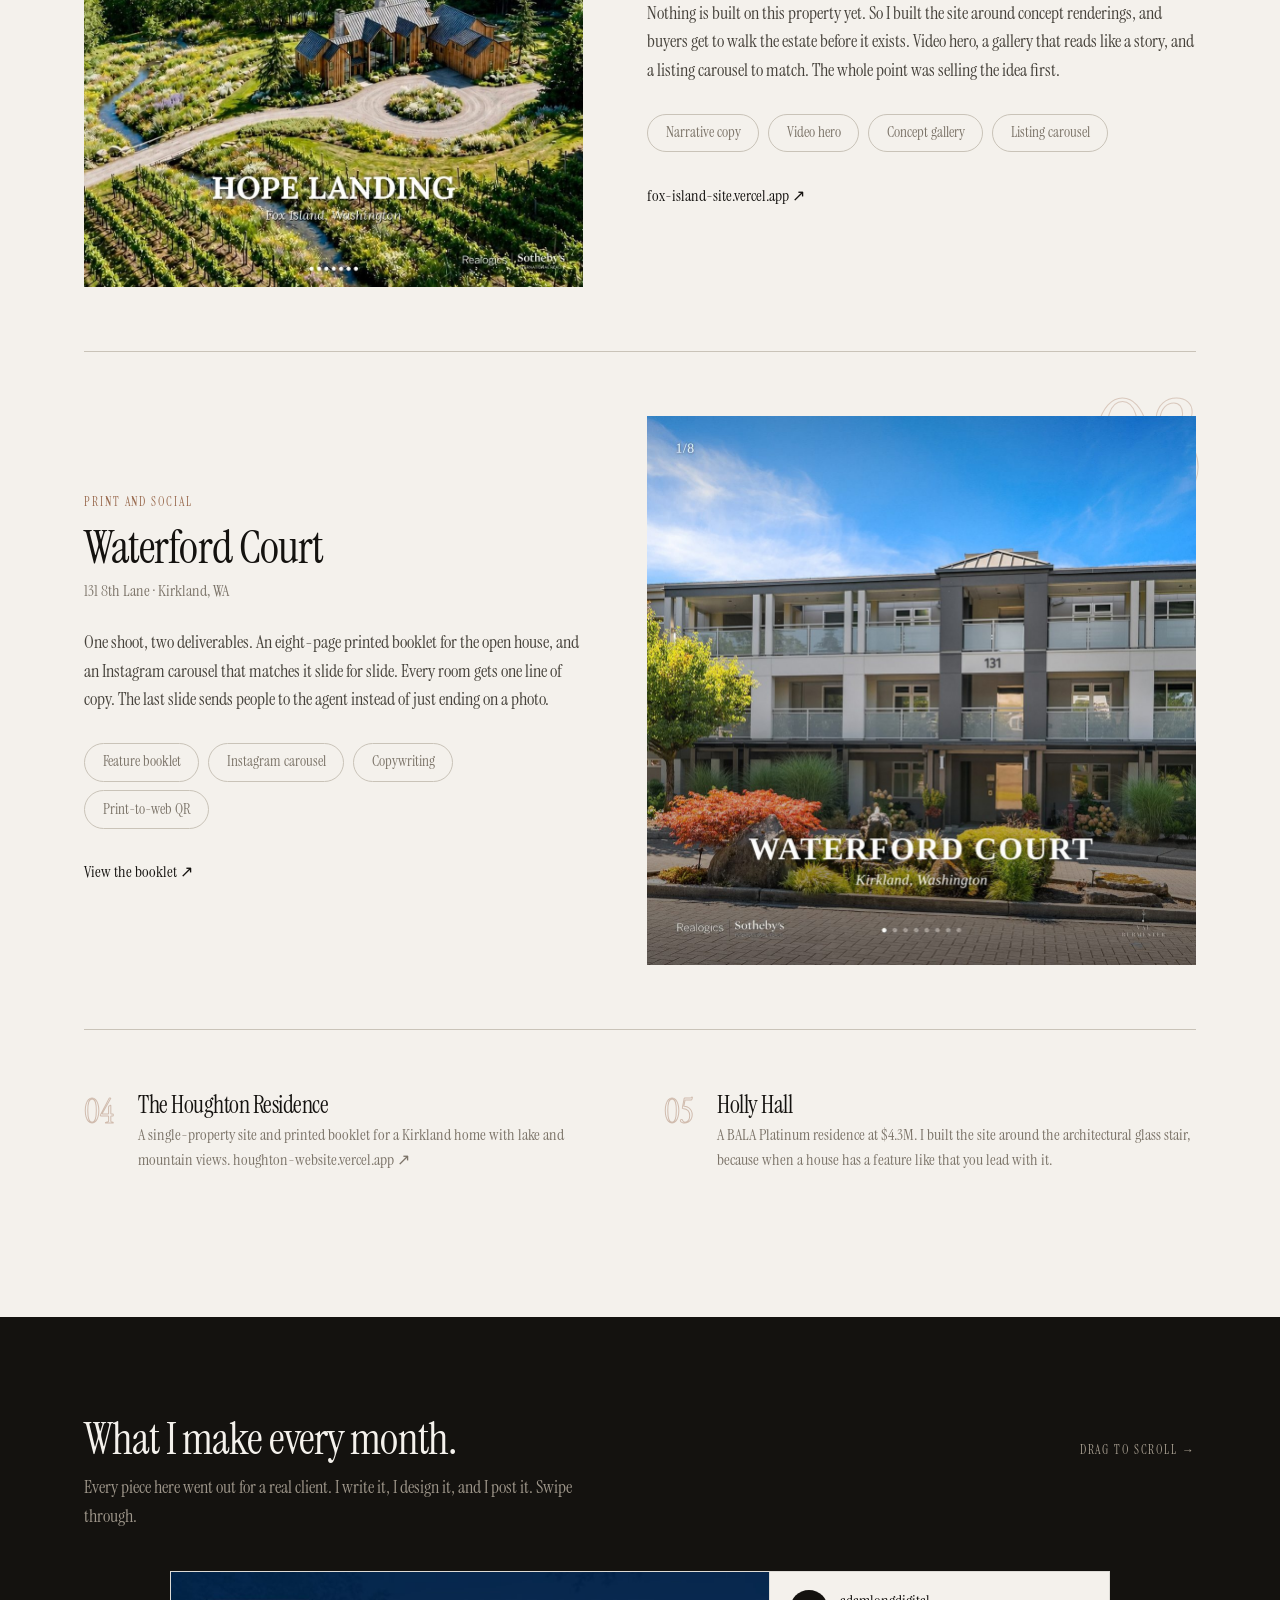
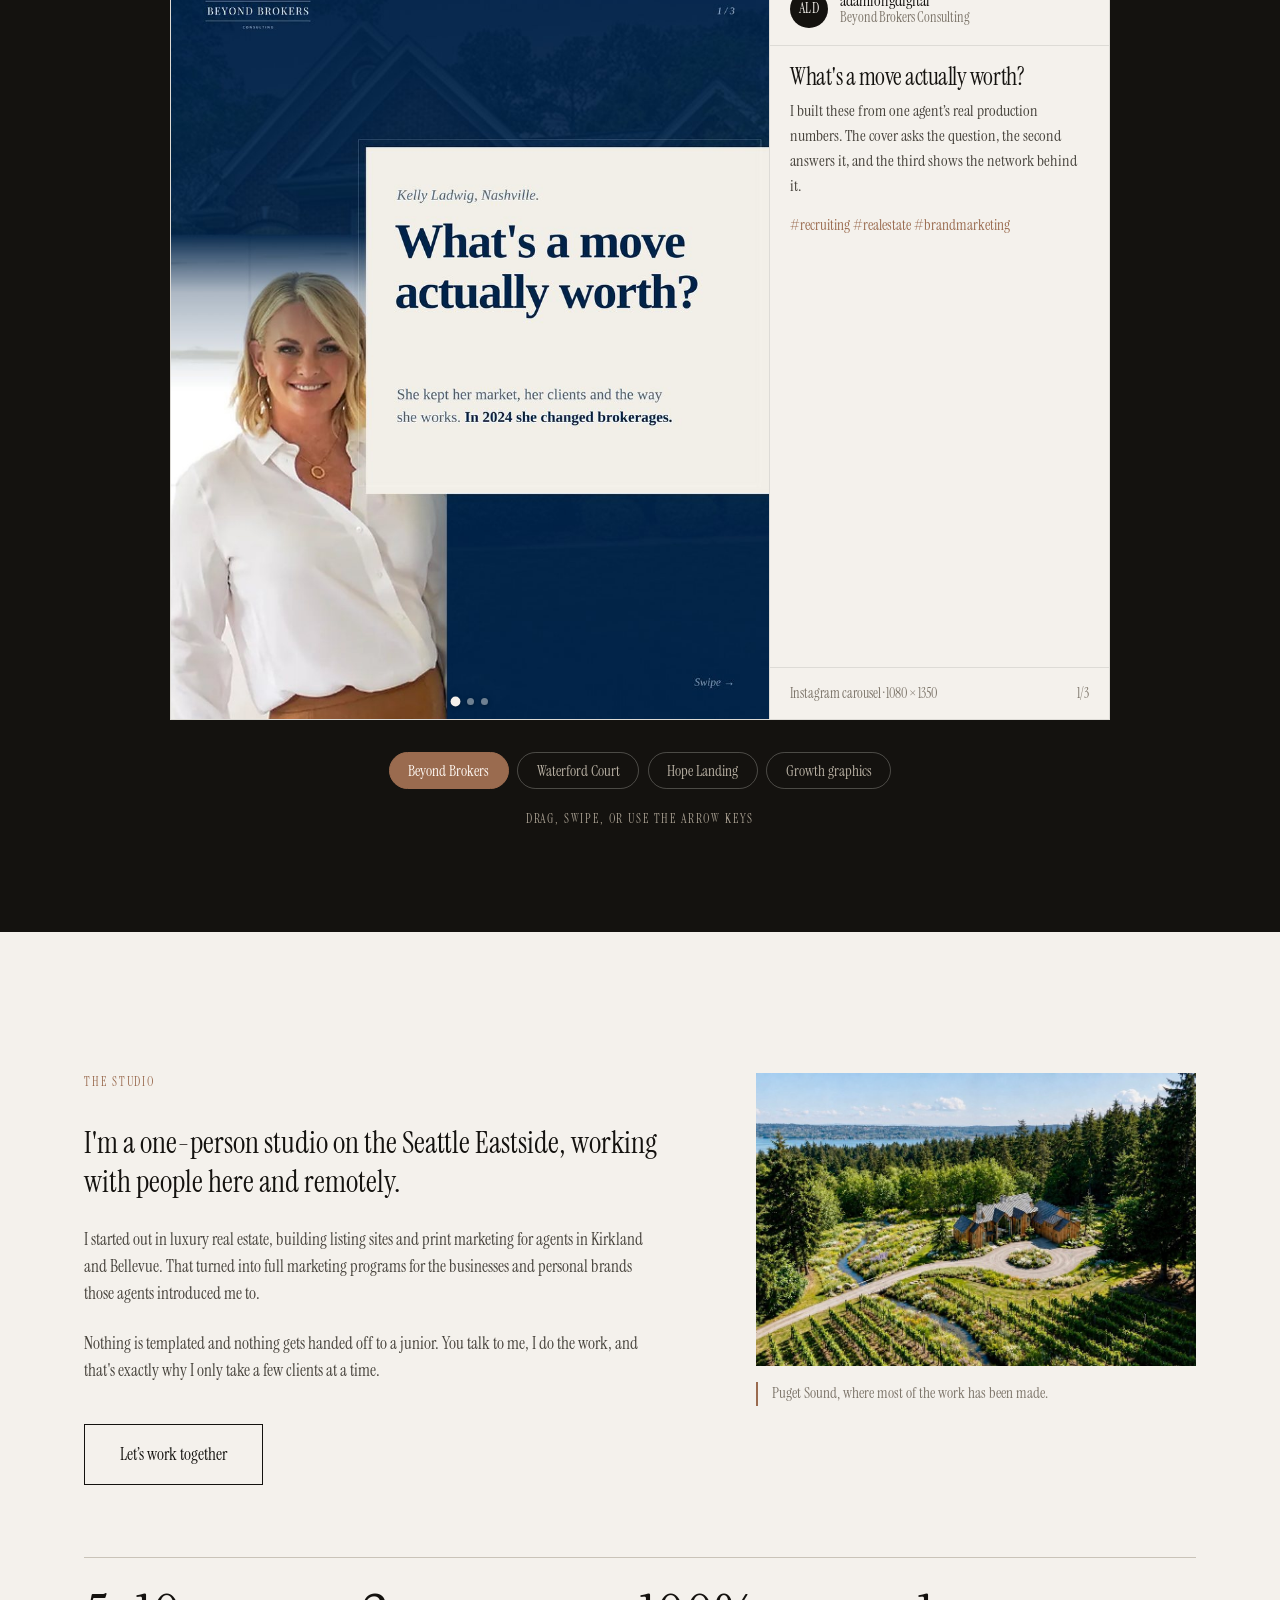
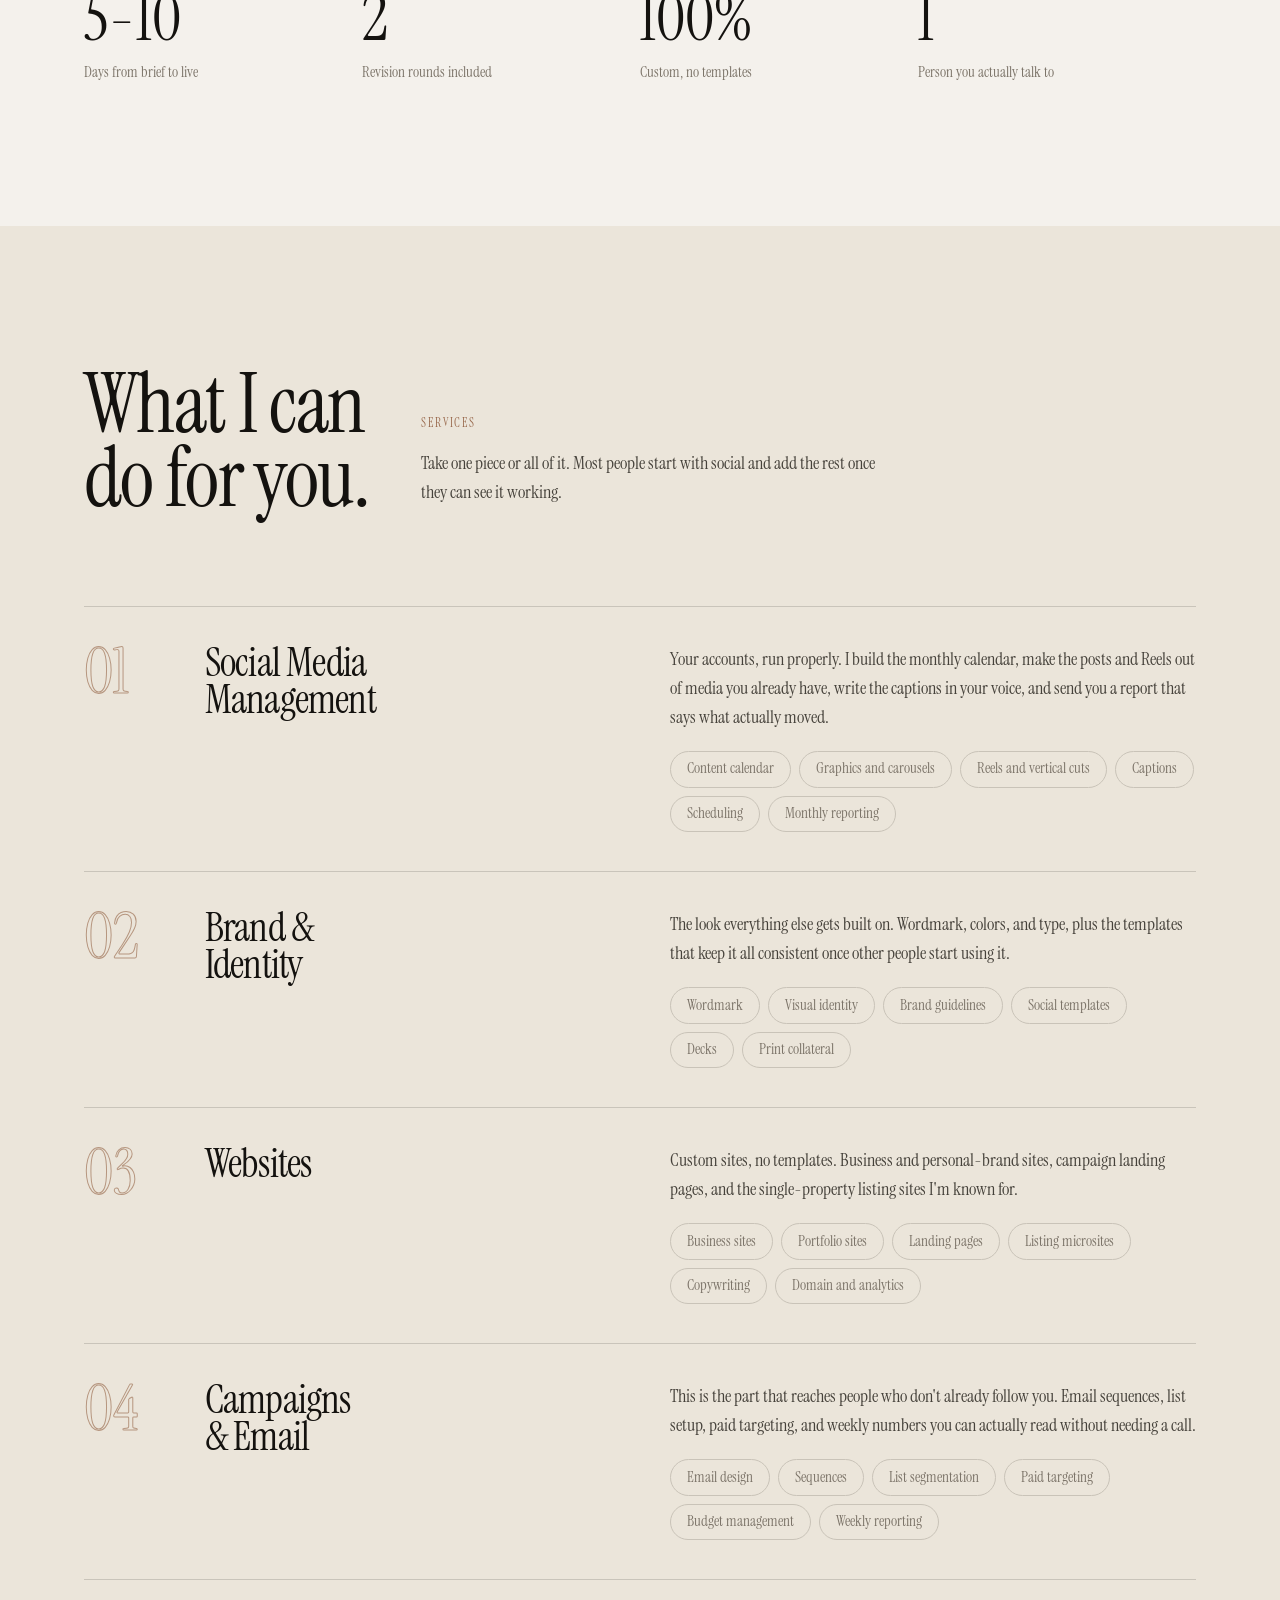
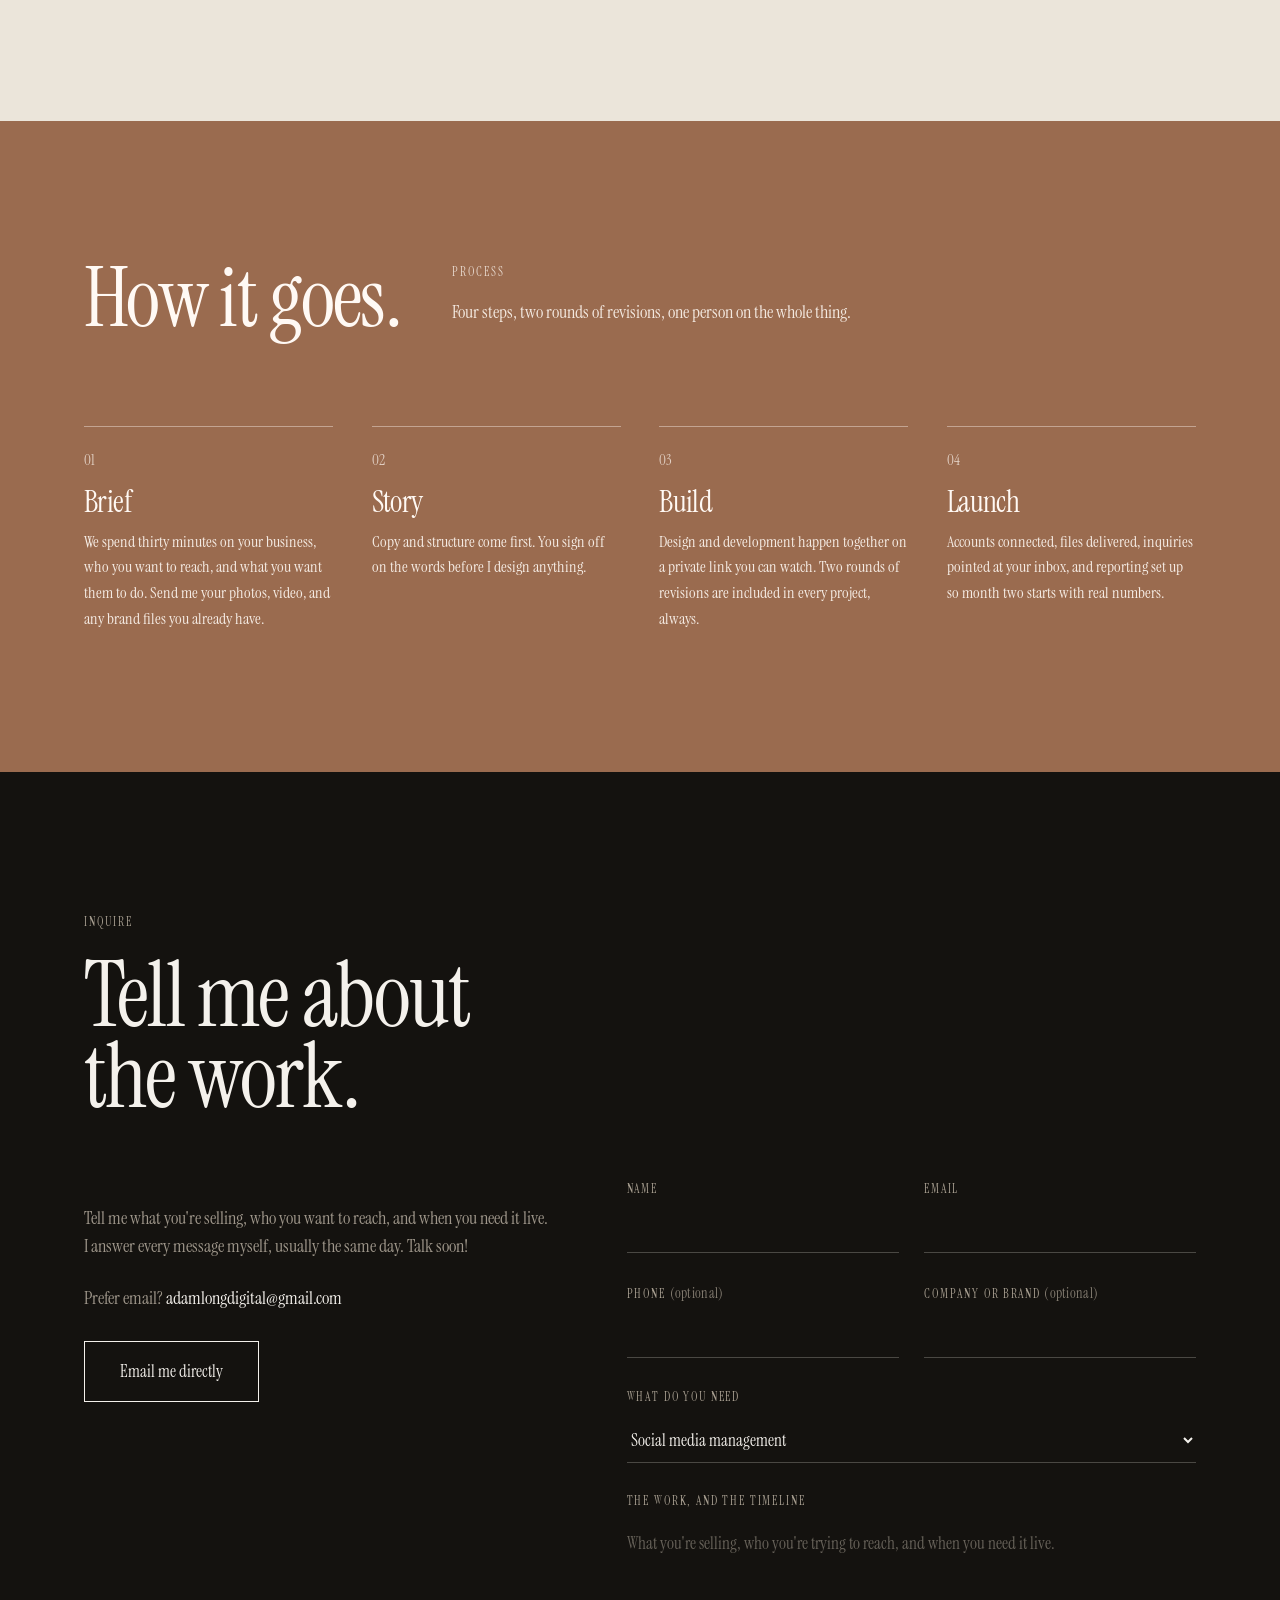
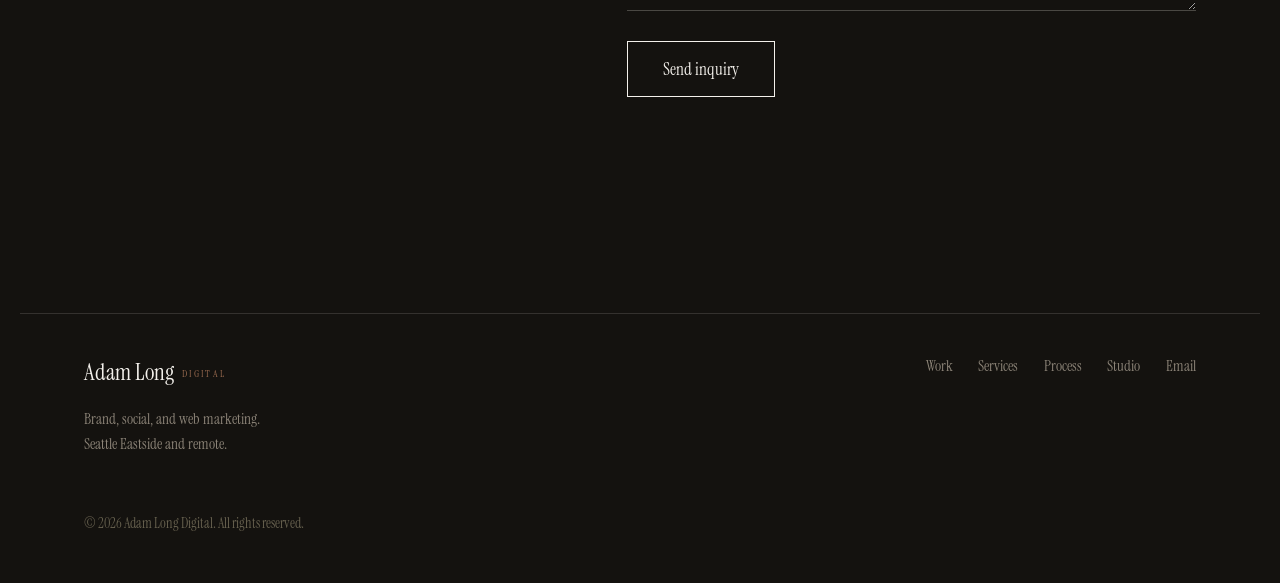
==== commit 0922f561: "Add files via upload" ====
--- a/index.html
+++ b/index.html
@@ -69,6 +69,12 @@
 
 <main>
 <section class="hero wrap">
+  <div class="atmos" aria-hidden="true">
+    <div class="wash wash-a"></div>
+    <div class="wash wash-b"></div>
+    <div class="hair-grid"><i></i><i></i><i></i><i></i><i></i></div>
+    <div class="grain"></div>
+  </div>
   <span class="eyebrow clay rv">Brand &middot; Social &middot; Websites &middot; Campaigns</span>
   <h1 class="mega">
     <span class="ln"><i>Marketing built for</i></span>
--- a/styles.css
+++ b/styles.css
@@ -274,3 +274,54 @@
 
 .mark-note{font-size:1rem;color:var(--muted);max-width:22em;line-height:1.45;margin-left:auto;text-align:right}
 @media (max-width:700px){.mark-note{margin-left:0;text-align:left;font-size:.95rem}}
+
+/* ── hero atmosphere ────────────────────────── */
+.hero{isolation:isolate}
+.hero > :not(.atmos){position:relative;z-index:1}
+.atmos{position:absolute;top:0;bottom:0;left:50%;width:100vw;margin-left:-50vw;overflow:hidden;pointer-events:none;z-index:0}
+
+/* two slow washes of warm colour, drifting past each other */
+.wash{position:absolute;border-radius:50%;filter:blur(90px);will-change:transform}
+.wash-a{
+  width:58vw;height:58vw;left:-10vw;top:-18vw;
+  background:radial-gradient(circle at 50% 50%, rgba(154,107,79,.16), rgba(154,107,79,0) 68%);
+  animation:driftA 46s ease-in-out infinite alternate;
+}
+.wash-b{
+  width:52vw;height:52vw;right:-14vw;bottom:-20vw;
+  background:radial-gradient(circle at 50% 50%, rgba(0,35,73,.09), rgba(0,35,73,0) 66%);
+  animation:driftB 61s ease-in-out infinite alternate;
+}
+@keyframes driftA{
+  0%{transform:translate3d(0,0,0) scale(1)}
+  50%{transform:translate3d(6vw,4vw,0) scale(1.12)}
+  100%{transform:translate3d(-3vw,7vw,0) scale(1.04)}
+}
+@keyframes driftB{
+  0%{transform:translate3d(0,0,0) scale(1.05)}
+  50%{transform:translate3d(-7vw,-5vw,0) scale(1)}
+  100%{transform:translate3d(4vw,-8vw,0) scale(1.1)}
+}
+
+/* hairline column grid, aligned to the content measure */
+.hair-grid{
+  position:absolute;inset:0;margin:0 auto;max-width:var(--max);
+  padding-left:var(--pad);padding-right:var(--pad);
+  display:grid;grid-template-columns:repeat(5,1fr);
+}
+.hair-grid i{border-left:1px solid rgba(28,26,23,.045);height:100%}
+.hair-grid i:first-child{border-left:0}
+
+/* paper grain */
+.grain{
+  position:absolute;inset:-50%;opacity:.38;mix-blend-mode:multiply;
+  background-image:url("data:image/svg+xml,%3Csvg xmlns='http://www.w3.org/2000/svg' width='140' height='140'%3E%3Cfilter id='n'%3E%3CfeTurbulence type='fractalNoise' baseFrequency='.9' numOctaves='3' stitchTiles='stitch'/%3E%3CfeColorMatrix type='saturate' values='0'/%3E%3C/filter%3E%3Crect width='140' height='140' filter='url(%23n)' opacity='.13'/%3E%3C/svg%3E");
+  background-size:140px 140px;
+}
+@media (max-width:700px){
+  .wash{filter:blur(60px)}
+  .hair-grid{grid-template-columns:repeat(3,1fr)}
+}
+@media (prefers-reduced-motion:reduce){
+  .wash{animation:none}
+}
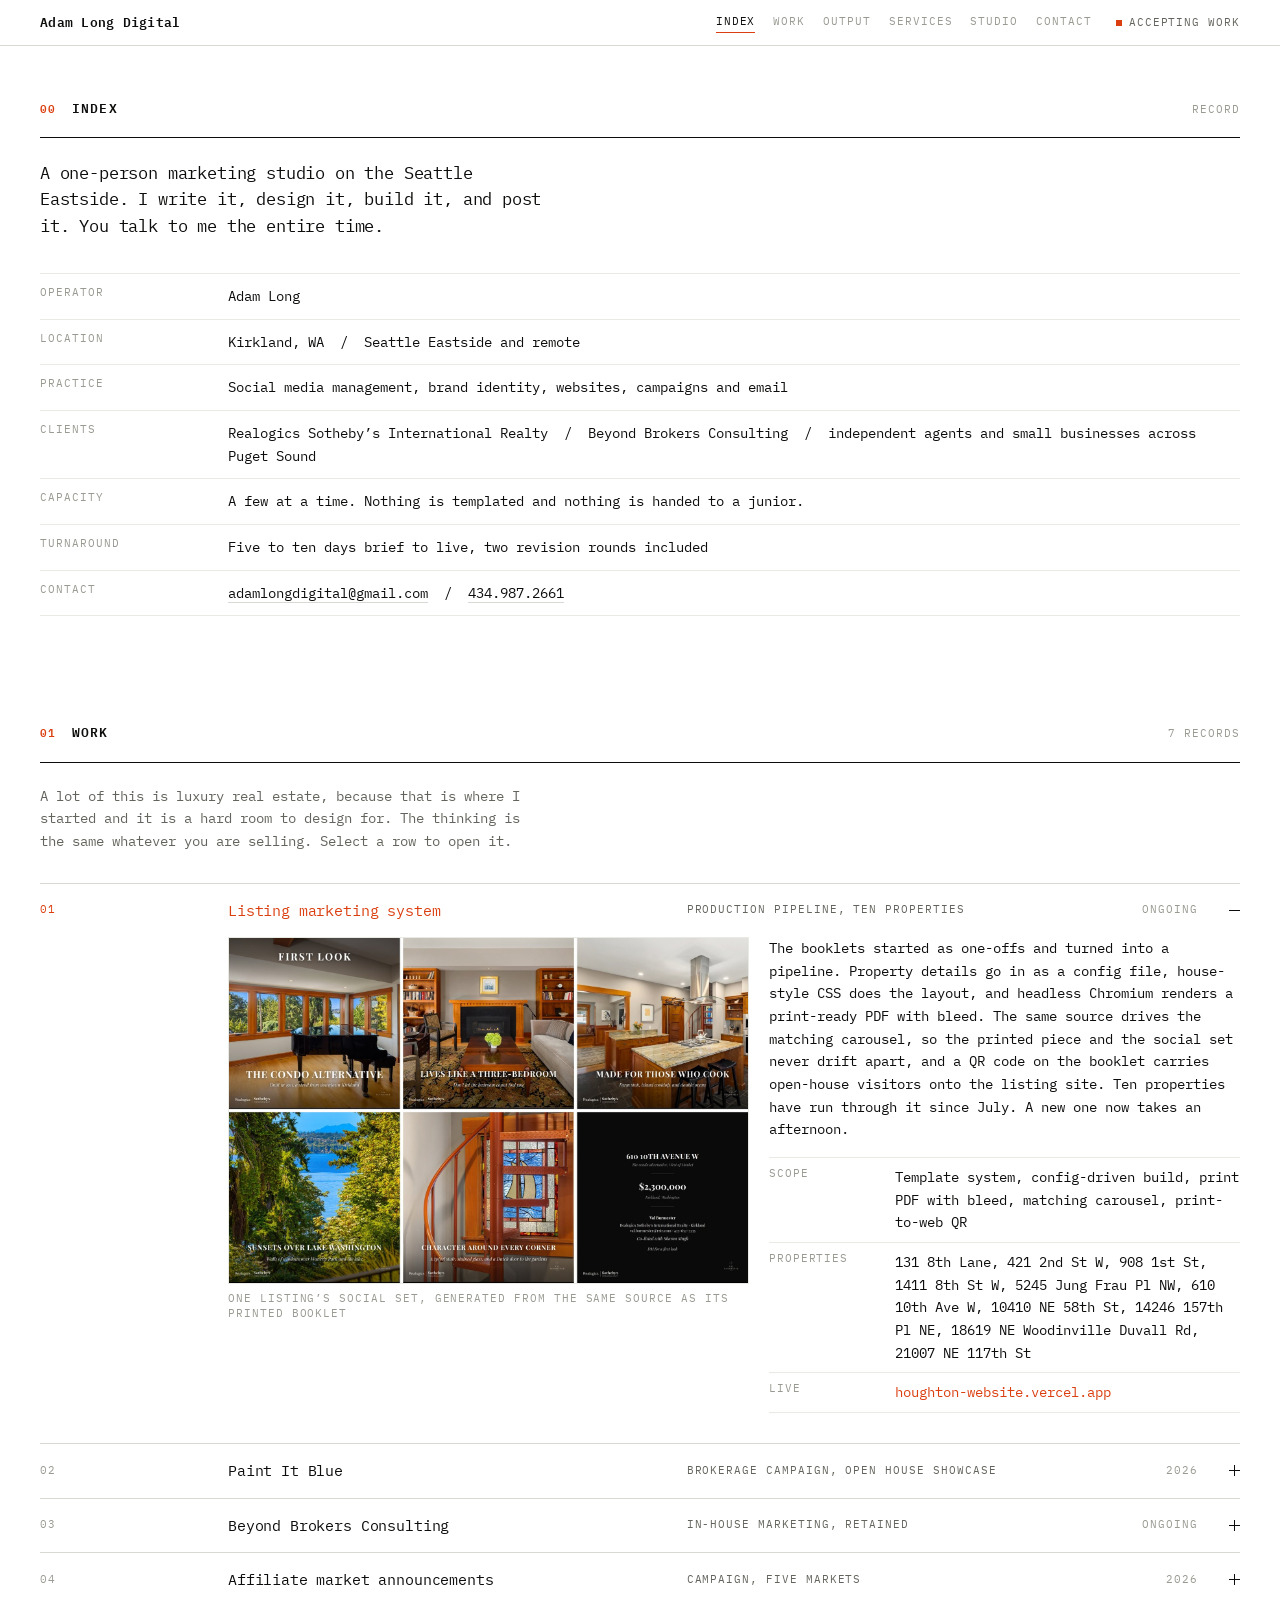
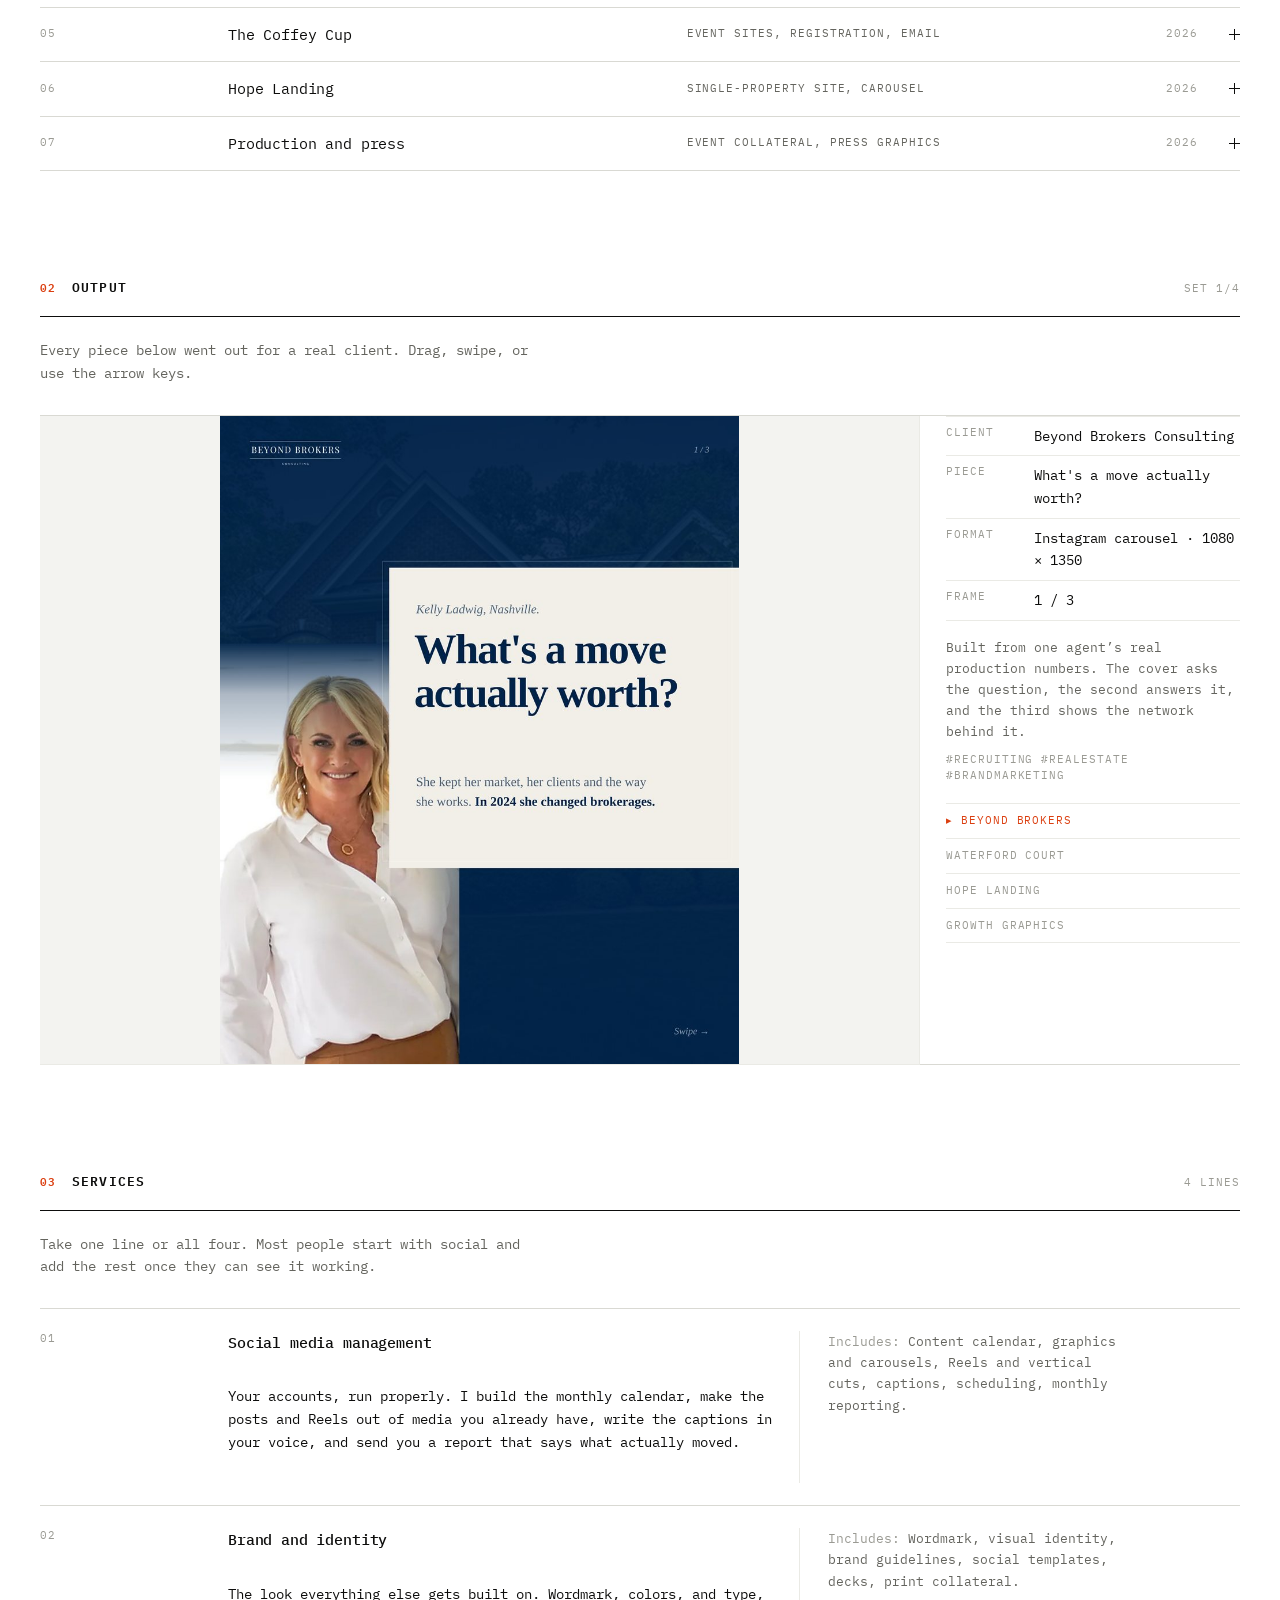
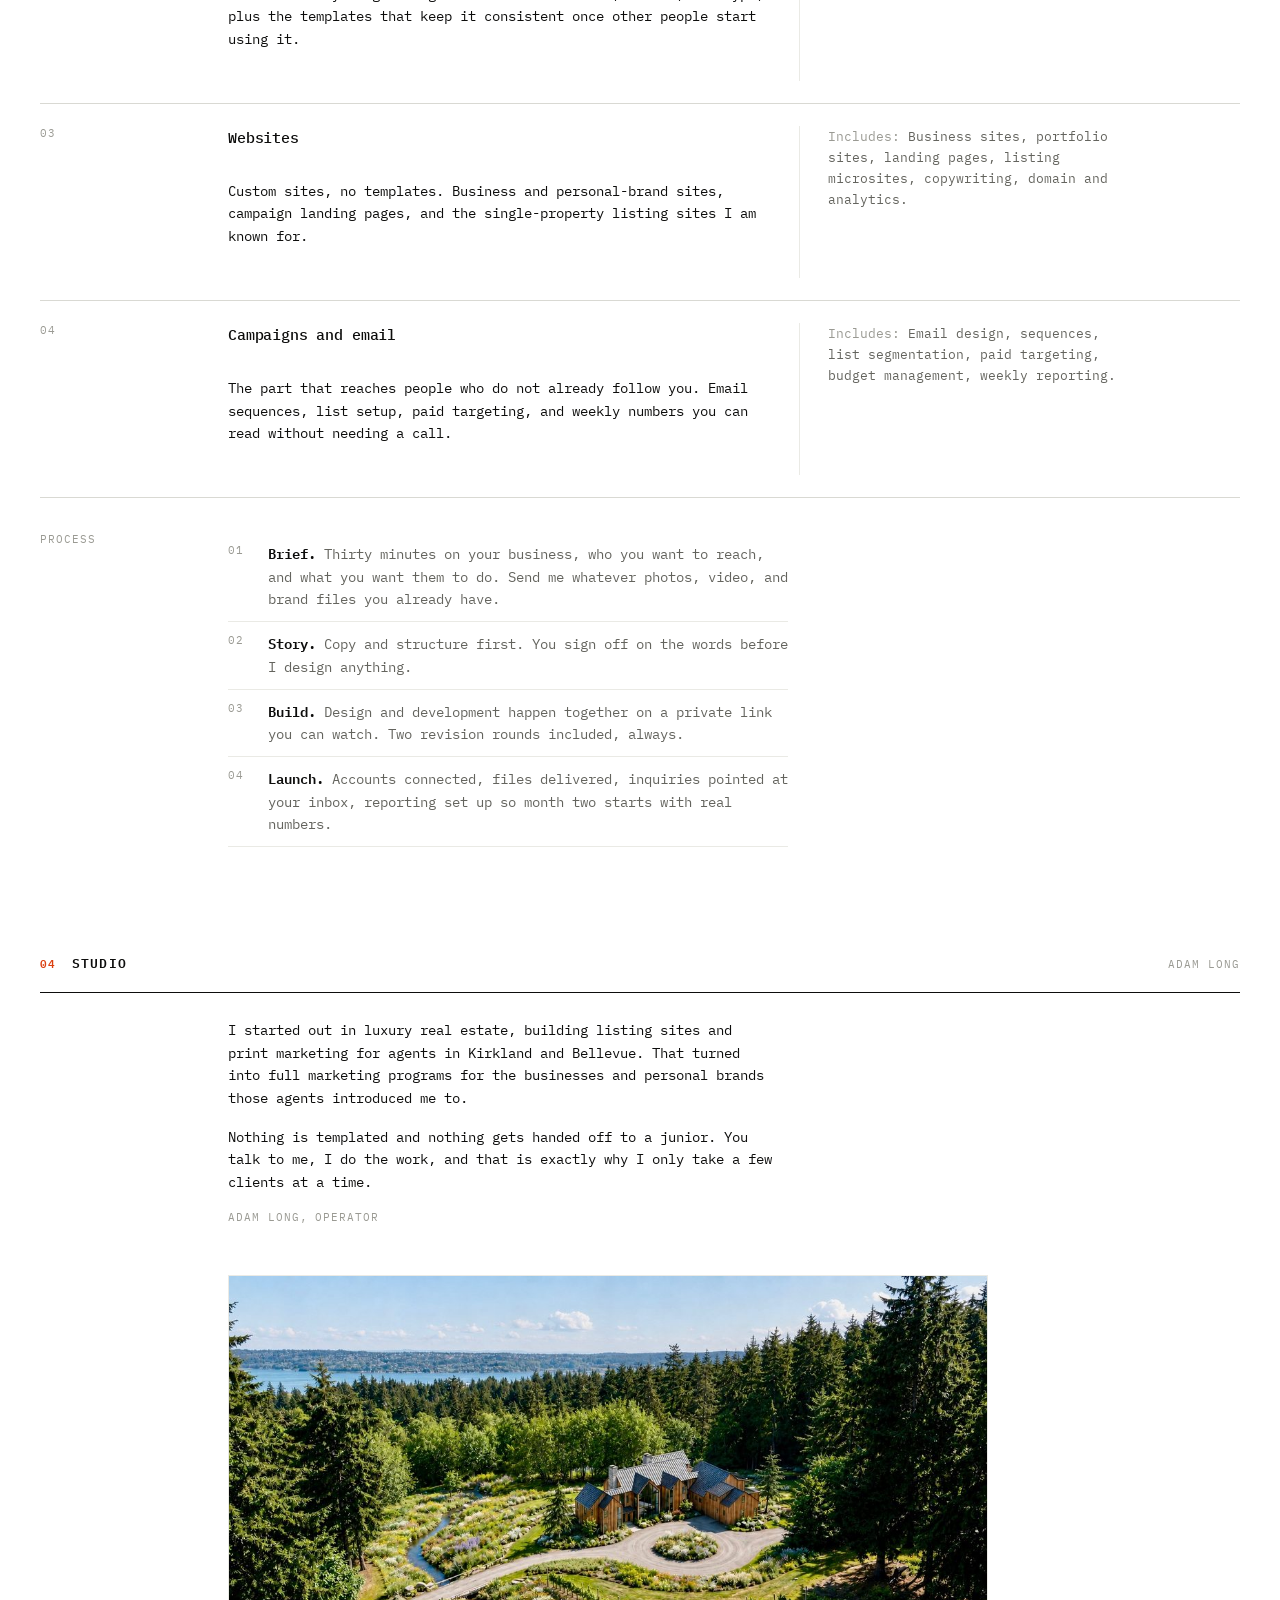
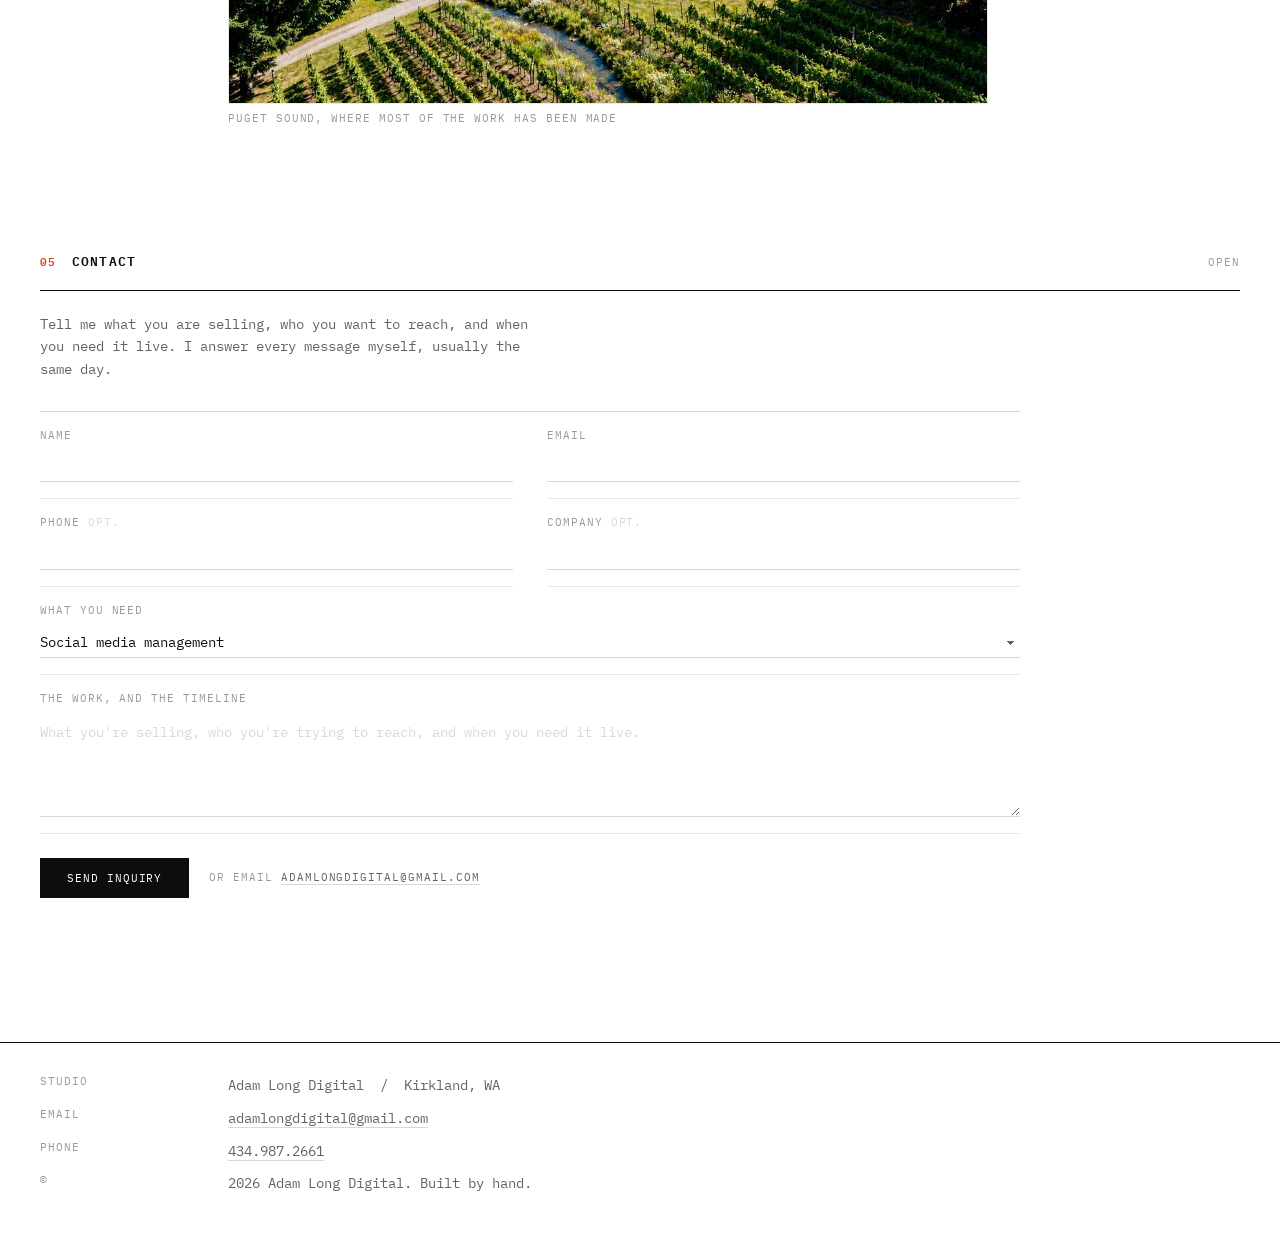
==== commit 4795bb25: "Add files via upload" ====
--- a/index.html
+++ b/index.html
@@ -3,36 +3,33 @@
 <head>
 <meta charset="utf-8">
 <meta name="viewport" content="width=device-width, initial-scale=1">
-<title>Adam Long Digital | Brand, Social, and Web Marketing</title>
-<meta name="description" content="I’m a one-person marketing studio on the Seattle Eastside. Social media management, brand identity, custom websites, and campaigns for small businesses, personal brands, and luxury real estate.">
-<link rel="canonical" href="https://adamlongdigital.vercel.app/">
-<meta name="theme-color" content="#F4F1EC">
-
-<!-- favicon -->
+<title>Adam Long Digital, Marketing Studio Index</title>
+<meta name="description" content="One-person marketing studio on the Seattle Eastside. Social media management, brand identity, websites, and campaigns for small businesses, personal brands, and luxury real estate.">
+<link rel="canonical" href="https://www.adamlongdigital.com/">
+<meta name="theme-color" content="#FFFFFF">
+
 <link rel="icon" href="/favicon.svg" type="image/svg+xml">
 <link rel="icon" href="/favicon-32.png" sizes="32x32" type="image/png">
 <link rel="icon" href="/favicon-16.png" sizes="16x16" type="image/png">
 <link rel="apple-touch-icon" href="/apple-touch-icon.png">
 <link rel="manifest" href="/site.webmanifest">
 
-<!-- open graph -->
 <meta property="og:type" content="website">
 <meta property="og:site_name" content="Adam Long Digital">
-<meta property="og:url" content="https://adamlongdigital.vercel.app/">
-<meta property="og:title" content="Adam Long Digital | Brand, Social, and Web Marketing">
-<meta property="og:description" content="Social media management, brand identity, custom websites, and campaigns. One person, a few clients at a time.">
-<meta property="og:image" content="https://adamlongdigital.vercel.app/assets/og-hero.jpg?v=2">
+<meta property="og:url" content="https://www.adamlongdigital.com/">
+<meta property="og:title" content="Adam Long Digital, Marketing Studio Index">
+<meta property="og:description" content="Social media management, brand identity, websites, and campaigns. One person, a few clients at a time.">
+<meta property="og:image" content="https://www.adamlongdigital.com/assets/og-hero.jpg?v=2">
 <meta property="og:image:width" content="1200">
 <meta property="og:image:height" content="630">
-<meta property="og:image:alt" content="Adam Long Digital: marketing built for your brand on your terms, one client at a time.">
 <meta name="twitter:card" content="summary_large_image">
-<meta name="twitter:title" content="Adam Long Digital | Brand, Social, and Web Marketing">
-<meta name="twitter:description" content="Social media management, brand identity, custom websites, and campaigns. One person, a few clients at a time.">
-<meta name="twitter:image" content="https://adamlongdigital.vercel.app/assets/og-hero.jpg?v=2">
+<meta name="twitter:title" content="Adam Long Digital, Marketing Studio Index">
+<meta name="twitter:description" content="Social media management, brand identity, websites, and campaigns. One person, a few clients at a time.">
+<meta name="twitter:image" content="https://www.adamlongdigital.com/assets/og-hero.jpg?v=2">
 
 <link rel="preconnect" href="https://fonts.googleapis.com">
 <link rel="preconnect" href="https://fonts.gstatic.com" crossorigin>
-<link href="https://fonts.googleapis.com/css2?family=Instrument+Serif:ital@0;1&display=swap" rel="stylesheet">
+<link href="https://fonts.googleapis.com/css2?family=IBM+Plex+Mono:ital,wght@0,400;0,500;0,600;1,400&display=swap" rel="stylesheet">
 <link rel="stylesheet" href="styles.css">
 
 <script type="application/ld+json">
@@ -41,9 +38,10 @@
   "@type": "ProfessionalService",
   "name": "Adam Long Digital",
   "description": "Marketing studio offering social media management, brand identity, websites, and campaigns.",
-  "url": "https://adamlongdigital.vercel.app/",
+  "url": "https://www.adamlongdigital.com/",
   "email": "adamlongdigital@gmail.com",
-  "image": "https://adamlongdigital.vercel.app/assets/og-hero.jpg?v=2",
+  "telephone": "+1-434-987-2661",
+  "image": "https://www.adamlongdigital.com/assets/og-hero.jpg?v=2",
   "areaServed": ["Kirkland, WA", "Bellevue, WA", "Seattle, WA", "Remote"],
   "founder": {"@type": "Person", "name": "Adam Long"},
   "makesOffer": [
@@ -57,265 +55,383 @@
 </head>
 <body>
 
-<header id="top">
-  <div class="wrap bar">
-    <a class="logo" href="#top">Adam Long<span>Digital</span></a>
-    <button class="menu-toggle" aria-expanded="false" aria-controls="mainnav">Menu</button>
-    <nav id="mainnav">
-      <a href="#work">Work</a><a href="#studio">Studio</a><a href="#services">Services</a><a href="#process">Process</a><a href="#inquire">Inquire</a>
-    </nav>
-  </div>
+<a class="skip" href="#s01">Skip to work</a>
+
+<header class="topbar" id="top">
+  <a class="mast" href="#top"><b>Adam Long Digital</b></a>
+  <nav class="topnav" aria-label="Sections">
+    <a href="#s00" data-sec="s00">Index</a>
+    <a href="#s01" data-sec="s01">Work</a>
+    <a href="#s02" data-sec="s02">Output</a>
+    <a href="#s03" data-sec="s03">Services</a>
+    <a href="#s04" data-sec="s04">Studio</a>
+    <a href="#s05" data-sec="s05">Contact</a>
+  </nav>
+  <span class="status"><i aria-hidden="true"></i>Accepting work</span>
 </header>
 
 <main>
-<section class="hero wrap">
-  <div class="atmos" aria-hidden="true">
-    <div class="wash wash-a"></div>
-    <div class="wash wash-b"></div>
-    <div class="hair-grid"><i></i><i></i><i></i><i></i><i></i></div>
-    <div class="grain"></div>
-  </div>
-  <span class="eyebrow clay rv">Brand &middot; Social &middot; Websites &middot; Campaigns</span>
-  <h1 class="mega">
-    <span class="ln"><i>Marketing built for</i></span>
-    <span class="ln"><i class="it">your brand</i></span>
-    <span class="ln"><i>on your terms,</i></span>
-    <span class="ln"><i>one client at a time.</i></span>
-  </h1>
-  <div class="hero-foot rv">
-    <p>I'm Adam. I take on a few clients at a time, so you're always talking to the person actually doing the work. Everything gets built from scratch for you. No templates, ever.</p>
-    <div class="hero-cta">
-      <a class="btn" href="#inquire"><span>Start a project</span></a>
-      <a class="btn clay" href="#work"><span>See the work</span></a>
-    </div>
-  </div>
-  <span class="scroll-hint">Scroll</span>
-</section>
-
-<div class="band" id="band">
-  <video id="bandVideo" poster="assets/band-poster.jpg?v=2" muted loop playsinline preload="none"
-         data-webm="assets/band-hope-landing.webm?v=2" data-mp4="assets/band-hope-landing.mp4?v=2"
-         aria-label="Hope Landing film, Fox Island, Washington" data-parallax></video>
-  <span class="cap">Hope Landing &middot; Fox Island, Washington</span>
-</div>
-<div class="clients">
-  <div class="wrap">
-    <span class="eyebrow">Worked with</span>
-    <div class="mark-row">
-      <img class="mark" src="assets/logo-rsir.svg?v=2" alt="Realogics Sotheby's International Realty">
-      <span class="mark-type">Beyond Brokers<i>Consulting</i></span>
-      <span class="mark-note">and independent agents and small businesses across the Eastside and Puget Sound.</span>
-    </div>
-  </div>
-</div>
-
-
-<div class="marquee" aria-hidden="true">
-  <div class="track">
-    <span>Social media management</span><span>Brand identity</span><span>Websites</span><span>Email campaigns</span><span>Paid ads</span><span>Print</span>
-    <span>Social media management</span><span>Brand identity</span><span>Websites</span><span>Email campaigns</span><span>Paid ads</span><span>Print</span>
-  </div>
-</div>
-
-<section id="work" class="wrap">
-  <div class="sec-head rv">
-    <h2>Recent<br>work.</h2>
-    <div class="side"><span class="eyebrow">Selected Work</span><p style="margin-top:1rem">Brand systems, social programs, and websites. A lot of this is luxury real estate, because that's where I started, and it's a tough room to design for. The thinking is the same no matter what you're selling.</p></div>
-  </div>
-
-  <article class="case rv">
-    <span class="idx">01</span>
-    <div class="case-inner">
-      <div class="frame square rv-img"><img src="assets/case-beyond-brokers.jpg?v=2" alt="Beyond Brokers referral network map of the greater Nashville area"></div>
-      <div class="case-body">
-        <span class="eyebrow clay">Ongoing &middot; Social, email, and brand</span>
-        <h3>Beyond Brokers Consulting</h3>
-        <p class="meta">Recruiting consultancy &middot; Full marketing program</p>
-        <p>They recruit top-producing agents, so their marketing has to prove that making a move actually pays off. I run the social calendar and the email program, and I build the proof that goes underneath them. The growth case studies come straight from real production numbers. The referral maps show agents exactly how far the network reaches.</p>
-        <div class="tags"><span>Social management</span><span>Email campaigns</span><span>Case study design</span><span>Data visuals</span><span>Proposal decks</span></div>
-        <a class="visit link-sweep" href="https://beyondbrokersconsulting.com" target="_blank" rel="noopener">beyondbrokersconsulting.com &#8599;</a>
-      </div>
-    </div>
-  </article>
-
-  <article class="case rv">
-    <span class="idx">02</span>
-    <div class="case-inner">
-      <div class="frame square rv-img"><img src="assets/case-hope-landing.jpg?v=2" alt="Hope Landing listing carousel cover slide"></div>
-      <div class="case-body">
-        <span class="eyebrow clay">Site, video, and social</span>
-        <h3>Hope Landing</h3>
-        <p class="meta">Fox Island, WA &middot; $10,000,000</p>
-        <p>Nothing is built on this property yet. So I built the site around concept renderings, and buyers get to walk the estate before it exists. Video hero, a gallery that reads like a story, and a listing carousel to match. The whole point was selling the idea first.</p>
-        <div class="tags"><span>Narrative copy</span><span>Video hero</span><span>Concept gallery</span><span>Listing carousel</span></div>
-        <a class="visit link-sweep" href="https://fox-island-site.vercel.app" target="_blank" rel="noopener">fox-island-site.vercel.app &#8599;</a>
-      </div>
-    </div>
-  </article>
-
-  <article class="case rv">
-    <span class="idx">03</span>
-    <div class="case-inner">
-      <div class="frame square rv-img"><img src="assets/case-waterford.jpg?v=2" alt="Waterford Court listing carousel cover, Kirkland, Washington"></div>
-      <div class="case-body">
-        <span class="eyebrow clay">Print and social</span>
-        <h3>Waterford Court</h3>
-        <p class="meta">131 8th Lane &middot; Kirkland, WA</p>
-        <p>One shoot, two deliverables. An eight-page printed booklet for the open house, and an Instagram carousel that matches it slide for slide. Every room gets one line of copy. The last slide sends people to the agent instead of just ending on a photo.</p>
-        <div class="tags"><span>Feature booklet</span><span>Instagram carousel</span><span>Copywriting</span><span>Print-to-web QR</span></div>
-        <a class="visit link-sweep" href="#">View the booklet &#8599;</a>
-      </div>
-    </div>
-  </article>
-
-  <div class="mini-row rv">
-    <div class="mini"><span class="n">04</span><div><h4>The Houghton Residence</h4><p>A single-property site and printed booklet for a Kirkland home with lake and mountain views. <a class="link-sweep" href="https://houghton-website.vercel.app" target="_blank" rel="noopener">houghton-website.vercel.app &#8599;</a></p></div></div>
-    <div class="mini"><span class="n">05</span><div><h4>Holly Hall</h4><p>A BALA Platinum residence at $4.3M. I built the site around the architectural glass stair, because when a house has a feature like that you lead with it.</p></div></div>
-  </div>
-</section>
-
-<div class="output">
-  <div class="wrap">
-    <div class="head rv">
-      <div>
-        <h3>What I make every month.</h3>
-        <p>Every piece here went out for a real client. I write it, I design it, and I post it. Swipe through.</p>
-      </div>
-      <span class="eyebrow">Drag to scroll &#8594;</span>
-    </div>
-  </div>
-  <div class="wrap">
-    <div class="rv">
-      <div class="post" id="post">
-        <div class="post-media" id="postMedia">
-          <button class="arrow prev" type="button" aria-label="Previous slide">&#8592;</button>
-          <button class="arrow next" type="button" aria-label="Next slide">&#8594;</button>
-          <div class="post-track" id="postTrack"></div>
-          <div class="dots" id="postDots"></div>
-        </div>
-        <div class="post-side">
-          <div class="post-head">
-            <span class="avatar">ALD</span>
-            <span class="handle">adamlongdigital<small id="postClient">Beyond Brokers Consulting</small></span>
-          </div>
-          <div class="post-caption">
-            <h4 id="postTitle">What's a move actually worth?</h4>
-            <p id="postBody">Three slides built from one agent's real production numbers. The cover asks the question, the second answers it, the third shows the network behind it.</p>
-            <p class="tagline" id="postTag">#recruiting #realestate</p>
-          </div>
-          <div class="post-foot"><span id="postMeta">Instagram carousel &middot; 1080 &times; 1350</span><span id="slideCount">1/3</span></div>
-        </div>
-      </div>
-      <div class="post-tabs" id="postTabs"></div>
-      <p class="swipe-hint">Drag, swipe, or use the arrow keys</p>
-    </div>
-  </div>
-</div>
-
-<section id="studio" class="wrap">
-  <div class="about-grid">
-    <div class="rv">
-      <span class="eyebrow clay" style="margin-bottom:2rem">The Studio</span>
-      <p class="big">I'm a one-person studio on the Seattle Eastside, working with people here and remotely.</p>
+
+<!-- ───────────── 00 INDEX ───────────── -->
+<section id="s00" class="sec">
+  <div class="sechead">
+    <span class="num">00</span>
+    <h2>Index</h2>
+    <span class="rule" aria-hidden="true"></span>
+    <span class="count">Record</span>
+  </div>
+
+  <p class="lede">A one-person marketing studio on the Seattle Eastside. I write it, design it, build it, and post it. You talk to me the entire time.</p>
+
+  <dl class="record">
+    <div class="rec"><dt>Operator</dt><dd>Adam Long</dd></div>
+    <div class="rec"><dt>Location</dt><dd>Kirkland, WA &nbsp;/&nbsp; Seattle Eastside and remote</dd></div>
+    <div class="rec"><dt>Practice</dt><dd>Social media management, brand identity, websites, campaigns and email</dd></div>
+    <div class="rec"><dt>Clients</dt><dd>Realogics Sotheby&rsquo;s International Realty &nbsp;/&nbsp; Beyond Brokers Consulting &nbsp;/&nbsp; independent agents and small businesses across Puget Sound</dd></div>
+    <div class="rec"><dt>Capacity</dt><dd>A few at a time. Nothing is templated and nothing is handed to a junior.</dd></div>
+    <div class="rec"><dt>Turnaround</dt><dd>Five to ten days brief to live, two revision rounds included</dd></div>
+    <div class="rec"><dt>Contact</dt><dd><a href="mailto:adamlongdigital@gmail.com">adamlongdigital@gmail.com</a> &nbsp;/&nbsp; <a href="tel:+14349872661">434.987.2661</a></dd></div>
+  </dl>
+</section>
+
+<!-- ───────────── 01 WORK ───────────── -->
+<section id="s01" class="sec">
+  <div class="sechead">
+    <span class="num">01</span>
+    <h2>Work</h2>
+    <span class="rule" aria-hidden="true"></span>
+    <span class="count">7 records</span>
+  </div>
+  <p class="note">A lot of this is luxury real estate, because that is where I started and it is a hard room to design for. The thinking is the same whatever you are selling. Select a row to open it.</p>
+
+  <div class="index" id="workIndex">
+
+    <article class="row is-open">
+      <button class="rowhead" aria-expanded="true">
+        <span class="r-n">01</span>
+        <span class="r-title">Listing marketing system</span>
+        <span class="r-kind">Production pipeline, ten properties</span>
+        <span class="r-year">Ongoing</span>
+        <span class="r-tog" aria-hidden="true"></span>
+      </button>
+      <div class="rowbody">
+        <div class="rowbody-in">
+          <figure class="plate wide">
+            <img src="assets/case-listing-system.jpg?v=1" alt="Six-slide listing carousel for 610 10th Avenue W, Kirkland" loading="lazy" width="1600" height="1063">
+            <figcaption>One listing&rsquo;s social set, generated from the same source as its printed booklet</figcaption>
+          </figure>
+          <div class="rowtext">
+            <p>The booklets started as one-offs and turned into a pipeline. Property details go in as a config file, house-style CSS does the layout, and headless Chromium renders a print-ready PDF with bleed. The same source drives the matching carousel, so the printed piece and the social set never drift apart, and a QR code on the booklet carries open-house visitors onto the listing site. Ten properties have run through it since July. A new one now takes an afternoon.</p>
+            <dl class="specs">
+              <div><dt>Scope</dt><dd>Template system, config-driven build, print PDF with bleed, matching carousel, print-to-web QR</dd></div>
+              <div><dt>Properties</dt><dd>131 8th Lane, 421 2nd St W, 908 1st St, 1411 8th St W, 5245 Jung Frau Pl NW, 610 10th Ave W, 10410 NE 58th St, 14246 157th Pl NE, 18619 NE Woodinville Duvall Rd, 21007 NE 117th St</dd></div>
+              <div><dt>Live</dt><dd><a href="https://houghton-website.vercel.app" target="_blank" rel="noopener">houghton-website.vercel.app</a></dd></div>
+            </dl>
+          </div>
+        </div>
+      </div>
+    </article>
+    <article class="row">
+      <button class="rowhead" aria-expanded="false">
+        <span class="r-n">02</span>
+        <span class="r-title">Paint It Blue</span>
+        <span class="r-kind">Brokerage campaign, open house showcase</span>
+        <span class="r-year">2026</span>
+        <span class="r-tog" aria-hidden="true"></span>
+      </button>
+      <div class="rowbody">
+        <div class="rowbody-in">
+          <figure class="plate">
+            <img src="assets/case-paint-it-blue.jpg?v=1" alt="Paint It Blue open house showcase carousel cover" loading="lazy" width="1080" height="1350">
+            <figcaption>Campaign cover &nbsp;/&nbsp; six-slide carousel</figcaption>
+          </figure>
+          <div class="rowtext">
+            <p>A two-day showcase across the Eastside, built as one campaign rather than nine separate listing posts. Cover, a slide per neighborhood, and a closing card pointing at the full schedule. The brush mark and the fiftieth-year line came out of the brand&rsquo;s own milestone, so the set reads as the brokerage&rsquo;s rather than a template with their logo dropped into it.</p>
+            <dl class="specs">
+              <div><dt>Scope</dt><dd>Campaign identity, six-slide carousel, layout options for review</dd></div>
+              <div><dt>Coverage</dt><dd>Nine homes, fifteen open houses &nbsp;/&nbsp; Kirkland, Mercer Island, Redmond, Woodinville, Issaquah</dd></div>
+              <div><dt>Ran</dt><dd>September 26 and 27, 2026</dd></div>
+            </dl>
+          </div>
+        </div>
+      </div>
+    </article>
+    <article class="row">
+      <button class="rowhead" aria-expanded="false">
+        <span class="r-n">03</span>
+        <span class="r-title">Beyond Brokers Consulting</span>
+        <span class="r-kind">In-house marketing, retained</span>
+        <span class="r-year">Ongoing</span>
+        <span class="r-tog" aria-hidden="true"></span>
+      </button>
+      <div class="rowbody">
+        <div class="rowbody-in">
+          <figure class="plate">
+            <img src="assets/case-beyond-brokers.jpg?v=3" alt="Four referral network maps built for four Sotheby’s International Realty brokerages" loading="lazy" width="1616" height="1616">
+            <figcaption>Four of ten referral maps &nbsp;/&nbsp; Nashville, San Francisco, Little Rock, Greenville</figcaption>
+          </figure>
+          <div class="rowtext">
+            <p>They train brokerage leadership how to recruit, so their marketing has to prove the method works rather than just post wins. I am their marketing department: two posts a week to Instagram and LinkedIn, the paid social behind them, and their email program. I also build the proof underneath it, including growth case studies drawn from real production numbers and referral maps generated from one builder, taking each brokerage’s real feeder markets as input and rendering in either framing, the consultancy’s or the brokerage’s own.</p>
+            <dl class="specs">
+              <div><dt>Scope</dt><dd>Social management, paid social, email program, case study design, data visuals</dd></div>
+              <div><dt>Built</dt><dd>Ten referral maps across five brokerages, two brandings each</dd></div>
+              <div><dt>Status</dt><dd>Ongoing retainer</dd></div>
+              <div><dt>Live</dt><dd><a href="https://beyondbrokersconsulting.com" target="_blank" rel="noopener">beyondbrokersconsulting.com</a></dd></div>
+            </dl>
+          </div>
+        </div>
+      </div>
+    </article>
+    <article class="row">
+      <button class="rowhead" aria-expanded="false">
+        <span class="r-n">04</span>
+        <span class="r-title">Affiliate market announcements</span>
+        <span class="r-kind">Campaign, five markets</span>
+        <span class="r-year">2026</span>
+        <span class="r-tog" aria-hidden="true"></span>
+      </button>
+      <div class="rowbody">
+        <div class="rowbody-in">
+          <figure class="plate wide">
+            <img src="assets/case-campaign.jpg?v=1" alt="Three affiliate announcement posts: Monument, Hunt Country, and Golden Gate" loading="lazy" width="1828" height="750">
+            <figcaption>Three of the five &nbsp;/&nbsp; Annapolis, Virginia hunt country, San Francisco</figcaption>
+          </figure>
+          <div class="rowtext">
+            <p>Every brokerage that signs gets announced. I set the house layout once and then run it as a series: a real photograph of that market, the affiliate and Sotheby&rsquo;s International Realty lockup top left, the client monogram top right, no scrim dulling the photo. Same frame every time, so the feed reads as one campaign instead of a pile of one-offs. Captions name the market, tag the affiliate, and vary the opener so a run of them does not read as a template.</p>
+            <dl class="specs">
+              <div><dt>Scope</dt><dd>Layout system, licensed photo sourcing, caption writing, publishing</dd></div>
+              <div><dt>Markets</dt><dd>Annapolis, Lancaster, Virginia hunt country, Raleigh, San Francisco</dd></div>
+              <div><dt>Format</dt><dd>1080 &times; 1350, Instagram and LinkedIn</dd></div>
+            </dl>
+          </div>
+        </div>
+      </div>
+    </article>
+    <article class="row">
+      <button class="rowhead" aria-expanded="false">
+        <span class="r-n">05</span>
+        <span class="r-title">The Coffey Cup</span>
+        <span class="r-kind">Event sites, registration, email</span>
+        <span class="r-year">2026</span>
+        <span class="r-tog" aria-hidden="true"></span>
+      </button>
+      <div class="rowbody">
+        <div class="rowbody-in">
+          <figure class="plate wide">
+            <img src="assets/case-coffey-cup.jpg?v=4" alt="The Coffey Cup VII event site, San Antonio Edition" loading="lazy" width="1800" height="1200">
+            <figcaption>Coffey Cup VII, San Antonio Edition &nbsp;/&nbsp; registration microsite</figcaption>
+          </figure>
+          <div class="rowtext">
+            <p>An invitational that fills by invite, so the site has to do the work of a front desk. I build a registration site per edition, wire the form to a spreadsheet the host can actually read, and design the HTML email that goes out to the invite list. San Antonio filled its field and switched over to a waitlist.</p>
+            <dl class="specs">
+              <div><dt>Scope</dt><dd>Event microsite, registration form, HTML email, hosting and deploy</dd></div>
+              <div><dt>Editions</dt><dd>Two sites built</dd></div>
+              <div><dt>Live</dt><dd><a href="https://coffeycup2027.vercel.app" target="_blank" rel="noopener">coffeycup2027.vercel.app</a></dd></div>
+            </dl>
+          </div>
+        </div>
+      </div>
+    </article>
+    <article class="row">
+      <button class="rowhead" aria-expanded="false">
+        <span class="r-n">06</span>
+        <span class="r-title">Hope Landing</span>
+        <span class="r-kind">Single-property site, carousel</span>
+        <span class="r-year">2026</span>
+        <span class="r-tog" aria-hidden="true"></span>
+      </button>
+      <div class="rowbody">
+        <div class="rowbody-in">
+          <figure class="plate">
+            <img src="assets/case-hope-landing.jpg?v=2" alt="Hope Landing listing carousel cover slide" loading="lazy" width="1100" height="1100">
+            <figcaption>Listing carousel cover &nbsp;/&nbsp; architect&rsquo;s concept rendering</figcaption>
+          </figure>
+          <div class="rowtext">
+            <p>Nineteen acres, permit ready, nothing built on it yet. I built the site and the listing carousel around the architect&rsquo;s concept renderings so buyers could walk the estate before it exists, with the rendering disclosure on the first slide rather than buried in a caption. The whole point was selling the idea first.</p>
+            <dl class="specs">
+              <div><dt>Scope</dt><dd>Narrative copy, single-property site, concept gallery, listing carousel</dd></div>
+              <div><dt>Listing</dt><dd>Fox Island, WA &nbsp;/&nbsp; $5,398,000 &nbsp;/&nbsp; Concierge Auctions</dd></div>
+              <div><dt>Note</dt><dd>Renderings and film by others. Site, carousel, and copy are mine.</dd></div>
+              <div><dt>Live</dt><dd><a href="https://fox-island-site.vercel.app" target="_blank" rel="noopener">fox-island-site.vercel.app</a></dd></div>
+            </dl>
+          </div>
+        </div>
+      </div>
+    </article>
+    <article class="row">
+      <button class="rowhead" aria-expanded="false">
+        <span class="r-n">07</span>
+        <span class="r-title">Production and press</span>
+        <span class="r-kind">Event collateral, press graphics</span>
+        <span class="r-year">2026</span>
+        <span class="r-tog" aria-hidden="true"></span>
+      </button>
+      <div class="rowbody">
+        <div class="rowbody-in">
+          <figure class="plate">
+            <img src="assets/case-press.jpg?v=1" alt="Social graphic built from a Seattle Times market quote" loading="lazy" width="1080" height="1080">
+            <figcaption>Press mention turned into a three-post set, same week</figcaption>
+          </figure>
+          <div class="rowtext">
+            <p>The unglamorous half of marketing, which is most of it. For a Sotheby&rsquo;s International Realty networking event I turned the attendee spreadsheet into a print-ready nametag sheet, set on Avery 5395 stock with bleed and crop marks, so nobody had to retype three hundred names into a label template. Separately, when an agent landed a Seattle Times market quote I cut it into a three-post set the same week, while the coverage was still worth something.</p>
+            <dl class="specs">
+              <div><dt>Scope</dt><dd>Spreadsheet to print production, Avery 5395 with bleed, press graphics</dd></div>
+              <div><dt>Output</dt><dd>Nametag sheets, three-post press set</dd></div>
+            </dl>
+          </div>
+        </div>
+      </div>
+    </article>
+
+  </div>
+</section>
+
+<!-- ───────────── 02 OUTPUT ───────────── -->
+<section id="s02" class="sec">
+  <div class="sechead">
+    <span class="num">02</span>
+    <h2>Output</h2>
+    <span class="rule" aria-hidden="true"></span>
+    <span class="count" id="setCount">Set 1/4</span>
+  </div>
+  <p class="note">Every piece below went out for a real client. Drag, swipe, or use the arrow keys.</p>
+
+  <div class="viewer">
+    <div class="vstage" id="postMedia">
+      <button class="varrow prev" type="button" aria-label="Previous slide">&larr;</button>
+      <button class="varrow next" type="button" aria-label="Next slide">&rarr;</button>
+      <div class="vtrack" id="postTrack"></div>
+    </div>
+    <div class="vside">
+      <dl class="specs tight">
+        <div><dt>Client</dt><dd id="postClient">Beyond Brokers Consulting</dd></div>
+        <div><dt>Piece</dt><dd id="postTitle">What&rsquo;s a move actually worth?</dd></div>
+        <div><dt>Format</dt><dd id="postMeta">Instagram carousel &middot; 1080 &times; 1350</dd></div>
+        <div><dt>Frame</dt><dd id="slideCount">1 / 3</dd></div>
+      </dl>
+      <p class="vbody" id="postBody"></p>
+      <p class="vtag" id="postTag"></p>
+      <div class="vtabs" id="postTabs"></div>
+    </div>
+  </div>
+</section>
+
+<!-- ───────────── 03 SERVICES ───────────── -->
+<section id="s03" class="sec">
+  <div class="sechead">
+    <span class="num">03</span>
+    <h2>Services</h2>
+    <span class="rule" aria-hidden="true"></span>
+    <span class="count">4 lines</span>
+  </div>
+  <p class="note">Take one line or all four. Most people start with social and add the rest once they can see it working.</p>
+
+  <div class="svcs">
+    <div class="svc">
+      <span class="s-n">01</span>
+      <h3>Social media management</h3>
+      <p>Your accounts, run properly. I build the monthly calendar, make the posts and Reels out of media you already have, write the captions in your voice, and send you a report that says what actually moved.</p>
+      <p class="incl">Content calendar, graphics and carousels, Reels and vertical cuts, captions, scheduling, monthly reporting.</p>
+    </div>
+    <div class="svc">
+      <span class="s-n">02</span>
+      <h3>Brand and identity</h3>
+      <p>The look everything else gets built on. Wordmark, colors, and type, plus the templates that keep it consistent once other people start using it.</p>
+      <p class="incl">Wordmark, visual identity, brand guidelines, social templates, decks, print collateral.</p>
+    </div>
+    <div class="svc">
+      <span class="s-n">03</span>
+      <h3>Websites</h3>
+      <p>Custom sites, no templates. Business and personal-brand sites, campaign landing pages, and the single-property listing sites I am known for.</p>
+      <p class="incl">Business sites, portfolio sites, landing pages, listing microsites, copywriting, domain and analytics.</p>
+    </div>
+    <div class="svc">
+      <span class="s-n">04</span>
+      <h3>Campaigns and email</h3>
+      <p>The part that reaches people who do not already follow you. Email sequences, list setup, paid targeting, and weekly numbers you can read without needing a call.</p>
+      <p class="incl">Email design, sequences, list segmentation, paid targeting, budget management, weekly reporting.</p>
+    </div>
+  </div>
+
+  <div class="proc">
+    <span class="proc-lab">Process</span>
+    <ol>
+      <li><b>Brief.</b> Thirty minutes on your business, who you want to reach, and what you want them to do. Send me whatever photos, video, and brand files you already have.</li>
+      <li><b>Story.</b> Copy and structure first. You sign off on the words before I design anything.</li>
+      <li><b>Build.</b> Design and development happen together on a private link you can watch. Two revision rounds included, always.</li>
+      <li><b>Launch.</b> Accounts connected, files delivered, inquiries pointed at your inbox, reporting set up so month two starts with real numbers.</li>
+    </ol>
+  </div>
+</section>
+
+<!-- ───────────── 04 STUDIO ───────────── -->
+<section id="s04" class="sec">
+  <div class="sechead">
+    <span class="num">04</span>
+    <h2>Studio</h2>
+    <span class="rule" aria-hidden="true"></span>
+    <span class="count">Adam Long</span>
+  </div>
+
+  <div class="studio">
+    <div class="studio-text">
       <p>I started out in luxury real estate, building listing sites and print marketing for agents in Kirkland and Bellevue. That turned into full marketing programs for the businesses and personal brands those agents introduced me to.</p>
-      <p>Nothing is templated and nothing gets handed off to a junior. You talk to me, I do the work, and that's exactly why I only take a few clients at a time.</p>
-      <a class="btn" href="#inquire" style="margin-top:2.5rem"><span>Let’s work together</span></a>
-    </div>
-    <div class="rv">
-      <div class="about-media rv-img"><img src="assets/case-aerial.jpg?v=2" alt="Aerial view of a Puget Sound property"></div>
-      <span class="cap">Puget Sound, where most of the work has been made.</span>
-    </div>
-  </div>
-  <div class="stats rv" id="stats">
-    <div><strong data-count="5-10">5-10</strong><small>Days from brief to live</small></div>
-    <div><strong data-count="2">2</strong><small>Revision rounds included</small></div>
-    <div><strong data-count="100%">100%</strong><small>Custom, no templates</small></div>
-    <div><strong data-count="1">1</strong><small>Person you actually talk to</small></div>
-  </div>
-</section>
-
-<section id="services" class="services">
-  <div class="wrap">
-    <div class="sec-head rv">
-      <h2>What I can<br>do for you.</h2>
-      <div class="side"><span class="eyebrow clay">Services</span><p style="margin-top:1rem">Take one piece or all of it. Most people start with social and add the rest once they can see it working.</p></div>
-    </div>
-    <div class="svc rv"><span class="n">01</span><h3>Social Media<br>Management</h3><div class="desc">
-      <p>Your accounts, run properly. I build the monthly calendar, make the posts and Reels out of media you already have, write the captions in your voice, and send you a report that says what actually moved.</p>
-      <ul><li>Content calendar</li><li>Graphics and carousels</li><li>Reels and vertical cuts</li><li>Captions</li><li>Scheduling</li><li>Monthly reporting</li></ul></div></div>
-    <div class="svc rv"><span class="n">02</span><h3>Brand &amp;<br>Identity</h3><div class="desc">
-      <p>The look everything else gets built on. Wordmark, colors, and type, plus the templates that keep it all consistent once other people start using it.</p>
-      <ul><li>Wordmark</li><li>Visual identity</li><li>Brand guidelines</li><li>Social templates</li><li>Decks</li><li>Print collateral</li></ul></div></div>
-    <div class="svc rv"><span class="n">03</span><h3>Websites</h3><div class="desc">
-      <p>Custom sites, no templates. Business and personal-brand sites, campaign landing pages, and the single-property listing sites I'm known for.</p>
-      <ul><li>Business sites</li><li>Portfolio sites</li><li>Landing pages</li><li>Listing microsites</li><li>Copywriting</li><li>Domain and analytics</li></ul></div></div>
-    <div class="svc rv"><span class="n">04</span><h3>Campaigns<br>&amp; Email</h3><div class="desc">
-      <p>This is the part that reaches people who don't already follow you. Email sequences, list setup, paid targeting, and weekly numbers you can actually read without needing a call.</p>
-      <ul><li>Email design</li><li>Sequences</li><li>List segmentation</li><li>Paid targeting</li><li>Budget management</li><li>Weekly reporting</li></ul></div></div>
-  </div>
-</section>
-
-<section id="process" class="process">
-  <div class="wrap">
-    <div class="sec-head rv">
-      <h2>How it goes.</h2>
-      <div class="side"><span class="eyebrow">Process</span><p style="margin-top:1rem">Four steps, two rounds of revisions, one person on the whole thing.</p></div>
-    </div>
-    <div class="steps">
-      <div class="step rv"><span class="n">01</span><h3>Brief</h3><p>We spend thirty minutes on your business, who you want to reach, and what you want them to do. Send me your photos, video, and any brand files you already have.</p></div>
-      <div class="step rv"><span class="n">02</span><h3>Story</h3><p>Copy and structure come first. You sign off on the words before I design anything.</p></div>
-      <div class="step rv"><span class="n">03</span><h3>Build</h3><p>Design and development happen together on a private link you can watch. Two rounds of revisions are included in every project, always.</p></div>
-      <div class="step rv"><span class="n">04</span><h3>Launch</h3><p>Accounts connected, files delivered, inquiries pointed at your inbox, and reporting set up so month two starts with real numbers.</p></div>
-    </div>
-  </div>
-</section>
-
-<section id="inquire" class="inquire">
-  <div class="wrap">
-    <span class="eyebrow rv" style="margin-bottom:1.5rem">Inquire</span>
-    <h2 class="rv">Tell me about<br>the work.</h2>
-    <div class="inq-grid">
-      <div class="rv">
-        <p>Tell me what you're selling, who you want to reach, and when you need it live. I answer every message myself, usually the same day. Talk soon!</p>
-        <p>Prefer email? <a class="mail link-sweep" href="mailto:adamlongdigital@gmail.com">adamlongdigital@gmail.com</a></p>
-        <a class="btn on-dark" style="margin-top:1.6rem" href="mailto:adamlongdigital@gmail.com?subject=Project%20inquiry"><span>Email me directly</span></a>
-      </div>
-      <form class="rv" id="inquiryForm" action="https://api.web3forms.com/submit" method="POST">
-        <!-- PASTE YOUR WEB3FORMS ACCESS KEY BETWEEN THE QUOTES BELOW -->
-        <input type="hidden" name="access_key" value="PASTE-YOUR-ACCESS-KEY-HERE">
-        <input type="hidden" name="subject" value="New inquiry from adamlongdigital.com">
-        <input type="hidden" name="from_name" value="Adam Long Digital site">
-        <input type="checkbox" name="botcheck" tabindex="-1" autocomplete="off" style="display:none" aria-hidden="true">
-        <div class="field"><label for="name">Name</label><input id="name" name="name" type="text" required></div>
-        <div class="field"><label for="email">Email</label><input id="email" name="email" type="email" required></div>
-        <div class="field"><label for="phone">Phone <i>(optional)</i></label><input id="phone" name="phone" type="tel"></div>
-        <div class="field"><label for="company">Company or brand <i>(optional)</i></label><input id="company" name="company" type="text"></div>
-        <div class="field full"><label for="service">What do you need</label>
-          <select id="service" name="service"><option>Social media management</option><option>Brand and identity</option><option>Website</option><option>Campaigns and email</option><option>Full marketing program</option><option>Not sure yet</option></select>
-        </div>
-        <div class="field full"><label for="details">The work, and the timeline</label>
-          <textarea id="details" name="details" placeholder="What you're selling, who you're trying to reach, and when you need it live."></textarea></div>
-        <button type="submit" class="btn on-dark"><span>Send inquiry</span></button>
-        <p class="form-status" id="formStatus" role="status" aria-live="polite"></p>
-      </form>
-    </div>
-  </div>
-</section>
+      <p>Nothing is templated and nothing gets handed off to a junior. You talk to me, I do the work, and that is exactly why I only take a few clients at a time.</p>
+      <p class="sig">Adam Long, operator</p>
+    </div>
+    <figure class="plate wide">
+      <img src="assets/case-aerial.jpg?v=2" alt="Aerial view of a Puget Sound property" loading="lazy" width="1200" height="750">
+      <figcaption>Puget Sound, where most of the work has been made</figcaption>
+    </figure>
+  </div>
+</section>
+
+<!-- ───────────── 05 CONTACT ───────────── -->
+<section id="s05" class="sec">
+  <div class="sechead">
+    <span class="num">05</span>
+    <h2>Contact</h2>
+    <span class="rule" aria-hidden="true"></span>
+    <span class="count">Open</span>
+  </div>
+  <p class="note">Tell me what you are selling, who you want to reach, and when you need it live. I answer every message myself, usually the same day.</p>
+
+  <form id="inquiryForm" action="https://api.web3forms.com/submit" method="POST">
+    <!-- PASTE YOUR WEB3FORMS ACCESS KEY BETWEEN THE QUOTES BELOW -->
+    <input type="hidden" name="access_key" value="PASTE-YOUR-ACCESS-KEY-HERE">
+    <input type="hidden" name="subject" value="New inquiry from adamlongdigital.com">
+    <input type="hidden" name="from_name" value="Adam Long Digital site">
+    <input type="checkbox" name="botcheck" tabindex="-1" autocomplete="off" style="display:none" aria-hidden="true">
+
+    <div class="f"><label for="name">Name</label><input id="name" name="name" type="text" required autocomplete="name"></div>
+    <div class="f"><label for="email">Email</label><input id="email" name="email" type="email" required autocomplete="email"></div>
+    <div class="f"><label for="phone">Phone <i>opt.</i></label><input id="phone" name="phone" type="tel" autocomplete="tel"></div>
+    <div class="f"><label for="company">Company <i>opt.</i></label><input id="company" name="company" type="text" autocomplete="organization"></div>
+    <div class="f full"><label for="service">What you need</label>
+      <select id="service" name="service">
+        <option>Social media management</option><option>Brand and identity</option><option>Website</option>
+        <option>Campaigns and email</option><option>Full marketing program</option><option>Not sure yet</option>
+      </select>
+    </div>
+    <div class="f full"><label for="details">The work, and the timeline</label>
+      <textarea id="details" name="details" rows="4" placeholder="What you're selling, who you're trying to reach, and when you need it live."></textarea></div>
+    <div class="f full fsub">
+      <button type="submit">Send inquiry</button>
+      <span class="or">or email <a href="mailto:adamlongdigital@gmail.com">adamlongdigital@gmail.com</a></span>
+    </div>
+    <p class="fstatus" id="formStatus" role="status" aria-live="polite"></p>
+  </form>
+</section>
+
 </main>
 
 <footer>
-  <div class="wrap foot-inner">
-    <div>
-      <a class="logo" href="#top">Adam Long<span>Digital</span></a>
-      <p style="margin-top:1rem;font-size:.96rem">Brand, social, and web marketing.<br>Seattle Eastside and remote.</p>
-    </div>
-    <nav>
-      <a class="link-sweep" href="#work">Work</a><a class="link-sweep" href="#services">Services</a>
-      <a class="link-sweep" href="#process">Process</a><a class="link-sweep" href="#studio">Studio</a>
-      <a class="link-sweep" href="mailto:adamlongdigital@gmail.com">Email</a>
-    </nav>
-    <p class="copy">&copy; 2026 Adam Long Digital. All rights reserved.</p>
-  </div>
+  <dl class="record foot">
+    <div class="rec"><dt>Studio</dt><dd>Adam Long Digital &nbsp;/&nbsp; Kirkland, WA</dd></div>
+    <div class="rec"><dt>Email</dt><dd><a href="mailto:adamlongdigital@gmail.com">adamlongdigital@gmail.com</a></dd></div>
+    <div class="rec"><dt>Phone</dt><dd><a href="tel:+14349872661">434.987.2661</a></dd></div>
+    <div class="rec"><dt>&copy;</dt><dd>2026 Adam Long Digital. Built by hand.</dd></div>
+  </dl>
 </footer>
 
 <script src="main.js" defer></script>
--- a/styles.css
+++ b/styles.css
@@ -1,327 +1,278 @@
+/* ═══════════════════════════════════════════════════════════
+   Adam Long Digital, index build
+   One family (IBM Plex Mono). Hierarchy from rules, case and
+   position, not from size. No reveals, no gradients, no grain.
+   ═══════════════════════════════════════════════════════════ */
+
 :root{
-  --paper:#F4F1EC; --paper-alt:#EBE5DA;
-  --ink:#14120F; --body:#46423B; --muted:#7C7469; --faint:#A79E90; --rule:#C9C3B8;
-  --clay:#9A6B4F; --navy:#002349;
-  --serif:"Instrument Serif","Iowan Old Style",Georgia,serif;
-  --pad:clamp(1.25rem,5vw,4.5rem); --max:1240px;
-  --ease:cubic-bezier(.22,.68,0,1);
-}
-*{box-sizing:border-box;margin:0;padding:0}
-html{scroll-behavior:smooth;-webkit-text-size-adjust:100%}
-body{font-family:var(--serif);background:var(--paper);color:var(--body);font-size:18px;line-height:1.6;overflow-x:hidden;-webkit-font-smoothing:antialiased}
-.wrap{max-width:var(--max);margin:0 auto;padding-left:var(--pad);padding-right:var(--pad)}
-h1,h2,h3,h4{color:var(--ink);font-weight:400;letter-spacing:-.02em;line-height:.92}
-em{font-style:italic;color:var(--clay)}
+  --bg:#FFFFFF;
+  --panel:#F3F3F0;
+  --ink:#0D0D0C;
+  --mid:#64645E;
+  --faint:#9A9A93;
+  --rule:#D9D9D3;
+  --rule-soft:#EAEAE5;
+  --sig:#DB3F10;
+  --gut:168px;          /* label gutter, desktop */
+  --pad:40px;
+  --bar:46px;
+  --mono:"IBM Plex Mono",ui-monospace,SFMono-Regular,Menlo,Consolas,monospace;
+}
+
+*{box-sizing:border-box}
+html{-webkit-text-size-adjust:100%}
+body{
+  margin:0;background:var(--bg);color:var(--ink);
+  font-family:var(--mono);font-size:14px;line-height:1.62;
+  font-weight:400;letter-spacing:0;
+  -webkit-font-smoothing:antialiased;
+  padding-top:var(--bar);
+}
+img{display:block;max-width:100%;height:auto}
 a{color:inherit;text-decoration:none}
-img{max-width:100%;display:block}
-
-.eyebrow{font-size:12px;letter-spacing:.16em;text-transform:uppercase;color:var(--muted);display:block}
-.eyebrow.clay{color:var(--clay)}
-.link-sweep{position:relative;display:inline-block;padding-bottom:.2rem}
-.link-sweep::after{content:"";position:absolute;left:0;bottom:0;width:100%;height:1px;background:currentColor;transform:scaleX(0);transform-origin:right;transition:transform .5s var(--ease)}
-.link-sweep:hover::after{transform:scaleX(1);transform-origin:left}
-.btn{position:relative;display:inline-flex;align-items:center;border:1px solid currentColor;padding:1rem 2.2rem;font-size:1.05rem;overflow:hidden;color:var(--ink)}
-.btn span{position:relative;z-index:2;transition:color .45s var(--ease)}
-.btn::before{content:"";position:absolute;inset:0;background:var(--ink);transform:translateY(101%);transition:transform .5s var(--ease);z-index:1}
-.btn:hover::before{transform:translateY(0)}
-.btn:hover span{color:var(--paper)}
-.btn.clay{color:var(--clay)}.btn.clay::before{background:var(--clay)}
-.btn.on-dark{color:var(--paper)}.btn.on-dark::before{background:var(--paper)}
-.btn.on-dark:hover span{color:var(--ink)}
-
-/* header */
-header{position:fixed;top:0;left:0;right:0;z-index:100;transition:background .4s var(--ease)}
-header.solid{background:rgba(244,241,235,.93);backdrop-filter:saturate(150%) blur(14px);box-shadow:0 1px 0 rgba(28,26,23,.1)}
-header.dark-ctx:not(.solid) .logo,header.dark-ctx:not(.solid) nav a,header.dark-ctx:not(.solid) .menu-toggle{color:var(--paper)}
-.bar{display:flex;align-items:center;justify-content:space-between;gap:1.5rem;padding-top:1.5rem;padding-bottom:1.5rem;transition:padding .4s var(--ease)}
-header.solid .bar{padding-top:1rem;padding-bottom:1rem}
-.logo{font-size:1.45rem;color:var(--ink);white-space:nowrap;transition:color .4s var(--ease)}
-.logo span{font-size:.6rem;letter-spacing:.24em;text-transform:uppercase;color:var(--clay);margin-left:.5rem;vertical-align:middle}
-nav{display:flex;align-items:center;gap:2.4rem}
-nav a{font-size:1rem;transition:color .4s var(--ease)}
-.menu-toggle{display:none;background:none;border:0;font-family:var(--serif);font-size:1rem;color:var(--ink);cursor:pointer;padding:.4rem}
-
-/* hero */
-.hero{min-height:100svh;display:flex;flex-direction:column;justify-content:center;padding-top:8rem;padding-bottom:3rem;position:relative}
-.hero .eyebrow{margin-bottom:2.5rem}
-.mega{font-size:clamp(2.6rem,9vw,8.5rem);line-height:.86;letter-spacing:-.035em;max-width:100%}
-.mega .ln{display:block;overflow:hidden;padding-bottom:.28em;margin-bottom:-.28em}
-.mega .ln i{display:block;white-space:nowrap;font-style:normal;transform:translateY(105%);transition:transform 1.05s var(--ease)}
-.mega .ln i.it{font-style:italic;color:var(--clay)}
-.loaded .mega .ln i{transform:translateY(0)}
-.loaded .mega .ln:nth-child(2) i{transition-delay:.09s}
-.loaded .mega .ln:nth-child(3) i{transition-delay:.18s}
-.loaded .mega .ln:nth-child(4) i{transition-delay:.27s}
-.hero-foot{display:grid;grid-template-columns:1fr auto;gap:2.5rem;align-items:end;margin-top:clamp(2.5rem,6vw,5rem)}
-.hero-foot p{font-size:clamp(1.05rem,1.35vw,1.25rem);max-width:33em}
-.hero-cta{display:flex;gap:1rem;flex-wrap:wrap}
-.scroll-hint{position:absolute;bottom:2rem;right:var(--pad);font-size:11px;letter-spacing:.18em;text-transform:uppercase;color:var(--faint);display:flex;align-items:center;gap:.8rem}
-.scroll-hint::after{content:"";width:52px;height:1px;background:var(--rule);animation:pull 2.4s var(--ease) infinite}
-@keyframes pull{0%{transform:scaleX(.2);transform-origin:left}50%{transform:scaleX(1);transform-origin:left}51%{transform:scaleX(1);transform-origin:right}100%{transform:scaleX(.2);transform-origin:right}}
-
-/* full-bleed band */
-.band{position:relative;height:clamp(300px,52vw,640px);overflow:hidden}
-.band img{width:100%;height:130%;object-fit:cover;position:absolute;top:-15%;left:0;will-change:transform}
-.band .cap{position:absolute;left:var(--pad);bottom:1.5rem;font-size:11px;letter-spacing:.15em;text-transform:uppercase;color:rgba(255,255,255,.85);text-shadow:0 1px 12px rgba(0,0,0,.5)}
-
-/* marquee */
-.marquee{background:var(--ink);color:var(--paper);padding:1.6rem 0;overflow:hidden;white-space:nowrap}
-.marquee .track{display:inline-flex;gap:3rem;animation:slide 36s linear infinite;will-change:transform}
-.marquee span{font-size:clamp(1.5rem,3vw,2.4rem);display:inline-flex;align-items:center;gap:3rem}
-.marquee span::after{content:"◆";font-size:.5em;color:var(--clay);transform:translateY(-.15em)}
-@keyframes slide{to{transform:translateX(-50%)}}
-
-section{padding-top:clamp(5rem,11vw,10rem);padding-bottom:clamp(5rem,11vw,10rem);position:relative}
-.sec-head{display:grid;grid-template-columns:auto 1fr;gap:clamp(1.5rem,4vw,3.5rem);align-items:end;margin-bottom:clamp(3rem,7vw,6rem)}
-.sec-head h2{font-size:clamp(2.6rem,6.5vw,5.5rem);line-height:.9}
-.sec-head .side{max-width:26em;padding-bottom:.6rem}
-
-/* work */
-.case{position:relative;padding-block:clamp(2.5rem,5vw,4rem);border-top:1px solid var(--rule)}
-.case-inner{display:grid;grid-template-columns:1fr 1.1fr;gap:clamp(2rem,5vw,4.5rem);align-items:center}
-.case:nth-child(even) .frame{order:2}
-.case .idx{position:absolute;top:clamp(1rem,2.5vw,2rem);right:0;font-size:clamp(4rem,11vw,9.5rem);line-height:1;-webkit-text-stroke:1px rgba(154,107,79,.3);color:transparent;pointer-events:none;z-index:0;letter-spacing:-.04em}
-.frame{position:relative;overflow:hidden;background:var(--paper-alt);z-index:1}
-.frame img{width:100%;height:100%;object-fit:cover;transform:scale(1.01);transition:transform 1.2s var(--ease)}
-.case:hover .frame img{transform:scale(1.06)}
-.frame.tall{aspect-ratio:4/5}
-.frame.square{aspect-ratio:1/1}
-.frame.wide{aspect-ratio:3/2}
-.case-body{position:relative;z-index:1}
-.case-body h3{font-size:clamp(2rem,3.6vw,3.1rem);margin:.9rem 0 .6rem}
-.case-body .meta{font-size:1rem;color:var(--muted);margin-bottom:1.5rem}
-.case-body p{max-width:33em}
-.tags{display:flex;flex-wrap:wrap;gap:.55rem;margin-top:1.8rem}
-.tags span{border:1px solid var(--rule);border-radius:999px;padding:.4rem 1.1rem;font-size:.93rem;color:var(--muted);transition:border-color .35s var(--ease),color .35s var(--ease)}
-.case:hover .tags span{border-color:var(--clay);color:var(--clay)}
-.visit{display:inline-block;margin-top:1.9rem;font-size:1rem;color:var(--ink)}
-
-/* mini work row */
-.mini-row{display:grid;grid-template-columns:1fr 1fr;gap:clamp(1.5rem,4vw,3rem);border-top:1px solid var(--rule);padding-top:clamp(2.5rem,5vw,4rem)}
-.mini{display:grid;grid-template-columns:auto 1fr;gap:1.5rem;align-items:start}
-.mini .n{font-size:2.2rem;-webkit-text-stroke:1px rgba(154,107,79,.4);color:transparent;line-height:1}
-.mini h4{font-size:1.5rem;margin-bottom:.4rem}
-.mini p{font-size:.98rem;color:var(--muted)}
-
-/* output strip */
-.output{background:var(--ink);color:#B9B1A4;padding-block:clamp(4rem,8vw,7rem);overflow:hidden}
-.output h3{color:var(--paper);font-size:clamp(1.8rem,3.4vw,2.8rem)}
-.output .head{display:flex;justify-content:space-between;align-items:baseline;gap:2rem;flex-wrap:wrap;margin-bottom:2.5rem}
-.output .head p{max-width:30em;margin-top:.9rem;color:#9E968A}
-.output .head .eyebrow{color:var(--faint)}
-/* instagram-style post viewer */
-.post{display:grid;grid-template-columns:minmax(0,1fr) 340px;background:var(--paper);color:var(--body);max-width:940px;margin:0 auto;border:1px solid rgba(28,26,23,.1)}
-.post-media{position:relative;overflow:hidden;background:var(--navy);touch-action:pan-y}
-.post-track{display:flex;height:100%;will-change:transform;transition:transform .55s var(--ease)}
-.post-track.dragging{transition:none}
-.post-track figure{flex:0 0 100%;min-width:0}
-.post-track img{width:100%;height:100%;object-fit:cover;display:block;-webkit-user-drag:none;user-select:none}
-.post-media .arrow{
-  position:absolute;top:50%;transform:translateY(-50%);width:38px;height:38px;border-radius:50%;
-  border:0;background:rgba(244,241,235,.9);color:var(--ink);font-family:var(--serif);font-size:1rem;
-  cursor:pointer;display:grid;place-items:center;opacity:0;transition:opacity .3s var(--ease),background .3s var(--ease);z-index:3;
-}
-.post-media:hover .arrow{opacity:1}
-.post-media .arrow:hover{background:var(--paper)}
-.post-media .arrow[disabled]{opacity:0!important;pointer-events:none}
-.post-media .arrow.prev{left:12px}
-.post-media .arrow.next{right:12px}
-.dots{position:absolute;left:0;right:0;bottom:14px;z-index:3;display:flex;gap:.45rem;justify-content:center;padding:0}
-.dots button{width:7px;height:7px;border-radius:50%;border:0;padding:0;cursor:pointer;background:rgba(244,241,235,.45);box-shadow:0 1px 4px rgba(0,0,0,.35);transition:background .3s var(--ease),transform .3s var(--ease)}
-.dots button.on{background:var(--paper);transform:scale(1.4)}
-.post-side{display:flex;flex-direction:column;border-left:1px solid rgba(28,26,23,.1)}
-.post-head{display:flex;align-items:center;gap:.75rem;padding:1.1rem 1.25rem;border-bottom:1px solid rgba(28,26,23,.1)}
-.avatar{width:38px;height:38px;border-radius:50%;background:var(--ink);color:var(--paper);display:grid;place-items:center;font-size:.85rem;letter-spacing:.02em;flex:none}
-.handle{font-size:1rem;color:var(--ink);line-height:1.2}
-.handle small{display:block;font-size:.85rem;color:var(--muted)}
-.post-caption{padding:1.25rem;flex:1}
-.post-caption h4{font-size:1.5rem;margin-bottom:.6rem}
-.post-caption p{font-size:.98rem;color:var(--body)}
-.post-caption .tagline{margin-top:.9rem;font-size:.95rem;color:var(--clay)}
-.post-foot{margin-top:auto;border-top:1px solid rgba(28,26,23,.1);padding:.9rem 1.25rem;font-size:.9rem;color:var(--muted);display:flex;justify-content:space-between;align-items:center;gap:1rem}
-.post-tabs{display:flex;flex-wrap:wrap;gap:.55rem;justify-content:center;margin-top:2rem}
-.post-tabs button{
-  border:1px solid rgba(244,241,235,.25);background:none;color:#B9B1A4;font-family:var(--serif);
-  font-size:.95rem;padding:.45rem 1.15rem;border-radius:999px;cursor:pointer;transition:all .35s var(--ease);
-}
-.post-tabs button:hover{border-color:var(--paper);color:var(--paper)}
-.post-tabs button.on{background:var(--clay);border-color:var(--clay);color:#FFF9F4}
-.swipe-hint{text-align:center;margin-top:1.4rem;font-size:11.5px;letter-spacing:.16em;text-transform:uppercase;color:var(--faint)}
+::selection{background:var(--sig);color:#fff}
+
+.skip{position:absolute;left:-9999px;top:0;background:var(--ink);color:#fff;padding:10px 14px;z-index:99}
+.skip:focus{left:8px;top:8px}
+
+:focus-visible{outline:2px solid var(--sig);outline-offset:2px}
+
+/* ── label type ───────────────────────────────── */
+.num,.count,.r-n,.r-kind,.r-year,dt,.s-n,figcaption,.topnav a,.status,
+.proc-lab,label,.vtag,.sig,.or,.vtabs button{
+  font-size:10.5px;line-height:1.5;letter-spacing:.09em;text-transform:uppercase;
+}
+
+/* ── top bar ──────────────────────────────────── */
+.topbar{
+  position:fixed;top:0;left:0;right:0;height:var(--bar);z-index:50;
+  display:flex;align-items:center;gap:24px;
+  padding:0 var(--pad);background:var(--bg);
+  border-bottom:1px solid var(--rule);
+}
+.mast b{font-weight:600;font-size:12.5px;letter-spacing:.02em}
+.topnav{display:flex;gap:18px;margin-left:auto}
+.topnav a{color:var(--faint);padding:2px 0;border-bottom:1px solid transparent;transition:color .12s,border-color .12s}
+.topnav a:hover{color:var(--ink)}
+.topnav a.on{color:var(--ink);border-bottom-color:var(--sig)}
+.status{display:flex;align-items:center;gap:7px;color:var(--mid);white-space:nowrap}
+.status i{width:6px;height:6px;background:var(--sig);display:block}
+
+/* ── section shell ────────────────────────────── */
+.sec{padding:0 var(--pad) 54px;max-width:1500px;margin:0 auto}
+.sechead{
+  display:flex;align-items:baseline;gap:16px;
+  padding:52px 0 18px;border-bottom:1px solid var(--ink);margin-bottom:22px;
+}
+.sechead .num{color:var(--sig);font-weight:600}
+.sechead h2{margin:0;font-size:13px;font-weight:600;letter-spacing:.09em;text-transform:uppercase}
+.sechead .rule{flex:1;height:0}
+.sechead .count{color:var(--faint)}
+
+.lede{
+  max-width:52ch;margin:0 0 34px;font-size:17px;line-height:1.55;
+  font-weight:400;letter-spacing:-.01em;
+}
+.note{max-width:62ch;margin:0 0 30px;color:var(--mid)}
+
+/* ── record list (00 + footer) ────────────────── */
+.record{margin:0;border-top:1px solid var(--rule-soft)}
+.rec{display:grid;grid-template-columns:var(--gut) 1fr;gap:20px;
+     padding:11px 0;border-bottom:1px solid var(--rule-soft)}
+.rec dt{margin:0;color:var(--faint)}
+.rec dd{margin:0;color:var(--ink)}
+.rec a{border-bottom:1px solid var(--rule);transition:border-color .12s,color .12s}
+.rec a:hover{color:var(--sig);border-bottom-color:var(--sig)}
+
+/* ── 01 work index ────────────────────────────── */
+.index{border-top:1px solid var(--rule)}
+.row{border-bottom:1px solid var(--rule)}
+.rowhead{
+  width:100%;display:grid;align-items:center;gap:20px;
+  grid-template-columns:var(--gut) minmax(0,1.15fr) minmax(0,1fr) 110px 22px;
+  background:none;border:0;padding:17px 0;cursor:pointer;
+  font-family:inherit;color:inherit;text-align:left;
+}
+.rowhead:hover .r-title{color:var(--sig)}
+.r-n{color:var(--faint)}
+.r-title{font-size:15px;line-height:1.3;letter-spacing:-.01em;text-transform:none;transition:color .12s}
+.r-kind{color:var(--mid)}
+.r-year{color:var(--faint);text-align:right}
+.r-tog{position:relative;width:11px;height:11px;justify-self:end}
+.r-tog::before,.r-tog::after{content:"";position:absolute;background:var(--ink);transition:transform .22s,opacity .22s}
+.r-tog::before{left:0;top:5px;width:11px;height:1px}
+.r-tog::after{left:5px;top:0;width:1px;height:11px}
+.row.is-open .r-tog::after{transform:scaleY(0)}
+.row.is-open .r-n,.row.is-open .r-title{color:var(--sig)}
+
+.rowbody{display:grid;grid-template-rows:0fr;transition:grid-template-rows .3s cubic-bezier(.2,.7,.3,1)}
+.row.is-open .rowbody{grid-template-rows:1fr}
+.rowbody-in{overflow:hidden}
+.row.is-open .rowbody-in{padding-bottom:30px}
+.rowbody-in{display:grid;grid-template-columns:var(--gut) minmax(0,1fr);gap:20px}
+.rowbody-in .plate{grid-column:2}
+.rowtext{grid-column:2;max-width:72ch}
+
+/* ── plates ───────────────────────────────────── */
+.plate{margin:0 0 18px}
+.plate img{width:100%;max-width:660px;background:var(--panel)}
+.plate.wide img{max-width:920px}
+figcaption{color:var(--faint);padding-top:7px}
+.plate img,.vstage{border:1px solid var(--rule-soft)}
+
+/* ── spec lists ───────────────────────────────── */
+.specs{margin:0;border-top:1px solid var(--rule-soft)}
+.specs>div{display:grid;grid-template-columns:110px 1fr;gap:16px;padding:8px 0;border-bottom:1px solid var(--rule-soft)}
+.specs dt{margin:0;color:var(--faint)}
+.specs dd{margin:0}
+.specs a{color:var(--sig);border-bottom:1px solid transparent;transition:border-color .12s}
+.specs a:hover{border-bottom-color:var(--sig)}
+.rowtext p{margin:0 0 16px}
+.specs.tight>div{grid-template-columns:76px 1fr;gap:12px}
+
+/* ── 02 viewer ────────────────────────────────── */
+.viewer{display:grid;grid-template-columns:minmax(0,1fr) 320px;gap:0;border-top:1px solid var(--rule)}
+.vstage{
+  position:relative;overflow:hidden;background:var(--panel);
+  border-width:0 1px 1px 0;touch-action:pan-y;cursor:grab;
+  display:flex;align-items:center;justify-content:center;min-height:380px;
+}
+.vstage.drag{cursor:grabbing}
+.vtrack{display:flex;will-change:transform}
+.vtrack img{flex:0 0 100%;width:100%;object-fit:contain;max-height:72vh;pointer-events:none;user-select:none}
+.varrow{
+  position:absolute;top:50%;transform:translateY(-50%);z-index:3;
+  width:34px;height:34px;border:1px solid var(--rule);background:var(--bg);
+  font-family:inherit;font-size:13px;color:var(--ink);cursor:pointer;
+  opacity:0;transition:opacity .15s,border-color .12s;
+}
+.vstage:hover .varrow,.varrow:focus-visible{opacity:1}
+.varrow:hover{border-color:var(--sig);color:var(--sig)}
+.varrow.prev{left:12px}.varrow.next{right:12px}
+.vside{padding:0 0 0 26px;border-bottom:1px solid var(--rule)}
+.vbody{margin:16px 0 10px;color:var(--mid);font-size:13px}
+.vtag{margin:0 0 20px;color:var(--faint)}
+.vtabs{display:flex;flex-direction:column;border-top:1px solid var(--rule-soft)}
+.vtabs button{
+  font-family:inherit;background:none;border:0;border-bottom:1px solid var(--rule-soft);
+  padding:9px 0;text-align:left;color:var(--faint);cursor:pointer;transition:color .12s;
+}
+.vtabs button:hover{color:var(--ink)}
+.vtabs button.on{color:var(--sig)}
+.vtabs button.on::before{content:"▸ ";}
+
+/* ── 03 services ──────────────────────────────── */
+.svcs{border-top:1px solid var(--rule)}
+.svc{display:grid;grid-template-columns:var(--gut) minmax(0,1fr);gap:20px;
+     padding:22px 0;border-bottom:1px solid var(--rule)}
+.svc .s-n{color:var(--faint)}
+.svc h3{grid-column:2;margin:0 0 10px;font-size:15px;font-weight:500;letter-spacing:-.01em}
+.svc p{grid-column:2;margin:0 0 10px;max-width:68ch}
+.svc .incl{color:var(--mid);font-size:12.5px;line-height:1.7;max-width:46ch}
+.svc .incl::before{content:"Includes: ";color:var(--faint)}
+
+.proc{display:grid;grid-template-columns:var(--gut) minmax(0,1fr);gap:20px;padding:34px 0 0}
+.proc-lab{color:var(--faint)}
+.proc ol{margin:0;padding:0;list-style:none;counter-reset:p;max-width:70ch}
+.proc li{counter-increment:p;padding:10px 0 10px 40px;position:relative;border-bottom:1px solid var(--rule-soft);color:var(--mid)}
+.proc li::before{content:"0" counter(p);position:absolute;left:0;top:10px;color:var(--faint);
+  font-size:10.5px;letter-spacing:.09em}
+.proc li b{font-weight:600;color:var(--ink)}
+
+/* ── 04 studio ────────────────────────────────── */
+.studio{display:grid;grid-template-columns:var(--gut) minmax(0,1fr);gap:20px;padding-top:4px}
+.studio-text{grid-column:2;max-width:68ch}
+.studio-text p{margin:0 0 16px}
+.sig{color:var(--faint)}
+.studio .plate{grid-column:2;margin-top:14px}
+.studio .plate img{max-width:760px}
+
+/* ── 05 form ──────────────────────────────────── */
+form{display:grid;grid-template-columns:1fr 1fr;gap:0 34px;
+     border-top:1px solid var(--rule);max-width:980px}
+.f{display:flex;flex-direction:column;padding:16px 0;border-bottom:1px solid var(--rule-soft)}
+.f.full{grid-column:1/-1}
+label{color:var(--faint);margin-bottom:8px}
+label i{font-style:normal;color:var(--rule)}
+input,select,textarea{
+  font-family:inherit;font-size:14px;color:var(--ink);background:transparent;
+  border:0;border-bottom:1px solid var(--rule);padding:6px 0;border-radius:0;
+  transition:border-color .12s;width:100%;
+}
+textarea{resize:vertical;min-height:88px;line-height:1.6}
+select{appearance:none;cursor:pointer;background-image:linear-gradient(45deg,transparent 50%,var(--mid) 50%),linear-gradient(135deg,var(--mid) 50%,transparent 50%);
+  background-position:calc(100% - 9px) 14px,calc(100% - 5px) 14px;background-size:4px 4px;background-repeat:no-repeat}
+input:focus,select:focus,textarea:focus{outline:0;border-bottom-color:var(--sig)}
+input::placeholder,textarea::placeholder{color:var(--rule)}
+.fsub{flex-direction:row;align-items:center;gap:20px;flex-wrap:wrap;border-bottom:0;padding-top:24px}
+form button[type=submit]{
+  font-family:inherit;font-size:10.5px;letter-spacing:.09em;text-transform:uppercase;
+  background:var(--ink);color:var(--bg);border:1px solid var(--ink);
+  padding:12px 26px;cursor:pointer;transition:background .14s,color .14s;
+}
+form button[type=submit]:hover{background:var(--sig);border-color:var(--sig)}
+form button[type=submit][disabled]{opacity:.45;cursor:default}
+.or{color:var(--faint)}
+.or a{color:var(--mid);border-bottom:1px solid var(--rule)}
+.or a:hover{color:var(--sig);border-bottom-color:var(--sig)}
+.fstatus{grid-column:1/-1;margin:14px 0 0;min-height:20px;color:var(--sig);font-size:13px}
+.fstatus.ok{color:var(--ink)}
+
+/* ── footer ───────────────────────────────────── */
+footer{border-top:1px solid var(--ink);margin-top:40px;padding:26px var(--pad) 60px;max-width:1500px;margin-inline:auto}
+.record.foot{border-top:0}
+.record.foot .rec{border-bottom:0;padding:5px 0}
+.record.foot dd{color:var(--mid)}
+
+/* ── wide: use the right-hand page ────────────── */
+@media (min-width:1180px){
+  .rowbody-in{grid-template-columns:var(--gut) minmax(0,1.05fr) minmax(0,.95fr)}
+  .rowbody-in .plate{grid-column:2;margin-bottom:0}
+  .rowtext{grid-column:3;max-width:none}
+  .svc{grid-template-columns:var(--gut) minmax(0,1.25fr) minmax(0,1fr)}
+  .svc h3,.svc p{grid-column:2}
+  .svc .incl{grid-column:3;grid-row:1/span 3;margin:0;max-width:40ch;
+             padding-left:28px;border-left:1px solid var(--rule-soft)}
+}
+
+/* ── responsive ───────────────────────────────── */
+@media (max-width:1080px){
+  :root{--gut:120px}
+  .viewer{grid-template-columns:1fr}
+  .vstage{border-right-width:0}
+  .vside{padding:20px 0 24px}
+  .vtabs{flex-direction:row;flex-wrap:wrap;gap:0 22px;border-top:0}
+  .vtabs button{border-bottom:0;padding:6px 0}
+}
 @media (max-width:820px){
-  .post{grid-template-columns:1fr;max-width:520px}
-  .post-side{border-left:0;border-top:1px solid rgba(28,26,23,.1)}
-  .post-media .arrow{opacity:1;background:rgba(244,241,235,.75)}
-}
-
-/* services */
-.services{background:var(--paper-alt)}
-.svc{border-top:1px solid rgba(28,26,23,.16);padding:clamp(1.6rem,3vw,2.4rem) 0;display:grid;grid-template-columns:auto 1.1fr 1.4fr;gap:clamp(1.5rem,4vw,4rem);align-items:start}
-.svc:last-of-type{border-bottom:1px solid rgba(28,26,23,.16)}
-.svc .n{font-size:clamp(2.6rem,5vw,4.2rem);line-height:.85;-webkit-text-stroke:1px rgba(154,107,79,.65);color:transparent;transition:color .5s var(--ease);min-width:2.4ch}
-.svc:hover .n{color:var(--clay)}
-.svc h3{font-size:clamp(1.6rem,3.1vw,2.5rem);transition:transform .55s var(--ease)}
-.svc:hover h3{transform:translateX(10px)}
-.svc ul{list-style:none;margin-top:1.2rem;display:flex;flex-wrap:wrap;gap:.5rem}
-.svc li{font-size:.92rem;color:var(--muted);border:1px solid var(--rule);border-radius:999px;padding:.35rem 1rem}
-
-/* process */
-.process{background:var(--clay);color:#F6EFE9}
-.process h2,.process h3{color:#FFF9F4}
-.process .eyebrow{color:rgba(255,249,244,.75)}
-.process .side p{color:rgba(255,249,244,.88)}
-.steps{display:grid;grid-template-columns:repeat(4,1fr);gap:clamp(1.5rem,3vw,2.5rem)}
-.step{border-top:1px solid rgba(255,249,244,.4);padding-top:1.3rem}
-.step .n{font-size:.95rem;color:rgba(255,249,244,.72);display:block;margin-bottom:1rem}
-.step h3{font-size:clamp(1.4rem,2.4vw,1.9rem)}
-.step p{margin-top:.8rem;font-size:1rem;color:rgba(255,249,244,.9)}
-
-/* about */
-.about-grid{display:grid;grid-template-columns:1.15fr .85fr;gap:clamp(2.5rem,6vw,5rem);align-items:start}
-.about-grid p{margin-top:1.5rem;max-width:34em;font-size:1.05rem}
-.about-grid p.big{font-size:clamp(1.35rem,2.4vw,1.9rem);line-height:1.28;color:var(--ink);max-width:20em;margin-top:0}
-.about-media{overflow:hidden;aspect-ratio:3/2}
-.about-media img{width:100%;height:100%;object-fit:cover}
-.about-media+.cap{display:block;border-left:2px solid var(--clay);padding-left:.9rem;margin-top:1rem;font-size:.93rem;color:var(--muted)}
-.stats{display:grid;grid-template-columns:repeat(4,1fr);margin-top:clamp(3rem,6vw,4.5rem);border-top:1px solid var(--rule)}
-.stats div{padding:1.8rem 1.5rem 0 0}
-.stats strong{display:block;font-size:clamp(2.4rem,5vw,4rem);font-weight:400;color:var(--ink);line-height:1}
-.stats small{display:block;margin-top:.6rem;font-size:.96rem;color:var(--muted)}
-
-/* inquire */
-.inquire{background:var(--ink);color:#B9B1A4}
-.inquire h2{color:var(--paper);font-size:clamp(2.6rem,7vw,6rem);line-height:.9}
-.inquire .eyebrow{color:var(--faint)}
-.inq-grid{display:grid;grid-template-columns:.9fr 1.1fr;gap:clamp(2.5rem,6vw,5rem);margin-top:clamp(2.5rem,5vw,4rem)}
-.inq-grid p{color:#9E968A;margin-top:1.4rem;max-width:26em}
-.inq-grid a.mail{color:var(--paper)}
-form{display:grid;grid-template-columns:1fr 1fr;gap:1.9rem 1.6rem}
-.field{display:flex;flex-direction:column}
-.field.full{grid-column:1/-1}
-label{font-size:11.5px;letter-spacing:.16em;text-transform:uppercase;color:var(--faint);margin-bottom:.7rem}
-label i{font-style:normal;text-transform:none;letter-spacing:.02em;font-size:.85rem;opacity:.75}
-input,select,textarea{background:transparent;border:0;border-bottom:1px solid rgba(244,241,235,.24);font-family:var(--serif);font-size:1.05rem;color:var(--paper);padding:.6rem 0;outline:none;transition:border-color .4s var(--ease)}
-input:focus,select:focus,textarea:focus{border-bottom-color:var(--clay)}
-textarea{resize:vertical;min-height:5.5rem}
-select option{background:var(--ink);color:var(--paper)}
-::placeholder{color:rgba(185,177,164,.5)}
-button[type=submit]{grid-column:1/-1;justify-self:start;background:none;font-family:var(--serif);cursor:pointer}
-
-footer{background:var(--ink);color:#8B8377;padding-bottom:3rem}
-.foot-inner{border-top:1px solid rgba(244,241,235,.14);padding-top:2.5rem;display:flex;flex-wrap:wrap;gap:1.5rem;justify-content:space-between;align-items:flex-start}
-footer .logo{color:var(--paper)}
-footer nav{display:flex;gap:1.6rem}
-footer nav a{color:#8B8377;font-size:.96rem}
-.copy{width:100%;font-size:.9rem;color:#67614F;margin-top:2rem}
-
-.rv{opacity:0;transform:translateY(26px);transition:opacity .9s var(--ease),transform .9s var(--ease)}
-.rv.in{opacity:1;transform:none}
-
-@media (max-width:940px){
-  .sec-head{grid-template-columns:1fr;align-items:start}
-  .case-inner,.about-grid,.inq-grid,.hero-foot,.mini-row{grid-template-columns:1fr}
-  .case:nth-child(even) .frame{order:0}
-  .svc{grid-template-columns:auto 1fr;gap:1.2rem}
-  .svc .desc{grid-column:2}
-  .steps,.stats{grid-template-columns:repeat(2,1fr)}
-  nav{position:fixed;inset:0;background:var(--ink);flex-direction:column;justify-content:center;align-items:flex-start;gap:1.6rem;padding:var(--pad);transform:translateY(-100%);transition:transform .6s var(--ease);z-index:99}
-  nav.open{transform:translateY(0)}
-  nav a{color:var(--paper)!important;font-size:2rem}
-  .menu-toggle{display:block;position:relative;z-index:101}
-  header.nav-open .logo,header.nav-open .menu-toggle{color:var(--paper)!important}
-  .scroll-hint{display:none}
-}
-@media (max-width:560px){form,.steps,.stats{grid-template-columns:1fr}.hero{min-height:92svh}}
-@media (prefers-reduced-motion:reduce){*{animation:none!important;transition-duration:.01ms!important}.rv{opacity:1;transform:none}.mega .ln i{transform:none}}
-
-.form-status{grid-column:1/-1;margin-top:-.6rem;font-size:1rem;min-height:1.4em;color:#9E968A}
-.form-status.ok{color:var(--paper)}
-.form-status.warn{color:var(--clay)}
-button[type=submit][disabled]{opacity:.5;cursor:default}
-
-/* ── video band ─────────────────────────────── */
-.band video{width:100%;height:130%;object-fit:cover;position:absolute;top:-15%;left:0;will-change:transform;background:var(--paper-alt)}
-
-/* ── client marks ───────────────────────────── */
-.clients{background:var(--paper);padding:clamp(2.5rem,5vw,3.75rem) 0;border-bottom:1px solid var(--rule)}
-.clients .eyebrow{margin-bottom:1.6rem;color:var(--faint)}
-.mark-row{display:flex;align-items:center;justify-content:space-between;gap:clamp(1.75rem,5vw,4rem);flex-wrap:wrap}
-.mark{height:26px;width:auto;opacity:.42;filter:grayscale(1);transition:opacity .45s var(--ease)}
-.mark-tall{height:76px}
-.mark-row:hover .mark{opacity:.3}
-.mark-row .mark:hover{opacity:.75}
-.mark-type{font-size:1.15rem;color:var(--ink);opacity:.5;line-height:1.15;transition:opacity .45s var(--ease)}
-.mark-type i{display:block;font-style:normal;font-size:.66rem;letter-spacing:.2em;text-transform:uppercase;color:var(--muted);margin-top:.25rem}
-.mark-row:hover .mark-type{opacity:.36}
-.mark-row .mark-type:hover{opacity:.85}
-@media (max-width:700px){
-  .mark-row{justify-content:flex-start;gap:2rem}
-  .mark{height:18px}.mark-tall{height:54px}
-  .mark-type{font-size:1rem}
-}
-
-/* ── motion: image reveal + counters ────────── */
-.rv-img{overflow:hidden}
-.rv-img img{transform:scale(1.08);transition:transform 1.4s var(--ease),opacity 1s var(--ease);opacity:0}
-.rv-img.in img{transform:scale(1);opacity:1}
-.case:hover .frame.rv-img.in img{transform:scale(1.05)}
-.case .idx{transition:transform .7s var(--ease),color .5s var(--ease)}
-.case:hover .idx{transform:translateY(-8px)}
-.marquee:hover .track{animation-play-state:paused}
-.stats strong{font-variant-numeric:tabular-nums}
+  :root{--pad:20px;--gut:0px;--bar:76px}
+  body{font-size:13.5px}
+  .topbar{flex-wrap:wrap;align-items:center;gap:0 14px;padding:0 0 0 var(--pad);height:var(--bar)}
+  .mast{padding:11px 0 0}
+  .mast b{font-size:12px}
+  .status{padding-top:11px;margin-left:auto;padding-right:var(--pad)}
+  .topnav{
+    order:3;flex:0 0 100%;margin:0;gap:0;
+    overflow-x:auto;-webkit-overflow-scrolling:touch;scrollbar-width:none;
+    border-top:1px solid var(--rule-soft);
+  }
+  .topnav::-webkit-scrollbar{display:none}
+  .topnav a{flex:0 0 auto;padding:8px var(--pad) 7px 0;white-space:nowrap}
+  .topnav a:first-child{padding-left:var(--pad)}
+  .topnav a.on{border-bottom-width:2px}
+  .sechead{padding-top:44px}
+  .lede{font-size:16px}
+  .rec,.svc,.proc,.studio,.rowbody-in{grid-template-columns:1fr;gap:4px}
+  .rec dt,.svc .s-n,.proc-lab{margin-bottom:2px}
+  .svc h3,.svc p,.rowbody-in .plate,.rowtext,.studio-text,.studio .plate{grid-column:1}
+  .rowhead{grid-template-columns:34px minmax(0,1fr) 16px;gap:12px;padding:15px 0}
+  .r-kind,.r-year{display:none}
+  .specs>div,.specs.tight>div{grid-template-columns:1fr;gap:1px;padding:7px 0}
+  form{grid-template-columns:1fr;gap:0}
+  .varrow{opacity:1}
+  .vstage{min-height:0}
+}
+
 @media (prefers-reduced-motion:reduce){
-  .rv-img img{opacity:1;transform:none}
-}
-
-.mark-note{font-size:1rem;color:var(--muted);max-width:22em;line-height:1.45;margin-left:auto;text-align:right}
-@media (max-width:700px){.mark-note{margin-left:0;text-align:left;font-size:.95rem}}
-
-/* ── hero atmosphere ────────────────────────── */
-.hero{isolation:isolate}
-.hero > :not(.atmos){position:relative;z-index:1}
-.atmos{position:absolute;top:0;bottom:0;left:50%;width:100vw;margin-left:-50vw;overflow:hidden;pointer-events:none;z-index:0}
-
-/* two slow washes of warm colour, drifting past each other */
-.wash{position:absolute;border-radius:50%;filter:blur(90px);will-change:transform}
-.wash-a{
-  width:58vw;height:58vw;left:-10vw;top:-18vw;
-  background:radial-gradient(circle at 50% 50%, rgba(154,107,79,.16), rgba(154,107,79,0) 68%);
-  animation:driftA 46s ease-in-out infinite alternate;
-}
-.wash-b{
-  width:52vw;height:52vw;right:-14vw;bottom:-20vw;
-  background:radial-gradient(circle at 50% 50%, rgba(0,35,73,.09), rgba(0,35,73,0) 66%);
-  animation:driftB 61s ease-in-out infinite alternate;
-}
-@keyframes driftA{
-  0%{transform:translate3d(0,0,0) scale(1)}
-  50%{transform:translate3d(6vw,4vw,0) scale(1.12)}
-  100%{transform:translate3d(-3vw,7vw,0) scale(1.04)}
-}
-@keyframes driftB{
-  0%{transform:translate3d(0,0,0) scale(1.05)}
-  50%{transform:translate3d(-7vw,-5vw,0) scale(1)}
-  100%{transform:translate3d(4vw,-8vw,0) scale(1.1)}
-}
-
-/* hairline column grid, aligned to the content measure */
-.hair-grid{
-  position:absolute;inset:0;margin:0 auto;max-width:var(--max);
-  padding-left:var(--pad);padding-right:var(--pad);
-  display:grid;grid-template-columns:repeat(5,1fr);
-}
-.hair-grid i{border-left:1px solid rgba(28,26,23,.045);height:100%}
-.hair-grid i:first-child{border-left:0}
-
-/* paper grain */
-.grain{
-  position:absolute;inset:-50%;opacity:.38;mix-blend-mode:multiply;
-  background-image:url("data:image/svg+xml,%3Csvg xmlns='http://www.w3.org/2000/svg' width='140' height='140'%3E%3Cfilter id='n'%3E%3CfeTurbulence type='fractalNoise' baseFrequency='.9' numOctaves='3' stitchTiles='stitch'/%3E%3CfeColorMatrix type='saturate' values='0'/%3E%3C/filter%3E%3Crect width='140' height='140' filter='url(%23n)' opacity='.13'/%3E%3C/svg%3E");
-  background-size:140px 140px;
-}
-@media (max-width:700px){
-  .wash{filter:blur(60px)}
-  .hair-grid{grid-template-columns:repeat(3,1fr)}
-}
-@media (prefers-reduced-motion:reduce){
-  .wash{animation:none}
-}
+  *{transition-duration:.001ms!important;animation-duration:.001ms!important}
+}
